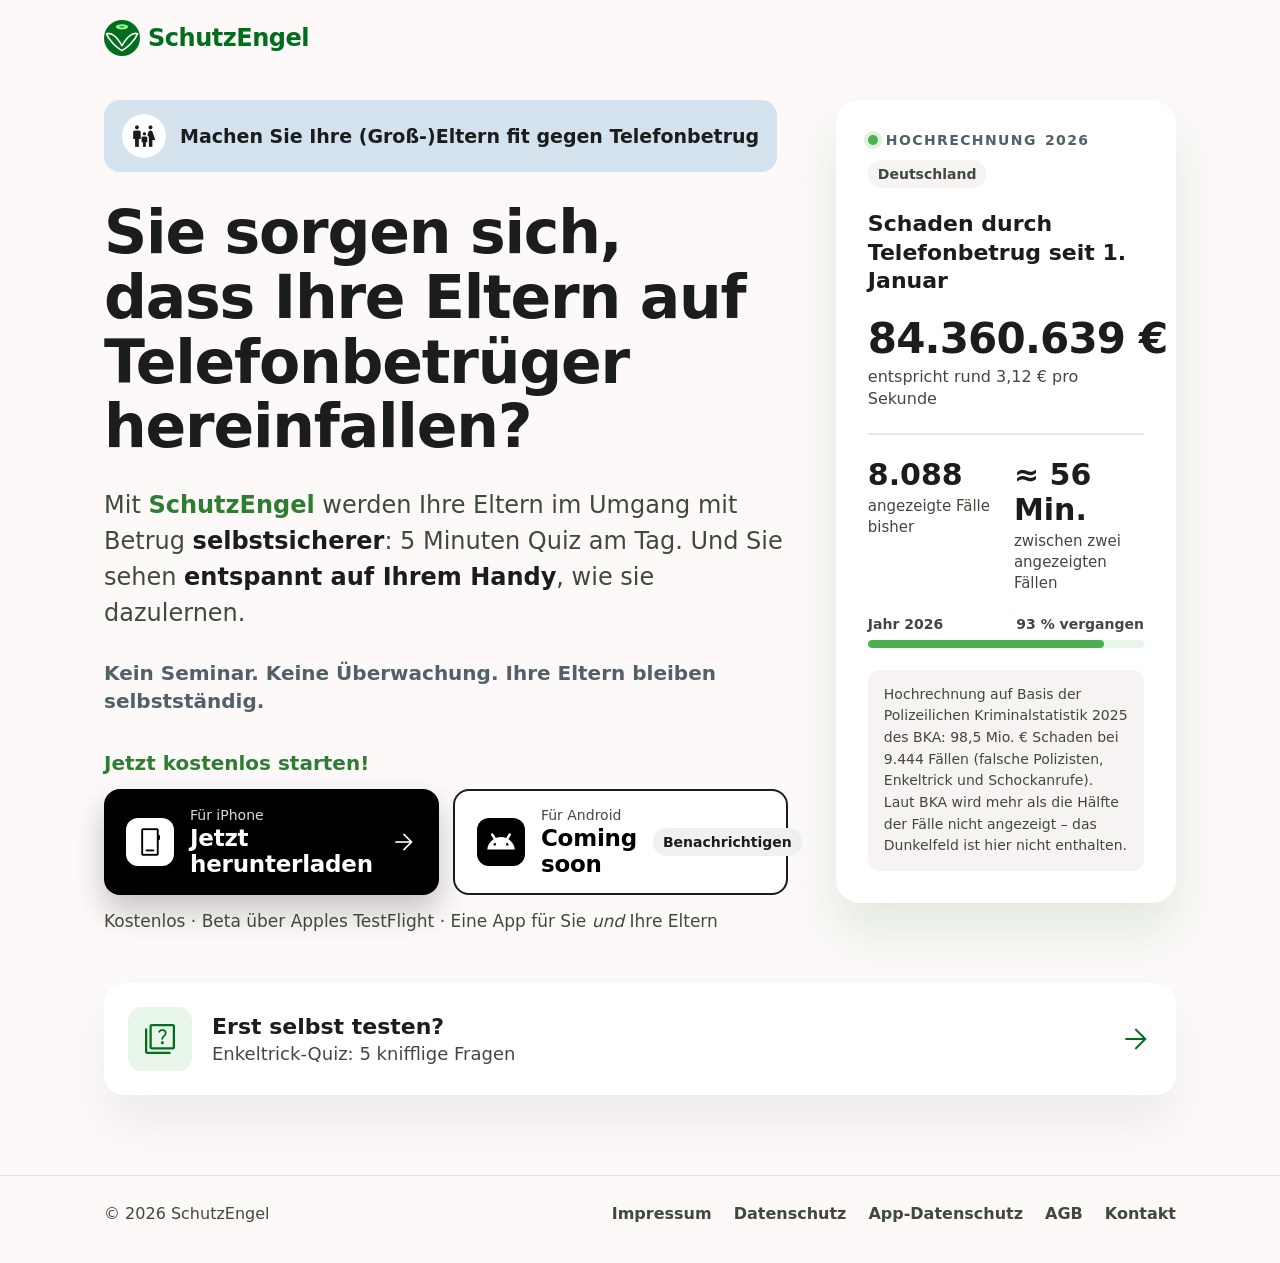
==== index.html @ d4e79d69 "Neue Startseite: Download-Flow iPhone (TestFlight) / Android (Warteliste) - Plattform-Wahl statt E-M" ====
<!doctype html>
<html lang="de">
<head>
<meta charset="utf-8">
<meta name="viewport" content="width=device-width, initial-scale=1">
<title>SchutzEngel – Ihre Eltern fit gegen Telefonbetrug</title>
<meta name="description" content="SchutzEngel macht Ihre Eltern im Umgang mit Telefonbetrug selbstsicherer: 5 Minuten Quiz am Tag. Jetzt kostenlos für iPhone, bald für Android.">
<meta name="theme-color" content="#fcf9f8">
<link rel="stylesheet" href="material-symbols.css">
<style>
:root{--bg:#fcf9f8;--ink:#1b1c1c;--body:#3f4a3c;--green:#006e1c;--green-fill:#4caf50;--green-ink:#003c0b;--slate:#526069;--slate-bg:#d3e2ed;--line:#becab9;--soft:#f6f3f2}
*{box-sizing:border-box}
[hidden]{display:none!important}
html{scroll-behavior:smooth}
body{margin:0;background:var(--bg);color:var(--ink);font-family:"Atkinson Hyperlegible Next","Atkinson Hyperlegible",-apple-system,BlinkMacSystemFont,"Segoe UI",system-ui,sans-serif;-webkit-font-smoothing:antialiased}
a{color:var(--green)}a:hover{color:var(--green-ink)}
.ms{font-family:"Material Symbols Outlined";font-weight:normal;font-style:normal;line-height:1;display:inline-block;white-space:nowrap;-webkit-font-feature-settings:"liga";font-feature-settings:"liga";font-variation-settings:"FILL" 0,"wght" 400,"GRAD" 0,"opsz" 48}
.wrap{max-width:1120px;margin:0 auto;padding:0 24px}
.narrow{max-width:820px;margin:0 auto;padding:0 24px}
header.top{display:flex;align-items:center;justify-content:space-between;gap:16px;flex-wrap:wrap;padding:20px 0}
.brand{display:flex;align-items:center;gap:8px;text-decoration:none;color:var(--green)}
.brand span{font-size:24px;font-weight:800;letter-spacing:-.02em}
.back{display:flex;align-items:center;gap:6px;font-size:18px;font-weight:700;text-decoration:none;min-height:44px}
.view{display:none}.view.on{display:block}
.card{background:#fff;border-radius:24px;box-shadow:0 30px 50px rgba(0,110,28,.10)}
.eyebrow{font-size:15px;font-weight:700;letter-spacing:.1em;color:var(--green)}
/* Start */
.hero{display:flex;flex-wrap:wrap;gap:48px;align-items:flex-start;padding:24px 0 80px}
.hero-main{flex:999 1 520px;min-width:0;display:flex;flex-direction:column;gap:28px}
.pill{display:flex;align-items:center;gap:14px;background:var(--slate-bg);border-radius:16px;padding:14px 18px;align-self:flex-start}
.pill .dot{width:44px;height:44px;border-radius:999px;background:#fff;display:flex;align-items:center;justify-content:center;flex-shrink:0}
h1.big{margin:0;font-size:clamp(36px,5.4vw,60px);line-height:1.08;font-weight:800;letter-spacing:-.02em}
.lead{margin:0;font-size:clamp(20px,2.2vw,24px);line-height:1.5;color:var(--body)}
.platforms{display:grid;grid-template-columns:repeat(auto-fit,minmax(240px,1fr));gap:14px}
.pbtn{display:flex;align-items:center;gap:16px;min-height:84px;padding:16px 22px;border-radius:16px;text-decoration:none;transition:transform .1s,box-shadow .2s}
.pbtn:active{transform:scale(.97)}
.pbtn .tile{width:48px;height:48px;border-radius:12px;display:flex;align-items:center;justify-content:center;flex-shrink:0}
.pbtn .txt{display:flex;flex-direction:column;gap:2px;flex-grow:1}
.pbtn small{font-size:14px;font-weight:500}
.pbtn strong{font-size:23px;font-weight:800;letter-spacing:-.01em}
.pbtn.ios{background:#000;color:#fff;box-shadow:0 16px 32px rgba(0,0,0,.22)}
.pbtn.ios:hover{color:#fff;box-shadow:0 20px 40px rgba(0,0,0,.28)}
.pbtn.ios .tile{background:#fff}
.pbtn.ios small{color:#d9d9d9}
.pbtn.android{background:#fff;color:#000;border:2px solid var(--ink)}
.pbtn.android:hover{color:#000}
.pbtn.android .tile{background:#000}
.badge-soon{font-size:14px;font-weight:700;background:#f0f0f0;color:var(--ink);padding:6px 10px;border-radius:999px;white-space:nowrap}
/* Tracker */
.tracker{flex:1 1 340px;min-width:0;padding:32px;display:flex;flex-direction:column;gap:22px}
.tracker .head{display:flex;align-items:center;justify-content:space-between;gap:12px;flex-wrap:wrap}
.live{display:flex;align-items:center;gap:8px;font-size:14px;font-weight:700;letter-spacing:.1em;color:var(--slate)}
.live i{width:10px;height:10px;border-radius:999px;background:var(--green-fill);box-shadow:0 0 0 4px rgba(76,175,80,.18);animation:pulse 3s ease-in-out infinite}
@keyframes pulse{50%{box-shadow:0 0 0 7px rgba(76,175,80,.06)}}
.chip{font-size:14px;font-weight:700;color:var(--body);background:var(--soft);padding:6px 10px;border-radius:999px}
.num{font-size:clamp(34px,3.4vw,42px);white-space:nowrap;line-height:1;font-weight:800;letter-spacing:-.02em;font-variant-numeric:tabular-nums}
.num-s{font-size:30px;font-weight:800;font-variant-numeric:tabular-nums}
.muted{font-size:15px;line-height:1.4;color:var(--body)}
.bar{height:8px;border-radius:999px;background:#e8f5e9;overflow:hidden}
.bar div{height:100%;border-radius:999px;background:var(--green-fill);width:0}
.source{margin:0;font-size:14px;line-height:1.55;color:var(--body);background:var(--soft);border-radius:12px;padding:14px 16px}
.quizlink{flex:1 1 100%;display:flex;align-items:center;gap:20px;background:#fff;border-radius:20px;padding:24px;text-decoration:none;color:var(--ink);box-shadow:0 30px 50px rgba(0,0,0,.06)}
.quizlink:hover{color:var(--ink)}
/* Guide pages */
main.guide{display:flex;flex-direction:column;gap:40px;padding:16px 0 96px}
h1.huge{margin:0;font-size:clamp(48px,12.5vw,132px);line-height:.95;font-weight:800;letter-spacing:-.04em;hyphens:manual}
.info{display:flex;gap:18px;align-items:flex-start;background:var(--slate-bg);border-radius:20px;padding:24px}
.info .dot{width:52px;height:52px;border-radius:999px;background:#fff;display:flex;align-items:center;justify-content:center;flex-shrink:0}
.seg{display:grid;grid-template-columns:repeat(2,minmax(0,1fr));gap:6px;background:#ebe7e6;padding:6px;border-radius:16px}
.seg button{min-height:56px;border-radius:12px;border:none;font:inherit;font-size:19px;font-weight:800;cursor:pointer;background:transparent;color:var(--body);transition:background .2s}
.seg button[aria-pressed="true"]{background:#fff;color:var(--green);box-shadow:0 8px 20px rgba(0,0,0,.08)}
ol.steps{list-style:none;margin:0;padding:0;display:flex;flex-direction:column;gap:14px}
ol.steps li{display:flex;gap:18px;background:#fff;border-radius:20px;padding:24px;box-shadow:0 30px 50px rgba(0,0,0,.06)}
.n{width:48px;height:48px;border-radius:999px;background:var(--green-fill);color:var(--green-ink);font-size:22px;font-weight:800;display:flex;align-items:center;justify-content:center;flex-shrink:0}
.n.b{background:var(--slate-bg);color:var(--ink)}
.stepbody{display:flex;flex-direction:column;gap:10px;flex-grow:1;min-width:0}
h3{margin:0;font-size:22px;font-weight:800}
.p{margin:0;font-size:18px;line-height:1.5;color:var(--body)}
.btn-outline{align-self:flex-start;display:flex;align-items:center;gap:8px;min-height:52px;padding:0 20px;border-radius:12px;border:2px solid var(--green);font-size:18px;font-weight:700;text-decoration:none;background:none;font-family:inherit;color:var(--green);cursor:pointer}
.btn-green{display:flex;align-items:center;justify-content:center;gap:10px;min-height:64px;padding:0 24px;border:none;border-radius:14px;background:var(--green-fill);color:var(--green-ink);font:inherit;font-size:20px;font-weight:800;text-decoration:none;cursor:pointer;box-shadow:0 20px 40px rgba(76,175,80,.35)}
.btn-green:hover{color:var(--green-ink);filter:brightness(1.05)}
.btn-green:active{transform:scale(.97)}
.share{display:flex;flex-wrap:wrap;gap:24px;align-items:center;background:#fff;border-radius:20px;padding:24px;box-shadow:0 30px 50px rgba(0,0,0,.06)}
.qr{flex:1 1 180px;max-width:200px;aspect-ratio:1/1;padding:12px;border-radius:20px;background:#fff;border:2px solid var(--line)}
.connect{padding:32px;display:flex;flex-direction:column;gap:20px}
.grid3{display:grid;grid-template-columns:repeat(auto-fit,minmax(200px,1fr));gap:16px}
.grid3>div{display:flex;flex-direction:column;gap:8px;background:var(--soft);border-radius:16px;padding:20px}
.help{display:flex;flex-wrap:wrap;align-items:center;gap:16px;justify-content:space-between;border:2px solid var(--line);border-radius:20px;padding:24px}
/* Android form */
form.notify{padding:32px;display:flex;flex-direction:column;gap:16px}
label{font-size:19px;font-weight:800}
input[type=email]{min-height:64px;width:100%;padding:0 20px;border-radius:12px;border:2px solid #6f7a6b;font:inherit;font-size:20px;color:var(--ink);background:#fff}
input[type=email]:focus{outline:none;border-color:var(--green);box-shadow:0 0 0 4px rgba(0,110,28,.2)}
input[aria-invalid=true]{border-color:#ba1a1a}
.err{margin:0;color:#ba1a1a;font-weight:700;font-size:16px}
.note{margin:0;font-size:15px;line-height:1.55;color:var(--body);background:var(--soft);border-radius:12px;padding:16px}
footer{border-top:1px solid #e5e2e1;padding:28px 0 40px;font-size:16px}
footer nav{display:flex;flex-wrap:wrap;gap:8px 22px}
footer a{color:var(--body);text-decoration:none;font-weight:700}
footer a:hover{color:var(--green)}
:focus-visible{outline:3px solid var(--green);outline-offset:3px;border-radius:6px}
@media (prefers-reduced-motion:reduce){*{animation:none!important;transition:none!important;scroll-behavior:auto!important}}
</style>
</head>
<body>

<!-- ============ START ============ -->
<section id="v-start" class="view on" aria-label="Startseite">
<div class="wrap">
<header class="top">
<a class="brand" href="#" aria-label="SchutzEngel Startseite">
<svg aria-hidden="true" width="36" height="36" viewBox="0 0 100 100"><circle cx="50" cy="50" r="50" fill="#006e1c"/><ellipse cx="50" cy="19" rx="17" ry="7.5" fill="#98f290"/><ellipse cx="50" cy="19" rx="8" ry="1.6" fill="#006e1c"/><path d="M7,38 C26,33 40,55 50,71 C60,55 74,33 93,38 C86,58 64,77 50,85 C36,77 14,58 7,38 Z" fill="none" stroke="#fff" stroke-width="4.5" stroke-linejoin="round"/></svg>
<span>SchutzEngel</span>
</a>
</header>

<main class="hero">
<div class="hero-main">
<div class="pill">
<span class="dot"><span class="ms" aria-hidden="true" style="font-size:26px">family_restroom</span></span>
<span style="font-size:19px;font-weight:700;line-height:1.3">Machen Sie Ihre (Groß-)Eltern fit gegen Telefonbetrug</span>
</div>
<h1 class="big">Sie sorgen sich, dass Ihre Eltern auf Telefon&shy;betrüger hereinfallen?</h1>
<p class="lead">Mit <strong style="color:#2e7d32">SchutzEngel</strong> werden Ihre Eltern im Umgang mit Betrug <strong style="color:var(--ink)">selbstsicherer</strong>: 5 Minuten Quiz am Tag. Und Sie sehen <strong style="color:var(--ink)">entspannt auf Ihrem Handy</strong>, wie sie dazulernen.</p>
<p style="margin:0;font-size:20px;font-weight:700;line-height:1.4;color:var(--slate)">Kein Seminar. Keine Überwachung. Ihre Eltern bleiben selbstständig.</p>

<div style="display:flex;flex-direction:column;gap:14px;margin-top:8px">
<p style="margin:0;font-size:20px;font-weight:800;color:#2e7d32">Jetzt kostenlos starten!</p>
<div class="platforms">
<a class="pbtn ios" href="#iphone">
<span class="tile"><span class="ms" aria-hidden="true" style="font-size:30px;color:#000">phone_iphone</span></span>
<span class="txt"><small>Für iPhone</small><strong>Jetzt herunterladen</strong></span>
<span class="ms" aria-hidden="true" style="font-size:26px">arrow_forward</span>
</a>
<a class="pbtn android" href="#android">
<span class="tile"><span class="ms" aria-hidden="true" style="font-size:30px;color:#fff">android</span></span>
<span class="txt"><small style="color:var(--body)">Für Android</small><strong>Coming soon</strong></span>
<span class="badge-soon">Benachrichtigen</span>
</a>
</div>
<p style="margin:0;font-size:17px;line-height:1.5;color:var(--body)">Kostenlos · Beta über Apples TestFlight · Eine App für Sie <em>und</em> Ihre Eltern</p>
</div>
</div>

<aside class="card tracker" aria-labelledby="tracker-title">
<div class="head">
<span class="live"><i aria-hidden="true"></i>HOCHRECHNUNG <span data-year></span></span>
<span class="chip">Deutschland</span>
</div>
<h2 id="tracker-title" style="margin:0;font-size:22px;line-height:1.3;font-weight:800">Schaden durch Telefonbetrug seit 1. Januar</h2>
<div style="display:flex;flex-direction:column;gap:6px">
<span class="num" id="t-damage">0 €</span>
<span class="muted" style="font-size:16px">entspricht rund <span id="t-sec"></span> pro Sekunde</span>
</div>
<div style="height:2px;background:#ebe7e6"></div>
<div style="display:grid;grid-template-columns:repeat(2,minmax(0,1fr));gap:16px">
<div style="display:flex;flex-direction:column;gap:4px"><span class="num-s" id="t-cases">0</span><span class="muted">angezeigte Fälle bisher</span></div>
<div style="display:flex;flex-direction:column;gap:4px"><span class="num-s">≈ <span id="t-min"></span> Min.</span><span class="muted">zwischen zwei angezeigten Fällen</span></div>
</div>
<div style="display:flex;flex-direction:column;gap:8px">
<div style="display:flex;justify-content:space-between;font-size:14px;font-weight:700;color:var(--body)"><span>Jahr <span data-year></span></span><span><span id="t-pct"></span> vergangen</span></div>
<div class="bar" aria-hidden="true"><div id="t-bar"></div></div>
</div>
<p class="source">Hochrechnung auf Basis der Polizeilichen Kriminalstatistik 2025 des BKA: 98,5 Mio. € Schaden bei 9.444 Fällen (falsche Polizisten, Enkeltrick und Schockanrufe). Laut BKA wird mehr als die Hälfte der Fälle nicht angezeigt – das Dunkelfeld ist hier nicht enthalten.</p>
</aside>

<a class="quizlink" href="/quiz">
<span style="width:64px;height:64px;border-radius:14px;background:#e8f5e9;display:flex;align-items:center;justify-content:center;flex-shrink:0"><span class="ms" aria-hidden="true" style="font-size:36px;color:var(--green)">quiz</span></span>
<span style="display:flex;flex-direction:column;gap:4px;flex-grow:1"><span style="font-size:22px;font-weight:800">Erst selbst testen?</span><span style="font-size:18px;color:var(--body)">Enkeltrick-Quiz: 5 knifflige Fragen</span></span>
<span class="ms" aria-hidden="true" style="font-size:32px;color:var(--green)">arrow_forward</span>
</a>
</main>
</div>
</section>

<!-- ============ IPHONE ============ -->
<section id="v-iphone" class="view" aria-label="SchutzEngel aufs iPhone">
<div class="narrow">
<header class="top">
<a class="back" href="#"><span class="ms" aria-hidden="true" style="font-size:24px">arrow_back</span>Zurück</a>
<a class="brand" href="#" aria-label="SchutzEngel Startseite">
<svg aria-hidden="true" width="36" height="36" viewBox="0 0 100 100"><circle cx="50" cy="50" r="50" fill="#006e1c"/><ellipse cx="50" cy="19" rx="17" ry="7.5" fill="#98f290"/><ellipse cx="50" cy="19" rx="8" ry="1.6" fill="#006e1c"/><path d="M7,38 C26,33 40,55 50,71 C60,55 74,33 93,38 C86,58 64,77 50,85 C36,77 14,58 7,38 Z" fill="none" stroke="#fff" stroke-width="4.5" stroke-linejoin="round"/></svg>
<span>SchutzEngel</span>
</a>
</header>

<main class="guide">
<div style="display:flex;flex-direction:column;gap:16px">
<span class="eyebrow">IPHONE · KOSTENLOS</span>
<h1 class="huge">SchutzEngel aufs iPhone holen</h1>
</div>

<div class="info">
<span class="dot"><span class="ms" aria-hidden="true" style="font-size:30px;color:var(--slate)">info</span></span>
<div style="display:flex;flex-direction:column;gap:8px">
<h2 style="margin:0;font-size:22px;font-weight:800">Warum TestFlight?</h2>
<p class="p" style="color:var(--ink);line-height:1.55">Wir feilen vor dem offiziellen Start im App Store noch an SchutzEngel. Deshalb gibt es die App für iPhone aktuell über <strong>TestFlight</strong> – Apples eigene, offizielle App zum Testen neuer Apps. Kostenlos, sicher und mit automatischen Updates.</p>
</div>
</div>

<div style="display:flex;flex-direction:column;gap:20px">
<h2 style="margin:0;font-size:28px;font-weight:800">Für wen installieren Sie gerade?</h2>
<div class="seg" role="group" aria-label="Für wen installieren">
<button type="button" id="seg-me" aria-pressed="true">Für mich</button>
<button type="button" id="seg-parents" aria-pressed="false">Für meine Eltern</button>
</div>

<div id="for-me">
<ol class="steps">
<li><span class="n">1</span><div class="stepbody">
<h3>TestFlight installieren</h3>
<p class="p">Die kostenlose App von Apple aus dem App Store installieren.</p>
<a class="btn-outline" href="https://apps.apple.com/app/testflight/id899247664" target="_blank" rel="noopener">TestFlight im App Store<span class="ms" aria-hidden="true" style="font-size:22px">open_in_new</span></a>
</div></li>
<li><span class="n">2</span><div class="stepbody">
<h3>SchutzEngel installieren</h3>
<p class="p">Auf den grünen Knopf tippen, dann in TestFlight auf „Installieren“.</p>
<a class="btn-green" href="https://testflight.apple.com/join/bRkRz58k" target="_blank" rel="noopener"><span class="ms" aria-hidden="true" style="font-size:28px">download</span>SchutzEngel herunterladen</a>
</div></li>
<li><span class="n">3</span><div class="stepbody">
<h3>„Ich bin Angehörige/r“ wählen</h3>
<p class="p">App öffnen und beim Start Ihre Rolle auswählen. Danach geht’s ans Verbinden.</p>
</div></li>
</ol>
</div>

<div id="for-parents" hidden>
<div style="display:flex;flex-direction:column;gap:14px">
<div class="share">
<div style="flex:999 1 300px;min-width:0;display:flex;flex-direction:column;gap:12px">
<span class="eyebrow">AM EINFACHSTEN</span>
<h3 style="font-size:24px">Link schicken oder scannen lassen</h3>
<p class="p">Schicken Sie Ihren Eltern den Download-Link per WhatsApp oder SMS – oder lassen Sie sie den QR-Code mit der iPhone-Kamera scannen.</p>
<button type="button" class="btn-green" id="share-btn" style="align-self:flex-start;min-height:56px;font-size:19px;box-shadow:none"><span class="ms" aria-hidden="true" style="font-size:26px">share</span><span id="share-label">Link teilen</span></button>
</div>
<div class="qr">
<svg xmlns="http://www.w3.org/2000/svg" viewBox="0 0 330 330" width="100%" height="100%" role="img" aria-label="QR-Code zum TestFlight-Link" style="display:block"><g transform="scale(10)"><path fill="#fff" d="M0 0h33v33h-33z"/><path class="qrline" stroke="#000" d="M2 2.5h7m1 0h2m1 0h3m2 0h5m1 0h7m-29 1h1m5 0h1m1 0h2m1 0h4m2 0h2m1 0h1m1 0h1m5 0h1m-29 1h1m1 0h3m1 0h1m2 0h1m1 0h1m1 0h4m2 0h1m2 0h1m1 0h3m1 0h1m-29 1h1m1 0h3m1 0h1m1 0h1m2 0h1m2 0h4m2 0h1m1 0h1m1 0h3m1 0h1m-29 1h1m1 0h3m1 0h1m3 0h3m3 0h2m1 0h1m2 0h1m1 0h3m1 0h1m-29 1h1m5 0h1m2 0h4m3 0h1m1 0h2m2 0h1m5 0h1m-29 1h7m1 0h1m1 0h1m1 0h1m1 0h1m1 0h1m1 0h1m1 0h1m1 0h7m-21 1h1m1 0h3m1 0h2m1 0h2m1 0h1m-21 1h1m1 0h2m1 0h3m2 0h1m3 0h1m1 0h2m1 0h2m1 0h1m2 0h1m1 0h2m-28 1h2m2 0h1m5 0h1m1 0h2m1 0h9m3 0h1m-27 1h2m1 0h2m2 0h2m1 0h3m1 0h1m1 0h1m2 0h1m1 0h1m2 0h2m-28 1h1m1 0h1m1 0h1m4 0h1m2 0h2m1 0h1m3 0h1m3 0h1m4 0h1m-29 1h2m1 0h2m1 0h1m1 0h2m3 0h1m3 0h1m5 0h1m1 0h2m-25 1h2m1 0h1m1 0h1m2 0h2m3 0h1m1 0h1m1 0h1m2 0h1m3 0h3m-27 1h1m3 0h2m3 0h4m1 0h2m1 0h1m1 0h1m1 0h2m1 0h3m-28 1h1m2 0h1m2 0h4m1 0h1m1 0h1m1 0h1m2 0h3m2 0h1m2 0h1m-27 1h1m2 0h1m1 0h4m3 0h3m2 0h4m2 0h2m1 0h1m-26 1h2m1 0h1m4 0h2m2 0h2m1 0h1m5 0h1m1 0h3m-28 1h1m2 0h1m1 0h4m2 0h2m2 0h3m3 0h4m1 0h1m-25 1h1m1 0h2m1 0h1m3 0h1m2 0h1m2 0h2m2 0h1m4 0h1m-26 1h3m2 0h1m1 0h1m1 0h1m1 0h1m1 0h13m-19 1h3m1 0h2m2 0h5m3 0h5m-29 1h7m1 0h2m3 0h2m1 0h5m1 0h1m1 0h2m1 0h1m-28 1h1m5 0h1m1 0h1m1 0h1m1 0h4m2 0h1m1 0h1m3 0h2m-26 1h1m1 0h3m1 0h1m4 0h1m5 0h2m1 0h5m1 0h3m-29 1h1m1 0h3m1 0h1m1 0h1m3 0h5m3 0h2m1 0h3m2 0h1m-29 1h1m1 0h3m1 0h1m1 0h3m3 0h1m1 0h5m2 0h1m2 0h1m1 0h1m-29 1h1m5 0h1m5 0h1m7 0h1m3 0h2m1 0h1m-28 1h7m1 0h1m2 0h1m1 0h1m1 0h1m2 0h5m2 0h1m1 0h1"/></g></svg>
</div>
</div>
<ol class="steps">
<li><span class="n b">1</span><div class="stepbody">
<h3>TestFlight auf dem Eltern-iPhone</h3>
<p class="p">Gleich beim Besuch erledigen – das dauert eine Minute. Dafür zuerst die kostenlose TestFlight-App aus dem App Store holen.</p>
<a class="btn-outline" href="https://apps.apple.com/app/testflight/id899247664" target="_blank" rel="noopener">TestFlight im App Store<span class="ms" aria-hidden="true" style="font-size:22px">open_in_new</span></a>
</div></li>
<li><span class="n b">2</span><div class="stepbody">
<h3>Link öffnen, „Installieren“ tippen</h3>
<p class="p">Sie benutzen beide den gleichen Link und damit auch die gleiche App, nur mit verschiedenen Rollen.</p>
</div></li>
<li><span class="n b">3</span><div class="stepbody">
<h3>„Für mich“ wählen</h3>
<p class="p">Beim ersten Start die Senioren-Ansicht auswählen. Die App zeigt dann einen Code zum Verbinden.</p>
</div></li>
</ol>
</div>
</div>
</div>

<div class="card connect">
<div style="display:flex;align-items:center;gap:14px">
<span style="width:56px;height:56px;border-radius:999px;background:#e8f5e9;display:flex;align-items:center;justify-content:center;flex-shrink:0"><span class="ms" aria-hidden="true" style="font-size:34px;color:var(--green)">task_alt</span></span>
<h2 style="margin:0;font-size:28px;font-weight:800">Installiert? Jetzt verbinden.</h2>
</div>
<div class="grid3">
<div><span class="ms" aria-hidden="true" style="font-size:36px;color:var(--green)">qr_code_2</span><span style="font-size:20px;font-weight:800">Code zeigen</span><span class="muted" style="font-size:17px">Das Eltern-iPhone zeigt einen QR-Code.</span></div>
<div><span class="ms" aria-hidden="true" style="font-size:36px;color:var(--green)">photo_camera</span><span style="font-size:20px;font-weight:800">Scannen</span><span class="muted" style="font-size:17px">Mit Ihrer App scannen – schon verbunden.</span></div>
<div><span class="ms" aria-hidden="true" style="font-size:36px;color:var(--green)">key</span><span style="font-size:20px;font-weight:800">Codewort festlegen</span><span class="muted" style="font-size:17px">Ihr gemeinsames Geheimwort gegen Betrüger.</span></div>
</div>
</div>

<div class="help">
<div style="display:flex;flex-direction:column;gap:4px"><span style="font-size:20px;font-weight:800">Hängen geblieben?</span><span style="font-size:17px;color:var(--body)">Wir antworten Ihnen direkt!</span></div>
<a class="btn-outline" href="mailto:schutzengel-app@gmx.de"><span class="ms" aria-hidden="true" style="font-size:22px">mail</span>schutzengel-app@gmx.de</a>
</div>
</main>
</div>
</section>

<!-- ============ ANDROID ============ -->
<section id="v-android" class="view" aria-label="SchutzEngel für Android">
<div class="narrow">
<header class="top">
<a class="back" href="#"><span class="ms" aria-hidden="true" style="font-size:24px">arrow_back</span>Zurück</a>
<a class="brand" href="#" aria-label="SchutzEngel Startseite">
<svg aria-hidden="true" width="36" height="36" viewBox="0 0 100 100"><circle cx="50" cy="50" r="50" fill="#006e1c"/><ellipse cx="50" cy="19" rx="17" ry="7.5" fill="#98f290"/><ellipse cx="50" cy="19" rx="8" ry="1.6" fill="#006e1c"/><path d="M7,38 C26,33 40,55 50,71 C60,55 74,33 93,38 C86,58 64,77 50,85 C36,77 14,58 7,38 Z" fill="none" stroke="#fff" stroke-width="4.5" stroke-linejoin="round"/></svg>
<span>SchutzEngel</span>
</a>
</header>

<main class="guide" style="gap:36px">
<div style="display:flex;flex-direction:column;gap:16px">
<span style="align-self:flex-start;display:flex;align-items:center;gap:8px;background:var(--slate-bg);border-radius:999px;padding:8px 16px;font-size:15px;font-weight:700;letter-spacing:.08em"><span class="ms" aria-hidden="true" style="font-size:20px;color:var(--slate)">android</span>COMING SOON</span>
<h1 class="big" style="font-size:clamp(34px,5vw,52px);line-height:1.1">SchutzEngel für Android kommt bald</h1>
<p class="p" style="font-size:21px">Wir machen die Android-Version gerade startklar. Tragen Sie sich ein – wir schicken Ihnen eine E-Mail, sobald Sie loslegen können.</p>
</div>

<form class="card notify" id="notify" novalidate>
<label for="android-email">Ihre E-Mail-Adresse</label>
<input id="android-email" name="EMAIL" type="email" inputmode="email" autocomplete="email" placeholder="name@beispiel.de" required>
<p class="err" id="email-err" hidden>Bitte prüfen Sie Ihre E-Mail-Adresse.</p>
<p class="err" id="net-err" hidden>Das hat gerade nicht geklappt. Bitte versuchen Sie es gleich noch einmal.</p>
<button type="submit" class="btn-green" id="notify-btn">Benachrichtigen, wenn’s losgeht<span class="ms" aria-hidden="true" style="font-size:26px">notifications_active</span></button>
<p style="margin:0;font-size:16px;color:var(--body)">Kostenlos · Kein Spam · Bestätigung per E-Mail (Double-Opt-in)</p>
<p class="note">Mit dem Klick willigen Sie ein, dass wir Ihnen E-Mails zum Android-Start von SchutzEngel schicken. Abmelden geht jederzeit. <a href="/datenschutz" style="font-weight:700">Datenschutzerklärung</a></p>
</form>

<div class="card" id="notify-done" role="status" hidden style="padding:32px;display:flex;gap:18px;align-items:flex-start">
<span style="width:56px;height:56px;border-radius:999px;background:#e8f5e9;display:flex;align-items:center;justify-content:center;flex-shrink:0"><span class="ms" aria-hidden="true" style="font-size:34px;color:var(--green)">mark_email_read</span></span>
<div style="display:flex;flex-direction:column;gap:8px"><h2 style="margin:0;font-size:26px;font-weight:800">Fast geschafft!</h2><p class="p">Bitte bestätigen Sie kurz den Link in Ihrem Postfach. Sobald Android da ist, melden wir uns.</p></div>
</div>

<a class="help" href="#iphone" style="text-decoration:none;color:var(--ink)">
<span style="display:flex;align-items:center;gap:18px"><span class="ms" aria-hidden="true" style="font-size:40px;color:var(--green)">phone_iphone</span>
<span style="display:flex;flex-direction:column;gap:4px"><span style="font-size:20px;font-weight:800">Jemand in der Familie hat ein iPhone?</span><span style="font-size:17px;color:var(--body)">Dann können Sie heute schon starten.</span></span></span>
<span class="ms" aria-hidden="true" style="font-size:28px;color:var(--green)">arrow_forward</span>
</a>
</main>
</div>
</section>

<footer>
<div class="wrap" style="display:flex;flex-wrap:wrap;gap:16px;justify-content:space-between;align-items:center">
<span style="color:var(--body)">© <span data-year></span> SchutzEngel</span>
<nav aria-label="Rechtliches">
<a href="/impressum">Impressum</a>
<a href="/datenschutz">Datenschutz</a>
<a href="/app-datenschutz">App-Datenschutz</a>
<a href="/agb">AGB</a>
<a href="/kontakt">Kontakt</a>
</nav>
</div>
</footer>

<script>
(function () {
  var TF = 'https://testflight.apple.com/join/bRkRz58k';
  var BREVO = 'https://9113858d.sibforms.com/serve/[base64]';
  var reduce = false;
  try { reduce = window.matchMedia('(prefers-reduced-motion: reduce)').matches; } catch (e) {}

  /* Routing: #iphone, #android, sonst Start */
  var trackerStarted = false;
  function route() {
    var h = (location.hash || '').replace('#', '');
    var v = h === 'iphone' ? 'iphone' : h === 'android' ? 'android' : 'start';
    ['start', 'iphone', 'android'].forEach(function (k) {
      document.getElementById('v-' + k).classList.toggle('on', k === v);
    });
    document.title = v === 'iphone' ? 'SchutzEngel aufs iPhone holen' : v === 'android' ? 'SchutzEngel für Android – bald verfügbar' : 'SchutzEngel – Ihre Eltern fit gegen Telefonbetrug';
    window.scrollTo(0, 0);
    if (v === 'start' && !trackerStarted) { trackerStarted = true; startTracker(); }
  }
  window.addEventListener('hashchange', route);

  /* Live-Tracker (Hochrechnung PKS 2025) */
  function startTracker() {
    var DAMAGE = 98500000, CASES = 9444;
    var eur = function (v, d) { return v.toLocaleString('de-DE', { style: 'currency', currency: 'EUR', minimumFractionDigits: d, maximumFractionDigits: d }); };
    var t0 = Date.now(), INTRO = reduce ? 0 : 2200;
    var elD = document.getElementById('t-damage'), elC = document.getElementById('t-cases'),
        elP = document.getElementById('t-pct'), elB = document.getElementById('t-bar');
    function frame() {
      var now = new Date(), y = now.getFullYear();
      var a = new Date(y, 0, 1).getTime(), b = new Date(y + 1, 0, 1).getTime();
      var share = (now.getTime() - a) / (b - a);
      var p = INTRO ? Math.min(1, (Date.now() - t0) / INTRO) : 1;
      var e = 1 - Math.pow(1 - p, 3);
      elD.textContent = eur(DAMAGE * share * e, 0);
      elC.textContent = Math.floor(CASES * share * e).toLocaleString('de-DE');
      elP.textContent = Math.round(share * 100) + ' %';
      elB.style.width = (share * e * 100).toFixed(2) + '%';
      if (p < 1) requestAnimationFrame(frame);
    }
    var secs = (new Date(new Date().getFullYear() + 1, 0, 1) - new Date(new Date().getFullYear(), 0, 1)) / 1000;
    document.getElementById('t-sec').textContent = eur(DAMAGE / secs, 2);
    document.getElementById('t-min').textContent = Math.round(secs / 60 / CASES);
    frame();
    setInterval(function () { if (!INTRO || Date.now() - t0 > INTRO) frame(); }, 1000);
  }
  document.querySelectorAll('[data-year]').forEach(function (el) { el.textContent = new Date().getFullYear(); });

  /* Für mich / Für meine Eltern */
  var me = document.getElementById('seg-me'), par = document.getElementById('seg-parents');
  function pick(parents) {
    me.setAttribute('aria-pressed', String(!parents));
    par.setAttribute('aria-pressed', String(parents));
    document.getElementById('for-me').hidden = parents;
    document.getElementById('for-parents').hidden = !parents;
  }
  me.addEventListener('click', function () { pick(false); });
  par.addEventListener('click', function () { pick(true); });

  /* Link teilen */
  document.getElementById('share-btn').addEventListener('click', function () {
    var label = document.getElementById('share-label');
    if (navigator.share) {
      navigator.share({ title: 'SchutzEngel', text: 'SchutzEngel installieren (TestFlight)', url: TF }).catch(function () {});
    } else if (navigator.clipboard) {
      navigator.clipboard.writeText(TF).then(function () { label.textContent = 'Link kopiert'; }).catch(function () {});
    }
  });

  /* Android-Warteliste (Brevo, Double-Opt-in) */
  var RE = /^[^\s@]+@[^\s@]+\.[^\s@]{2,}$/;
  var form = document.getElementById('notify'), input = document.getElementById('android-email');
  var btn = document.getElementById('notify-btn'), sending = false;
  input.addEventListener('input', function () { input.removeAttribute('aria-invalid'); document.getElementById('email-err').hidden = true; });
  form.addEventListener('submit', function (ev) {
    ev.preventDefault();
    var v = input.value.trim();
    if (!RE.test(v)) { input.setAttribute('aria-invalid', 'true'); document.getElementById('email-err').hidden = false; input.focus(); return; }
    if (sending) return;
    sending = true; btn.disabled = true; document.getElementById('net-err').hidden = true;
    var body = new URLSearchParams();
    body.set('EMAIL', v); body.set('email_address_check', ''); body.set('locale', 'de'); body.set('html_type', 'simple');
    fetch(BREVO, { method: 'POST', mode: 'no-cors', body: body })
      .then(function () { form.hidden = true; document.getElementById('notify-done').hidden = false; })
      .catch(function () { document.getElementById('net-err').hidden = false; })
      .then(function () { sending = false; btn.disabled = false; });
  });

  route();
})();
</script>
</body>
</html>
---- material-symbols.css ----
/* Material Symbols Outlined – lokal gehostet (npm: material-symbols 0.48.2, Apache-2.0) */
@font-face {
  font-family: "Material Symbols Outlined";
  font-style: normal;
  font-weight: 100 700;
  font-display: block;
  src: url("./material-symbols-outlined.woff2") format("woff2");
}

.material-symbols-outlined {
  font-family: "Material Symbols Outlined";
  font-weight: normal;
  font-style: normal;
  font-size: 24px;
  line-height: 1;
  letter-spacing: normal;
  text-transform: none;
  display: inline-block;
  white-space: nowrap;
  word-wrap: normal;
  direction: ltr;
  -webkit-font-smoothing: antialiased;
  -moz-osx-font-smoothing: grayscale;
  text-rendering: optimizeLegibility;
  font-feature-settings: "liga";
}
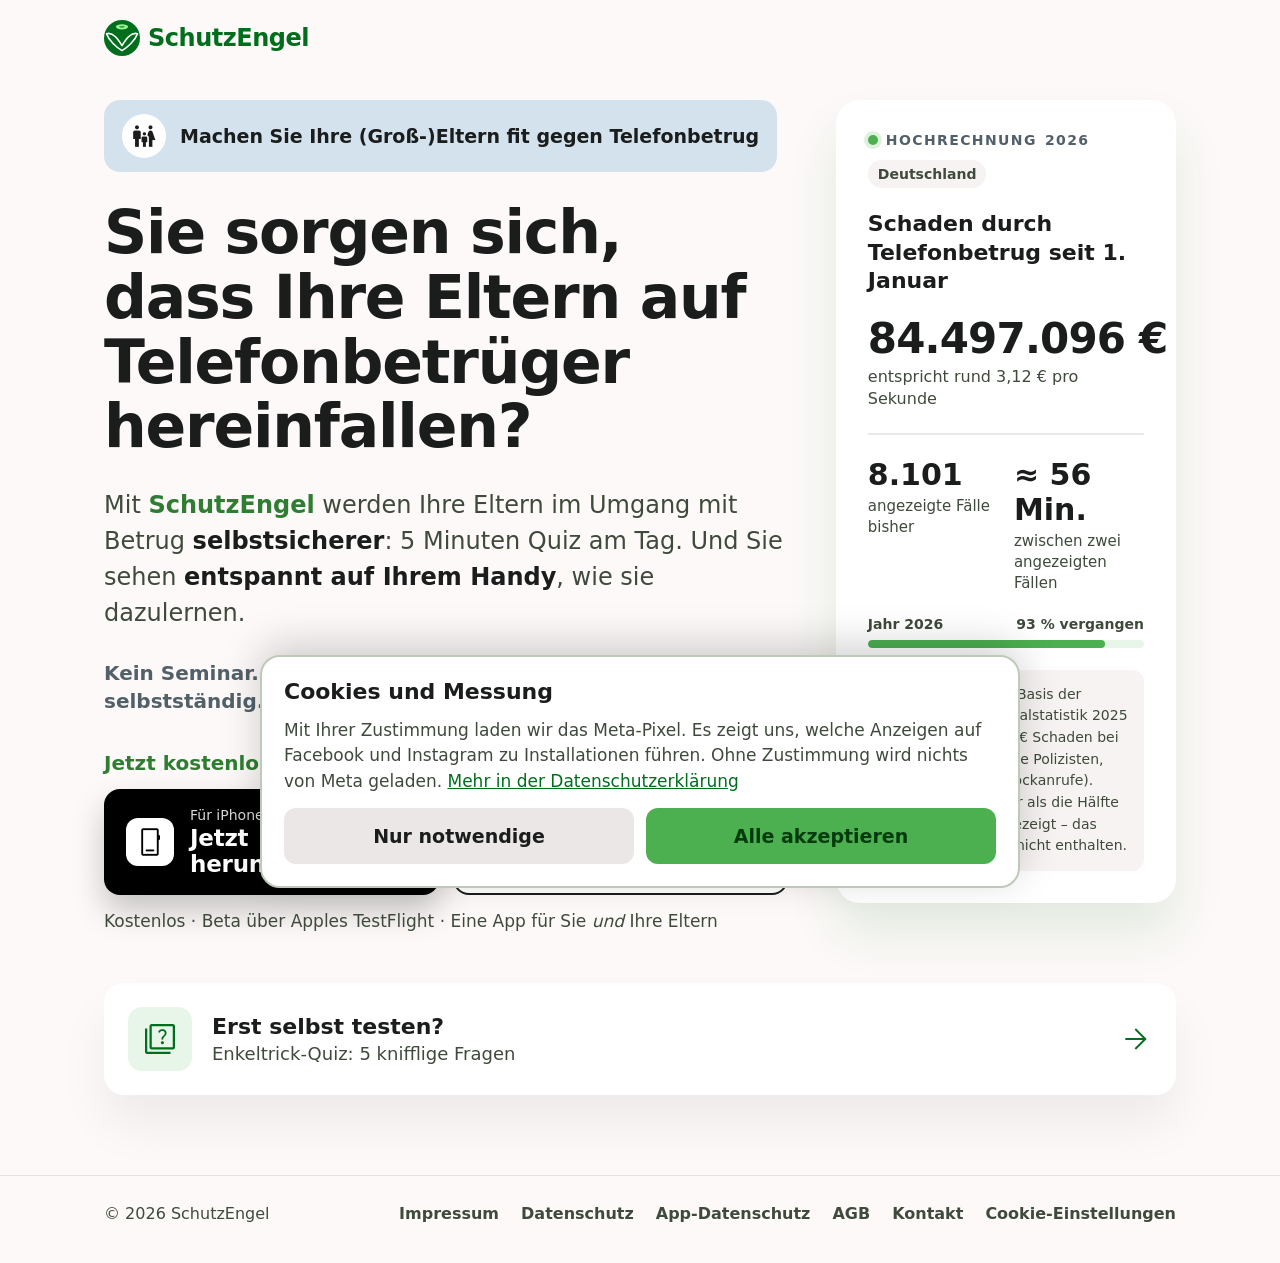
==== commit adad4c3d: "Meta-Pixel mit Cookie-Einwilligung einbauen - Cookie-Banner mit gleichwertigen Buttons "Nur notwendi" ====
--- a/index.html
+++ b/index.html
@@ -98,6 +98,17 @@
 footer nav{display:flex;flex-wrap:wrap;gap:8px 22px}
 footer a{color:var(--body);text-decoration:none;font-weight:700}
 footer a:hover{color:var(--green)}
+footer nav button{background:none;border:none;padding:0;font:inherit;font-weight:700;color:var(--body);cursor:pointer}
+footer nav button:hover{color:var(--green)}
+/* Cookie-Banner */
+#cc{position:fixed;left:0;right:0;bottom:0;z-index:1000;padding:12px}
+.cc-box{max-width:760px;margin:0 auto;background:#fff;border:2px solid var(--line);border-radius:20px;box-shadow:0 -10px 40px rgba(0,0,0,.18);padding:22px;display:flex;flex-direction:column;gap:14px}
+.cc-box h2{margin:0;font-size:22px;font-weight:800}
+.cc-box p{margin:0;font-size:17px;line-height:1.5;color:var(--body)}
+.cc-btns{display:grid;grid-template-columns:repeat(auto-fit,minmax(180px,1fr));gap:12px}
+.cc-btns button{min-height:56px;border:none;border-radius:12px;font:inherit;font-size:19px;font-weight:800;cursor:pointer}
+#cc-yes{background:var(--green-fill);color:var(--green-ink)}
+#cc-no{background:#ebe7e6;color:var(--ink)}
 :focus-visible{outline:3px solid var(--green);outline-offset:3px;border-radius:6px}
 @media (prefers-reduced-motion:reduce){*{animation:none!important;transition:none!important;scroll-behavior:auto!important}}
 </style>
@@ -327,6 +338,7 @@
 <a href="/app-datenschutz">App-Datenschutz</a>
 <a href="/agb">AGB</a>
 <a href="/kontakt">Kontakt</a>
+<button type="button" id="cc-open">Cookie-Einstellungen</button>
 </nav>
 </div>
 </footer>
@@ -422,5 +434,69 @@
   route();
 })();
 </script>
+
+<!-- ============ COOKIE-BANNER + META-PIXEL (lädt erst nach „Alle akzeptieren“) ============ -->
+<div id="cc" role="dialog" aria-labelledby="cc-title" aria-describedby="cc-text" hidden>
+<div class="cc-box">
+<h2 id="cc-title" tabindex="-1">Cookies und Messung</h2>
+<p id="cc-text">Mit Ihrer Zustimmung laden wir das Meta-Pixel. Es zeigt uns, welche Anzeigen auf Facebook und Instagram zu Installationen führen. Ohne Zustimmung wird nichts von Meta geladen. <a href="/datenschutz#s9">Mehr in der Datenschutzerklärung</a></p>
+<div class="cc-btns">
+<button type="button" id="cc-no">Nur notwendige</button>
+<button type="button" id="cc-yes">Alle akzeptieren</button>
+</div>
+</div>
+</div>
+
+<script>
+(function () {
+  var PIXEL_ID = '1159235726528655', KEY = 'se_consent', loaded = false;
+  var banner = document.getElementById('cc');
+  function getC() { try { return localStorage.getItem(KEY); } catch (e) { return null; } }
+  function setC(v) { try { localStorage.setItem(KEY, v); } catch (e) {} }
+
+  function loadPixel() {
+    if (loaded) return;
+    loaded = true;
+    !function(f,b,e,v,n,t,s){if(f.fbq)return;n=f.fbq=function(){n.callMethod?n.callMethod.apply(n,arguments):n.queue.push(arguments)};if(!f._fbq)f._fbq=n;n.push=n;n.loaded=!0;n.version='2.0';n.queue=[];t=b.createElement(e);t.async=!0;t.src=v;s=b.getElementsByTagName(e)[0];s.parentNode.insertBefore(t,s)}(window,document,'script','https://connect.facebook.net/en_US/fbevents.js');
+    fbq('init', PIXEL_ID);
+    fbq('track', 'PageView');
+  }
+
+  function clearMetaCookies() {
+    var host = location.hostname, parts = host.split('.');
+    var domains = ['', host, '.' + host, '.' + parts.slice(-2).join('.')];
+    ['_fbp', '_fbc'].forEach(function (n) {
+      domains.forEach(function (d) {
+        document.cookie = n + '=; Max-Age=0; path=/' + (d ? '; domain=' + d : '');
+      });
+    });
+  }
+
+  function choose(all) {
+    var wasLoaded = loaded;
+    setC(all ? 'all' : 'necessary');
+    banner.hidden = true;
+    if (all) { loadPixel(); }
+    else { clearMetaCookies(); if (wasLoaded) location.reload(); }
+  }
+
+  document.getElementById('cc-yes').addEventListener('click', function () { choose(true); });
+  document.getElementById('cc-no').addEventListener('click', function () { choose(false); });
+  document.getElementById('cc-open').addEventListener('click', function () {
+    banner.hidden = false;
+    document.getElementById('cc-title').focus();
+  });
+
+  /* Lead = Klick auf den TestFlight-Link (nur mit Zustimmung) */
+  document.addEventListener('click', function (e) {
+    var a = e.target.closest ? e.target.closest('a[href^="https://testflight.apple.com/join/"]') : null;
+    if (a && loaded && window.fbq) fbq('track', 'Lead');
+  });
+
+  var c = getC();
+  if (c === 'all') loadPixel();
+  else if (c !== 'necessary') banner.hidden = false;
+})();
+</script>
 </body>
 </html>
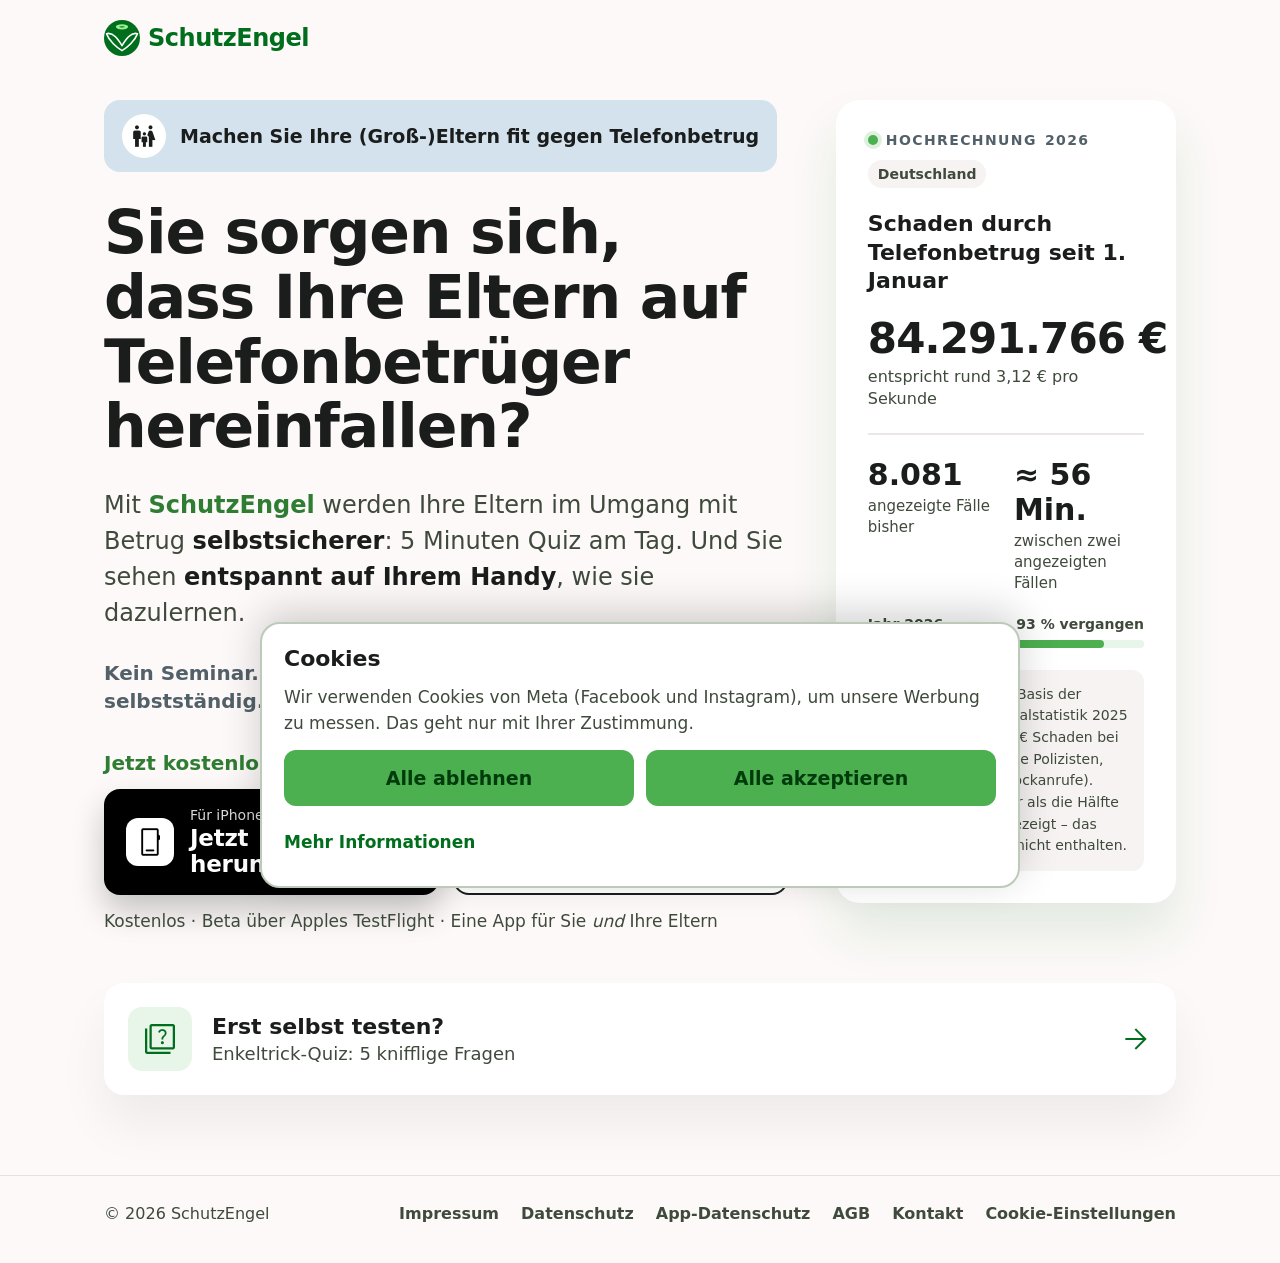
==== commit d579042f: "Cookie-Banner: Text schlichter, Details unter "Mehr Informationen" - Erste Ebene: ein Satz mit Anbie" ====
--- a/index.html
+++ b/index.html
@@ -102,13 +102,14 @@
 footer nav button:hover{color:var(--green)}
 /* Cookie-Banner */
 #cc{position:fixed;left:0;right:0;bottom:0;z-index:1000;padding:12px}
-.cc-box{max-width:760px;margin:0 auto;background:#fff;border:2px solid var(--line);border-radius:20px;box-shadow:0 -10px 40px rgba(0,0,0,.18);padding:22px;display:flex;flex-direction:column;gap:14px}
+.cc-box{max-width:760px;max-height:calc(100vh - 24px);overflow:auto;margin:0 auto;background:#fff;border:2px solid var(--line);border-radius:20px;box-shadow:0 -10px 40px rgba(0,0,0,.18);padding:22px;display:flex;flex-direction:column;gap:14px}
 .cc-box h2{margin:0;font-size:22px;font-weight:800}
 .cc-box p{margin:0;font-size:17px;line-height:1.5;color:var(--body)}
 .cc-btns{display:grid;grid-template-columns:repeat(auto-fit,minmax(180px,1fr));gap:12px}
-.cc-btns button{min-height:56px;border:none;border-radius:12px;font:inherit;font-size:19px;font-weight:800;cursor:pointer}
-#cc-yes{background:var(--green-fill);color:var(--green-ink)}
-#cc-no{background:#ebe7e6;color:var(--ink)}
+.cc-btns button{min-height:56px;border:none;border-radius:12px;background:var(--green-fill);color:var(--green-ink);font:inherit;font-size:19px;font-weight:800;cursor:pointer}
+.cc-more summary{cursor:pointer;display:flex;align-items:center;min-height:44px;font-size:17px;font-weight:700;color:var(--green)}
+.cc-more div{display:flex;flex-direction:column;gap:10px}
+.cc-more p{font-size:16px}
 :focus-visible{outline:3px solid var(--green);outline-offset:3px;border-radius:6px}
 @media (prefers-reduced-motion:reduce){*{animation:none!important;transition:none!important;scroll-behavior:auto!important}}
 </style>
@@ -438,12 +439,21 @@
 <!-- ============ COOKIE-BANNER + META-PIXEL (lädt erst nach „Alle akzeptieren“) ============ -->
 <div id="cc" role="dialog" aria-labelledby="cc-title" aria-describedby="cc-text" hidden>
 <div class="cc-box">
-<h2 id="cc-title" tabindex="-1">Cookies und Messung</h2>
-<p id="cc-text">Mit Ihrer Zustimmung laden wir das Meta-Pixel. Es zeigt uns, welche Anzeigen auf Facebook und Instagram zu Installationen führen. Ohne Zustimmung wird nichts von Meta geladen. <a href="/datenschutz#s9">Mehr in der Datenschutzerklärung</a></p>
+<h2 id="cc-title" tabindex="-1">Cookies</h2>
+<p id="cc-text">Wir verwenden Cookies von Meta (Facebook und Instagram), um unsere Werbung zu messen. Das geht nur mit Ihrer Zustimmung.</p>
 <div class="cc-btns">
-<button type="button" id="cc-no">Nur notwendige</button>
+<button type="button" id="cc-no">Alle ablehnen</button>
 <button type="button" id="cc-yes">Alle akzeptieren</button>
 </div>
+<details class="cc-more">
+<summary>Mehr Informationen</summary>
+<div>
+<p><strong>Was passiert?</strong> Mit „Alle akzeptieren“ laden wir das Meta-Pixel der Meta Platforms Ireland Limited. Es zeigt uns, welche unserer Anzeigen auf Facebook und Instagram zu Installationen führen.</p>
+<p><strong>Welche Daten?</strong> Meta kann zum Beispiel Ihre IP-Adresse, Browser- und Geräteinformationen, die besuchte Seite und Ihre Klicks auf der Seite erhalten, etwa auf den Download-Knopf. Sind Sie bei Facebook oder Instagram angemeldet, kann Meta die Daten Ihrem Konto zuordnen. Daten können in die USA übermittelt werden.</p>
+<p><strong>Ihre Wahl:</strong> Ohne Zustimmung wird nichts von Meta geladen. Sie können Ihre Entscheidung jederzeit über „Cookie-Einstellungen“ unten auf der Seite ändern.</p>
+<p><a href="/datenschutz#s9">Datenschutzerklärung, Abschnitt Meta-Pixel</a></p>
+</div>
+</details>
 </div>
 </div>
 
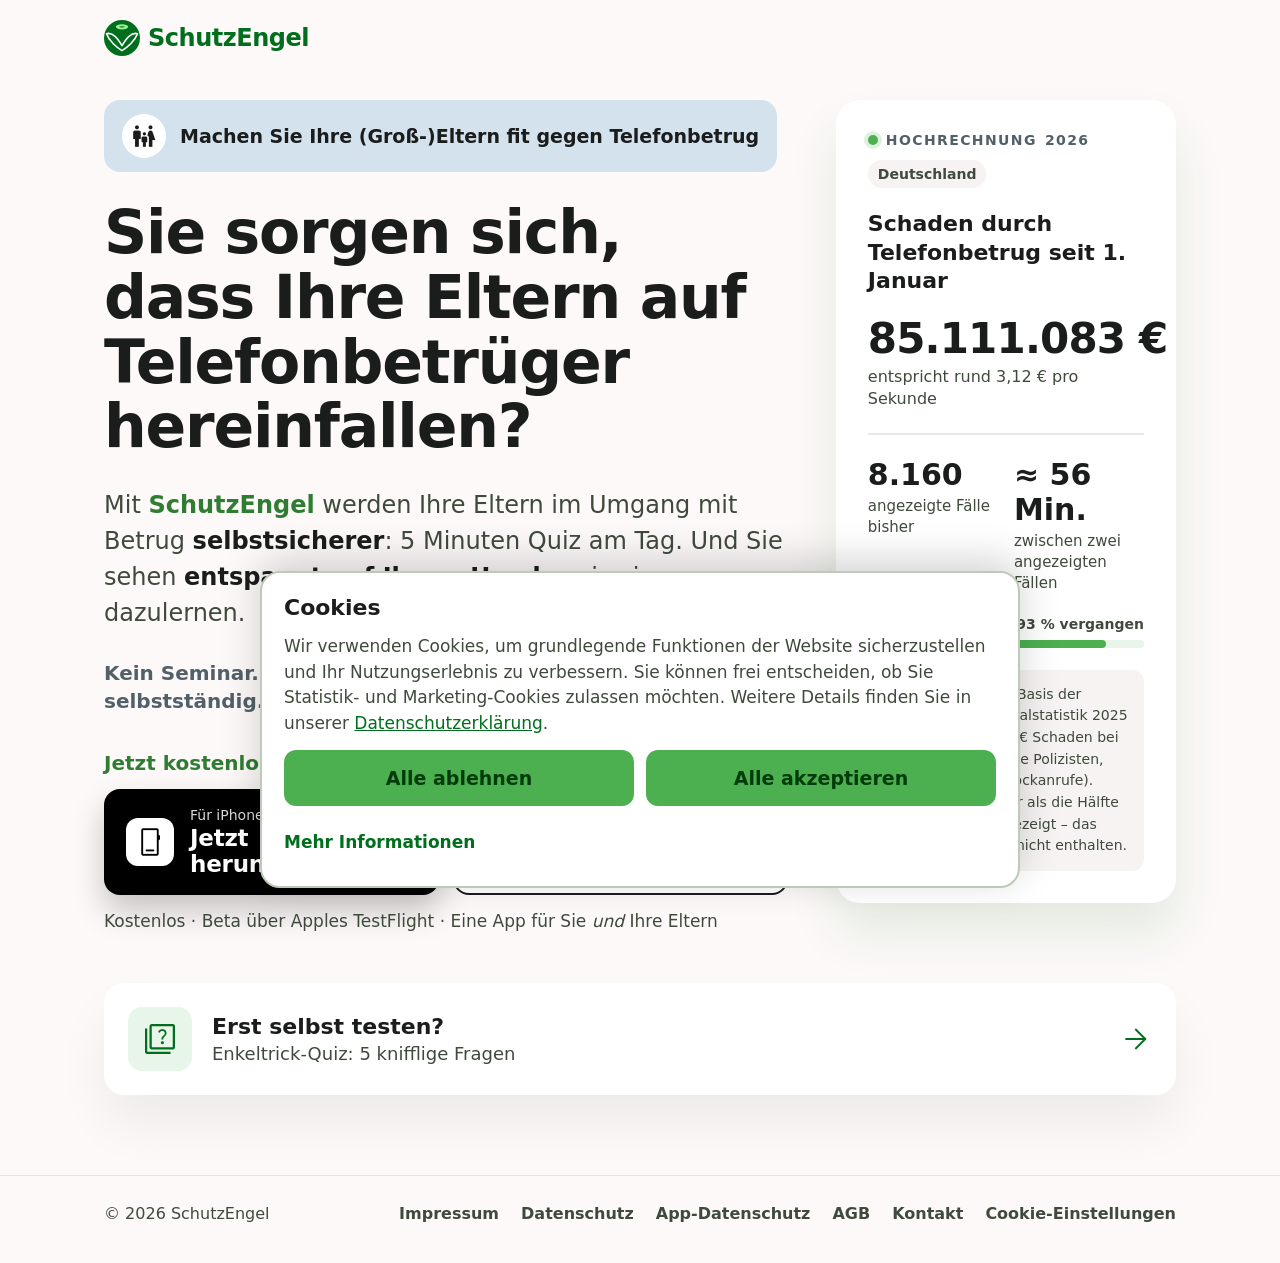
==== commit 234b9ccf: "Cookie-Banner: Text nach Vorgabe, Details weiter unter "Mehr Informationen" Co-Authored-By: Claude S" ====
--- a/index.html
+++ b/index.html
@@ -440,7 +440,7 @@
 <div id="cc" role="dialog" aria-labelledby="cc-title" aria-describedby="cc-text" hidden>
 <div class="cc-box">
 <h2 id="cc-title" tabindex="-1">Cookies</h2>
-<p id="cc-text">Wir verwenden Cookies von Meta (Facebook und Instagram), um unsere Werbung zu messen. Das geht nur mit Ihrer Zustimmung.</p>
+<p id="cc-text">Wir verwenden Cookies, um grundlegende Funktionen der Website sicherzustellen und Ihr Nutzungserlebnis zu verbessern. Sie können frei entscheiden, ob Sie Statistik- und Marketing-Cookies zulassen möchten. Weitere Details finden Sie in unserer <a href="/datenschutz">Datenschutzerklärung</a>.</p>
 <div class="cc-btns">
 <button type="button" id="cc-no">Alle ablehnen</button>
 <button type="button" id="cc-yes">Alle akzeptieren</button>
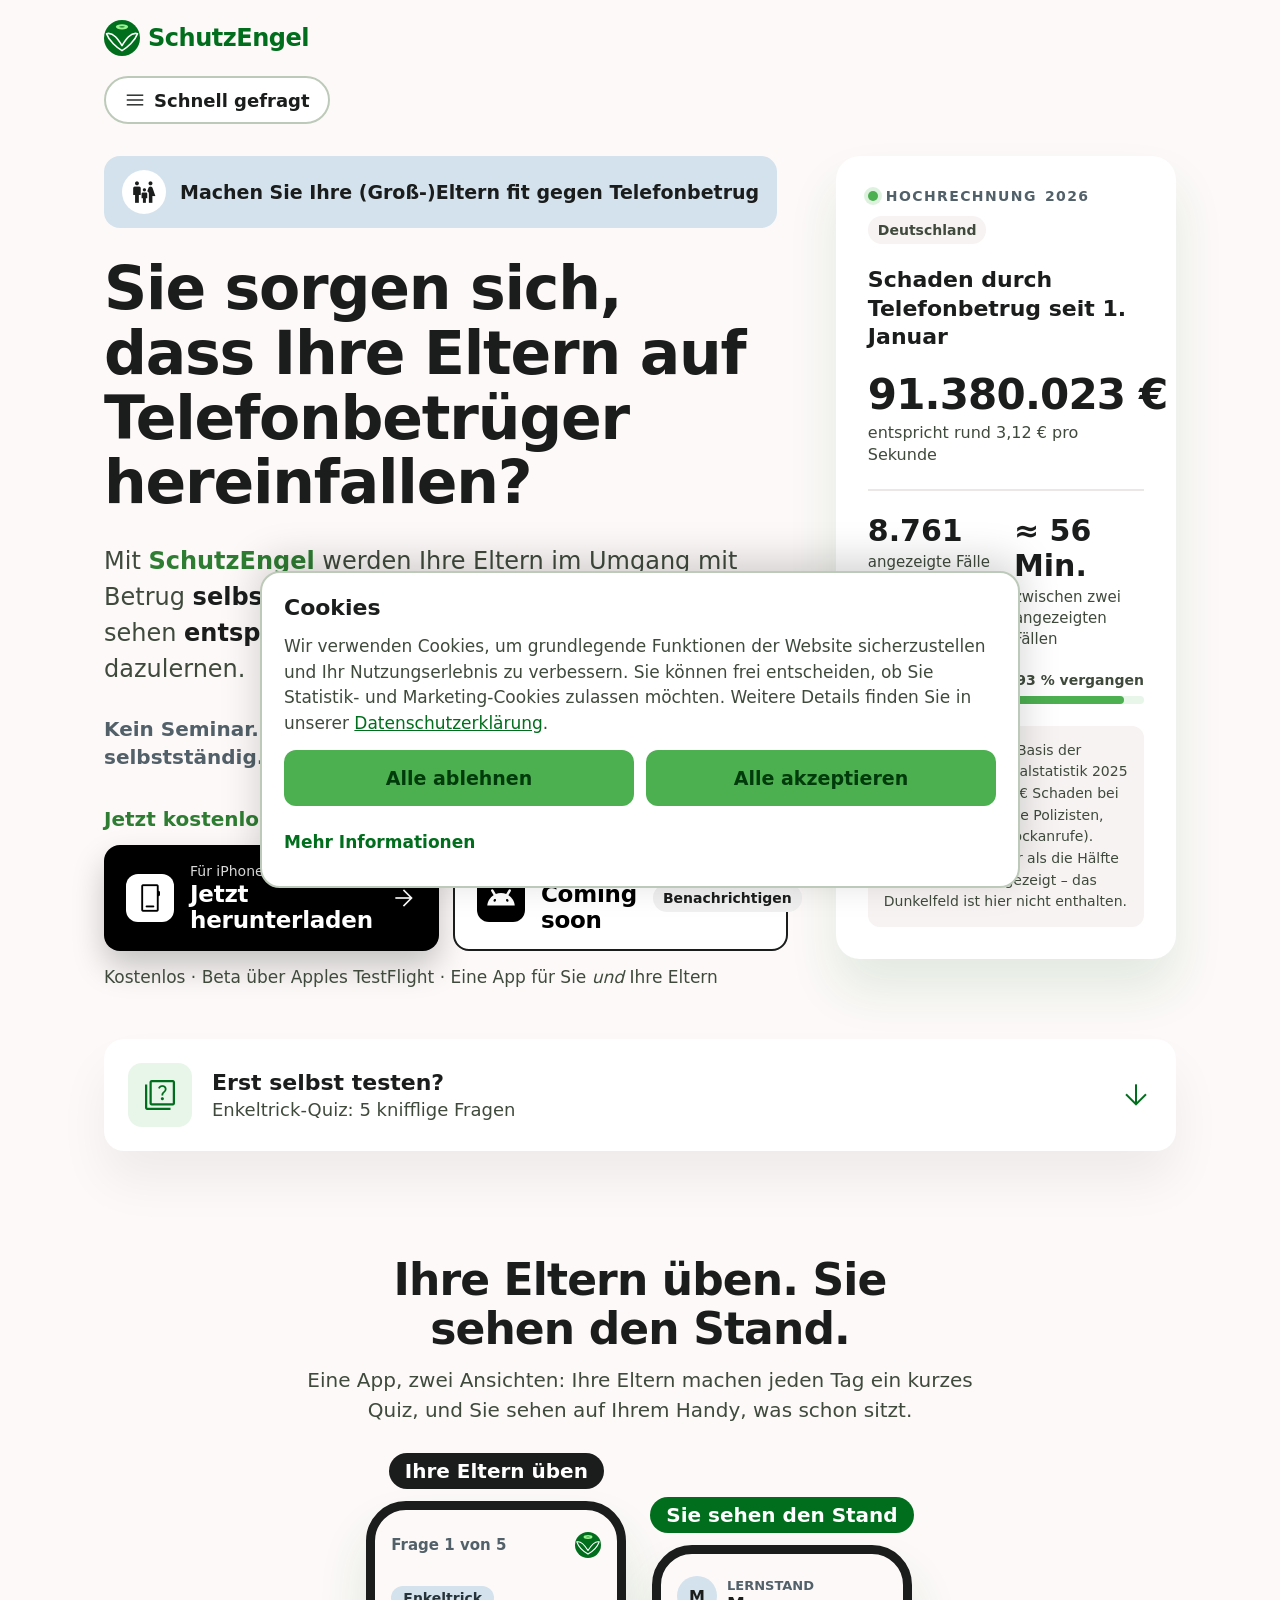
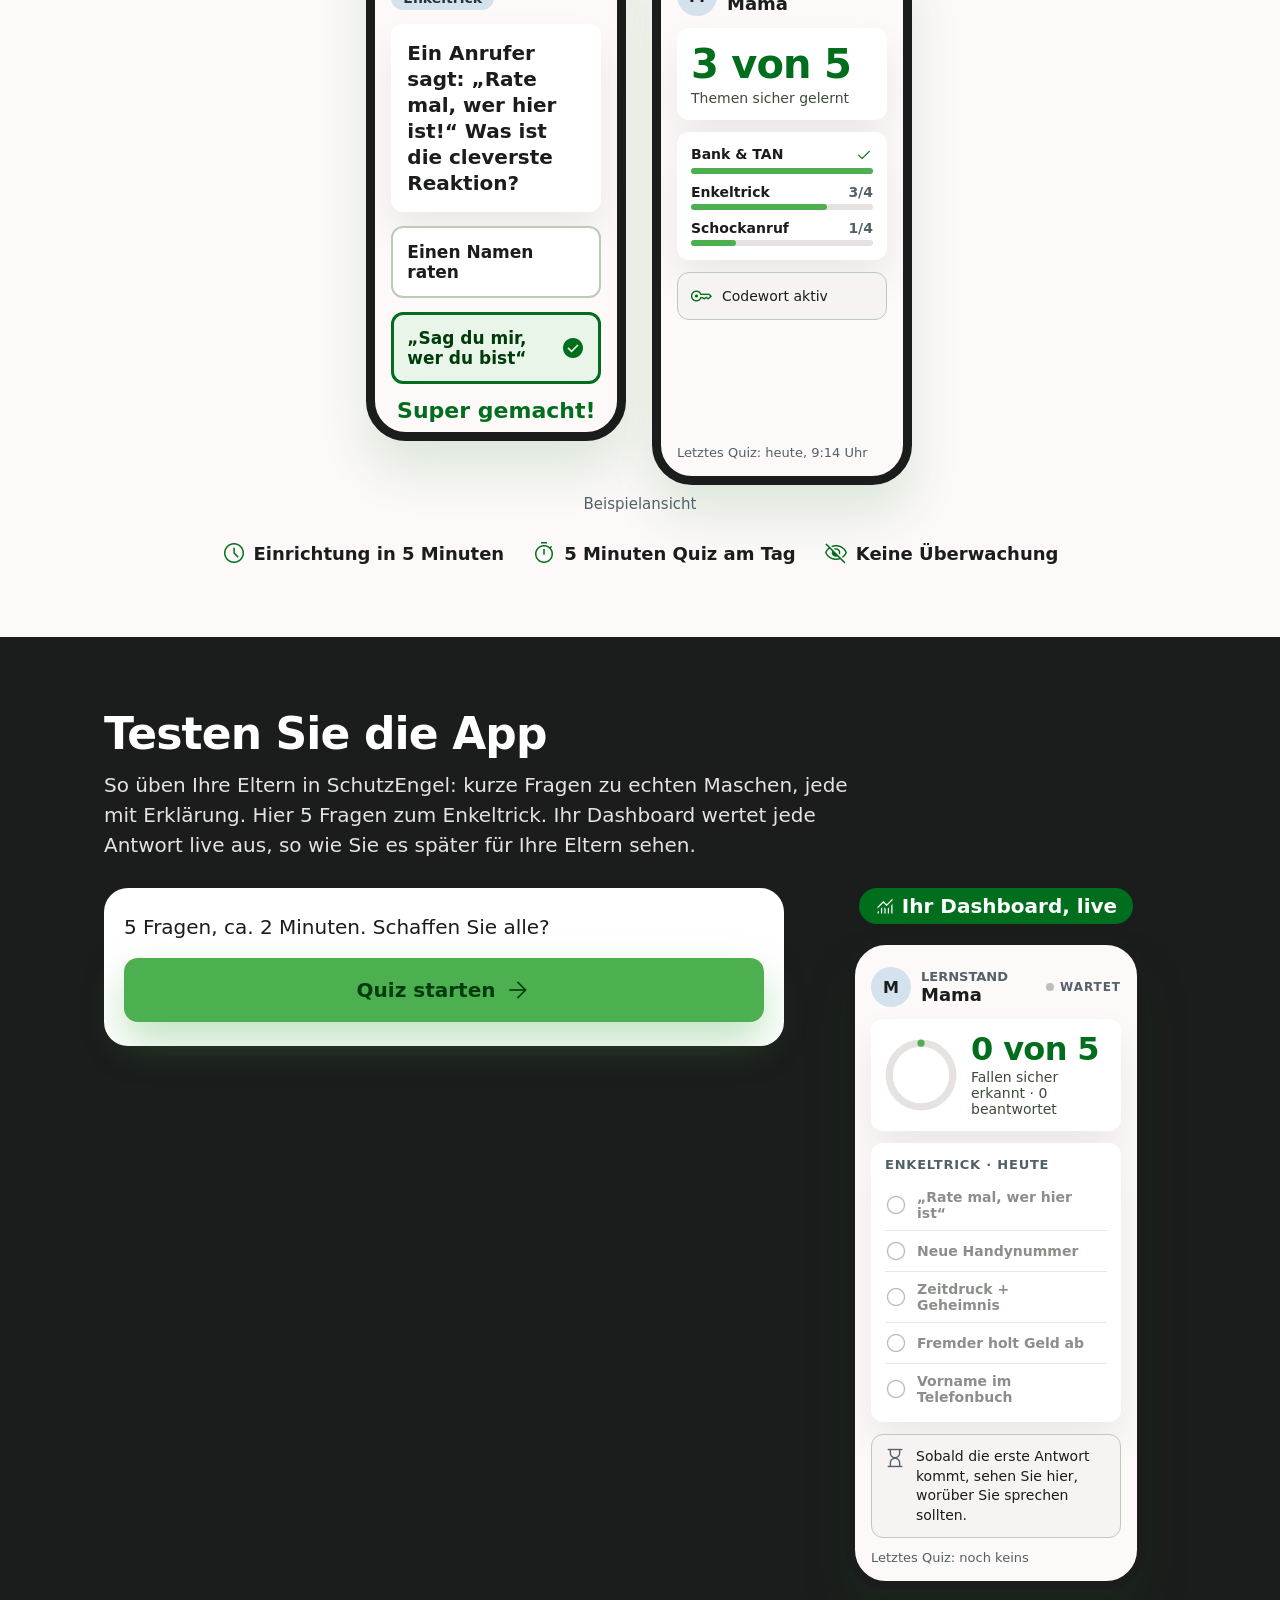
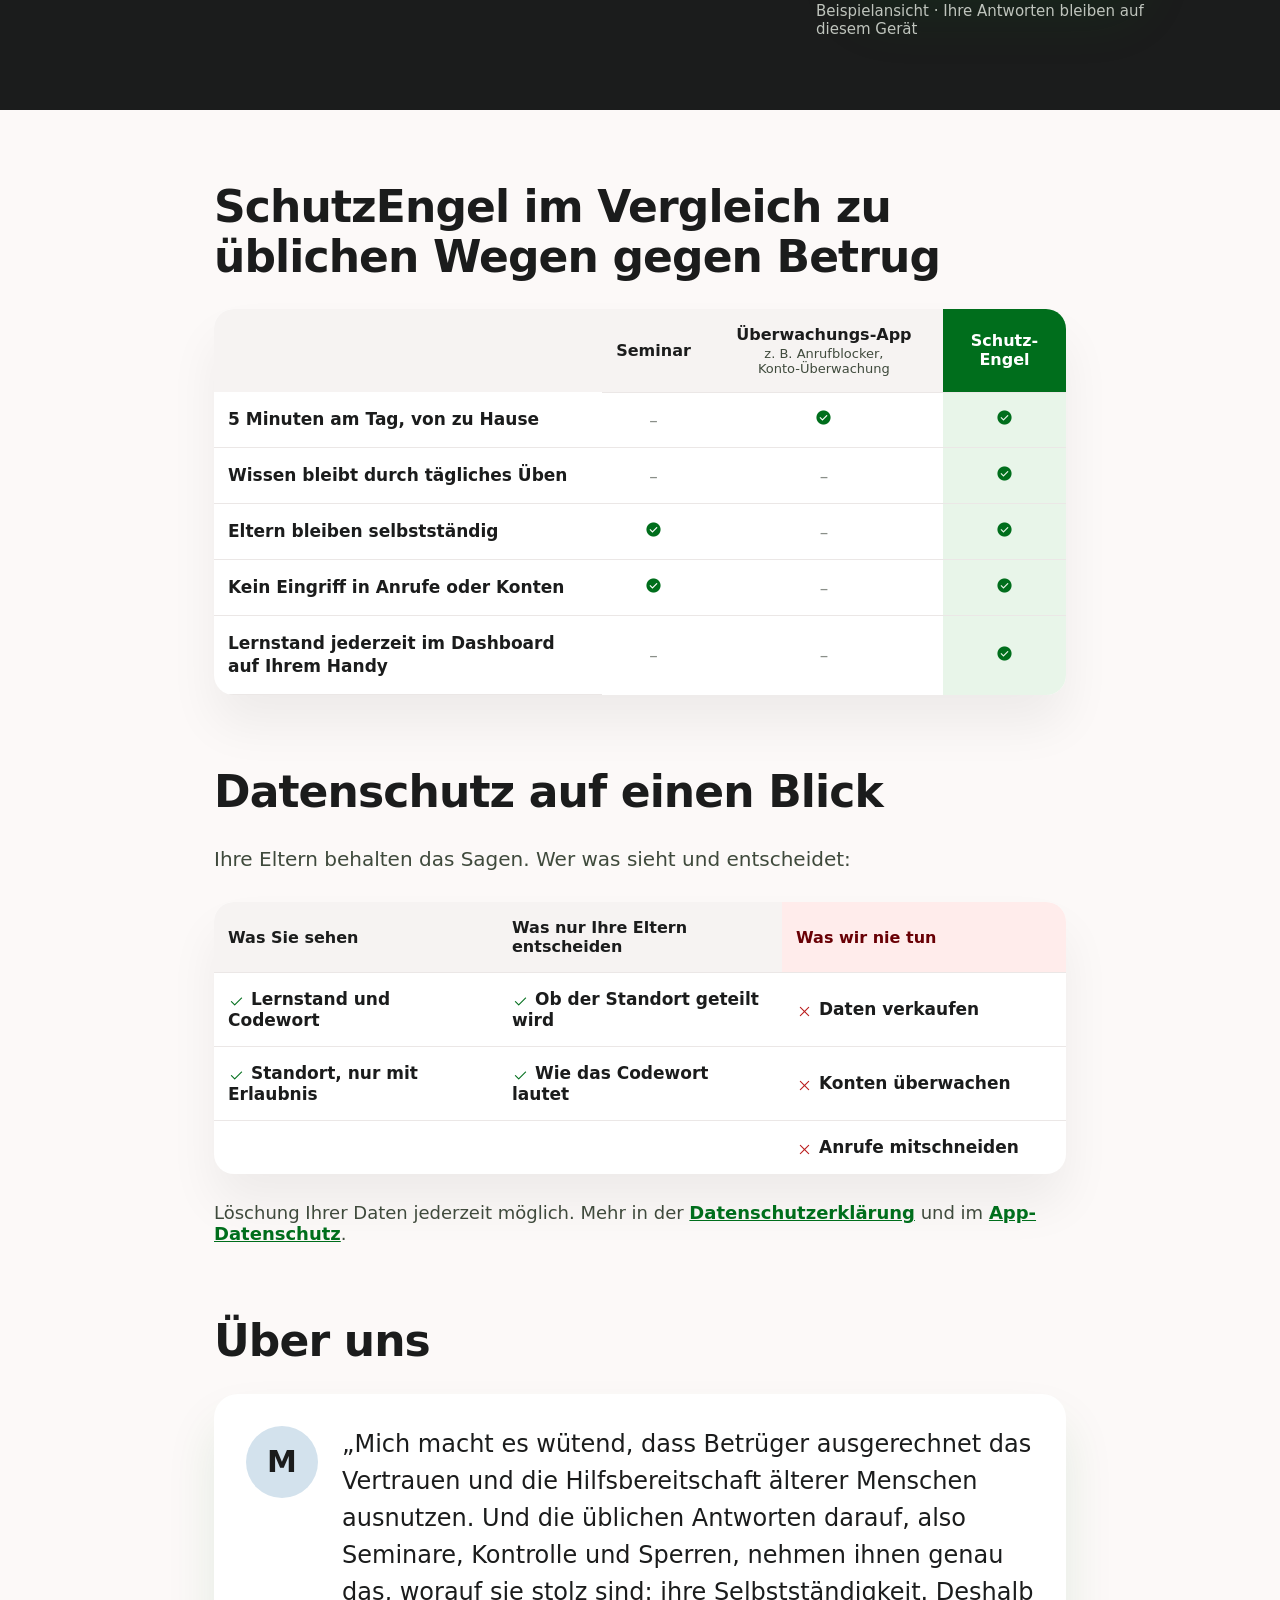
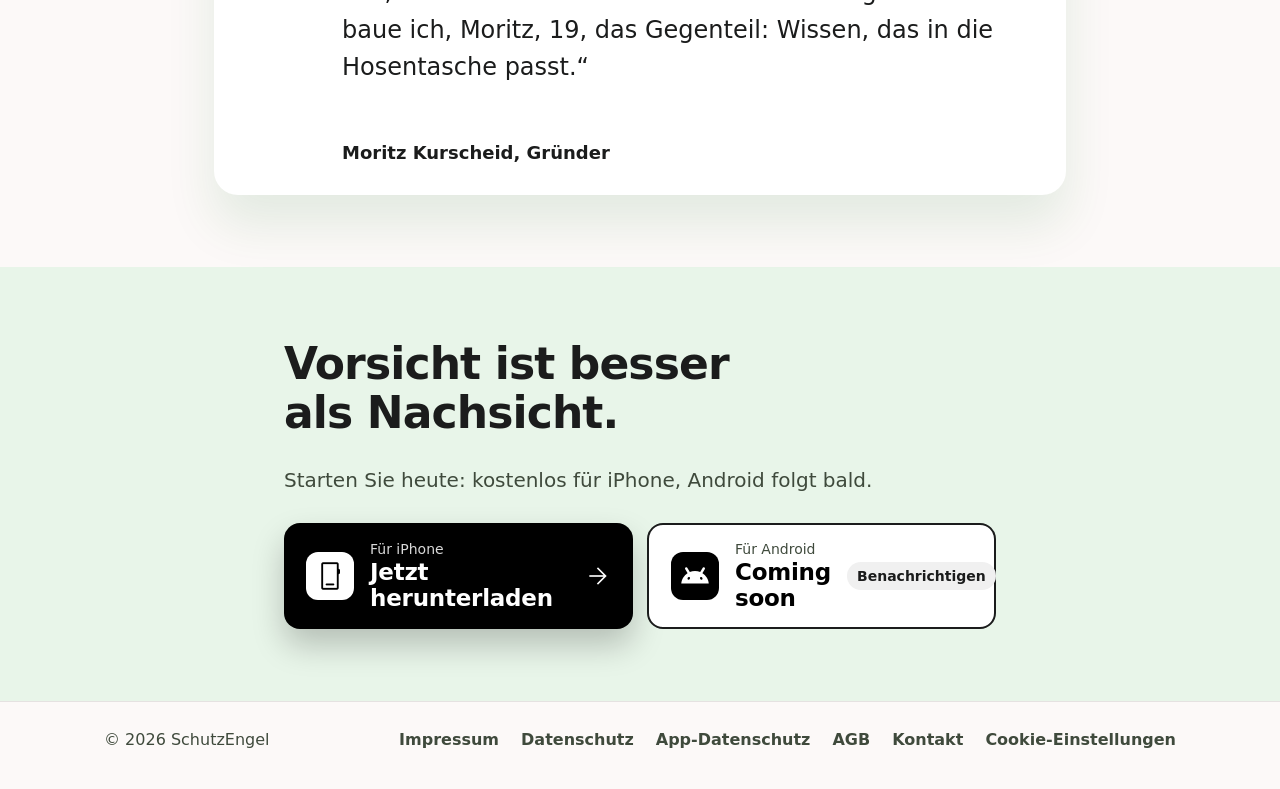
==== commit 70b44c22: "Startseite: Schnell gefragt, Quiz mit Live-Dashboard, Vergleich, Datenschutz-Tabelle, Über uns - Q&A" ====
--- a/index.html
+++ b/index.html
@@ -110,6 +110,83 @@
 .cc-more summary{cursor:pointer;display:flex;align-items:center;min-height:44px;font-size:17px;font-weight:700;color:var(--green)}
 .cc-more div{display:flex;flex-direction:column;gap:10px}
 .cc-more p{font-size:16px}
+/* Schnell gefragt */
+.qa{display:flex;flex-direction:column;gap:12px;padding:0 0 8px}
+.qa-toggle,.qa-q{display:inline-flex;align-items:center;gap:8px;min-height:48px;padding:0 18px;border-radius:999px;border:2px solid var(--line);background:#fff;color:var(--ink);font:inherit;font-size:18px;font-weight:800;cursor:pointer}
+.qa-toggle[aria-expanded="true"]{background:var(--green);border-color:var(--green);color:#fff}
+.qa-list{display:flex;flex-wrap:wrap;gap:10px}
+.qa-q{font-size:17px;font-weight:700;text-align:left}
+.qa-q[aria-pressed="true"]{border-color:var(--green);background:#e8f5e9;color:var(--green-ink)}
+.qa-a{position:relative;display:flex;gap:14px;align-items:flex-start;background:#e8f5e9;border-radius:16px;padding:18px 56px 18px 18px}
+.qa-a h2{margin:0 0 4px;font-size:20px;font-weight:800}
+.qa-a p{margin:0;font-size:18px;line-height:1.5;color:var(--ink)}
+.qa-x{position:absolute;top:8px;right:8px;width:44px;height:44px;border:none;border-radius:999px;background:transparent;color:var(--body);cursor:pointer;display:flex;align-items:center;justify-content:center}
+.qa-x:hover{background:rgba(0,0,0,.06)}
+/* Abschnitte */
+.sec{padding:72px 0}
+.sec-h{margin:0;font-size:clamp(30px,4.4vw,44px);line-height:1.12;font-weight:800;letter-spacing:-.02em;text-wrap:balance}
+.sec-lead{margin:0;font-size:20px;line-height:1.5;color:var(--body)}
+.stack{display:flex;flex-direction:column;gap:28px}
+/* Handys */
+.phones{display:flex;gap:24px;justify-content:center;align-items:flex-start;flex-wrap:wrap}
+.phone-col{display:flex;flex-direction:column;align-items:center;gap:12px}
+.phone-tag{padding:6px 16px;border-radius:999px;background:var(--ink);color:#fff;font-size:20px;font-weight:800}
+.phone{width:260px;height:540px;border-radius:40px;border:9px solid var(--ink);background:var(--bg);overflow:hidden;box-shadow:0 30px 50px rgba(0,110,28,.12);display:flex;flex-direction:column;padding:22px 16px 16px;gap:14px}
+.ph-card{background:#fff;border-radius:12px;box-shadow:0 20px 40px rgba(0,0,0,.07);padding:14px}
+.ph-line{height:6px;border-radius:999px;background:#e5e2e1}.ph-line div{height:100%;border-radius:999px;background:var(--green-fill)}
+.facts{list-style:none;margin:0;padding:0;display:flex;flex-wrap:wrap;gap:12px 28px;justify-content:center;font-size:18px;font-weight:700}
+.facts li{display:flex;align-items:center;gap:8px}
+/* Quiz */
+.quiz-sec{background:var(--ink);color:#fff}
+.quiz-box{background:#fff;color:var(--ink);border-radius:24px;padding:24px 20px;display:flex;flex-direction:column;gap:18px}
+.qbar{height:10px;border-radius:999px;background:#e5e2e1;overflow:hidden}.qbar div{height:100%;border-radius:999px;background:var(--green-fill);transition:width .3s}
+.opt{display:flex;align-items:center;gap:12px;width:100%;min-height:60px;padding:12px 14px;text-align:left;border:2px solid var(--line);border-radius:12px;background:#fff;color:var(--ink);font:inherit;font-size:18px;line-height:1.35;font-weight:700;cursor:pointer}
+.opt:hover:not(:disabled){border-color:var(--green)}
+.opt:disabled{cursor:default}
+.opt .l{width:34px;height:34px;border-radius:10px;background:#f0edec;display:flex;align-items:center;justify-content:center;font-size:16px;font-weight:800;flex-shrink:0}
+.opt[data-state="right"]{border:3px solid var(--green);background:#eaf5ea;color:var(--green-ink)}
+.opt[data-state="wrong"]{border:3px solid #ba1a1a;background:#ffeceb;color:#690005}
+.opt[data-state="dim"]{opacity:.55}
+.lnk{display:inline-flex;align-items:center;gap:8px;min-height:44px;padding:0;border:none;background:none;font:inherit;font-size:17px;font-weight:700;color:var(--green);cursor:pointer}
+.hint{margin:0;display:flex;gap:10px;align-items:flex-start;background:#fff7e0;color:#4a3800;border-radius:12px;padding:12px 14px;font-size:17px}
+.fb{display:flex;align-items:flex-start;gap:12px;padding:16px;border-radius:12px}
+.fb p{margin:0}
+.quiz-box .platforms{grid-template-columns:1fr}
+.score{width:72px;height:72px;border-radius:999px;background:rgba(76,175,80,.2);color:var(--green);display:flex;align-items:center;justify-content:center;flex-shrink:0;font-size:26px;font-weight:800}
+.ms.fill{font-variation-settings:"FILL" 1,"wght" 400,"GRAD" 0,"opsz" 48}
+.sr{position:absolute;width:1px;height:1px;overflow:hidden;clip:rect(0 0 0 0);white-space:nowrap}
+/* Tabellen */
+.tbl-wrap{border-radius:20px;overflow:hidden;background:#fff;box-shadow:0 30px 50px rgba(0,0,0,.06)}
+table.tbl{width:100%;border-collapse:collapse;font-size:17px}
+.tbl th,.tbl td{padding:16px 14px;border-bottom:1px solid #ebe7e6;vertical-align:middle}
+.tbl tr:last-child td{border-bottom:none}
+.tbl thead th{font-size:16px;font-weight:800;background:var(--soft);text-align:center}
+.tbl tbody th{text-align:left;font-weight:700;line-height:1.35}
+.tbl td{text-align:center}
+.tbl .se{background:#e8f5e9}
+.tbl thead .se{background:var(--green);color:#fff}
+.tbl small{display:block;font-size:13px;font-weight:500;color:var(--body);margin-top:2px}
+.tbl thead .se small{color:#e8f5e9}
+.yes{color:var(--green)}.no{color:#8a8f89}
+.tbl.priv thead th{text-align:left}
+.tbl.priv td{text-align:left;font-weight:700;width:33.33%}
+.tbl.priv td .ms{vertical-align:-5px;margin-right:6px}
+.tbl.priv th.never{background:#ffeceb;color:#690005}
+/* Über uns */
+.founder{display:flex;gap:24px;align-items:flex-start;flex-wrap:wrap;padding:32px}
+.founder blockquote{margin:0;flex:1 1 300px;font-size:clamp(20px,2.2vw,24px);line-height:1.55;color:var(--ink)}
+.avatar{width:72px;height:72px;border-radius:999px;background:var(--slate-bg);display:flex;align-items:center;justify-content:center;font-size:30px;font-weight:800;flex-shrink:0}
+/* Schluss */
+.final{background:#e8f5e9}
+@media (max-width:640px){
+  #db{width:100%!important;max-width:320px}
+  .sec{padding:56px 0}
+  .tbl th,.tbl td{padding:12px 8px}
+  table.tbl{font-size:15px}
+  .tbl thead th{font-size:14px}
+  .phone{width:230px;height:500px}
+  .founder{padding:24px}
+}
 :focus-visible{outline:3px solid var(--green);outline-offset:3px;border-radius:6px}
 @media (prefers-reduced-motion:reduce){*{animation:none!important;transition:none!important;scroll-behavior:auto!important}}
 </style>
@@ -125,6 +202,17 @@
 <span>SchutzEngel</span>
 </a>
 </header>
+
+<!-- Schnell gefragt -->
+<nav class="qa" id="fragen" aria-label="Schnell gefragt">
+<div><button type="button" class="qa-toggle" id="qa-toggle" aria-expanded="false" aria-controls="qa-list"><span class="ms" aria-hidden="true" style="font-size:22px" id="qa-icon">menu</span>Schnell gefragt</button></div>
+<div class="qa-list" id="qa-list" hidden></div>
+<div class="qa-a" id="qa-answer" role="region" aria-live="polite" hidden>
+<span class="ms" aria-hidden="true" style="font-size:26px;color:var(--green);margin-top:2px">chat_bubble</span>
+<div><h2 id="qa-title"></h2><p id="qa-text"></p></div>
+<button type="button" class="qa-x" id="qa-close" aria-label="Antwort schließen"><span class="ms" aria-hidden="true" style="font-size:24px">close</span></button>
+</div>
+</nav>
 
 <main class="hero">
 <div class="hero-main">
@@ -176,13 +264,194 @@
 <p class="source">Hochrechnung auf Basis der Polizeilichen Kriminalstatistik 2025 des BKA: 98,5 Mio. € Schaden bei 9.444 Fällen (falsche Polizisten, Enkeltrick und Schockanrufe). Laut BKA wird mehr als die Hälfte der Fälle nicht angezeigt – das Dunkelfeld ist hier nicht enthalten.</p>
 </aside>
 
-<a class="quizlink" href="/quiz">
+<a class="quizlink" href="#quiz">
 <span style="width:64px;height:64px;border-radius:14px;background:#e8f5e9;display:flex;align-items:center;justify-content:center;flex-shrink:0"><span class="ms" aria-hidden="true" style="font-size:36px;color:var(--green)">quiz</span></span>
 <span style="display:flex;flex-direction:column;gap:4px;flex-grow:1"><span style="font-size:22px;font-weight:800">Erst selbst testen?</span><span style="font-size:18px;color:var(--body)">Enkeltrick-Quiz: 5 knifflige Fragen</span></span>
-<span class="ms" aria-hidden="true" style="font-size:32px;color:var(--green)">arrow_forward</span>
+<span class="ms" aria-hidden="true" style="font-size:32px;color:var(--green)">arrow_downward</span>
 </a>
 </main>
 </div>
+
+<!-- So funktioniert's: zwei Handys -->
+<section class="sec" aria-labelledby="how-h" style="padding-top:24px">
+<div class="wrap stack" style="align-items:center;text-align:center">
+<div class="stack" style="gap:12px;max-width:720px">
+<h2 class="sec-h" id="how-h">Ihre Eltern üben. Sie sehen den Stand.</h2>
+<p class="sec-lead">Eine App, zwei Ansichten: Ihre Eltern machen jeden Tag ein kurzes Quiz, und Sie sehen auf Ihrem Handy, was schon sitzt.</p>
+</div>
+<figure role="img" aria-label="Zwei Handys: links übt Ihre Mutter oder Ihr Vater mit dem Quiz, rechts sehen Sie den Lernstand. Beispielansicht." style="margin:0;display:flex;flex-direction:column;align-items:center;gap:10px">
+<div class="phones" aria-hidden="true">
+<div class="phone-col">
+<span class="phone-tag">Ihre Eltern üben</span>
+<div class="phone" style="text-align:left">
+<div style="display:flex;justify-content:space-between;align-items:center;font-size:15px;font-weight:700;color:var(--slate)"><span>Frage 1 von 5</span><svg width="26" height="26" viewBox="0 0 100 100"><circle cx="50" cy="50" r="50" fill="#006e1c"/><ellipse cx="50" cy="19" rx="17" ry="7.5" fill="#98f290"/><ellipse cx="50" cy="19" rx="8" ry="1.6" fill="#006e1c"/><path d="M7,38 C26,33 40,55 50,71 C60,55 74,33 93,38 C86,58 64,77 50,85 C36,77 14,58 7,38 Z" fill="none" stroke="#fff" stroke-width="4.5" stroke-linejoin="round"/></svg></div>
+<div class="qbar"><div style="width:40%"></div></div>
+<span style="align-self:flex-start;padding:4px 12px;border-radius:999px;background:var(--slate-bg);color:#26333b;font-size:14px;font-weight:700">Enkeltrick</span>
+<div class="ph-card" style="padding:16px;font-size:20px;line-height:1.3;font-weight:700">Ein Anrufer sagt: „Rate mal, wer hier ist!“ Was ist die cleverste Reaktion?</div>
+<div style="border:2px solid var(--line);background:#fff;border-radius:12px;padding:14px;font-size:17px;font-weight:700">Einen Namen raten</div>
+<div style="border:3px solid var(--green);background:#eaf5ea;border-radius:12px;padding:13px;font-size:17px;font-weight:700;color:var(--green-ink);display:flex;align-items:center;justify-content:space-between;gap:8px">„Sag du mir, wer du bist“<span class="ms fill" style="font-size:24px;color:var(--green)">check_circle</span></div>
+<div style="margin-top:auto;text-align:center;font-size:22px;font-weight:800;color:var(--green)">Super gemacht!</div>
+</div>
+</div>
+<div class="phone-col" style="margin-top:44px">
+<span class="phone-tag" style="background:var(--green)">Sie sehen den Stand</span>
+<div class="phone" style="text-align:left;gap:12px">
+<div style="display:flex;align-items:center;gap:10px"><span style="width:40px;height:40px;border-radius:999px;background:var(--slate-bg);display:flex;align-items:center;justify-content:center;font-weight:800">M</span><div style="display:flex;flex-direction:column"><span style="font-size:13px;color:var(--slate);font-weight:700">LERNSTAND</span><span style="font-size:18px;font-weight:800">Mama</span></div></div>
+<div class="ph-card" style="display:flex;flex-direction:column;gap:4px"><span style="font-size:40px;line-height:1.1;font-weight:800;letter-spacing:-.02em;color:var(--green)">3 von 5</span><span style="font-size:14px;color:var(--body)">Themen sicher gelernt</span></div>
+<div class="ph-card" style="display:flex;flex-direction:column;gap:10px">
+<div style="display:flex;flex-direction:column;gap:4px"><div style="display:flex;justify-content:space-between;font-size:14px;font-weight:700"><span>Bank &amp; TAN</span><span class="ms" style="font-size:18px;color:var(--green)">check</span></div><div class="ph-line"><div style="width:100%"></div></div></div>
+<div style="display:flex;flex-direction:column;gap:4px"><div style="display:flex;justify-content:space-between;font-size:14px;font-weight:700"><span>Enkeltrick</span><span style="color:var(--slate)">3/4</span></div><div class="ph-line"><div style="width:75%"></div></div></div>
+<div style="display:flex;flex-direction:column;gap:4px"><div style="display:flex;justify-content:space-between;font-size:14px;font-weight:700"><span>Schockanruf</span><span style="color:var(--slate)">1/4</span></div><div class="ph-line"><div style="width:25%"></div></div></div>
+</div>
+<div style="background:var(--soft);border:1px solid var(--line);border-radius:12px;padding:12px;display:flex;align-items:center;gap:10px;font-size:14px"><span class="ms" style="font-size:22px;color:var(--green)">key</span>Codewort aktiv</div>
+<div style="margin-top:auto;font-size:13px;color:var(--slate)">Letztes Quiz: heute, 9:14 Uhr</div>
+</div>
+</div>
+</div>
+<figcaption style="font-size:15px;color:var(--slate)">Beispielansicht</figcaption>
+</figure>
+<ul class="facts">
+<li><span class="ms" aria-hidden="true" style="font-size:24px;color:var(--green)">schedule</span>Einrichtung in 5 Minuten</li>
+<li><span class="ms" aria-hidden="true" style="font-size:24px;color:var(--green)">timer</span>5 Minuten Quiz am Tag</li>
+<li><span class="ms" aria-hidden="true" style="font-size:24px;color:var(--green)">visibility_off</span>Keine Überwachung</li>
+</ul>
+</div>
+</section>
+
+<!-- Quiz + Live-Dashboard -->
+<section class="sec quiz-sec" id="quiz" aria-labelledby="quiz-h">
+<div class="wrap stack">
+<div class="stack" style="gap:12px;max-width:760px">
+<h2 class="sec-h" id="quiz-h" style="color:#fff">Testen Sie die App</h2>
+<p class="sec-lead" style="color:#e5e2e1">So üben Ihre Eltern in SchutzEngel: kurze Fragen zu echten Maschen, jede mit Erklärung. Hier 5 Fragen zum Enkeltrick. Ihr Dashboard wertet jede Antwort live aus, so wie Sie es später für Ihre Eltern sehen.</p>
+</div>
+<div style="display:flex;flex-wrap:wrap;gap:32px;align-items:flex-start;justify-content:center">
+
+<div class="quiz-box" style="flex:999 1 440px;min-width:0;max-width:680px">
+<div id="qz-start" class="stack" style="gap:16px">
+<p style="margin:0;font-size:20px;line-height:1.5">5 Fragen, ca. 2 Minuten. Schaffen Sie alle?</p>
+<button type="button" class="btn-green" id="qz-go">Quiz starten<span class="ms" aria-hidden="true" style="font-size:26px">arrow_forward</span></button>
+</div>
+
+<div id="qz-run" class="stack" style="gap:18px" hidden>
+<div class="stack" style="gap:8px">
+<div style="font-size:16px;font-weight:700;color:var(--slate)" id="qz-step">Frage 1 von 5</div>
+<div class="qbar" role="progressbar" aria-label="Fortschritt im Quiz" aria-valuemin="0" aria-valuemax="5" aria-valuenow="0" id="qz-pbar"><div id="qz-pfill" style="width:0"></div></div>
+</div>
+<p style="margin:0;font-size:clamp(21px,3vw,25px);line-height:1.35;font-weight:700" id="qz-q" tabindex="-1"></p>
+<div role="group" aria-label="Antwortmöglichkeiten" class="stack" style="gap:10px" id="qz-opts"></div>
+<button type="button" class="lnk" id="qz-hint-btn" style="align-self:flex-start"><span class="ms" aria-hidden="true" style="font-size:22px">lightbulb</span>Hinweis anzeigen</button>
+<p class="hint" id="qz-hint" hidden><span class="ms" aria-hidden="true" style="font-size:22px;margin-top:1px">lightbulb</span><span><strong>Hinweis:</strong> <span id="qz-hint-t"></span></span></p>
+<div aria-live="polite" id="qz-fb-wrap">
+<div id="qz-fb" class="stack" style="gap:16px" hidden>
+<div class="fb" id="qz-fb-box"><span class="ms fill" aria-hidden="true" style="font-size:30px" id="qz-fb-icon"></span><div class="stack" style="gap:6px"><p style="font-size:21px;font-weight:800" id="qz-fb-title"></p><p style="font-size:18px;line-height:1.5" id="qz-fb-text"></p></div></div>
+<button type="button" class="btn-green" id="qz-next"><span id="qz-next-l">Nächste Frage</span><span class="ms" aria-hidden="true" style="font-size:26px">arrow_forward</span></button>
+</div>
+</div>
+</div>
+
+<div id="qz-res" class="stack" style="gap:18px" hidden>
+<div style="display:flex;align-items:center;gap:14px"><span class="score" id="qz-score">0/5</span><p style="margin:0;font-size:24px;line-height:1.2;font-weight:800" id="qz-res-t" tabindex="-1"></p></div>
+<p style="margin:0;font-size:19px;line-height:1.5" id="qz-res-x"></p>
+<a class="btn-green" id="qz-wa" href="#" target="_blank" rel="noopener"><span class="ms" aria-hidden="true" style="font-size:26px">share</span>Mit Mama/Papa teilen</a>
+<button type="button" class="lnk" id="qz-again" style="align-self:center;color:var(--slate)"><span class="ms" aria-hidden="true" style="font-size:20px">replay</span>Quiz nochmal spielen</button>
+<div style="border-top:1px solid #e5e2e1;padding-top:18px" class="stack">
+<p style="margin:0;font-size:20px;font-weight:800">In SchutzEngel üben Ihre Eltern genau so, 5 Minuten täglich.</p>
+<div class="platforms">
+<a class="pbtn ios" href="#iphone"><span class="tile"><span class="ms" aria-hidden="true" style="font-size:30px;color:#000">phone_iphone</span></span><span class="txt"><small>Für iPhone</small><strong>Jetzt herunterladen</strong></span><span class="ms" aria-hidden="true" style="font-size:26px">arrow_forward</span></a>
+<a class="pbtn android" href="#android"><span class="tile"><span class="ms" aria-hidden="true" style="font-size:30px;color:#fff">android</span></span><span class="txt"><small style="color:var(--body)">Für Android</small><strong>Coming soon</strong></span><span class="badge-soon">Benachrichtigen</span></a>
+</div>
+</div>
+</div>
+</div>
+
+<!-- Live-Dashboard -->
+<div class="phone-col" style="flex:1 1 280px">
+<span class="phone-tag" style="background:var(--green)"><span class="ms" aria-hidden="true" style="font-size:20px;vertical-align:-3px">monitoring</span> Ihr Dashboard, live</span>
+<div class="phone" id="db" style="width:300px;height:auto;min-height:560px;gap:12px;color:var(--ink)" aria-label="Live-Dashboard: So sehen Sie den Lernstand" role="region">
+<div style="display:flex;align-items:center;gap:10px"><span style="width:40px;height:40px;border-radius:999px;background:var(--slate-bg);display:flex;align-items:center;justify-content:center;font-weight:800">M</span><div style="display:flex;flex-direction:column;flex-grow:1"><span style="font-size:13px;color:var(--slate);font-weight:700">LERNSTAND</span><span style="font-size:18px;font-weight:800">Mama</span></div><span id="db-live" style="display:flex;align-items:center;gap:6px;font-size:12px;font-weight:800;letter-spacing:.08em;color:var(--slate)"><i style="width:8px;height:8px;border-radius:999px;background:#bdbdbd" id="db-dot"></i><span id="db-state">WARTET</span></span></div>
+<div class="ph-card" style="display:flex;align-items:center;gap:14px">
+<svg width="72" height="72" viewBox="0 0 36 36" aria-hidden="true" style="flex-shrink:0;transform:rotate(-90deg)"><circle cx="18" cy="18" r="15.9" fill="none" stroke="#e5e2e1" stroke-width="3.6"/><circle id="db-ring" cx="18" cy="18" r="15.9" fill="none" stroke="#4caf50" stroke-width="3.6" stroke-linecap="round" stroke-dasharray="0 100" style="transition:stroke-dasharray .5s"/></svg>
+<div style="display:flex;flex-direction:column;gap:2px"><span style="font-size:32px;line-height:1.05;font-weight:800;letter-spacing:-.02em;color:var(--green);white-space:nowrap" id="db-score">0 von 5</span><span style="font-size:14px;color:var(--body)" id="db-sub">Fallen sicher erkannt</span></div>
+</div>
+<div class="ph-card" style="display:flex;flex-direction:column;gap:2px;padding:8px 14px">
+<div style="font-size:13px;font-weight:800;letter-spacing:.06em;color:var(--slate);padding:6px 0">ENKELTRICK · HEUTE</div>
+<ul id="db-list" style="list-style:none;margin:0;padding:0;display:flex;flex-direction:column"></ul>
+</div>
+<div id="db-tip" style="border-radius:12px;padding:12px;display:flex;align-items:flex-start;gap:10px;font-size:14px;line-height:1.4;background:var(--soft);border:1px solid var(--line)"><span class="ms" aria-hidden="true" style="font-size:22px;color:var(--slate)" id="db-tip-i">hourglass_empty</span><span id="db-tip-t">Sobald die erste Antwort kommt, sehen Sie hier, worüber Sie sprechen sollten.</span></div>
+<div style="margin-top:auto;font-size:13px;color:var(--slate)" id="db-last">Letztes Quiz: noch keins</div>
+</div>
+<span style="font-size:15px;color:#bfc4bd">Beispielansicht · Ihre Antworten bleiben auf diesem Gerät</span>
+</div>
+
+</div>
+</div>
+</section>
+
+<!-- Vergleich -->
+<section class="sec" aria-labelledby="cmp-h">
+<div class="narrow stack" style="max-width:900px">
+<h2 class="sec-h" id="cmp-h">SchutzEngel im Vergleich zu üblichen Wegen gegen Betrug</h2>
+<div class="tbl-wrap">
+<table class="tbl">
+<caption class="sr">Vergleich: Seminar, Überwachungs-App und SchutzEngel</caption>
+<thead><tr><td style="background:var(--soft)"></td><th scope="col">Seminar</th><th scope="col">Über&shy;wachungs-App<small>z. B. Anruf&shy;blocker, Konto-Überwachung</small></th><th scope="col" class="se">Schutz&shy;Engel</th></tr></thead>
+<tbody>
+<tr><th scope="row">5 Minuten am Tag, von zu Hause</th><td class="no">–<span class="sr">Nein</span></td><td class="yes"><span class="ms fill" aria-hidden="true">check_circle</span><span class="sr">Ja</span></td><td class="se yes"><span class="ms fill" aria-hidden="true">check_circle</span><span class="sr">Ja</span></td></tr>
+<tr><th scope="row">Wissen bleibt durch tägliches Üben</th><td class="no">–<span class="sr">Nein</span></td><td class="no">–<span class="sr">Nein</span></td><td class="se yes"><span class="ms fill" aria-hidden="true">check_circle</span><span class="sr">Ja</span></td></tr>
+<tr><th scope="row">Eltern bleiben selbstständig</th><td class="yes"><span class="ms fill" aria-hidden="true">check_circle</span><span class="sr">Ja</span></td><td class="no">–<span class="sr">Nein</span></td><td class="se yes"><span class="ms fill" aria-hidden="true">check_circle</span><span class="sr">Ja</span></td></tr>
+<tr><th scope="row">Kein Eingriff in Anrufe oder Konten</th><td class="yes"><span class="ms fill" aria-hidden="true">check_circle</span><span class="sr">Ja</span></td><td class="no">–<span class="sr">Nein</span></td><td class="se yes"><span class="ms fill" aria-hidden="true">check_circle</span><span class="sr">Ja</span></td></tr>
+<tr><th scope="row">Lernstand jederzeit im Dashboard auf Ihrem Handy</th><td class="no">–<span class="sr">Nein</span></td><td class="no">–<span class="sr">Nein</span></td><td class="se yes"><span class="ms fill" aria-hidden="true">check_circle</span><span class="sr">Ja</span></td></tr>
+</tbody>
+</table>
+</div>
+</div>
+</section>
+
+<!-- Datenschutz auf einen Blick -->
+<section class="sec" aria-labelledby="priv-h" style="padding-top:0">
+<div class="narrow stack" style="max-width:900px">
+<h2 class="sec-h" id="priv-h">Datenschutz auf einen Blick</h2>
+<p class="sec-lead">Ihre Eltern behalten das Sagen. Wer was sieht und entscheidet:</p>
+<div class="tbl-wrap">
+<table class="tbl priv">
+<thead><tr><th scope="col">Was Sie sehen</th><th scope="col">Was nur Ihre Eltern entscheiden</th><th scope="col" class="never">Was wir nie tun</th></tr></thead>
+<tbody>
+<tr><td><span class="ms yes" aria-hidden="true">check</span>Lernstand und Codewort</td><td><span class="ms yes" aria-hidden="true">check</span>Ob der Standort geteilt wird</td><td><span class="ms" aria-hidden="true" style="color:#ba1a1a">close</span>Daten verkaufen</td></tr>
+<tr><td><span class="ms yes" aria-hidden="true">check</span>Standort, nur mit Erlaubnis</td><td><span class="ms yes" aria-hidden="true">check</span>Wie das Codewort lautet</td><td><span class="ms" aria-hidden="true" style="color:#ba1a1a">close</span>Konten überwachen</td></tr>
+<tr><td></td><td></td><td><span class="ms" aria-hidden="true" style="color:#ba1a1a">close</span>Anrufe mitschneiden</td></tr>
+</tbody>
+</table>
+</div>
+<p style="margin:0;font-size:18px;color:var(--body)">Löschung Ihrer Daten jederzeit möglich. Mehr in der <a href="/datenschutz" style="font-weight:700">Datenschutzerklärung</a> und im <a href="/app-datenschutz" style="font-weight:700">App-Datenschutz</a>.</p>
+</div>
+</section>
+
+<!-- Über uns -->
+<section class="sec" aria-labelledby="about-h" style="padding-top:0">
+<div class="narrow stack" style="max-width:900px">
+<h2 class="sec-h" id="about-h">Über uns</h2>
+<figure class="card founder" style="margin:0">
+<span class="avatar" aria-hidden="true">M</span>
+<div class="stack" style="flex:1 1 300px;gap:16px">
+<blockquote>„Mich macht es wütend, dass Betrüger ausgerechnet das Vertrauen und die Hilfsbereitschaft älterer Menschen ausnutzen. Und die üblichen Antworten darauf, also Seminare, Kontrolle und Sperren, nehmen ihnen genau das, worauf sie stolz sind: ihre Selbstständigkeit. Deshalb baue ich, Moritz, 19, das Gegenteil: Wissen, das in die Hosentasche passt.“</blockquote>
+<figcaption style="font-size:18px;font-weight:800">Moritz Kurscheid, Gründer</figcaption>
+</div>
+</figure>
+</div>
+</section>
+
+<!-- Schluss -->
+<section class="sec final" aria-labelledby="end-h">
+<div class="narrow stack" style="max-width:760px">
+<h2 class="sec-h" id="end-h">Vorsicht ist besser als Nachsicht.</h2>
+<p class="sec-lead">Starten Sie heute: kostenlos für iPhone, Android folgt bald.</p>
+<div class="platforms">
+<a class="pbtn ios" href="#iphone"><span class="tile"><span class="ms" aria-hidden="true" style="font-size:30px;color:#000">phone_iphone</span></span><span class="txt"><small>Für iPhone</small><strong>Jetzt herunterladen</strong></span><span class="ms" aria-hidden="true" style="font-size:26px">arrow_forward</span></a>
+<a class="pbtn android" href="#android"><span class="tile"><span class="ms" aria-hidden="true" style="font-size:30px;color:#fff">android</span></span><span class="txt"><small style="color:var(--body)">Für Android</small><strong>Coming soon</strong></span><span class="badge-soon">Benachrichtigen</span></a>
+</div>
+</div>
+</section>
 </section>
 
 <!-- ============ IPHONE ============ -->
@@ -360,7 +629,8 @@
       document.getElementById('v-' + k).classList.toggle('on', k === v);
     });
     document.title = v === 'iphone' ? 'SchutzEngel aufs iPhone holen' : v === 'android' ? 'SchutzEngel für Android – bald verfügbar' : 'SchutzEngel – Ihre Eltern fit gegen Telefonbetrug';
-    window.scrollTo(0, 0);
+    var target = v === 'start' && h ? document.getElementById(h) : null;
+    if (target) target.scrollIntoView({ behavior: reduce ? 'auto' : 'smooth' }); else window.scrollTo(0, 0);
     if (v === 'start' && !trackerStarted) { trackerStarted = true; startTracker(); }
   }
   window.addEventListener('hashchange', route);
@@ -432,6 +702,192 @@
       .then(function () { sending = false; btn.disabled = false; });
   });
 
+  /* Schnell gefragt */
+  var QAS = [
+    { q: 'Für wen ist das?', a: 'Für Sie, wenn Ihre Mutter, Ihr Vater oder Ihre Großeltern allein telefonieren und Sie nicht immer da sein können. Sie richten die App ein, Ihre Eltern nutzen sie.' },
+    { q: 'Was macht die App?', a: 'Ihre Eltern spielen täglich ein kurzes Quiz zu echten Maschen wie Enkeltrick oder Schockanruf. Sie sehen im Dashboard, wie weit sie sind.' },
+    { q: 'Überwacht das meine Eltern?', a: 'Nein. SchutzEngel liest keine Anrufe, Nachrichten oder Konten. Sie sehen nur den Lernstand. Den Standort nur, wenn Ihre Eltern es erlauben.' },
+    { q: 'Muss meine Mutter etwas Technisches können?', a: 'Nein. Die Einrichtung erledigen Sie über Ihr eigenes Handy. Ihre Mutter muss die App nur herunterladen, und dabei können Sie ihr bei Bedarf helfen. Die App selbst ist bewusst schlicht aufgebaut: daumengroße Knöpfe, große Schrift und kein langes Scrollen.' },
+    { q: 'Was kostet es?', a: 'Die Beta ist kostenlos. Sie laden SchutzEngel über Apples TestFlight herunter und können jederzeit wieder aufhören.' },
+    { q: 'Läuft das auf jedem Smartphone?', a: 'Auf dem iPhone können Sie schon heute starten. Die Android-Version ist in Arbeit: Tragen Sie sich ein, dann sagen wir Ihnen Bescheid, sobald es losgeht.' },
+    { q: 'Wann geht’s los?', a: 'Jetzt! Für iPhone gibt es SchutzEngel bereits als kostenlose Beta über TestFlight. Android folgt bald.' }
+  ];
+  var qaToggle = document.getElementById('qa-toggle'), qaList = document.getElementById('qa-list'),
+      qaAns = document.getElementById('qa-answer'), qaBtns = [];
+  function qaMenu(open) {
+    qaToggle.setAttribute('aria-expanded', String(open));
+    document.getElementById('qa-icon').textContent = open ? 'close' : 'menu';
+    qaList.hidden = !open;
+  }
+  function qaShow(i) {
+    var same = !qaAns.hidden && qaBtns[i].getAttribute('aria-pressed') === 'true';
+    qaBtns.forEach(function (b, k) { b.setAttribute('aria-pressed', String(!same && k === i)); });
+    if (same) { qaAns.hidden = true; return; }
+    document.getElementById('qa-title').textContent = QAS[i].q;
+    document.getElementById('qa-text').textContent = QAS[i].a;
+    qaAns.hidden = false;
+  }
+  QAS.forEach(function (item, i) {
+    var b = document.createElement('button');
+    b.type = 'button'; b.className = 'qa-q'; b.textContent = item.q; b.setAttribute('aria-pressed', 'false');
+    b.addEventListener('click', function () { qaShow(i); });
+    qaList.appendChild(b); qaBtns.push(b);
+  });
+  qaToggle.addEventListener('click', function () { qaMenu(qaList.hidden); });
+  document.getElementById('qa-close').addEventListener('click', function () {
+    qaAns.hidden = true;
+    qaBtns.forEach(function (b) { b.setAttribute('aria-pressed', 'false'); });
+  });
+
+  /* Quiz + Live-Dashboard */
+  var QUESTIONS = [
+    { q: 'Ein Anrufer sagt: „Rate mal, wer hier ist!“ Was ist die cleverste Reaktion?',
+      a: ['Vorsichtig einen Namen raten, um höflich zu sein', 'Den Namen nicht nennen und stattdessen sagen: „Sag du mir, wer du bist“', 'Sofort auflegen, ohne etwas zu sagen', 'Fragen, ob es um Geld geht'],
+      correct: 1, hint: 'Wer rät, gibt dem Betrüger etwas in die Hand.', right: 'Genau so!', wrong: 'Fast, aber Falle!',
+      explain: 'Wer einen Namen rät, liefert den Betrügern die Identität auf dem Silbertablett. Ab da spielen sie den Enkel, die Nichte oder den Neffen. Auflegen ist auch okay, aber die stärkste Reaktion ist, den Spieß umzudrehen.',
+      topic: '„Rate mal, wer hier ist“', tip: 'Üben Sie zusammen: Nie einen Namen raten, sondern fragen „Wer ist da?“' },
+    { q: 'Der „Enkel“ sagt, seine Handynummer sei neu, weil das alte Handy kaputt ist. Was ist der sicherste nächste Schritt?',
+      a: ['Die neue Nummer speichern und zurückrufen', 'Ihn nach einem Foto der neuen Nummer fragen', 'Auflegen und die alte, bekannte Nummer oder einen anderen Verwandten anrufen', 'Ihn nach dem Geburtsdatum fragen'],
+      correct: 2, hint: 'Vertraue nur Nummern, die du schon vorher hattest.', right: 'Sauber erkannt!', wrong: 'Genau das wollen sie.',
+      explain: 'Die „neue Nummer“-Story ist ein Klassiker. Nur der Rückruf auf eine Nummer, die DU schon kennst, oder ein Anruf bei anderen Verwandten entlarvt den Betrug. Geburtsdaten findet man oft online.',
+      topic: 'Neue Handynummer', tip: 'Besprechen Sie: Nur auf Nummern zurückrufen, die schon vorher bekannt waren.' },
+    { q: 'Der Anrufer braucht dringend 20.000 € für ein Auto, das er morgen nicht mehr kriegt. Er sagt: „Bitte erzähl niemandem was, es ist peinlich.“ Was ist hier das größte Alarmsignal?',
+      a: ['Die Höhe des Betrags', 'Dass es um ein Auto geht', 'Die Kombination aus Zeitdruck und Geheimhaltung', 'Dass der Anrufer „peinlich“ sagt'],
+      correct: 2, hint: 'Was verhindert, dass du nachdenkst oder jemanden fragst?', right: 'Volltreffer!', wrong: 'Nicht ganz.',
+      explain: 'Zeitdruck plus Geheimhaltung ist das Herzstück der Masche. Die Opfer sollen keine Zeit zum Nachdenken haben und niemanden fragen können. Der konkrete Grund (Auto, Wohnung, Unfall) wechselt ständig.',
+      topic: 'Zeitdruck + Geheimnis', tip: 'Besprechen Sie: Eile plus „Sag niemandem was“ heißt immer auflegen und Sie anrufen.' },
+    { q: 'Es klingelt an der Tür: Ein Mann sagt, er sei ein Bekannter des Enkels und komme das Geld „abholen“. Die Oma hat von der Bank schon alles abgehoben. Was sollte sie tun?',
+      a: ['Geld übergeben, aber eine Quittung verlangen', 'Nichts übergeben, Tür zu und die Polizei über 110 rufen', 'Den Enkel anrufen, während der Abholer wartet', 'Das Geld im Briefkasten hinterlegen'],
+      correct: 1, hint: 'Was würde ein echter Enkel nie tun?', right: 'Richtig!', wrong: 'Autsch, so nicht.',
+      explain: 'Echte Enkel schicken niemals Fremde zum Geldabholen. Die Polizei bittet man genau in so einem Moment um Hilfe, denn oft lassen sich die Abholer sogar noch festnehmen. Eine Quittung bringt nichts, das Geld ist weg.',
+      topic: 'Fremder holt Geld ab', tip: 'Besprechen Sie: Nie Geld an Fremde an der Tür geben, sofort 110 rufen.' },
+    { q: 'Warum sind gerade Menschen mit einem eingetragenen Vornamen im Telefonbuch, wie „Gertrud“ oder „Helmut“, ein beliebtes Ziel?',
+      a: ['Weil sie angeblich mehr Geld haben', 'Weil altmodische Vornamen auf eine ältere Generation hindeuten', 'Weil sie häufiger zu Hause sind', 'Weil sie ihre Nummer öffentlich ändern'],
+      correct: 1, hint: 'Denk an Vornamen, die es heute kaum noch gibt.', right: 'Gut gedacht!', wrong: 'Überraschend, oder?',
+      explain: 'Betrüger suchen in Verzeichnissen gezielt nach Vornamen, die typisch für ältere Jahrgänge sind. Tipp: Beim Telefonbucheintrag nur Initiale statt Vorname verwenden oder den Eintrag ganz löschen lassen.',
+      topic: 'Vorname im Telefonbuch', tip: 'Gemeinsam erledigen: Telefonbucheintrag auf Initiale ändern oder löschen lassen.' }
+  ];
+  var LETTERS = ['A', 'B', 'C', 'D'];
+  var WA_TEXT = 'Ich hab gerade das Enkeltrick-Quiz gemacht: 5 knifflige Fragen. Bist du wirklich sicher? Probier es mal aus: https://schutzengel.info/#quiz';
+  var $ = function (id) { return document.getElementById(id); };
+  var qs = { step: 0, results: [], choice: null };
+
+  function resultFor(score) {
+    if (score === 5) return { title: 'Absolute Profi-Abwehr!', text: 'Jetzt Ihr Wissen weitergeben: Schicken Sie das Quiz an Mama, Papa, Oma oder Opa.' };
+    if (score >= 3) return { title: 'Stark!', text: 'Ein, zwei Fallen waren fies. Genau deshalb lohnt es sich, das Quiz auch mit Ihrer Familie zu machen.' };
+    return { title: 'Gut, dass Sie es jetzt wissen, nicht erst am Telefon.', text: 'Lesen Sie die Erklärungen nochmal durch und teilen Sie das Quiz mit Ihren Liebsten.' };
+  }
+
+  function renderDashboard() {
+    var right = qs.results.filter(function (r) { return r; }).length;
+    var done = qs.results.length, finished = done === QUESTIONS.length, started = $('qz-start').hidden;
+    $('db-score').textContent = right + ' von ' + QUESTIONS.length;
+    $('db-sub').textContent = finished ? 'Fallen sicher erkannt' : 'Fallen sicher erkannt · ' + done + ' beantwortet';
+    $('db-ring').setAttribute('stroke-dasharray', (right / QUESTIONS.length * 100).toFixed(1) + ' 100');
+    $('db-state').textContent = finished ? 'FERTIG' : started ? 'LIVE' : 'WARTET';
+    $('db-dot').style.background = started && !finished ? '#4caf50' : finished ? '#006e1c' : '#bdbdbd';
+    var list = $('db-list'); list.innerHTML = '';
+    QUESTIONS.forEach(function (q, i) {
+      var r = qs.results[i], current = started && !finished && i === done;
+      var icon = r === true ? 'check_circle' : r === false ? 'error' : current ? 'pending' : 'radio_button_unchecked';
+      var color = r === true ? '#006e1c' : r === false ? '#ba1a1a' : current ? '#526069' : '#bdbdbd';
+      var label = r === true ? 'sicher' : r === false ? 'üben' : current ? 'läuft …' : '';
+      var li = document.createElement('li');
+      li.style.cssText = 'display:flex;align-items:center;gap:10px;padding:9px 0;border-top:' + (i ? '1px solid #ebe7e6' : 'none') + ';font-size:14px;font-weight:700;transition:background .3s';
+      li.innerHTML = '<span class="ms' + (r !== undefined ? ' fill' : '') + '" aria-hidden="true" style="font-size:22px;color:' + color + '">' + icon + '</span>' +
+        '<span style="flex-grow:1;color:' + (r === undefined && !current ? '#8a8f89' : '#1b1c1c') + '"></span>' +
+        '<span style="font-size:12px;font-weight:800;color:' + color + '">' + label + '</span>';
+      li.children[1].textContent = q.topic;
+      list.appendChild(li);
+    });
+    var wrong = [];
+    qs.results.forEach(function (r, i) { if (r === false) wrong.push(QUESTIONS[i]); });
+    var tip = $('db-tip'), ti = $('db-tip-i'), tt = $('db-tip-t');
+    if (!done) {
+      tip.style.background = 'var(--soft)'; tip.style.borderColor = 'var(--line)'; ti.style.color = 'var(--slate)';
+      ti.textContent = started ? 'hourglass_top' : 'hourglass_empty';
+      tt.textContent = started ? 'Quiz läuft. Die erste Antwort erscheint gleich hier.' : 'Sobald die erste Antwort kommt, sehen Sie hier, worüber Sie sprechen sollten.';
+    } else if (wrong.length) {
+      tip.style.background = '#fff7e0'; tip.style.borderColor = '#f0d48a'; ti.style.color = '#7a5900';
+      ti.textContent = 'forum';
+      tt.textContent = (wrong.length > 1 ? wrong.length + ' Themen zum Besprechen. ' : '') + wrong[wrong.length - 1].tip;
+    } else {
+      tip.style.background = '#e8f5e9'; tip.style.borderColor = '#a5d6a7'; ti.style.color = 'var(--green)';
+      ti.textContent = 'verified';
+      tt.textContent = finished ? 'Alle Fallen erkannt. Kein Gesprächsbedarf, weiter so!' : 'Bisher alles sicher erkannt. Kein Gesprächsbedarf.';
+    }
+    if (done) {
+      var d = new Date();
+      $('db-last').textContent = 'Letztes Quiz: gerade eben, ' + String(d.getHours()).padStart(2, '0') + ':' + String(d.getMinutes()).padStart(2, '0') + ' Uhr';
+    } else { $('db-last').textContent = 'Letztes Quiz: noch keins'; }
+  }
+
+  function renderQuestion() {
+    var q = QUESTIONS[qs.step];
+    $('qz-step').textContent = 'Frage ' + (qs.step + 1) + ' von ' + QUESTIONS.length;
+    $('qz-pfill').style.width = (qs.step / QUESTIONS.length * 100) + '%';
+    $('qz-pbar').setAttribute('aria-valuenow', String(qs.step));
+    $('qz-q').textContent = q.q;
+    var box = $('qz-opts'); box.innerHTML = '';
+    q.a.forEach(function (text, i) {
+      var b = document.createElement('button');
+      b.type = 'button'; b.className = 'opt'; b.dataset.state = '';
+      b.innerHTML = '<span class="l" aria-hidden="true">' + LETTERS[i] + '</span><span style="flex:1"></span>';
+      b.children[1].textContent = text;
+      b.addEventListener('click', function () { pickAnswer(i); });
+      box.appendChild(b);
+    });
+    $('qz-hint').hidden = true; $('qz-hint-btn').hidden = false; $('qz-fb').hidden = true;
+    $('qz-hint-t').textContent = q.hint;
+    qs.choice = null;
+    renderDashboard();
+  }
+
+  function pickAnswer(i) {
+    if (qs.choice !== null) return;
+    var q = QUESTIONS[qs.step], ok = i === q.correct;
+    qs.choice = i; qs.results.push(ok);
+    Array.prototype.forEach.call($('qz-opts').children, function (b, k) {
+      b.disabled = true;
+      b.dataset.state = k === q.correct ? 'right' : k === i ? 'wrong' : 'dim';
+      if (k === q.correct) b.insertAdjacentHTML('beforeend', '<span class="ms fill" aria-hidden="true" style="font-size:26px;color:#006e1c">check_circle</span><span class="sr">Richtige Antwort</span>');
+    });
+    $('qz-hint-btn').hidden = true;
+    $('qz-fb-box').style.background = ok ? '#e8f5e9' : '#ffeceb';
+    $('qz-fb-icon').textContent = ok ? 'check_circle' : 'cancel';
+    $('qz-fb-icon').style.color = ok ? '#006e1c' : '#ba1a1a';
+    $('qz-fb-title').textContent = ok ? q.right : q.wrong;
+    $('qz-fb-text').textContent = q.explain;
+    $('qz-next-l').textContent = qs.step === QUESTIONS.length - 1 ? 'Ergebnis anzeigen' : 'Nächste Frage';
+    $('qz-fb').hidden = false;
+    $('qz-pfill').style.width = ((qs.step + 1) / QUESTIONS.length * 100) + '%';
+    $('qz-pbar').setAttribute('aria-valuenow', String(qs.step + 1));
+    renderDashboard();
+  }
+
+  function startQuiz() {
+    qs = { step: 0, results: [], choice: null };
+    $('qz-start').hidden = true; $('qz-res').hidden = true; $('qz-run').hidden = false;
+    renderQuestion();
+    $('qz-q').focus({ preventScroll: true });
+  }
+
+  $('qz-go').addEventListener('click', startQuiz);
+  $('qz-again').addEventListener('click', startQuiz);
+  $('qz-hint-btn').addEventListener('click', function () { $('qz-hint').hidden = false; $('qz-hint-btn').hidden = true; });
+  $('qz-next').addEventListener('click', function () {
+    qs.step++;
+    if (qs.step < QUESTIONS.length) { renderQuestion(); $('qz-q').focus({ preventScroll: true }); return; }
+    var score = qs.results.filter(function (r) { return r; }).length, res = resultFor(score);
+    $('qz-run').hidden = true; $('qz-res').hidden = false;
+    $('qz-score').textContent = score + '/' + QUESTIONS.length;
+    $('qz-res-t').textContent = res.title; $('qz-res-x').textContent = res.text;
+    $('qz-res-t').focus({ preventScroll: true });
+    renderDashboard();
+  });
+  $('qz-wa').href = 'https://wa.me/?text=' + encodeURIComponent(WA_TEXT);
+  renderDashboard();
+
   route();
 })();
 </script>
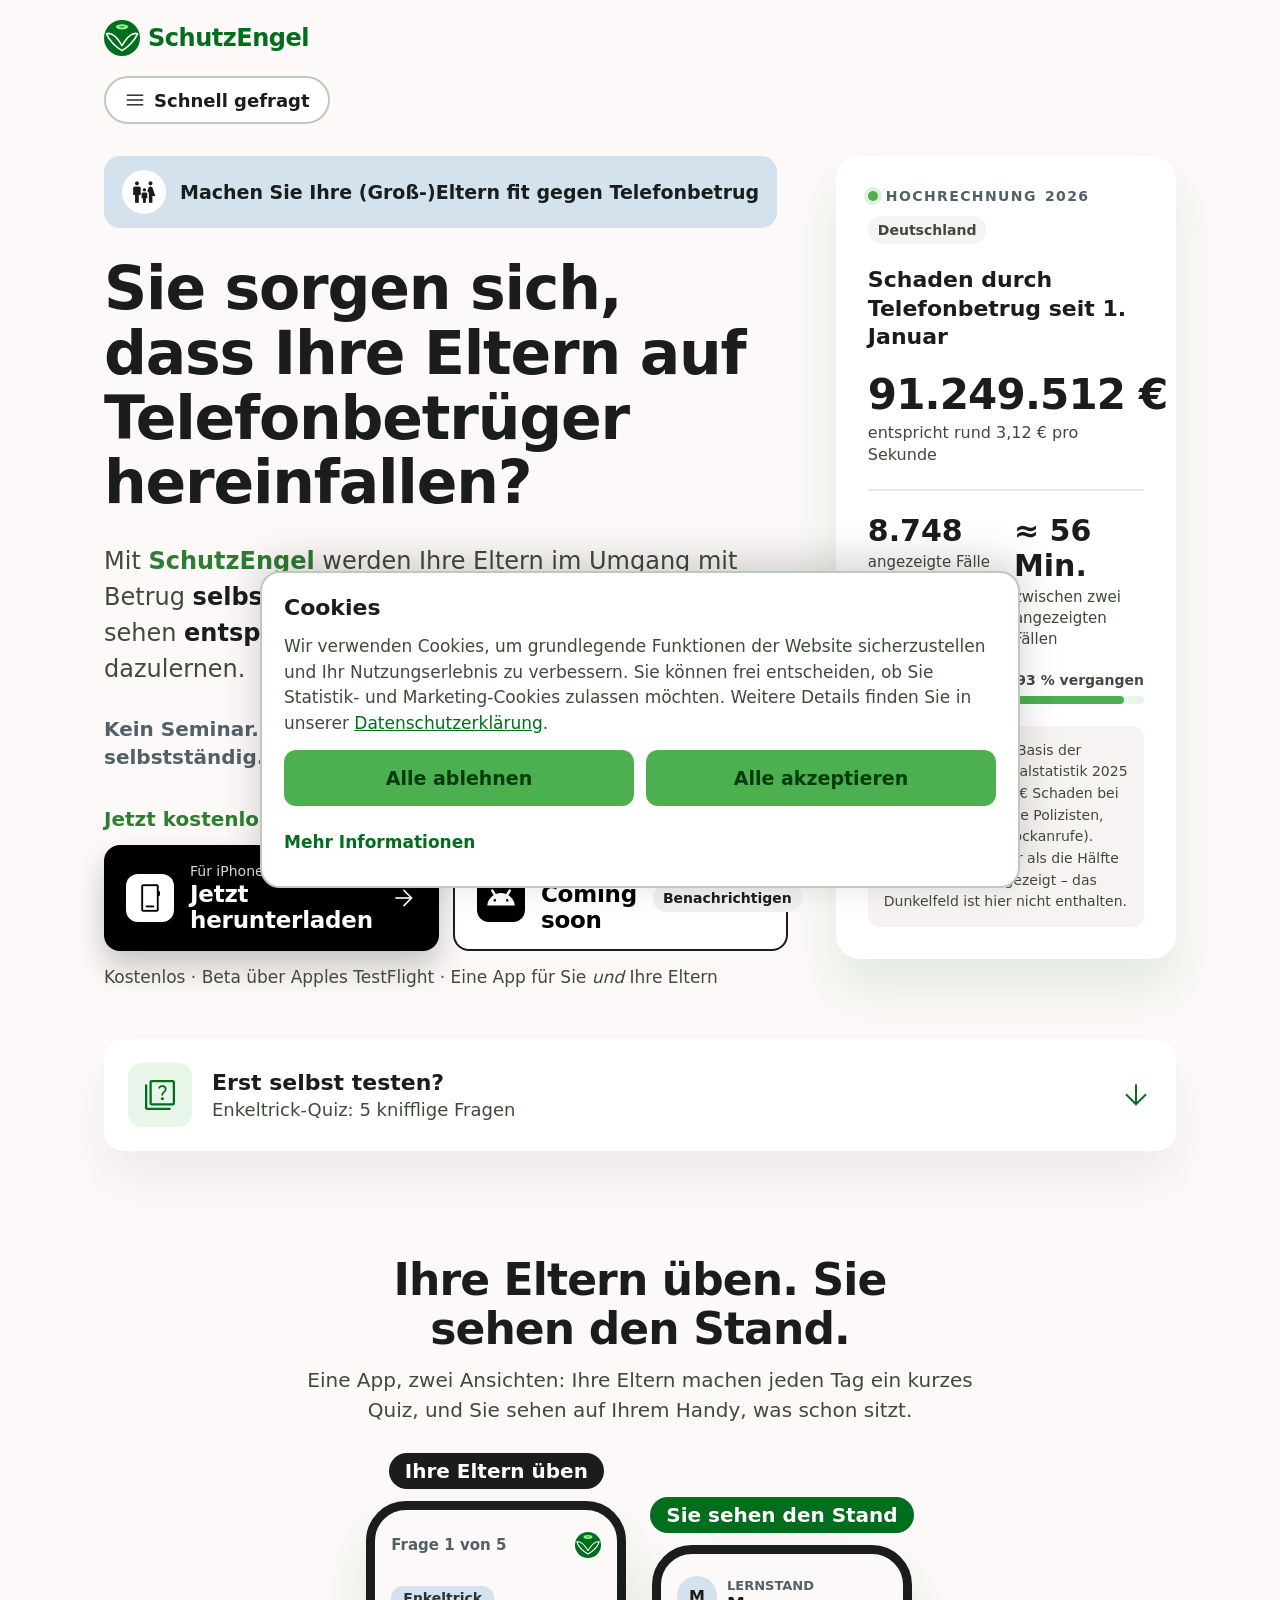
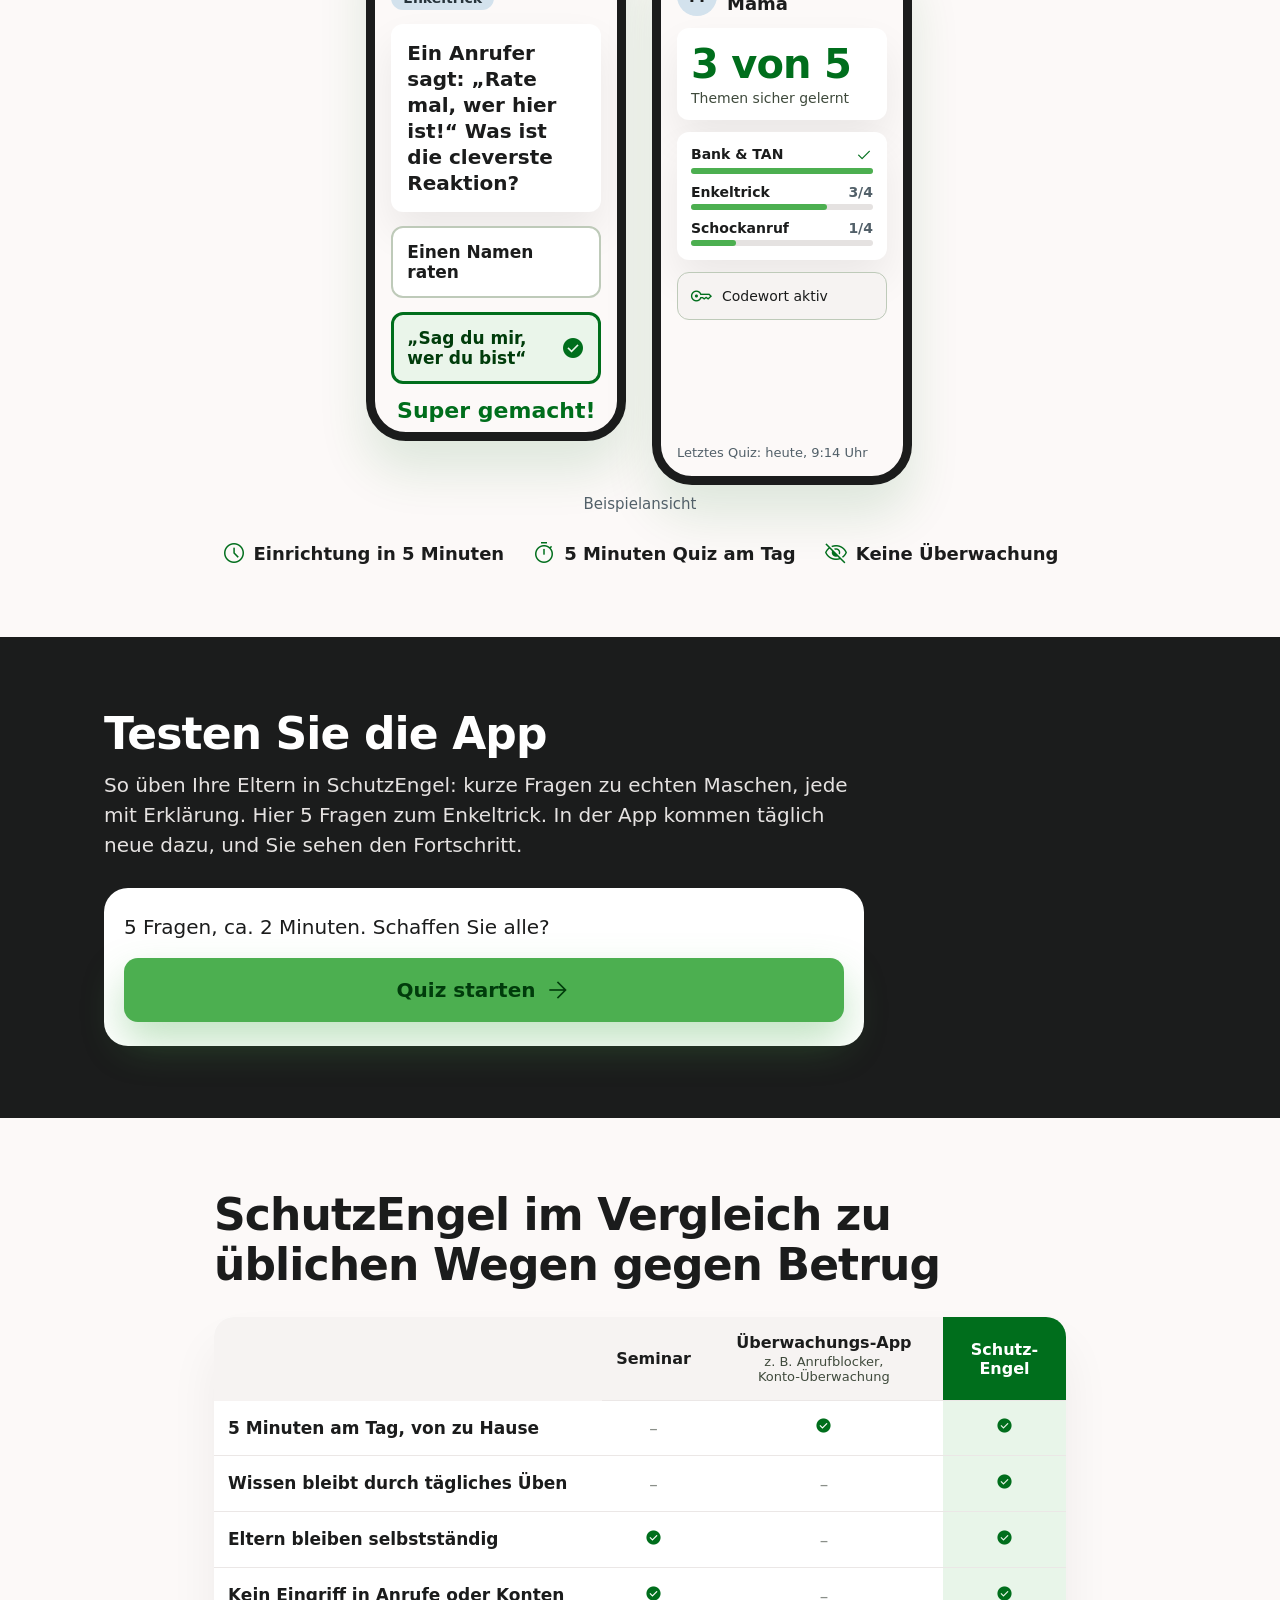
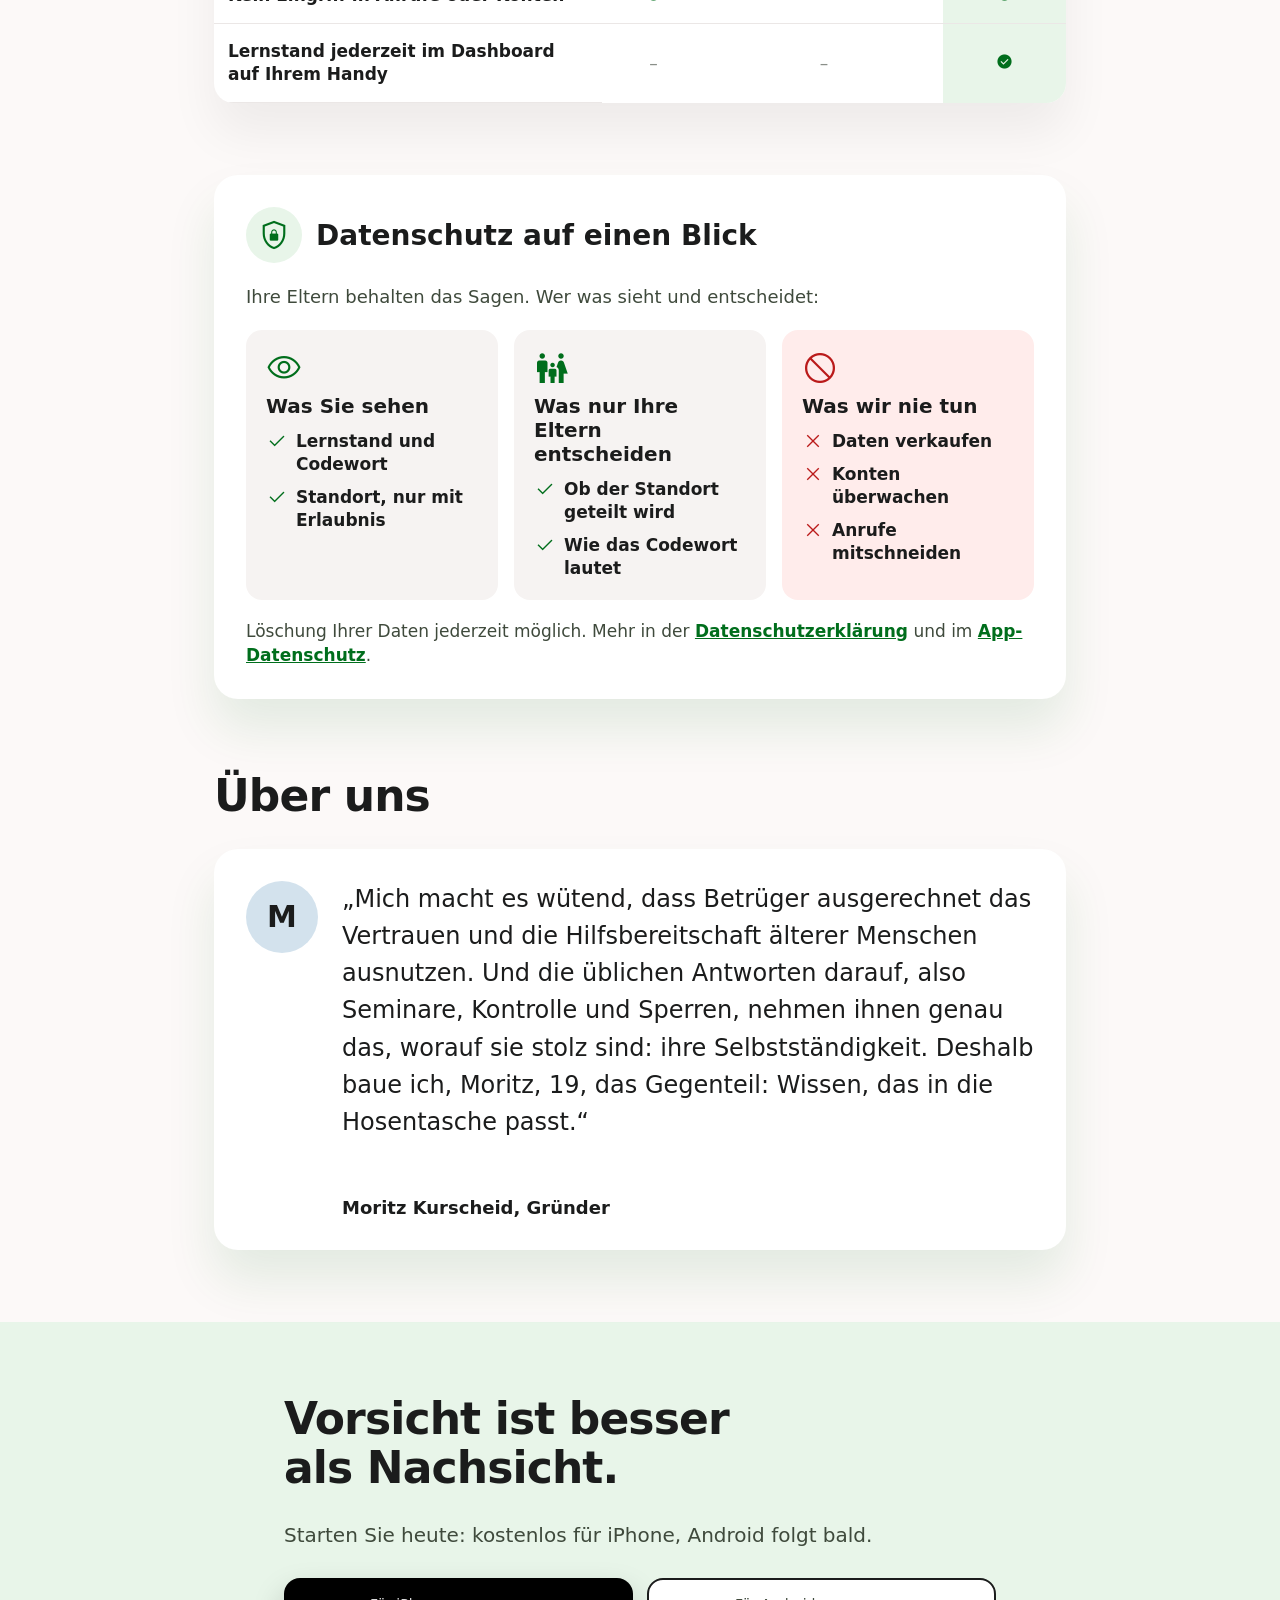
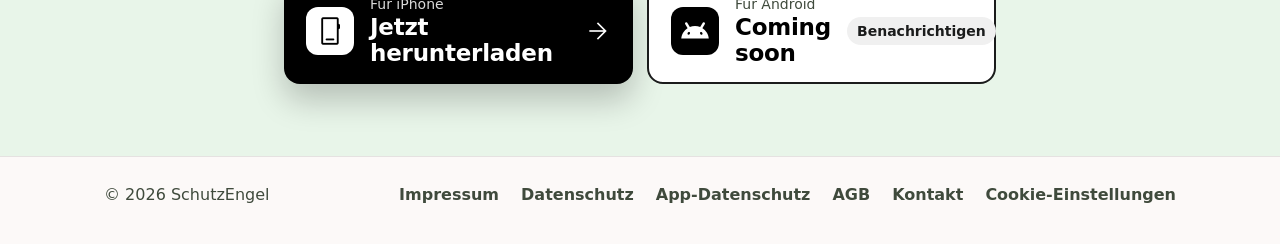
==== commit 2128d69f: "Live-Dashboard vorerst raus, Datenschutz im neuen Karten-Stil Co-Authored-By: Claude Opus 5.5 <norep" ====
--- a/index.html
+++ b/index.html
@@ -168,10 +168,11 @@
 .tbl small{display:block;font-size:13px;font-weight:500;color:var(--body);margin-top:2px}
 .tbl thead .se small{color:#e8f5e9}
 .yes{color:var(--green)}.no{color:#8a8f89}
-.tbl.priv thead th{text-align:left}
-.tbl.priv td{text-align:left;font-weight:700;width:33.33%}
-.tbl.priv td .ms{vertical-align:-5px;margin-right:6px}
-.tbl.priv th.never{background:#ffeceb;color:#690005}
+.priv ul{list-style:none;margin:4px 0 0;padding:0;display:flex;flex-direction:column;gap:10px}
+.priv li{display:flex;align-items:flex-start;gap:8px;font-size:17px;font-weight:700;line-height:1.35}
+.priv li .ms{font-size:22px;color:var(--green)}
+.priv .never{background:#ffeceb}
+.priv .never li .ms{color:#ba1a1a}
 /* Über uns */
 .founder{display:flex;gap:24px;align-items:flex-start;flex-wrap:wrap;padding:32px}
 .founder blockquote{margin:0;flex:1 1 300px;font-size:clamp(20px,2.2vw,24px);line-height:1.55;color:var(--ink)}
@@ -179,8 +180,7 @@
 /* Schluss */
 .final{background:#e8f5e9}
 @media (max-width:640px){
-  #db{width:100%!important;max-width:320px}
-  .sec{padding:56px 0}
+    .sec{padding:56px 0}
   .tbl th,.tbl td{padding:12px 8px}
   table.tbl{font-size:15px}
   .tbl thead th{font-size:14px}
@@ -323,11 +323,11 @@
 <div class="wrap stack">
 <div class="stack" style="gap:12px;max-width:760px">
 <h2 class="sec-h" id="quiz-h" style="color:#fff">Testen Sie die App</h2>
-<p class="sec-lead" style="color:#e5e2e1">So üben Ihre Eltern in SchutzEngel: kurze Fragen zu echten Maschen, jede mit Erklärung. Hier 5 Fragen zum Enkeltrick. Ihr Dashboard wertet jede Antwort live aus, so wie Sie es später für Ihre Eltern sehen.</p>
-</div>
-<div style="display:flex;flex-wrap:wrap;gap:32px;align-items:flex-start;justify-content:center">
-
-<div class="quiz-box" style="flex:999 1 440px;min-width:0;max-width:680px">
+<p class="sec-lead" style="color:#e5e2e1">So üben Ihre Eltern in SchutzEngel: kurze Fragen zu echten Maschen, jede mit Erklärung. Hier 5 Fragen zum Enkeltrick. In der App kommen täglich neue dazu, und Sie sehen den Fortschritt.</p>
+</div>
+<div>
+
+<div class="quiz-box" style="max-width:760px">
 <div id="qz-start" class="stack" style="gap:16px">
 <p style="margin:0;font-size:20px;line-height:1.5">5 Fragen, ca. 2 Minuten. Schaffen Sie alle?</p>
 <button type="button" class="btn-green" id="qz-go">Quiz starten<span class="ms" aria-hidden="true" style="font-size:26px">arrow_forward</span></button>
@@ -363,25 +363,6 @@
 </div>
 </div>
 </div>
-</div>
-
-<!-- Live-Dashboard -->
-<div class="phone-col" style="flex:1 1 280px">
-<span class="phone-tag" style="background:var(--green)"><span class="ms" aria-hidden="true" style="font-size:20px;vertical-align:-3px">monitoring</span> Ihr Dashboard, live</span>
-<div class="phone" id="db" style="width:300px;height:auto;min-height:560px;gap:12px;color:var(--ink)" aria-label="Live-Dashboard: So sehen Sie den Lernstand" role="region">
-<div style="display:flex;align-items:center;gap:10px"><span style="width:40px;height:40px;border-radius:999px;background:var(--slate-bg);display:flex;align-items:center;justify-content:center;font-weight:800">M</span><div style="display:flex;flex-direction:column;flex-grow:1"><span style="font-size:13px;color:var(--slate);font-weight:700">LERNSTAND</span><span style="font-size:18px;font-weight:800">Mama</span></div><span id="db-live" style="display:flex;align-items:center;gap:6px;font-size:12px;font-weight:800;letter-spacing:.08em;color:var(--slate)"><i style="width:8px;height:8px;border-radius:999px;background:#bdbdbd" id="db-dot"></i><span id="db-state">WARTET</span></span></div>
-<div class="ph-card" style="display:flex;align-items:center;gap:14px">
-<svg width="72" height="72" viewBox="0 0 36 36" aria-hidden="true" style="flex-shrink:0;transform:rotate(-90deg)"><circle cx="18" cy="18" r="15.9" fill="none" stroke="#e5e2e1" stroke-width="3.6"/><circle id="db-ring" cx="18" cy="18" r="15.9" fill="none" stroke="#4caf50" stroke-width="3.6" stroke-linecap="round" stroke-dasharray="0 100" style="transition:stroke-dasharray .5s"/></svg>
-<div style="display:flex;flex-direction:column;gap:2px"><span style="font-size:32px;line-height:1.05;font-weight:800;letter-spacing:-.02em;color:var(--green);white-space:nowrap" id="db-score">0 von 5</span><span style="font-size:14px;color:var(--body)" id="db-sub">Fallen sicher erkannt</span></div>
-</div>
-<div class="ph-card" style="display:flex;flex-direction:column;gap:2px;padding:8px 14px">
-<div style="font-size:13px;font-weight:800;letter-spacing:.06em;color:var(--slate);padding:6px 0">ENKELTRICK · HEUTE</div>
-<ul id="db-list" style="list-style:none;margin:0;padding:0;display:flex;flex-direction:column"></ul>
-</div>
-<div id="db-tip" style="border-radius:12px;padding:12px;display:flex;align-items:flex-start;gap:10px;font-size:14px;line-height:1.4;background:var(--soft);border:1px solid var(--line)"><span class="ms" aria-hidden="true" style="font-size:22px;color:var(--slate)" id="db-tip-i">hourglass_empty</span><span id="db-tip-t">Sobald die erste Antwort kommt, sehen Sie hier, worüber Sie sprechen sollten.</span></div>
-<div style="margin-top:auto;font-size:13px;color:var(--slate)" id="db-last">Letztes Quiz: noch keins</div>
-</div>
-<span style="font-size:15px;color:#bfc4bd">Beispielansicht · Ihre Antworten bleiben auf diesem Gerät</span>
 </div>
 
 </div>
@@ -411,19 +392,22 @@
 <!-- Datenschutz auf einen Blick -->
 <section class="sec" aria-labelledby="priv-h" style="padding-top:0">
 <div class="narrow stack" style="max-width:900px">
-<h2 class="sec-h" id="priv-h">Datenschutz auf einen Blick</h2>
-<p class="sec-lead">Ihre Eltern behalten das Sagen. Wer was sieht und entscheidet:</p>
-<div class="tbl-wrap">
-<table class="tbl priv">
-<thead><tr><th scope="col">Was Sie sehen</th><th scope="col">Was nur Ihre Eltern entscheiden</th><th scope="col" class="never">Was wir nie tun</th></tr></thead>
-<tbody>
-<tr><td><span class="ms yes" aria-hidden="true">check</span>Lernstand und Codewort</td><td><span class="ms yes" aria-hidden="true">check</span>Ob der Standort geteilt wird</td><td><span class="ms" aria-hidden="true" style="color:#ba1a1a">close</span>Daten verkaufen</td></tr>
-<tr><td><span class="ms yes" aria-hidden="true">check</span>Standort, nur mit Erlaubnis</td><td><span class="ms yes" aria-hidden="true">check</span>Wie das Codewort lautet</td><td><span class="ms" aria-hidden="true" style="color:#ba1a1a">close</span>Konten überwachen</td></tr>
-<tr><td></td><td></td><td><span class="ms" aria-hidden="true" style="color:#ba1a1a">close</span>Anrufe mitschneiden</td></tr>
-</tbody>
-</table>
-</div>
-<p style="margin:0;font-size:18px;color:var(--body)">Löschung Ihrer Daten jederzeit möglich. Mehr in der <a href="/datenschutz" style="font-weight:700">Datenschutzerklärung</a> und im <a href="/app-datenschutz" style="font-weight:700">App-Datenschutz</a>.</p>
+<div class="card connect">
+<div style="display:flex;align-items:center;gap:14px">
+<span style="width:56px;height:56px;border-radius:999px;background:#e8f5e9;display:flex;align-items:center;justify-content:center;flex-shrink:0"><span class="ms" aria-hidden="true" style="font-size:34px;color:var(--green)">shield_lock</span></span>
+<h2 id="priv-h" style="margin:0;font-size:28px;font-weight:800">Datenschutz auf einen Blick</h2>
+</div>
+<p class="p">Ihre Eltern behalten das Sagen. Wer was sieht und entscheidet:</p>
+<div class="grid3 priv">
+<div><span class="ms" aria-hidden="true" style="font-size:36px;color:var(--green)">visibility</span><span style="font-size:20px;font-weight:800">Was Sie sehen</span>
+<ul><li><span class="ms" aria-hidden="true">check</span>Lernstand und Codewort</li><li><span class="ms" aria-hidden="true">check</span>Standort, nur mit Erlaubnis</li></ul></div>
+<div><span class="ms" aria-hidden="true" style="font-size:36px;color:var(--green)">family_restroom</span><span style="font-size:20px;font-weight:800">Was nur Ihre Eltern entscheiden</span>
+<ul><li><span class="ms" aria-hidden="true">check</span>Ob der Standort geteilt wird</li><li><span class="ms" aria-hidden="true">check</span>Wie das Codewort lautet</li></ul></div>
+<div class="never"><span class="ms" aria-hidden="true" style="font-size:36px;color:#ba1a1a">block</span><span style="font-size:20px;font-weight:800">Was wir nie tun</span>
+<ul><li><span class="ms" aria-hidden="true">close</span>Daten verkaufen</li><li><span class="ms" aria-hidden="true">close</span>Konten überwachen</li><li><span class="ms" aria-hidden="true">close</span>Anrufe mitschneiden</li></ul></div>
+</div>
+<p class="muted" style="margin:0;font-size:17px">Löschung Ihrer Daten jederzeit möglich. Mehr in der <a href="/datenschutz" style="font-weight:700">Datenschutzerklärung</a> und im <a href="/app-datenschutz" style="font-weight:700">App-Datenschutz</a>.</p>
+</div>
 </div>
 </section>
 
@@ -745,27 +729,23 @@
       a: ['Vorsichtig einen Namen raten, um höflich zu sein', 'Den Namen nicht nennen und stattdessen sagen: „Sag du mir, wer du bist“', 'Sofort auflegen, ohne etwas zu sagen', 'Fragen, ob es um Geld geht'],
       correct: 1, hint: 'Wer rät, gibt dem Betrüger etwas in die Hand.', right: 'Genau so!', wrong: 'Fast, aber Falle!',
       explain: 'Wer einen Namen rät, liefert den Betrügern die Identität auf dem Silbertablett. Ab da spielen sie den Enkel, die Nichte oder den Neffen. Auflegen ist auch okay, aber die stärkste Reaktion ist, den Spieß umzudrehen.',
-      topic: '„Rate mal, wer hier ist“', tip: 'Üben Sie zusammen: Nie einen Namen raten, sondern fragen „Wer ist da?“' },
+      },
     { q: 'Der „Enkel“ sagt, seine Handynummer sei neu, weil das alte Handy kaputt ist. Was ist der sicherste nächste Schritt?',
       a: ['Die neue Nummer speichern und zurückrufen', 'Ihn nach einem Foto der neuen Nummer fragen', 'Auflegen und die alte, bekannte Nummer oder einen anderen Verwandten anrufen', 'Ihn nach dem Geburtsdatum fragen'],
       correct: 2, hint: 'Vertraue nur Nummern, die du schon vorher hattest.', right: 'Sauber erkannt!', wrong: 'Genau das wollen sie.',
-      explain: 'Die „neue Nummer“-Story ist ein Klassiker. Nur der Rückruf auf eine Nummer, die DU schon kennst, oder ein Anruf bei anderen Verwandten entlarvt den Betrug. Geburtsdaten findet man oft online.',
-      topic: 'Neue Handynummer', tip: 'Besprechen Sie: Nur auf Nummern zurückrufen, die schon vorher bekannt waren.' },
+      explain: 'Die „neue Nummer“-Story ist ein Klassiker. Nur der Rückruf auf eine Nummer, die DU schon kennst, oder ein Anruf bei anderen Verwandten entlarvt den Betrug. Geburtsdaten findet man oft online.' },
     { q: 'Der Anrufer braucht dringend 20.000 € für ein Auto, das er morgen nicht mehr kriegt. Er sagt: „Bitte erzähl niemandem was, es ist peinlich.“ Was ist hier das größte Alarmsignal?',
       a: ['Die Höhe des Betrags', 'Dass es um ein Auto geht', 'Die Kombination aus Zeitdruck und Geheimhaltung', 'Dass der Anrufer „peinlich“ sagt'],
       correct: 2, hint: 'Was verhindert, dass du nachdenkst oder jemanden fragst?', right: 'Volltreffer!', wrong: 'Nicht ganz.',
-      explain: 'Zeitdruck plus Geheimhaltung ist das Herzstück der Masche. Die Opfer sollen keine Zeit zum Nachdenken haben und niemanden fragen können. Der konkrete Grund (Auto, Wohnung, Unfall) wechselt ständig.',
-      topic: 'Zeitdruck + Geheimnis', tip: 'Besprechen Sie: Eile plus „Sag niemandem was“ heißt immer auflegen und Sie anrufen.' },
+      explain: 'Zeitdruck plus Geheimhaltung ist das Herzstück der Masche. Die Opfer sollen keine Zeit zum Nachdenken haben und niemanden fragen können. Der konkrete Grund (Auto, Wohnung, Unfall) wechselt ständig.' },
     { q: 'Es klingelt an der Tür: Ein Mann sagt, er sei ein Bekannter des Enkels und komme das Geld „abholen“. Die Oma hat von der Bank schon alles abgehoben. Was sollte sie tun?',
       a: ['Geld übergeben, aber eine Quittung verlangen', 'Nichts übergeben, Tür zu und die Polizei über 110 rufen', 'Den Enkel anrufen, während der Abholer wartet', 'Das Geld im Briefkasten hinterlegen'],
       correct: 1, hint: 'Was würde ein echter Enkel nie tun?', right: 'Richtig!', wrong: 'Autsch, so nicht.',
-      explain: 'Echte Enkel schicken niemals Fremde zum Geldabholen. Die Polizei bittet man genau in so einem Moment um Hilfe, denn oft lassen sich die Abholer sogar noch festnehmen. Eine Quittung bringt nichts, das Geld ist weg.',
-      topic: 'Fremder holt Geld ab', tip: 'Besprechen Sie: Nie Geld an Fremde an der Tür geben, sofort 110 rufen.' },
+      explain: 'Echte Enkel schicken niemals Fremde zum Geldabholen. Die Polizei bittet man genau in so einem Moment um Hilfe, denn oft lassen sich die Abholer sogar noch festnehmen. Eine Quittung bringt nichts, das Geld ist weg.' },
     { q: 'Warum sind gerade Menschen mit einem eingetragenen Vornamen im Telefonbuch, wie „Gertrud“ oder „Helmut“, ein beliebtes Ziel?',
       a: ['Weil sie angeblich mehr Geld haben', 'Weil altmodische Vornamen auf eine ältere Generation hindeuten', 'Weil sie häufiger zu Hause sind', 'Weil sie ihre Nummer öffentlich ändern'],
       correct: 1, hint: 'Denk an Vornamen, die es heute kaum noch gibt.', right: 'Gut gedacht!', wrong: 'Überraschend, oder?',
-      explain: 'Betrüger suchen in Verzeichnissen gezielt nach Vornamen, die typisch für ältere Jahrgänge sind. Tipp: Beim Telefonbucheintrag nur Initiale statt Vorname verwenden oder den Eintrag ganz löschen lassen.',
-      topic: 'Vorname im Telefonbuch', tip: 'Gemeinsam erledigen: Telefonbucheintrag auf Initiale ändern oder löschen lassen.' }
+      explain: 'Betrüger suchen in Verzeichnissen gezielt nach Vornamen, die typisch für ältere Jahrgänge sind. Tipp: Beim Telefonbucheintrag nur Initiale statt Vorname verwenden oder den Eintrag ganz löschen lassen.' }
   ];
   var LETTERS = ['A', 'B', 'C', 'D'];
   var WA_TEXT = 'Ich hab gerade das Enkeltrick-Quiz gemacht: 5 knifflige Fragen. Bist du wirklich sicher? Probier es mal aus: https://schutzengel.info/#quiz';
@@ -776,50 +756,6 @@
     if (score === 5) return { title: 'Absolute Profi-Abwehr!', text: 'Jetzt Ihr Wissen weitergeben: Schicken Sie das Quiz an Mama, Papa, Oma oder Opa.' };
     if (score >= 3) return { title: 'Stark!', text: 'Ein, zwei Fallen waren fies. Genau deshalb lohnt es sich, das Quiz auch mit Ihrer Familie zu machen.' };
     return { title: 'Gut, dass Sie es jetzt wissen, nicht erst am Telefon.', text: 'Lesen Sie die Erklärungen nochmal durch und teilen Sie das Quiz mit Ihren Liebsten.' };
-  }
-
-  function renderDashboard() {
-    var right = qs.results.filter(function (r) { return r; }).length;
-    var done = qs.results.length, finished = done === QUESTIONS.length, started = $('qz-start').hidden;
-    $('db-score').textContent = right + ' von ' + QUESTIONS.length;
-    $('db-sub').textContent = finished ? 'Fallen sicher erkannt' : 'Fallen sicher erkannt · ' + done + ' beantwortet';
-    $('db-ring').setAttribute('stroke-dasharray', (right / QUESTIONS.length * 100).toFixed(1) + ' 100');
-    $('db-state').textContent = finished ? 'FERTIG' : started ? 'LIVE' : 'WARTET';
-    $('db-dot').style.background = started && !finished ? '#4caf50' : finished ? '#006e1c' : '#bdbdbd';
-    var list = $('db-list'); list.innerHTML = '';
-    QUESTIONS.forEach(function (q, i) {
-      var r = qs.results[i], current = started && !finished && i === done;
-      var icon = r === true ? 'check_circle' : r === false ? 'error' : current ? 'pending' : 'radio_button_unchecked';
-      var color = r === true ? '#006e1c' : r === false ? '#ba1a1a' : current ? '#526069' : '#bdbdbd';
-      var label = r === true ? 'sicher' : r === false ? 'üben' : current ? 'läuft …' : '';
-      var li = document.createElement('li');
-      li.style.cssText = 'display:flex;align-items:center;gap:10px;padding:9px 0;border-top:' + (i ? '1px solid #ebe7e6' : 'none') + ';font-size:14px;font-weight:700;transition:background .3s';
-      li.innerHTML = '<span class="ms' + (r !== undefined ? ' fill' : '') + '" aria-hidden="true" style="font-size:22px;color:' + color + '">' + icon + '</span>' +
-        '<span style="flex-grow:1;color:' + (r === undefined && !current ? '#8a8f89' : '#1b1c1c') + '"></span>' +
-        '<span style="font-size:12px;font-weight:800;color:' + color + '">' + label + '</span>';
-      li.children[1].textContent = q.topic;
-      list.appendChild(li);
-    });
-    var wrong = [];
-    qs.results.forEach(function (r, i) { if (r === false) wrong.push(QUESTIONS[i]); });
-    var tip = $('db-tip'), ti = $('db-tip-i'), tt = $('db-tip-t');
-    if (!done) {
-      tip.style.background = 'var(--soft)'; tip.style.borderColor = 'var(--line)'; ti.style.color = 'var(--slate)';
-      ti.textContent = started ? 'hourglass_top' : 'hourglass_empty';
-      tt.textContent = started ? 'Quiz läuft. Die erste Antwort erscheint gleich hier.' : 'Sobald die erste Antwort kommt, sehen Sie hier, worüber Sie sprechen sollten.';
-    } else if (wrong.length) {
-      tip.style.background = '#fff7e0'; tip.style.borderColor = '#f0d48a'; ti.style.color = '#7a5900';
-      ti.textContent = 'forum';
-      tt.textContent = (wrong.length > 1 ? wrong.length + ' Themen zum Besprechen. ' : '') + wrong[wrong.length - 1].tip;
-    } else {
-      tip.style.background = '#e8f5e9'; tip.style.borderColor = '#a5d6a7'; ti.style.color = 'var(--green)';
-      ti.textContent = 'verified';
-      tt.textContent = finished ? 'Alle Fallen erkannt. Kein Gesprächsbedarf, weiter so!' : 'Bisher alles sicher erkannt. Kein Gesprächsbedarf.';
-    }
-    if (done) {
-      var d = new Date();
-      $('db-last').textContent = 'Letztes Quiz: gerade eben, ' + String(d.getHours()).padStart(2, '0') + ':' + String(d.getMinutes()).padStart(2, '0') + ' Uhr';
-    } else { $('db-last').textContent = 'Letztes Quiz: noch keins'; }
   }
 
   function renderQuestion() {
@@ -840,7 +776,6 @@
     $('qz-hint').hidden = true; $('qz-hint-btn').hidden = false; $('qz-fb').hidden = true;
     $('qz-hint-t').textContent = q.hint;
     qs.choice = null;
-    renderDashboard();
   }
 
   function pickAnswer(i) {
@@ -862,7 +797,6 @@
     $('qz-fb').hidden = false;
     $('qz-pfill').style.width = ((qs.step + 1) / QUESTIONS.length * 100) + '%';
     $('qz-pbar').setAttribute('aria-valuenow', String(qs.step + 1));
-    renderDashboard();
   }
 
   function startQuiz() {
@@ -883,10 +817,8 @@
     $('qz-score').textContent = score + '/' + QUESTIONS.length;
     $('qz-res-t').textContent = res.title; $('qz-res-x').textContent = res.text;
     $('qz-res-t').focus({ preventScroll: true });
-    renderDashboard();
   });
   $('qz-wa').href = 'https://wa.me/?text=' + encodeURIComponent(WA_TEXT);
-  renderDashboard();
 
   route();
 })();
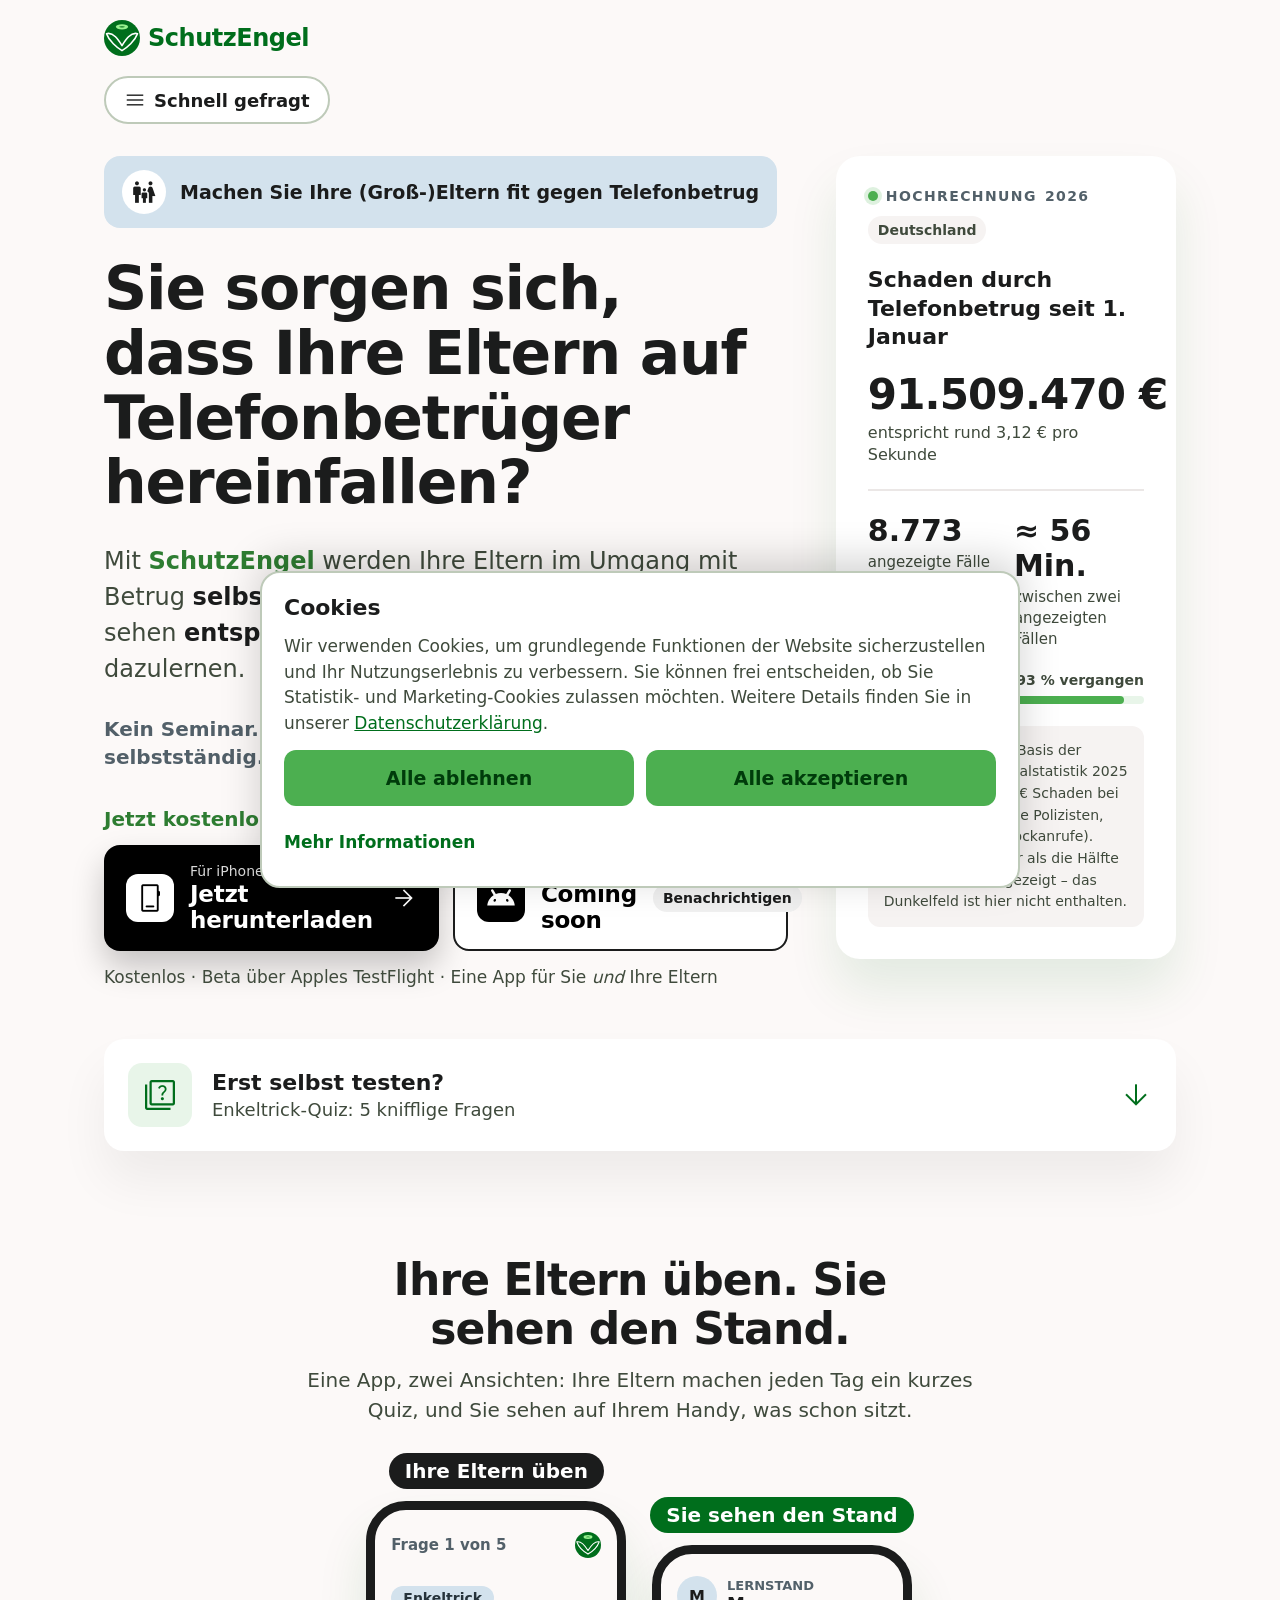
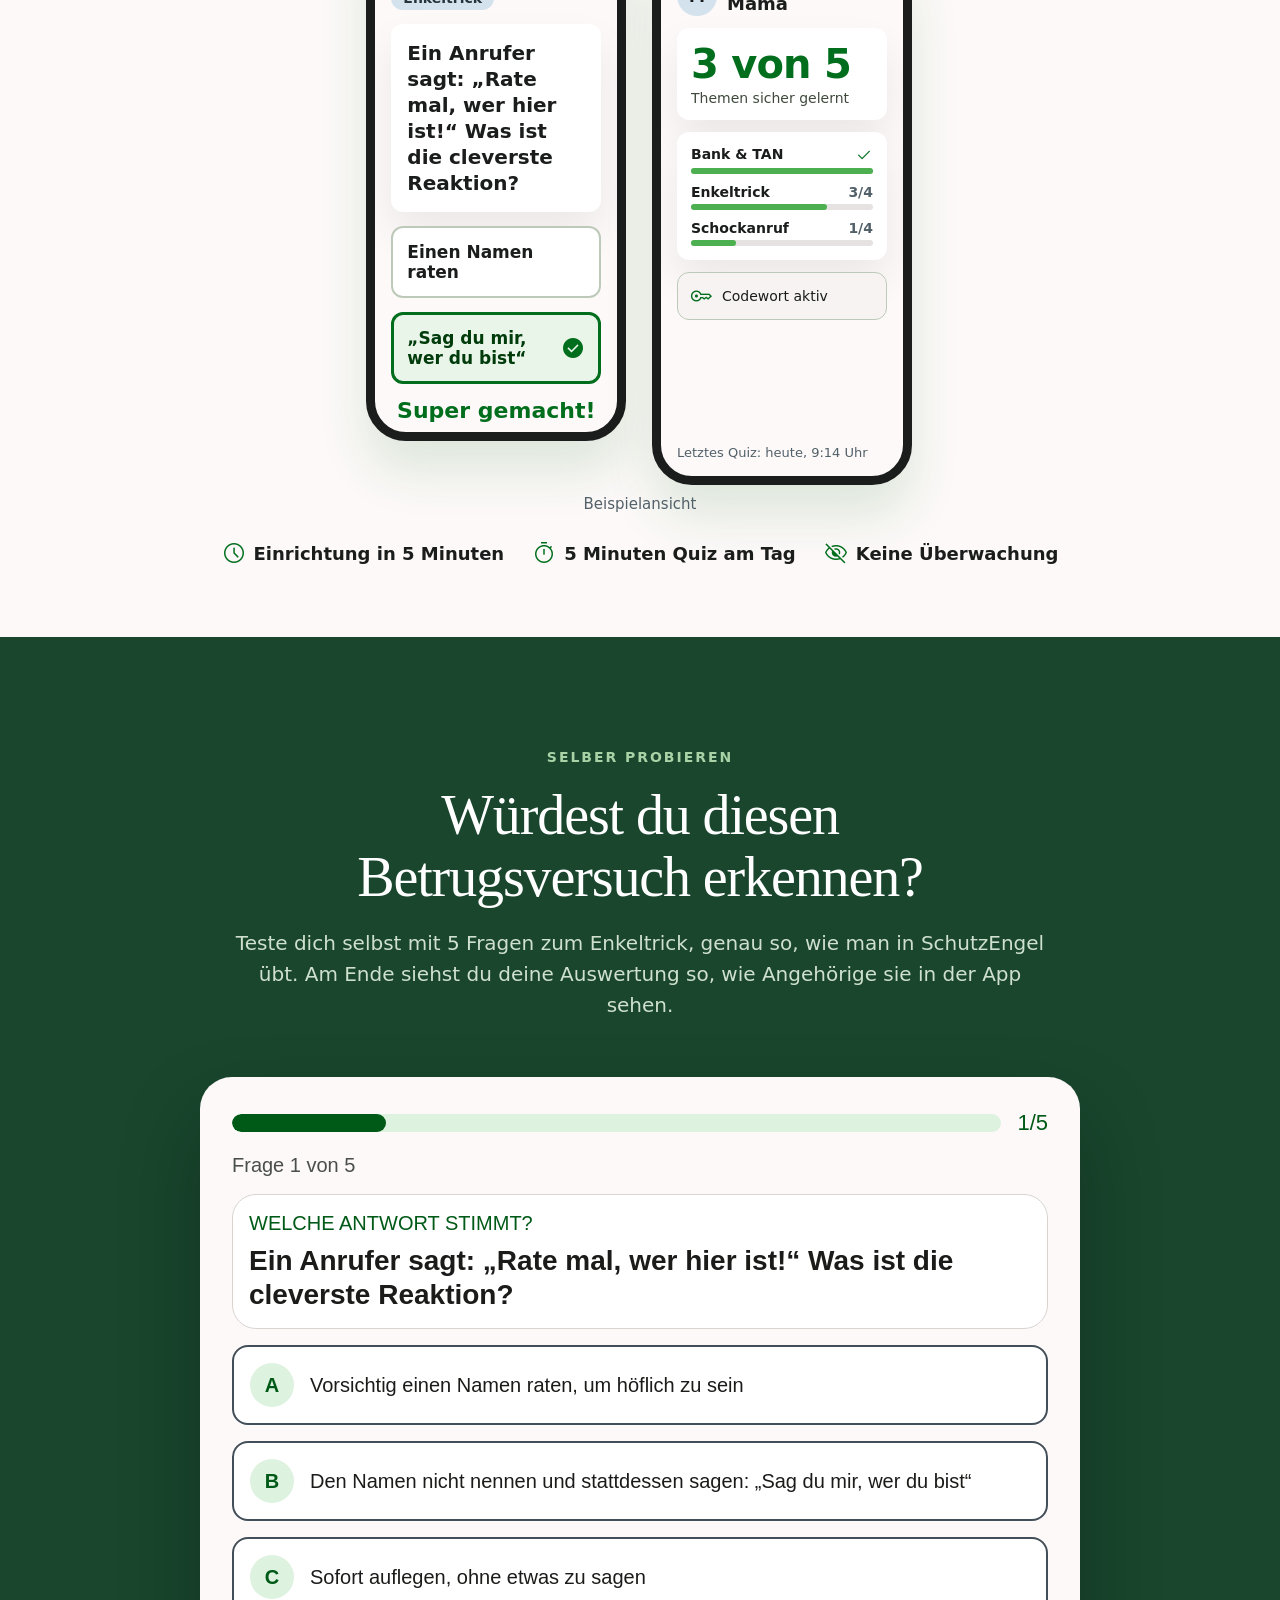
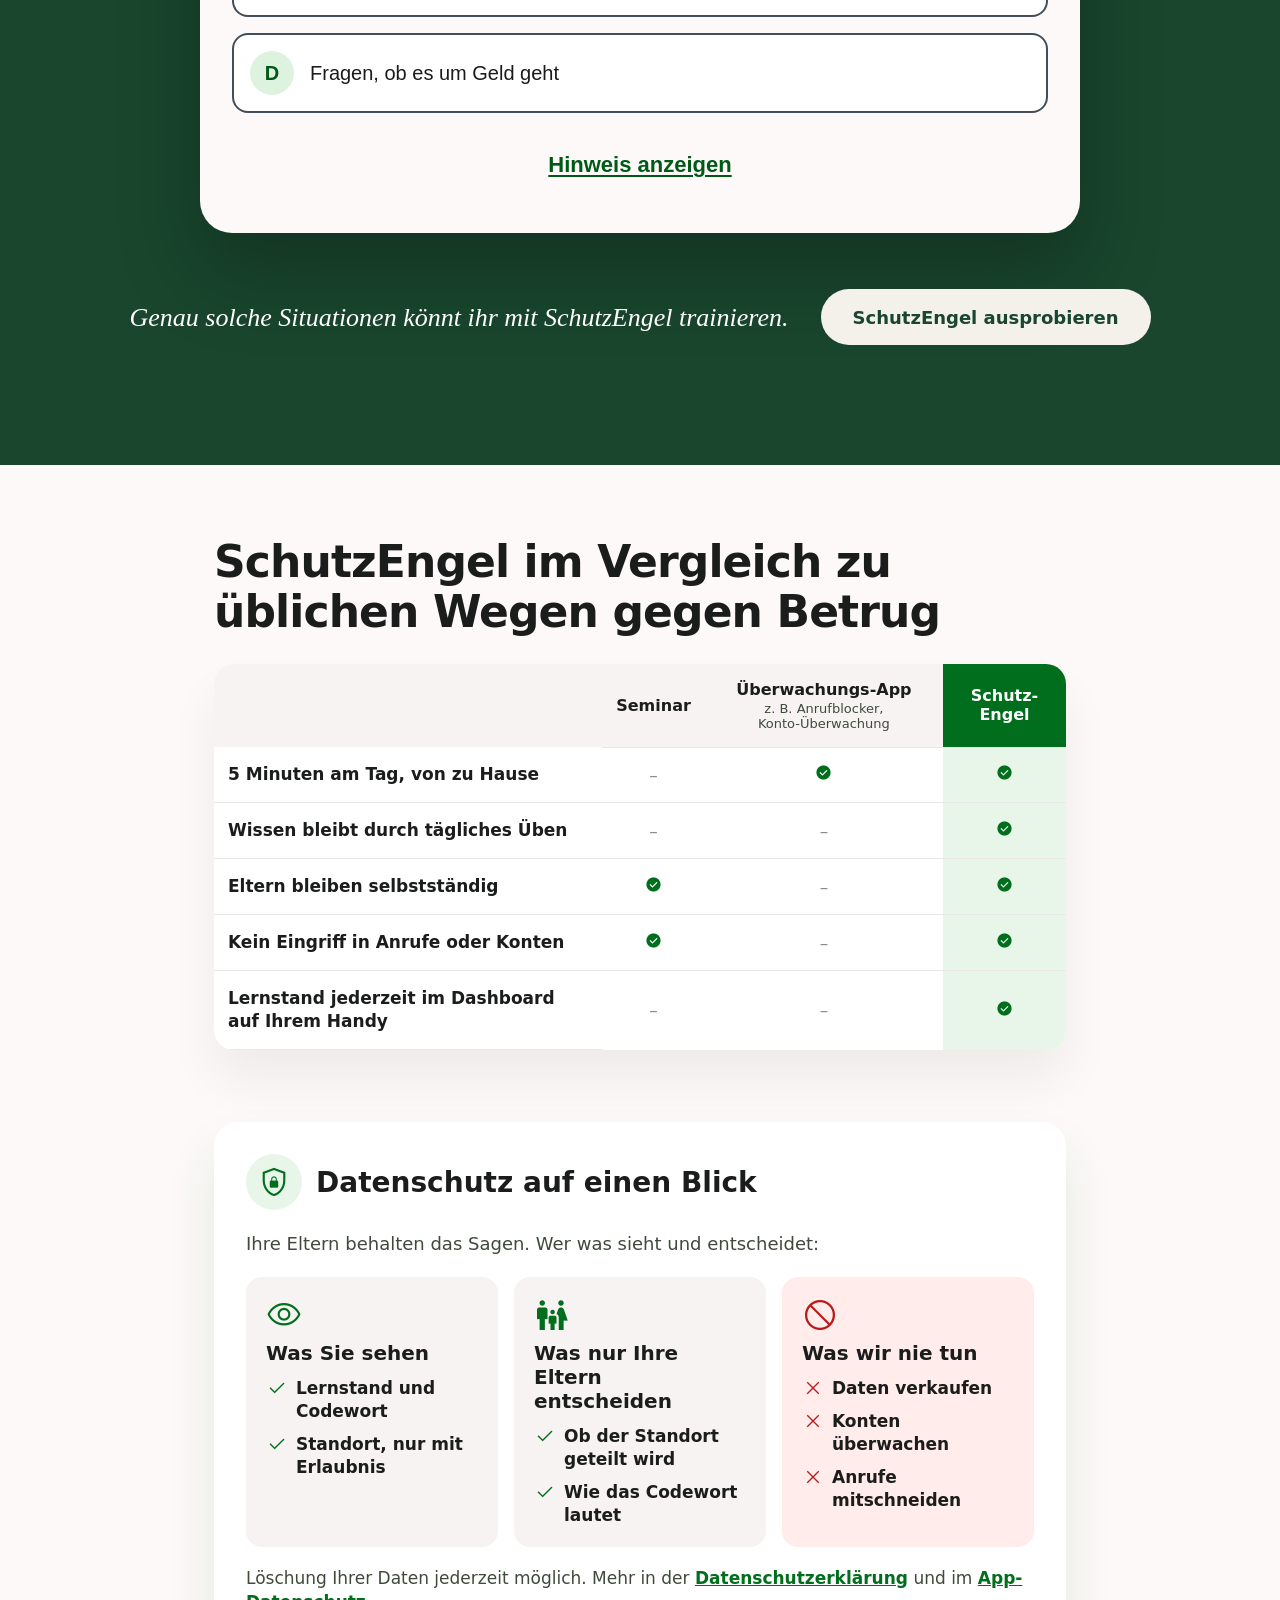
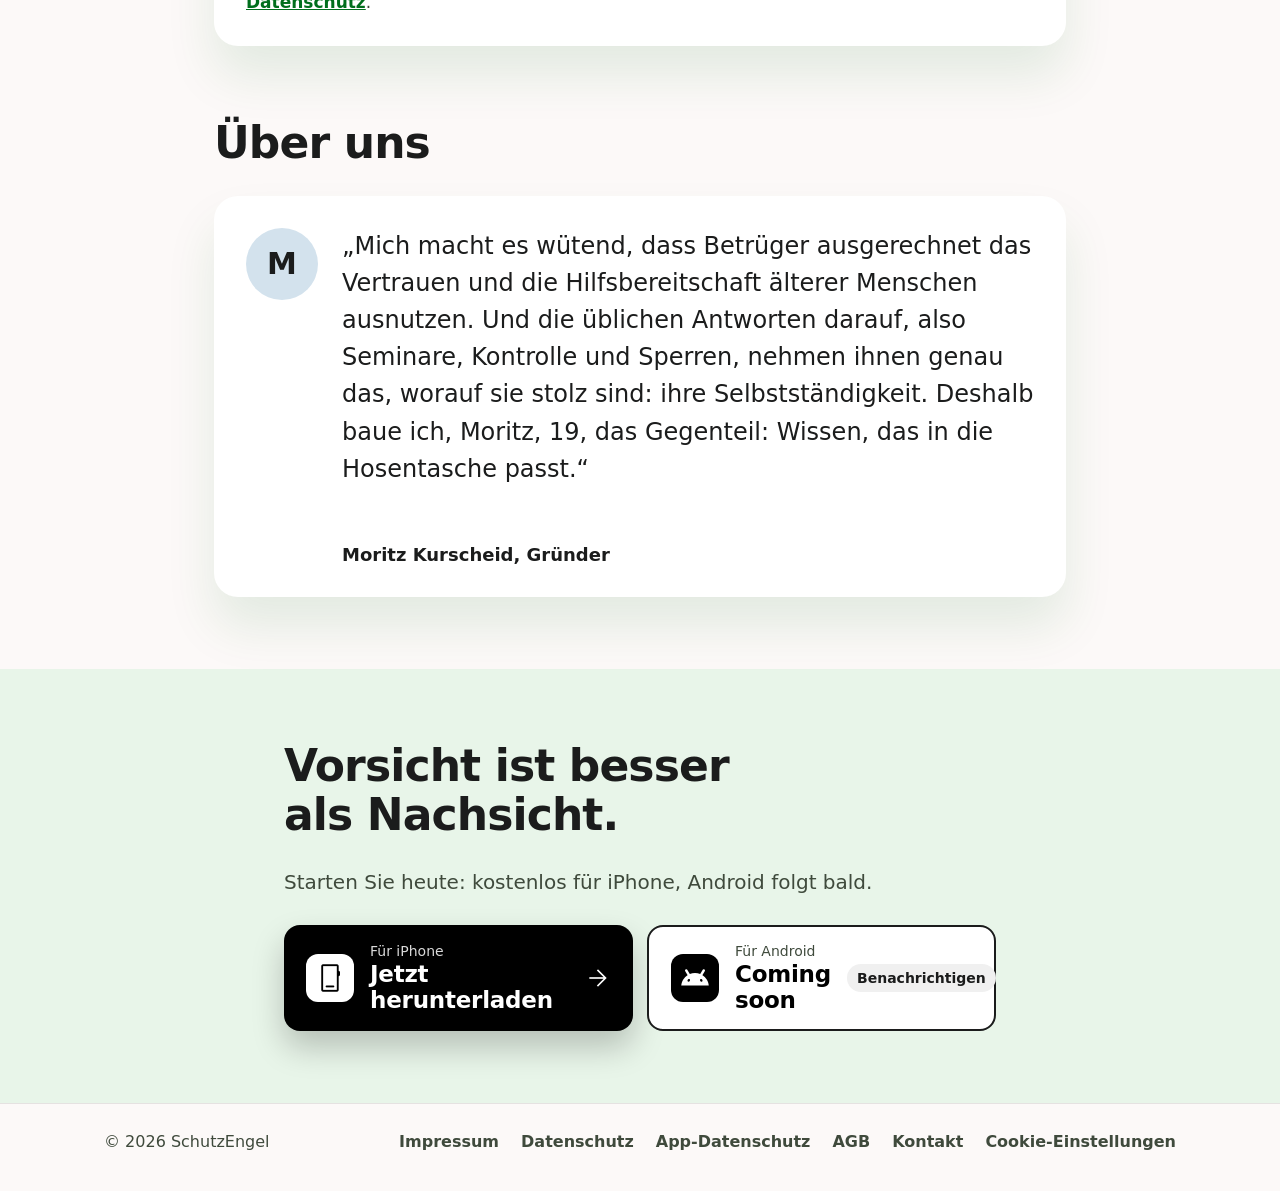
==== commit 0ec1cb6a: "Quiz im App-Design, danach Auswertung wie in der Angehörigen-Übersicht - Quiz-Abschnitt (#quiz) 1:1 " ====
--- a/index.html
+++ b/index.html
@@ -136,23 +136,218 @@
 .ph-line{height:6px;border-radius:999px;background:#e5e2e1}.ph-line div{height:100%;border-radius:999px;background:var(--green-fill)}
 .facts{list-style:none;margin:0;padding:0;display:flex;flex-wrap:wrap;gap:12px 28px;justify-content:center;font-size:18px;font-weight:700}
 .facts li{display:flex;align-items:center;gap:8px}
-/* Quiz */
-.quiz-sec{background:var(--ink);color:#fff}
-.quiz-box{background:#fff;color:var(--ink);border-radius:24px;padding:24px 20px;display:flex;flex-direction:column;gap:18px}
-.qbar{height:10px;border-radius:999px;background:#e5e2e1;overflow:hidden}.qbar div{height:100%;border-radius:999px;background:var(--green-fill);transition:width .3s}
-.opt{display:flex;align-items:center;gap:12px;width:100%;min-height:60px;padding:12px 14px;text-align:left;border:2px solid var(--line);border-radius:12px;background:#fff;color:var(--ink);font:inherit;font-size:18px;line-height:1.35;font-weight:700;cursor:pointer}
-.opt:hover:not(:disabled){border-color:var(--green)}
-.opt:disabled{cursor:default}
-.opt .l{width:34px;height:34px;border-radius:10px;background:#f0edec;display:flex;align-items:center;justify-content:center;font-size:16px;font-weight:800;flex-shrink:0}
-.opt[data-state="right"]{border:3px solid var(--green);background:#eaf5ea;color:var(--green-ink)}
-.opt[data-state="wrong"]{border:3px solid #ba1a1a;background:#ffeceb;color:#690005}
-.opt[data-state="dim"]{opacity:.55}
-.lnk{display:inline-flex;align-items:center;gap:8px;min-height:44px;padding:0;border:none;background:none;font:inherit;font-size:17px;font-weight:700;color:var(--green);cursor:pointer}
-.hint{margin:0;display:flex;gap:10px;align-items:flex-start;background:#fff7e0;color:#4a3800;border-radius:12px;padding:12px 14px;font-size:17px}
-.fb{display:flex;align-items:flex-start;gap:12px;padding:16px;border-radius:12px}
-.fb p{margin:0}
-.quiz-box .platforms{grid-template-columns:1fr}
-.score{width:72px;height:72px;border-radius:999px;background:rgba(76,175,80,.2);color:var(--green);display:flex;align-items:center;justify-content:center;flex-shrink:0;font-size:26px;font-weight:800}
+/* ============ Quiz im App-Design ============
+   Quelle der Werte: App-Repo ios/Packages/SEDesignSystem (Tokens, Light-Mode aus Colors.xcassets),
+   Features/Training (Senior-Quiz) und TourPreviewFamilyOverview / FamilyHome (Angehörigen-Übersicht).
+   iOS-Textstile bei „Large“: largeTitle 34/41, title 28/34, title2 22/28, title3 20/25, body 17/22,
+   callout 16/21, subheadline 15/20, caption 12/16. */
+@font-face{font-family:"SE Fraunces";src:url("/fonts/fraunces-var-latin.woff2") format("woff2");font-weight:100 900;font-style:normal;font-display:swap}
+:root{
+  /* SEColor (ColorTokens.swift, Colors.xcassets, Light) */
+  --se-canvas:#FCF9F8;        /* canvas */
+  --se-surface:#FFFFFF;       /* surface */
+  --se-surface-warm:#F4EEE8;  /* surfaceWarm */
+  --se-warm-soft:#FBEADB;     /* warmSoft */
+  --se-ink:#1B1C1A;           /* ink */
+  --se-ink-muted:#4A4F4C;     /* inkMuted */
+  --se-accent:#005A17;        /* accent */
+  --se-accent-soft:#DDF2DF;   /* accentSoft */
+  --se-accent-deep:#0B3D1A;   /* accentDeep */
+  --se-accent-line:#9CC7A2;   /* accentLine */
+  --se-on-accent:#FFFFFF;     /* onAccent */
+  --se-alert:#961010;         /* alert */
+  --se-alert-soft:#FBE3E0;    /* alertSoft */
+  --se-alert-line:#E0A19B;    /* alertLine */
+  --se-caution:#664500;       /* caution */
+  --se-caution-soft:#FFF1D6;  /* cautionSoft */
+  --se-steel:#434F58;         /* steel */
+  --se-divider:#D9D4CF;       /* divider */
+  --se-deep-track:#5E9A6B;    /* deepTrack */
+  --se-flame:#D97A35;         /* flame */
+  --se-angel-line:#7DBB83;    /* angelLine */
+  --se-angel-halo:#9BF58F;    /* angelHalo */
+  /* Spacing (MetricTokens.swift) */
+  --se-xs:4px;--se-s:8px;--se-m:16px;--se-l:24px;--se-xl:32px;--se-xxl:48px;
+  /* Radius (MetricTokens.swift) */
+  --se-r-chip:8px;            /* Radius.chip */
+  --se-r-control:16px;        /* Radius.control */
+  --se-r-card:24px;           /* Radius.card */
+  --se-r-duel:32px;           /* Radius.duelCard */
+  /* Metrics (MetricTokens.swift) */
+  --se-tap:72px;              /* Metrics.minTapTarget */
+  --se-primary-h:88px;        /* Metrics.primaryButtonHeight */
+  /* SEType (TypeTokens.swift) */
+  --se-font:-apple-system,BlinkMacSystemFont,"SF Pro Text","Segoe UI",Roboto,"Helvetica Neue",Arial,system-ui,sans-serif;
+  --se-serif:"SE Fraunces",Georgia,"Times New Roman",serif; /* Fraunces[opsz,wght].ttf, selbst gehostet */
+  /* Motion (MotionTokens.swift): Federn als Kurven angenähert */
+  --se-settle:.45s cubic-bezier(.3,1.15,.5,1);   /* Motion.settle  spring(0.45, bounce 0.15) */
+  --se-arrive:.6s cubic-bezier(.3,1.25,.5,1);    /* Motion.arrive  spring(0.6, bounce 0.25) */
+  --se-press:.2s cubic-bezier(.3,1.3,.5,1);      /* Motion.press   spring(0.2, bounce 0.3) */
+  --se-ring:.9s cubic-bezier(.25,1.05,.5,1);     /* Motion.ring    spring(0.9, bounce 0.1) */
+  /* Rahmen-Sektion (Canvas „Website Redesign“, Bild 3) */
+  --rd-green:#19462D;--rd-eyebrow:#A9D3A6;--rd-lead:#CFE0CF;--rd-paper:#F3F1E9;
+  --rd-serif:"Iowan Old Style","Palatino Linotype",Palatino,"Book Antiqua",Georgia,serif;
+}
+/* Rahmen */
+.quiz-sec{background:var(--rd-green);color:#fff;padding:112px 0 120px}
+.qz-head{display:flex;flex-direction:column;align-items:center;gap:20px;text-align:center;max-width:820px;margin:0 auto}
+.qz-eyebrow{font-size:14px;font-weight:600;letter-spacing:.14em;text-transform:uppercase;color:var(--rd-eyebrow)}
+.qz-h{margin:0;font-family:var(--rd-serif);font-size:clamp(34px,5vw,56px);line-height:1.1;font-weight:500;letter-spacing:-.02em;color:#fff;text-wrap:balance}
+.qz-lead{margin:0;font-size:20px;line-height:1.55;color:var(--rd-lead)}
+.qz-outro{display:flex;flex-wrap:wrap;align-items:center;justify-content:center;gap:20px 32px;margin-top:56px;text-align:center}
+.qz-outro p{margin:0;font-family:var(--rd-serif);font-style:italic;font-size:clamp(21px,2.4vw,26px);line-height:1.35;color:#fff}
+.qz-outro a{display:inline-flex;align-items:center;min-height:56px;text-decoration:none;background:var(--rd-paper);color:var(--rd-green);font-size:18px;font-weight:600;padding:0 32px;border-radius:999px}
+.qz-outro a:hover{color:var(--rd-green);filter:brightness(1.04)}
+.quiz-sec :focus-visible{outline:3px solid var(--rd-eyebrow);outline-offset:3px}
+/* Bildschirm der App: Grund canvas, Ecken Radius.duelCard */
+.se-app{max-width:880px;margin:56px auto 0;background:var(--se-canvas);color:var(--se-ink);border-radius:var(--se-r-duel);padding:var(--se-xl);box-shadow:0 40px 80px rgba(0,0,0,.25);font-family:var(--se-font);-webkit-font-smoothing:antialiased;text-align:left}
+.se-app :focus-visible{outline:3px solid var(--se-accent);outline-offset:3px;border-radius:var(--se-r-control)}
+.se-app [tabindex="-1"]:focus{outline:none}
+.se-app button,.se-app a{-webkit-tap-highlight-color:transparent}
+.se-view{display:flex;flex-direction:column}
+.se-fade{animation:se-in var(--se-arrive) both}
+.se-fade-out{opacity:0;transition:opacity .3s ease-out}
+@keyframes se-in{from{opacity:0}to{opacity:1}}
+.se-sr{position:absolute;width:1px;height:1px;overflow:hidden;clip:rect(0 0 0 0);white-space:nowrap}
+/* QuestionScreen: VStack spacing m */
+.se-q{gap:var(--se-m)}
+/* RoundTopBar ohne Schließen-Knopf: ProgressBar (Kapsel 18, Zahl in SEType.control) */
+.se-pbar{display:flex;align-items:center;gap:var(--se-m)}
+.se-pbar-track{flex:1;height:18px;border-radius:999px;background:var(--se-accent-soft);overflow:hidden}
+.se-pbar-fill{height:100%;border-radius:999px;background:var(--se-accent);transition:width var(--se-ring)}
+.se-pbar-count{font-size:22px;line-height:28px;color:var(--se-accent);font-variant-numeric:tabular-nums;white-space:nowrap}
+.se-pos{margin:0;font-size:20px;line-height:25px;color:var(--se-ink-muted)}           /* SEType.body, inkMuted */
+.se-statement{display:flex;flex-direction:column;gap:var(--se-s);padding:var(--se-m);background:var(--se-surface);border:1px solid var(--se-divider);border-radius:var(--se-r-card)}
+.se-kicker{font-size:20px;line-height:25px;text-transform:uppercase;color:var(--se-accent)} /* SEType.caption, uppercase, accent */
+.se-prompt{margin:0;font-size:28px;line-height:34px;font-weight:600;color:var(--se-ink)}   /* SEType.heading */
+/* AnswerOptions .choices: Zeilen 72 hoch, Rand 2, Radius.control */
+.se-opts{display:flex;flex-direction:column;gap:var(--se-m)}
+.se-opt{display:flex;align-items:center;gap:var(--se-m);width:100%;min-height:var(--se-tap);padding:var(--se-m);margin:0;text-align:left;font:inherit;font-size:20px;line-height:25px;color:var(--se-ink);background:var(--se-surface);border:2px solid var(--se-steel);border-radius:var(--se-r-control);cursor:pointer;transition:color var(--se-settle),background-color var(--se-settle),border-color var(--se-settle),transform var(--se-press)}
+.se-opt:active:not([aria-disabled="true"]){transform:scale(.97)}
+.se-opt[aria-disabled="true"]{cursor:default}
+.se-opt-text{flex:1;min-width:0}
+.se-letter{width:44px;height:44px;border-radius:999px;background:var(--se-accent-soft);color:var(--se-accent);font-size:20px;font-weight:600;display:flex;align-items:center;justify-content:center;flex-shrink:0}
+.se-opt-mark{display:none;flex-shrink:0;width:26px;height:26px}
+.se-opt-note{display:none;white-space:nowrap}
+.se-opt[data-state="correct"]{color:var(--se-accent);background:var(--se-accent-soft);border-color:var(--se-accent)}
+.se-opt[data-state="wrong"]{color:var(--se-alert);border-color:var(--se-alert)}
+.se-opt[data-state="dimmed"]{color:var(--se-ink-muted);border-color:var(--se-divider)}
+.se-opt[data-state="correct"] .se-letter,.se-opt[data-state="wrong"] .se-letter{display:none}
+.se-opt[data-state="correct"] .se-opt-mark,.se-opt[data-state="wrong"] .se-opt-mark{display:block}
+.se-opt[data-state="correct"] .se-opt-note,.se-opt[data-state="wrong"] .se-opt-note{display:inline}
+/* Hinweis: TextButton + InfoNote */
+.se-textbtn{display:flex;align-items:center;justify-content:center;gap:var(--se-s);width:100%;min-height:var(--se-tap);padding:0 var(--se-m);border:none;border-radius:var(--se-r-control);background:transparent;font:inherit;font-size:22px;line-height:28px;font-weight:600;color:var(--se-accent);text-decoration:underline;text-decoration-color:var(--se-accent);text-underline-offset:3px;cursor:pointer}
+.se-textbtn:active{background:var(--se-accent-soft)}
+.se-infonote{display:flex;align-items:flex-start;gap:var(--se-m);padding:var(--se-l);background:var(--se-accent-soft);border-radius:var(--se-r-card)}
+.se-infonote svg{flex-shrink:0;width:26px;height:26px;margin-top:-1px}
+.se-infonote p{margin:0;font-size:20px;line-height:25px;color:var(--se-ink)}
+/* AnswerFeedbackScreen: VStack spacing l, Innenabstand xl */
+.se-fb{gap:var(--se-l)}
+.se-fb-head{display:flex;align-items:center;gap:var(--se-m);margin:0;font-size:34px;line-height:41px;font-weight:600}   /* SEType.screenTitle */
+.se-fb-head svg{flex-shrink:0;width:38px;height:38px}
+.se-fb-note{margin:0;font-size:28px;line-height:34px;font-weight:600;color:var(--se-ink)}                                   /* SEType.heading */
+/* TrainingCard mit Akzentleiste links (Spacing.s breit) */
+.se-tcard{display:flex;background:var(--se-surface);border:1px solid var(--se-divider);border-radius:var(--se-r-card);overflow:hidden}
+.se-tcard-bar{width:var(--se-s);flex-shrink:0}
+.se-tcard-body{flex:1;min-width:0;padding:var(--se-l);display:flex;flex-direction:column;gap:var(--se-m)}
+.se-tcard-body p{margin:0;font-size:20px;line-height:25px;color:var(--se-ink)}
+.se-tcard-body .se-correct{font-size:28px;line-height:34px;font-weight:600}
+/* PrimaryButton (88, accent-Verlauf) und SecondaryButton (72, Rand 2) */
+.se-primary,.se-secondary{display:flex;align-items:center;justify-content:center;gap:var(--se-s);width:100%;padding:0 var(--se-m);border-radius:var(--se-r-control);font:inherit;font-size:22px;line-height:28px;text-decoration:none;cursor:pointer;transition:transform var(--se-press),background-color .2s}
+.se-primary{min-height:var(--se-primary-h);border:none;background:linear-gradient(var(--se-accent),rgba(0,90,23,.95));color:var(--se-on-accent);font-weight:500}
+.se-primary:hover{color:var(--se-on-accent)}
+.se-secondary{min-height:var(--se-tap);border:2px solid var(--se-accent);background:var(--se-surface);color:var(--se-accent)}
+.se-secondary:hover{color:var(--se-accent)}
+.se-primary:active,.se-secondary:active{transform:scale(.97)}
+.se-secondary:active{background:var(--se-accent-soft)}
+.se-primary svg,.se-secondary svg{width:24px;height:24px;flex-shrink:0}
+/* Auswertung: TourPreviewFamilyOverview (Begrüßung, HeroCard, Lernstand-Kachel), VStack spacing m */
+.se-fam{gap:var(--se-m)}
+.se-greet{display:flex;flex-direction:column;gap:var(--se-xs);padding-top:var(--se-s)}
+.se-greet h3{margin:0;font-family:var(--se-serif);font-weight:400;font-size:34px;line-height:41px;color:var(--se-ink)}
+.se-greet p{margin:0;font-size:20px;line-height:25px;color:var(--se-ink-muted)}
+.se-hero{display:flex;align-items:center;gap:var(--se-m);padding:var(--se-l);border-radius:var(--se-r-card);background:linear-gradient(var(--se-surface-warm),var(--se-surface));box-shadow:0 8px 32px rgba(27,28,26,.08)}
+.se-mono{position:relative;width:80px;height:80px;flex-shrink:0}
+.se-mono svg{position:absolute;inset:0;width:100%;height:100%}
+.se-mono span{position:absolute;inset:0;display:flex;align-items:center;justify-content:center;font-family:var(--se-serif);font-size:34px;letter-spacing:.34px;color:var(--se-accent)}
+.se-hero-txt{flex:1;min-width:0;display:flex;flex-direction:column;gap:var(--se-s)}
+.se-name{margin:0;font-family:var(--se-serif);font-size:34px;line-height:41px;color:var(--se-ink)}
+.se-chip{display:flex;align-items:center;gap:var(--se-xs);padding:var(--se-xs) var(--se-s);border-radius:var(--se-r-chip);background:var(--se-accent-soft);color:var(--se-accent);font-size:20px;line-height:25px}
+.se-chip svg{width:18px;height:18px;flex-shrink:0}
+.se-example{font-size:15px;line-height:20px;color:var(--se-ink-muted)}
+/* Lernstand-Kachel: Innenabstand 20/20/22, Blöcke 18, Kontur 1 divider */
+.se-learn{display:flex;flex-direction:column;gap:18px;padding:20px 20px 22px;background:var(--se-surface);border:1px solid var(--se-divider);border-radius:var(--se-r-card)}
+.se-learn-head{display:flex;align-items:center;gap:14px}
+.se-eyebrow{font-size:12px;line-height:16px;font-weight:600;letter-spacing:1.44px;text-transform:uppercase;color:var(--se-ink-muted)}
+.se-series{display:flex;flex-direction:column;gap:2px;flex:1}
+.se-series-line{display:flex;align-items:baseline;gap:6px}
+.se-series-num{font-family:var(--se-serif);font-size:28px;line-height:34px;color:var(--se-ink)}   /* SEType.profileName */
+.se-unit{font-size:15px;font-weight:600;letter-spacing:.72px;text-transform:uppercase;color:var(--se-ink-muted)}
+.se-flame{position:relative;width:56px;height:56px;border-radius:999px;background:var(--se-warm-soft);display:flex;align-items:center;justify-content:center;flex-shrink:0}
+.se-flame svg{width:25.7px;height:30px;transform-origin:50% 90%}
+.se-flame.burning{animation:se-glow 5s ease-out 1 both}
+.se-flame.burning svg{animation:se-flame 1s ease-in-out 5}
+@keyframes se-flame{0%{transform:none}20%{transform:rotate(-2deg) scale(1.06,1.12)}40%{transform:rotate(1.5deg) scale(.97,1.05)}60%{transform:rotate(-1deg) scale(1.05,1.14)}80%{transform:rotate(2deg) scale(.98,1.04)}100%{transform:none}}
+@keyframes se-glow{0%{box-shadow:0 0 0 0 rgba(217,122,53,.34)}50%{box-shadow:0 0 0 10px rgba(217,122,53,.14)}100%{box-shadow:0 0 0 16px rgba(217,122,53,0)}}
+.se-angel{width:48px;height:48px;border-radius:999px;background:var(--se-accent-soft);display:flex;align-items:center;justify-content:center;flex-shrink:0}
+.se-angel svg{width:34px;height:34px}
+.se-rule{height:1px;background:var(--se-divider)}
+/* SEWeekStrip: sieben Kreise 36, Abstand 6, Beschriftung 12 */
+.se-week{display:flex;justify-content:space-between;gap:var(--se-xs)}
+.se-day{display:flex;flex-direction:column;align-items:center;gap:6px}
+.se-dot{width:36px;height:36px;border-radius:999px;display:flex;align-items:center;justify-content:center}
+.se-dot.empty{background:var(--se-surface-warm)}
+.se-dot.goal{background:var(--se-accent)}
+.se-dot svg{display:block}
+.se-dot .arc{transition:stroke-dashoffset var(--se-ring)}
+.se-day span{font-size:12px;line-height:16px;color:var(--se-ink-muted)}
+.se-day.today span{font-weight:700;color:var(--se-ink)}
+/* Fragen heute */
+.se-qs{display:flex;flex-direction:column;gap:var(--se-s)}
+.se-qs-line{display:flex;align-items:baseline;justify-content:space-between;gap:var(--se-s)}
+.se-qs-num{display:flex;align-items:baseline;gap:6px}
+.se-qs-num b{font-family:var(--se-serif);font-weight:400;font-size:34px;line-height:38px;color:var(--se-ink)}  /* SEType.displayName */
+.se-qs-num span{font-size:16px;color:var(--se-ink-muted)}
+.se-pct{font-size:15px;font-weight:600;color:var(--se-ink-muted)}
+.se-pct.strong{font-weight:700;color:var(--se-accent)}
+.se-goalbar{height:12px;border-radius:999px;background:var(--se-accent-soft);overflow:hidden}
+.se-goalbar div{height:100%;border-radius:999px;background:var(--se-deep-track);width:0;transition:width var(--se-settle)}
+.se-goalbar.reached div{background:var(--se-accent)}
+.se-detail{margin:0;display:flex;align-items:baseline;gap:var(--se-s);font-size:15px;line-height:20px;color:var(--se-ink-muted)}
+.se-detail.done{font-weight:600;color:var(--se-accent)}
+.se-detail svg{width:16px;height:16px;flex-shrink:0;align-self:center}
+/* Themen der Runde: Karte wie die Kachel, Zeilen mit Ergebnis-Symbol und Chip */
+.se-topics{display:flex;flex-direction:column;gap:14px;padding:20px 20px 22px;background:var(--se-surface);border:1px solid var(--se-divider);border-radius:var(--se-r-card)}
+.se-topics-head{display:flex;align-items:baseline;justify-content:space-between;gap:var(--se-s)}
+.se-topics-head span:last-child{font-size:15px;color:var(--se-ink-muted)}
+.se-topics ul{list-style:none;margin:0;padding:0;display:flex;flex-direction:column}
+.se-topics li{display:flex;align-items:center;gap:12px;min-height:56px;padding:var(--se-s) 0;border-top:1px solid var(--se-divider)}
+.se-topics li:first-child{border-top:none}
+.se-topics li svg{width:28px;height:28px;flex-shrink:0}
+.se-topics li .t{flex:1;min-width:0;font-size:17px;line-height:24px;font-weight:600;color:var(--se-ink)}
+.se-state{flex-shrink:0;padding:6px 12px;border-radius:var(--se-r-chip);font-size:15px;line-height:20px;font-weight:500}
+.se-state.ok{background:var(--se-accent-soft);color:var(--se-accent)}
+.se-state.bad{background:var(--se-alert-soft);color:var(--se-alert)}
+.se-actions{display:flex;flex-direction:column;gap:var(--se-m);margin-top:var(--se-s)}
+.se-cta{display:flex;flex-direction:column;gap:14px;padding-top:var(--se-l);margin-top:var(--se-s);border-top:1px solid var(--se-divider)}
+.se-cta p{margin:0;font-size:20px;line-height:25px;font-weight:600;color:var(--se-ink)}
+.se-cta .platforms{grid-template-columns:repeat(auto-fit,minmax(240px,1fr))}
+.se-cta .pbtn{padding:14px 16px;gap:12px;min-width:0}
+.se-cta .pbtn strong{font-size:21px}
+.se-cta .badge-soon{padding:6px 8px}
+@media (max-width:640px){
+  .quiz-sec{padding:64px 0 72px}
+  .quiz-sec>.wrap{padding:0 16px}
+  .qz-head{gap:16px}
+  .qz-lead{font-size:18px}
+  .se-app{margin-top:40px;padding:var(--se-m);border-radius:var(--se-r-card)}
+  .se-fb{padding:var(--se-m)}
+  .qz-outro{margin-top:40px}
+}
+@media (prefers-reduced-motion:reduce){
+  .se-fade,.se-flame.burning,.se-flame.burning svg{animation:none!important}
+  .se-pbar-fill,.se-opt,.se-goalbar div,.se-dot .arc,.se-fade-out{transition:none!important}
+}
 .ms.fill{font-variation-settings:"FILL" 1,"wght" 400,"GRAD" 0,"opsz" 48}
 .sr{position:absolute;width:1px;height:1px;overflow:hidden;clip:rect(0 0 0 0);white-space:nowrap}
 /* Tabellen */
@@ -318,53 +513,49 @@
 </div>
 </section>
 
-<!-- Quiz + Live-Dashboard -->
-<section class="sec quiz-sec" id="quiz" aria-labelledby="quiz-h">
-<div class="wrap stack">
-<div class="stack" style="gap:12px;max-width:760px">
-<h2 class="sec-h" id="quiz-h" style="color:#fff">Testen Sie die App</h2>
-<p class="sec-lead" style="color:#e5e2e1">So üben Ihre Eltern in SchutzEngel: kurze Fragen zu echten Maschen, jede mit Erklärung. Hier 5 Fragen zum Enkeltrick. In der App kommen täglich neue dazu, und Sie sehen den Fortschritt.</p>
-</div>
-<div>
-
-<div class="quiz-box" style="max-width:760px">
-<div id="qz-start" class="stack" style="gap:16px">
-<p style="margin:0;font-size:20px;line-height:1.5">5 Fragen, ca. 2 Minuten. Schaffen Sie alle?</p>
-<button type="button" class="btn-green" id="qz-go">Quiz starten<span class="ms" aria-hidden="true" style="font-size:26px">arrow_forward</span></button>
-</div>
-
-<div id="qz-run" class="stack" style="gap:18px" hidden>
-<div class="stack" style="gap:8px">
-<div style="font-size:16px;font-weight:700;color:var(--slate)" id="qz-step">Frage 1 von 5</div>
-<div class="qbar" role="progressbar" aria-label="Fortschritt im Quiz" aria-valuemin="0" aria-valuemax="5" aria-valuenow="0" id="qz-pbar"><div id="qz-pfill" style="width:0"></div></div>
-</div>
-<p style="margin:0;font-size:clamp(21px,3vw,25px);line-height:1.35;font-weight:700" id="qz-q" tabindex="-1"></p>
-<div role="group" aria-label="Antwortmöglichkeiten" class="stack" style="gap:10px" id="qz-opts"></div>
-<button type="button" class="lnk" id="qz-hint-btn" style="align-self:flex-start"><span class="ms" aria-hidden="true" style="font-size:22px">lightbulb</span>Hinweis anzeigen</button>
-<p class="hint" id="qz-hint" hidden><span class="ms" aria-hidden="true" style="font-size:22px;margin-top:1px">lightbulb</span><span><strong>Hinweis:</strong> <span id="qz-hint-t"></span></span></p>
-<div aria-live="polite" id="qz-fb-wrap">
-<div id="qz-fb" class="stack" style="gap:16px" hidden>
-<div class="fb" id="qz-fb-box"><span class="ms fill" aria-hidden="true" style="font-size:30px" id="qz-fb-icon"></span><div class="stack" style="gap:6px"><p style="font-size:21px;font-weight:800" id="qz-fb-title"></p><p style="font-size:18px;line-height:1.5" id="qz-fb-text"></p></div></div>
-<button type="button" class="btn-green" id="qz-next"><span id="qz-next-l">Nächste Frage</span><span class="ms" aria-hidden="true" style="font-size:26px">arrow_forward</span></button>
-</div>
-</div>
-</div>
-
-<div id="qz-res" class="stack" style="gap:18px" hidden>
-<div style="display:flex;align-items:center;gap:14px"><span class="score" id="qz-score">0/5</span><p style="margin:0;font-size:24px;line-height:1.2;font-weight:800" id="qz-res-t" tabindex="-1"></p></div>
-<p style="margin:0;font-size:19px;line-height:1.5" id="qz-res-x"></p>
-<a class="btn-green" id="qz-wa" href="#" target="_blank" rel="noopener"><span class="ms" aria-hidden="true" style="font-size:26px">share</span>Mit Mama/Papa teilen</a>
-<button type="button" class="lnk" id="qz-again" style="align-self:center;color:var(--slate)"><span class="ms" aria-hidden="true" style="font-size:20px">replay</span>Quiz nochmal spielen</button>
-<div style="border-top:1px solid #e5e2e1;padding-top:18px" class="stack">
-<p style="margin:0;font-size:20px;font-weight:800">In SchutzEngel üben Ihre Eltern genau so, 5 Minuten täglich.</p>
-<div class="platforms">
-<a class="pbtn ios" href="#iphone"><span class="tile"><span class="ms" aria-hidden="true" style="font-size:30px;color:#000">phone_iphone</span></span><span class="txt"><small>Für iPhone</small><strong>Jetzt herunterladen</strong></span><span class="ms" aria-hidden="true" style="font-size:26px">arrow_forward</span></a>
-<a class="pbtn android" href="#android"><span class="tile"><span class="ms" aria-hidden="true" style="font-size:30px;color:#fff">android</span></span><span class="txt"><small style="color:var(--body)">Für Android</small><strong>Coming soon</strong></span><span class="badge-soon">Benachrichtigen</span></a>
-</div>
-</div>
-</div>
-</div>
-
+<!-- Quiz im App-Design (Senior-Quiz), danach Auswertung wie in der Angehörigen-Übersicht -->
+<section class="quiz-sec" id="quiz" aria-labelledby="quiz-h">
+<div class="wrap">
+<div class="qz-head">
+<span class="qz-eyebrow">Selber probieren</span>
+<h2 class="qz-h" id="quiz-h">Würdest du diesen Betrugsversuch erkennen?</h2>
+<p class="qz-lead">Teste dich selbst mit 5 Fragen zum Enkeltrick, genau so, wie man in SchutzEngel übt. Am Ende siehst du deine Auswertung so, wie Angehörige sie in der App sehen.</p>
+</div>
+
+<div class="se-app" id="qz-app">
+<!-- Frage (QuestionScreen) -->
+<div class="se-view se-q" id="qz-question">
+<div class="se-pbar">
+<div class="se-pbar-track" role="progressbar" id="qz-pbar" aria-label="Fortschritt in dieser Runde" aria-valuemin="0" aria-valuemax="5" aria-valuenow="1" aria-valuetext="Frage 1 von 5"><div class="se-pbar-fill" id="qz-pfill" style="width:20%"></div></div>
+<span class="se-pbar-count" id="qz-count" aria-hidden="true">1/5</span>
+</div>
+<p class="se-pos" id="qz-pos">Frage 1 von 5</p>
+<div class="se-statement">
+<span class="se-kicker">Welche Antwort stimmt?</span>
+<h3 class="se-prompt" id="qz-prompt" tabindex="-1"></h3>
+</div>
+<div class="se-opts" role="group" aria-labelledby="qz-prompt" id="qz-opts"></div>
+<button type="button" class="se-textbtn" id="qz-hint-btn" aria-expanded="false" aria-controls="qz-hint">Hinweis anzeigen</button>
+<div class="se-infonote" id="qz-hint" tabindex="-1" hidden><svg viewBox="0 0 24 24" fill="none" stroke="currentColor" stroke-width="1.9" stroke-linecap="round" stroke-linejoin="round" aria-hidden="true" style="color:var(--se-accent)"><path d="M9 18h6M10 21h4M12 3a6 6 0 0 0-3.6 10.8c.7.5 1.1 1.3 1.1 2.2v.5h5V16c0-.9.4-1.7 1.1-2.2A6 6 0 0 0 12 3z"/></svg><p id="qz-hint-t"></p></div>
+</div>
+
+<!-- Rückmeldung (AnswerFeedbackScreen) -->
+<div class="se-view se-fb" id="qz-feedback" hidden>
+<div aria-live="polite" class="se-view" style="gap:var(--se-l)">
+<h3 class="se-fb-head" id="qz-fb-head" tabindex="-1"></h3>
+<p class="se-fb-note" id="qz-fb-note" hidden></p>
+<div class="se-tcard"><span class="se-tcard-bar" id="qz-fb-bar" aria-hidden="true"></span><div class="se-tcard-body"><p class="se-correct" id="qz-fb-correct" hidden></p><p id="qz-fb-text"></p></div></div>
+</div>
+<button type="button" class="se-primary" id="qz-next"></button>
+</div>
+
+<!-- Auswertung (TourPreviewFamilyOverview, ohne Tab-Leiste und Titel) -->
+<div class="se-view se-fam" id="qz-result" hidden></div>
+</div>
+
+<div class="qz-outro">
+<p>Genau solche Situationen könnt ihr mit SchutzEngel trainieren.</p>
+<a href="#">SchutzEngel ausprobieren</a>
 </div>
 </div>
 </section>
@@ -723,102 +914,253 @@
     qaBtns.forEach(function (b) { b.setAttribute('aria-pressed', 'false'); });
   });
 
-  /* Quiz + Live-Dashboard */
+  /* Quiz im App-Design: Ablauf wie RoundViewModel/QuestionScreen der App (Frage -> Rückmeldung an Ort
+     und Stelle -> weiter), am Ende die Auswertung im Look der Angehörigen-Übersicht. */
   var QUESTIONS = [
     { q: 'Ein Anrufer sagt: „Rate mal, wer hier ist!“ Was ist die cleverste Reaktion?',
       a: ['Vorsichtig einen Namen raten, um höflich zu sein', 'Den Namen nicht nennen und stattdessen sagen: „Sag du mir, wer du bist“', 'Sofort auflegen, ohne etwas zu sagen', 'Fragen, ob es um Geld geht'],
       correct: 1, hint: 'Wer rät, gibt dem Betrüger etwas in die Hand.', right: 'Genau so!', wrong: 'Fast, aber Falle!',
       explain: 'Wer einen Namen rät, liefert den Betrügern die Identität auf dem Silbertablett. Ab da spielen sie den Enkel, die Nichte oder den Neffen. Auflegen ist auch okay, aber die stärkste Reaktion ist, den Spieß umzudrehen.',
-      },
+      topic: '„Rate mal, wer hier ist“' },
     { q: 'Der „Enkel“ sagt, seine Handynummer sei neu, weil das alte Handy kaputt ist. Was ist der sicherste nächste Schritt?',
       a: ['Die neue Nummer speichern und zurückrufen', 'Ihn nach einem Foto der neuen Nummer fragen', 'Auflegen und die alte, bekannte Nummer oder einen anderen Verwandten anrufen', 'Ihn nach dem Geburtsdatum fragen'],
       correct: 2, hint: 'Vertraue nur Nummern, die du schon vorher hattest.', right: 'Sauber erkannt!', wrong: 'Genau das wollen sie.',
-      explain: 'Die „neue Nummer“-Story ist ein Klassiker. Nur der Rückruf auf eine Nummer, die DU schon kennst, oder ein Anruf bei anderen Verwandten entlarvt den Betrug. Geburtsdaten findet man oft online.' },
+      explain: 'Die „neue Nummer“-Story ist ein Klassiker. Nur der Rückruf auf eine Nummer, die DU schon kennst, oder ein Anruf bei anderen Verwandten entlarvt den Betrug. Geburtsdaten findet man oft online.',
+      topic: 'Angeblich neue Handynummer' },
     { q: 'Der Anrufer braucht dringend 20.000 € für ein Auto, das er morgen nicht mehr kriegt. Er sagt: „Bitte erzähl niemandem was, es ist peinlich.“ Was ist hier das größte Alarmsignal?',
       a: ['Die Höhe des Betrags', 'Dass es um ein Auto geht', 'Die Kombination aus Zeitdruck und Geheimhaltung', 'Dass der Anrufer „peinlich“ sagt'],
       correct: 2, hint: 'Was verhindert, dass du nachdenkst oder jemanden fragst?', right: 'Volltreffer!', wrong: 'Nicht ganz.',
-      explain: 'Zeitdruck plus Geheimhaltung ist das Herzstück der Masche. Die Opfer sollen keine Zeit zum Nachdenken haben und niemanden fragen können. Der konkrete Grund (Auto, Wohnung, Unfall) wechselt ständig.' },
+      explain: 'Zeitdruck plus Geheimhaltung ist das Herzstück der Masche. Die Opfer sollen keine Zeit zum Nachdenken haben und niemanden fragen können. Der konkrete Grund (Auto, Wohnung, Unfall) wechselt ständig.',
+      topic: 'Zeitdruck und Geheimhaltung' },
     { q: 'Es klingelt an der Tür: Ein Mann sagt, er sei ein Bekannter des Enkels und komme das Geld „abholen“. Die Oma hat von der Bank schon alles abgehoben. Was sollte sie tun?',
       a: ['Geld übergeben, aber eine Quittung verlangen', 'Nichts übergeben, Tür zu und die Polizei über 110 rufen', 'Den Enkel anrufen, während der Abholer wartet', 'Das Geld im Briefkasten hinterlegen'],
       correct: 1, hint: 'Was würde ein echter Enkel nie tun?', right: 'Richtig!', wrong: 'Autsch, so nicht.',
-      explain: 'Echte Enkel schicken niemals Fremde zum Geldabholen. Die Polizei bittet man genau in so einem Moment um Hilfe, denn oft lassen sich die Abholer sogar noch festnehmen. Eine Quittung bringt nichts, das Geld ist weg.' },
+      explain: 'Echte Enkel schicken niemals Fremde zum Geldabholen. Die Polizei bittet man genau in so einem Moment um Hilfe, denn oft lassen sich die Abholer sogar noch festnehmen. Eine Quittung bringt nichts, das Geld ist weg.',
+      topic: 'Geldabholer an der Tür' },
     { q: 'Warum sind gerade Menschen mit einem eingetragenen Vornamen im Telefonbuch, wie „Gertrud“ oder „Helmut“, ein beliebtes Ziel?',
       a: ['Weil sie angeblich mehr Geld haben', 'Weil altmodische Vornamen auf eine ältere Generation hindeuten', 'Weil sie häufiger zu Hause sind', 'Weil sie ihre Nummer öffentlich ändern'],
       correct: 1, hint: 'Denk an Vornamen, die es heute kaum noch gibt.', right: 'Gut gedacht!', wrong: 'Überraschend, oder?',
-      explain: 'Betrüger suchen in Verzeichnissen gezielt nach Vornamen, die typisch für ältere Jahrgänge sind. Tipp: Beim Telefonbucheintrag nur Initiale statt Vorname verwenden oder den Eintrag ganz löschen lassen.' }
+      explain: 'Betrüger suchen in Verzeichnissen gezielt nach Vornamen, die typisch für ältere Jahrgänge sind. Tipp: Beim Telefonbucheintrag nur Initiale statt Vorname verwenden oder den Eintrag ganz löschen lassen.',
+      topic: 'Vornamen im Telefonbuch' }
   ];
   var LETTERS = ['A', 'B', 'C', 'D'];
   var WA_TEXT = 'Ich hab gerade das Enkeltrick-Quiz gemacht: 5 knifflige Fragen. Bist du wirklich sicher? Probier es mal aus: https://schutzengel.info/#quiz';
+  var SENIOR = 'Mama';
+  var WEEKDAYS = [['Mo', 'Montag'], ['Di', 'Dienstag'], ['Mi', 'Mittwoch'], ['Do', 'Donnerstag'], ['Fr', 'Freitag'], ['Sa', 'Samstag'], ['So', 'Sonntag']];
   var $ = function (id) { return document.getElementById(id); };
-  var qs = { step: 0, results: [], choice: null };
-
-  function resultFor(score) {
-    if (score === 5) return { title: 'Absolute Profi-Abwehr!', text: 'Jetzt Ihr Wissen weitergeben: Schicken Sie das Quiz an Mama, Papa, Oma oder Opa.' };
-    if (score >= 3) return { title: 'Stark!', text: 'Ein, zwei Fallen waren fies. Genau deshalb lohnt es sich, das Quiz auch mit Ihrer Familie zu machen.' };
-    return { title: 'Gut, dass Sie es jetzt wissen, nicht erst am Telefon.', text: 'Lesen Sie die Erklärungen nochmal durch und teilen Sie das Quiz mit Ihren Liebsten.' };
+  var esc = function (s) { return String(s).replace(/[&<>"]/g, function (c) { return { '&': '&amp;', '<': '&lt;', '>': '&gt;', '"': '&quot;' }[c]; }); };
+
+  /* Zeichen: SEGlyph (viewBox 24, Strich) und SEResultSymbol (viewBox 56, Fläche + weißes Zeichen) */
+  function glyph(paths, size, stroke) {
+    return '<svg viewBox="0 0 24 24" width="' + size + '" height="' + size + '" fill="none" stroke="currentColor" stroke-width="' + (stroke || 2) + '" stroke-linecap="round" stroke-linejoin="round" aria-hidden="true">' +
+      paths.map(function (d) { return '<path d="' + d + '"/>'; }).join('') + '</svg>';
+  }
+  var G = {
+    arrowRight: ['M5 12h14', 'M13 6l6 6-6 6'],
+    flag: ['M5 21V4', 'M5 4h11l-2 4 2 4H5'],
+    retry: ['M20 11a8 8 0 1 0-2.3 5.7', 'M20 4v7h-7'],
+    share: ['M12 3v12', 'M8 7l4-4 4 4', 'M7 10H6a2 2 0 0 0-2 2v7a2 2 0 0 0 2 2h12a2 2 0 0 0 2-2v-7a2 2 0 0 0-2-2h-1'],
+    check: ['m5 12.5 4.5 4.5L19 7.5'],
+    link: ['M10 14a4.5 4.5 0 0 0 6.4 0l3-3a4.5 4.5 0 0 0-6.4-6.4l-1.2 1.2', 'M14 10a4.5 4.5 0 0 0-6.4 0l-3 3a4.5 4.5 0 0 0 6.4 6.4l1.2-1.2']
+  };
+  function resultSymbol(kind, tint) {
+    var body = kind === 'check'
+      ? '<path d="M0 28a28 28 0 1 0 56 0a28 28 0 1 0-56 0" fill="' + tint + '"/><path d="M16 29l8 8 16-17" fill="none" stroke="#fff" stroke-width="5" stroke-linecap="round" stroke-linejoin="round"/>'
+      : '<path d="M28 4L54 50H2z" fill="' + tint + '" stroke="' + tint + '" stroke-width="4" stroke-linejoin="round"/><path d="M28 21v14" fill="none" stroke="#fff" stroke-width="5" stroke-linecap="round"/><circle cx="28" cy="43" r="3" fill="#fff"/>';
+    return '<svg viewBox="0 0 56 56" aria-hidden="true">' + body + '</svg>';
+  }
+
+  /* Lob und Zuspruch wie FeedbackNote der App (Anrede „du“ wie im Rahmen) */
+  function feedbackNote(order) {
+    var last = order[order.length - 1];
+    if (!last) return 'Kein Problem – genau dafür üben wir.';
+    var run = 0;
+    for (var i = order.length - 1; i >= 0 && order[i]; i--) run++;
+    if (run === 3) return 'Drei in Folge erkannt.';
+    if (run === 5) return 'Fünf in Folge – du erkennst die Maschen sicher.';
+    if (run === 1 && order.length > 1) return 'Gut gemacht – diesmal hast du es erkannt.';
+    return null;
+  }
+
+  var qs = { step: 0, results: [], chosen: null };
+  var busy = false;
+
+  function show(from, to, done) {
+    if (reduce) { from.hidden = true; to.hidden = false; done(); return; }
+    busy = true;
+    from.classList.add('se-fade-out');
+    setTimeout(function () {
+      from.hidden = true; from.classList.remove('se-fade-out');
+      to.hidden = false; to.classList.remove('se-fade'); void to.offsetWidth; to.classList.add('se-fade');
+      busy = false; done();
+    }, 300);
+  }
+
+  function keepInView() {
+    var app = $('qz-app'), top = app.getBoundingClientRect().top;
+    if (top < 0 || top > window.innerHeight * 0.6) app.scrollIntoView({ behavior: reduce ? 'auto' : 'smooth', block: 'start' });
   }
 
   function renderQuestion() {
-    var q = QUESTIONS[qs.step];
-    $('qz-step').textContent = 'Frage ' + (qs.step + 1) + ' von ' + QUESTIONS.length;
-    $('qz-pfill').style.width = (qs.step / QUESTIONS.length * 100) + '%';
-    $('qz-pbar').setAttribute('aria-valuenow', String(qs.step));
-    $('qz-q').textContent = q.q;
+    var q = QUESTIONS[qs.step], n = QUESTIONS.length, pos = qs.step + 1;
+    $('qz-pfill').style.width = (pos / n * 100) + '%';
+    $('qz-pbar').setAttribute('aria-valuenow', String(pos));
+    $('qz-pbar').setAttribute('aria-valuemax', String(n));
+    $('qz-pbar').setAttribute('aria-valuetext', 'Frage ' + pos + ' von ' + n);
+    $('qz-count').textContent = pos + '/' + n;
+    $('qz-pos').textContent = 'Frage ' + pos + ' von ' + n;
+    $('qz-prompt').textContent = q.q;
     var box = $('qz-opts'); box.innerHTML = '';
     q.a.forEach(function (text, i) {
       var b = document.createElement('button');
-      b.type = 'button'; b.className = 'opt'; b.dataset.state = '';
-      b.innerHTML = '<span class="l" aria-hidden="true">' + LETTERS[i] + '</span><span style="flex:1"></span>';
-      b.children[1].textContent = text;
+      b.type = 'button'; b.className = 'se-opt'; b.dataset.state = 'open';
+      b.innerHTML = '<span class="se-letter" aria-hidden="true">' + LETTERS[i] + '</span>' +
+        '<span class="se-opt-mark" aria-hidden="true"></span>' +
+        '<span class="se-opt-text"></span><span class="se-opt-note"></span>';
+      b.querySelector('.se-opt-text').textContent = text;
       b.addEventListener('click', function () { pickAnswer(i); });
       box.appendChild(b);
     });
-    $('qz-hint').hidden = true; $('qz-hint-btn').hidden = false; $('qz-fb').hidden = true;
-    $('qz-hint-t').textContent = q.hint;
-    qs.choice = null;
+    $('qz-hint-t').textContent = 'Hinweis: ' + q.hint;
+    $('qz-hint').hidden = true; $('qz-hint-btn').hidden = false; $('qz-hint-btn').setAttribute('aria-expanded', 'false');
+    qs.chosen = null;
   }
 
   function pickAnswer(i) {
-    if (qs.choice !== null) return;
+    if (qs.chosen !== null || busy) return;
     var q = QUESTIONS[qs.step], ok = i === q.correct;
-    qs.choice = i; qs.results.push(ok);
+    qs.chosen = i; qs.results.push(ok);
     Array.prototype.forEach.call($('qz-opts').children, function (b, k) {
-      b.disabled = true;
-      b.dataset.state = k === q.correct ? 'right' : k === i ? 'wrong' : 'dim';
-      if (k === q.correct) b.insertAdjacentHTML('beforeend', '<span class="ms fill" aria-hidden="true" style="font-size:26px;color:#006e1c">check_circle</span><span class="sr">Richtige Antwort</span>');
+      var state = k === q.correct ? 'correct' : k === i ? 'wrong' : 'dimmed';
+      b.dataset.state = state;
+      b.setAttribute('aria-disabled', 'true');
+      if (state === 'correct' || state === 'wrong') {
+        b.querySelector('.se-opt-mark').innerHTML = resultSymbol(state === 'correct' ? 'check' : 'warning', state === 'correct' ? 'var(--se-accent)' : 'var(--se-alert)');
+        b.querySelector('.se-opt-note').textContent = state === 'correct' ? 'Richtige Antwort' : 'Deine Antwort';
+      }
     });
-    $('qz-hint-btn').hidden = true;
-    $('qz-fb-box').style.background = ok ? '#e8f5e9' : '#ffeceb';
-    $('qz-fb-icon').textContent = ok ? 'check_circle' : 'cancel';
-    $('qz-fb-icon').style.color = ok ? '#006e1c' : '#ba1a1a';
-    $('qz-fb-title').textContent = ok ? q.right : q.wrong;
+    var tint = ok ? 'var(--se-accent)' : 'var(--se-alert)';
+    var head = $('qz-fb-head');
+    head.style.color = tint;
+    head.innerHTML = resultSymbol(ok ? 'check' : 'warning', tint) + '<span></span>';
+    head.lastChild.textContent = ok ? q.right : q.wrong;
+    var note = feedbackNote(qs.results);
+    $('qz-fb-note').hidden = !note; $('qz-fb-note').textContent = note || '';
+    $('qz-fb-bar').style.background = tint;
+    $('qz-fb-correct').hidden = ok;
+    $('qz-fb-correct').textContent = ok ? '' : 'Die richtige Antwort ist: ' + q.a[q.correct];
     $('qz-fb-text').textContent = q.explain;
-    $('qz-next-l').textContent = qs.step === QUESTIONS.length - 1 ? 'Ergebnis anzeigen' : 'Nächste Frage';
-    $('qz-fb').hidden = false;
-    $('qz-pfill').style.width = ((qs.step + 1) / QUESTIONS.length * 100) + '%';
-    $('qz-pbar').setAttribute('aria-valuenow', String(qs.step + 1));
-  }
-
-  function startQuiz() {
-    qs = { step: 0, results: [], choice: null };
-    $('qz-start').hidden = true; $('qz-res').hidden = true; $('qz-run').hidden = false;
+    var last = qs.step === QUESTIONS.length - 1;
+    $('qz-next').innerHTML = glyph(last ? G.flag : G.arrowRight, 24, 2.2) + '<span>' + (last ? 'Runde beenden' : 'Weiter') + '</span>';
+    show($('qz-question'), $('qz-feedback'), function () { keepInView(); head.focus({ preventScroll: true }); });
+  }
+
+  function next() {
+    if (busy) return;
+    qs.step++;
+    if (qs.step < QUESTIONS.length) {
+      renderQuestion();
+      show($('qz-feedback'), $('qz-question'), function () { keepInView(); $('qz-prompt').focus({ preventScroll: true }); });
+      return;
+    }
+    renderResult();
+    show($('qz-feedback'), $('qz-result'), function () {
+      keepInView();
+      $('qz-greet').focus({ preventScroll: true });
+      requestAnimationFrame(function () { requestAnimationFrame(fillResult); });
+    });
+  }
+
+  /* Auswertung: echte Ergebnisse dieser Runde, Tagesziel = 5 Fragen */
+  var res = null;
+  function renderResult() {
+    var n = QUESTIONS.length, right = qs.results.filter(Boolean).length;
+    var progress = right / n, reached = right === n, pct = Math.round(progress * 100);
+    var today = (new Date().getDay() + 6) % 7, hour = new Date().getHours();
+    var greeting = hour >= 4 && hour < 11 ? 'Guten Morgen' : hour >= 11 && hour < 18 ? 'Guten Tag' : 'Guten Abend';
+    res = { progress: progress, reached: reached };
+    var C = 2 * Math.PI * 15.5;
+    var week = WEEKDAYS.map(function (d, i) {
+      var dot;
+      if (i === today && reached) dot = '<span class="se-dot goal" style="color:var(--se-on-accent)">' + glyph(G.check, 16, 2.8) + '</span>';
+      else if (i === today) dot = '<span class="se-dot"><svg width="36" height="36" viewBox="0 0 36 36" aria-hidden="true"><circle cx="18" cy="18" r="15.5" fill="none" stroke="var(--se-divider)" stroke-width="3"/><circle class="arc" cx="18" cy="18" r="15.5" fill="none" stroke="var(--se-accent)" stroke-width="3" stroke-linecap="round" stroke-dasharray="' + C.toFixed(2) + '" stroke-dashoffset="' + C.toFixed(2) + '" data-target="' + (C * (1 - progress)).toFixed(2) + '" transform="rotate(-90 18 18)"' + (progress === 0 ? ' visibility="hidden"' : '') + '/></svg></span>';
+      else dot = '<span class="se-dot empty"></span>';
+      return '<div class="se-day' + (i === today ? ' today' : '') + '">' + dot + '<span>' + d[0] + '</span></div>';
+    }).join('');
+    var weekSay = 'Diese Woche: ' + WEEKDAYS.map(function (d, i) {
+      return d[1] + ', ' + (i < today ? 'nicht geübt' : i > today ? 'noch offen' : reached ? 'heute, Tagesziel erreicht' : 'heute, ' + pct + ' Prozent');
+    }).join('; ') + '.';
+    var summary = right + ' von ' + n + ' Fragen richtig erkannt';
+    var cardSay = 'Serie: 1 Tag. Fragen heute: ' + right + ' von ' + n + ', ' + pct + ' Prozent. ' + (reached ? 'Tagesziel geschafft.' : summary + '.');
+    var rows = QUESTIONS.map(function (q, i) {
+      var ok = qs.results[i];
+      return '<li>' + resultSymbol(ok ? 'check' : 'warning', ok ? 'var(--se-accent)' : 'var(--se-alert)') +
+        '<span class="t">' + esc(q.topic) + '</span><span class="se-state ' + (ok ? 'ok' : 'bad') + '">' + (ok ? 'sicher' : 'üben') + '</span></li>';
+    }).join('');
+    var wa = 'https://wa.me/?text=' + encodeURIComponent(WA_TEXT);
+    $('qz-result').innerHTML =
+      '<div class="se-greet"><h3 id="qz-greet" tabindex="-1">' + greeting + '</h3><p>Schön, dass du nach ' + SENIOR + ' siehst.</p></div>' +
+      '<div class="se-hero">' +
+        '<span class="se-mono" aria-hidden="true"><svg viewBox="0 0 100 100"><path d="M47,3 C76,0 99,21 97,50 C95,79 74,99 47,97 C19,95 1,75 3,47 C5,21 21,5 47,3 Z" fill="var(--se-accent-soft)"/></svg><span>' + SENIOR.charAt(0) + '</span></span>' +
+        '<div class="se-hero-txt"><p class="se-name">' + SENIOR + '</p>' +
+        '<span class="se-chip">' + glyph(G.link, 18, 1.9) + '<span>Verbunden seit heute</span></span>' +
+        '<span class="se-example">Beispielansicht mit deinen Antworten</span></div>' +
+      '</div>' +
+      '<div class="se-learn" role="group" aria-label="Lernstand. ' + esc(cardSay) + '">' +
+        '<div class="se-learn-head" aria-hidden="true">' +
+          '<span class="se-flame' + (reached && !reduce ? ' burning' : '') + '"><svg viewBox="0 0 24 28"><path fill="var(--se-flame)" d="M12 1.5C13 6 19.5 9 19.5 17a7.5 7.5 0 0 1-15 0c0-3.2 1.6-5.6 3.4-7.4.4 2 1.4 3 2.6 3.4C10 9 10.2 4.5 12 1.5z"/><path fill="var(--se-warm-soft)" d="M12 15c.8 2 3.2 2.8 3.2 5.2a3.2 3.2 0 0 1-6.4 0C8.8 18.4 11 17.4 12 15z"/></svg></span>' +
+          '<div class="se-series"><span class="se-eyebrow">Serie</span><span class="se-series-line"><span class="se-series-num">1</span><span class="se-unit">Tag</span></span></div>' +
+          '<span class="se-angel"><svg viewBox="0 0 40 40" fill="none" stroke="var(--se-angel-line)" stroke-width="1.6" stroke-linejoin="round"><ellipse cx="20" cy="6.5" rx="5.5" ry="1.9"/><circle cx="20" cy="13" r="3.8"/><path d="M20 18.2c-3.8 0-5.8 3.8-5.8 9.6V32h11.6v-4.2c0-5.8-2-9.6-5.8-9.6z"/><path d="M14.6 20.6C9.4 17.4 4.4 18.2 3 22c3-.5 5 1 6 3-2.6 0-4.6 1.6-5 4 4-1 7.4 0 10 2z"/><path d="M25.4 20.6C30.6 17.4 35.6 18.2 37 22c-3-.5-5 1-6 3 2.6 0 4.6 1.6 5 4-4-1-7.4 0-10 2z"/></svg></span>' +
+        '</div>' +
+        '<div class="se-rule" aria-hidden="true"></div>' +
+        '<div class="se-week" role="img" aria-label="' + esc(weekSay) + '">' + week + '</div>' +
+        '<div class="se-qs" aria-hidden="true">' +
+          '<span class="se-eyebrow">Fragen heute</span>' +
+          '<div class="se-qs-line"><span class="se-qs-num"><b>' + right + '</b><span>/ ' + n + '</span></span><span class="se-pct' + (reached ? ' strong' : '') + '">' + pct + ' %</span></div>' +
+          '<div class="se-goalbar' + (reached ? ' reached' : '') + '"><div id="qz-goalfill"></div></div>' +
+          (reached
+            ? '<p class="se-detail done">' + glyph(G.check, 16, 2.8) + '<span>Tagesziel geschafft.</span></p>'
+            : '<p class="se-detail">' + summary + '</p>') +
+        '</div>' +
+      '</div>' +
+      '<div class="se-topics">' +
+        '<div class="se-topics-head"><span class="se-eyebrow">Heute gelernt</span><span>' + n + ' Themen</span></div>' +
+        '<ul>' + rows + '</ul>' +
+      '</div>' +
+      '<div class="se-actions">' +
+        '<a class="se-primary" href="' + wa + '" target="_blank" rel="noopener">' + glyph(G.share, 24, 2.2) + '<span>Mit Mama/Papa teilen</span></a>' +
+        '<button type="button" class="se-secondary" id="qz-again">' + glyph(G.retry, 22, 2) + '<span>Quiz nochmal spielen</span></button>' +
+      '</div>' +
+      '<div class="se-cta">' +
+        '<p>In SchutzEngel üben deine Eltern genau so, 5 Minuten täglich. Und du siehst ihren Lernstand wie hier.</p>' +
+        '<div class="platforms">' +
+          '<a class="pbtn ios" href="#iphone"><span class="tile"><span class="ms" aria-hidden="true" style="font-size:30px;color:#000">phone_iphone</span></span><span class="txt"><small>Für iPhone</small><strong>Jetzt herunterladen</strong></span><span class="ms" aria-hidden="true" style="font-size:26px">arrow_forward</span></a>' +
+          '<a class="pbtn android" href="#android"><span class="tile"><span class="ms" aria-hidden="true" style="font-size:30px;color:#fff">android</span></span><span class="txt"><small style="color:var(--body)">Für Android</small><strong>Coming soon</strong></span><span class="badge-soon">Benachrichtigen</span></a>' +
+        '</div>' +
+      '</div>';
+    $('qz-again').addEventListener('click', restart);
+  }
+
+  function fillResult() {
+    if (!res) return;
+    var fill = $('qz-goalfill'); if (fill) fill.style.width = (res.progress * 100) + '%';
+    var arc = document.querySelector('#qz-result .arc');
+    if (arc) arc.setAttribute('stroke-dashoffset', arc.getAttribute('data-target'));
+  }
+
+  function restart() {
+    if (busy) return;
+    qs = { step: 0, results: [], chosen: null };
     renderQuestion();
-    $('qz-q').focus({ preventScroll: true });
-  }
-
-  $('qz-go').addEventListener('click', startQuiz);
-  $('qz-again').addEventListener('click', startQuiz);
-  $('qz-hint-btn').addEventListener('click', function () { $('qz-hint').hidden = false; $('qz-hint-btn').hidden = true; });
-  $('qz-next').addEventListener('click', function () {
-    qs.step++;
-    if (qs.step < QUESTIONS.length) { renderQuestion(); $('qz-q').focus({ preventScroll: true }); return; }
-    var score = qs.results.filter(function (r) { return r; }).length, res = resultFor(score);
-    $('qz-run').hidden = true; $('qz-res').hidden = false;
-    $('qz-score').textContent = score + '/' + QUESTIONS.length;
-    $('qz-res-t').textContent = res.title; $('qz-res-x').textContent = res.text;
-    $('qz-res-t').focus({ preventScroll: true });
+    show($('qz-result'), $('qz-question'), function () { keepInView(); $('qz-prompt').focus({ preventScroll: true }); });
+  }
+
+  $('qz-next').addEventListener('click', next);
+  $('qz-hint-btn').addEventListener('click', function () {
+    $('qz-hint').hidden = false; $('qz-hint-btn').hidden = true; $('qz-hint-btn').setAttribute('aria-expanded', 'true');
+    $('qz-hint').focus({ preventScroll: true });
   });
-  $('qz-wa').href = 'https://wa.me/?text=' + encodeURIComponent(WA_TEXT);
+  renderQuestion();
 
   route();
 })();
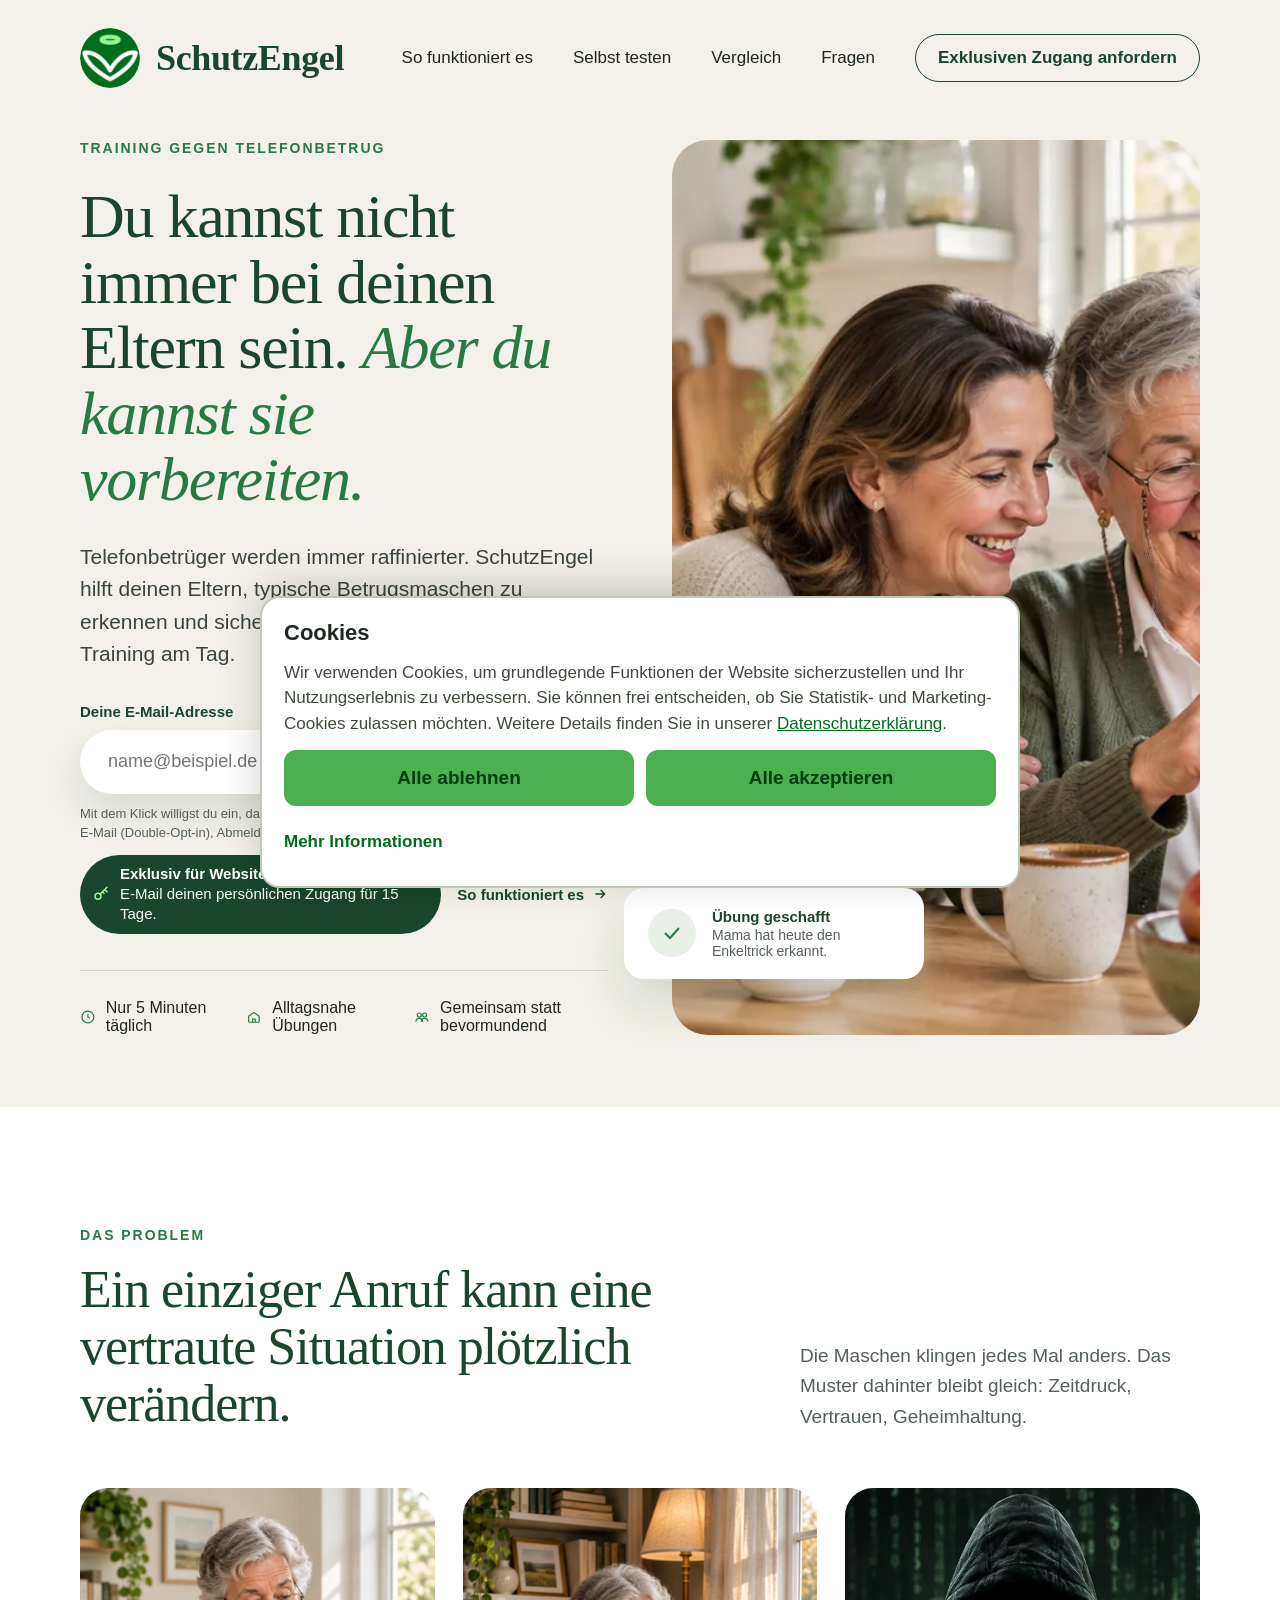
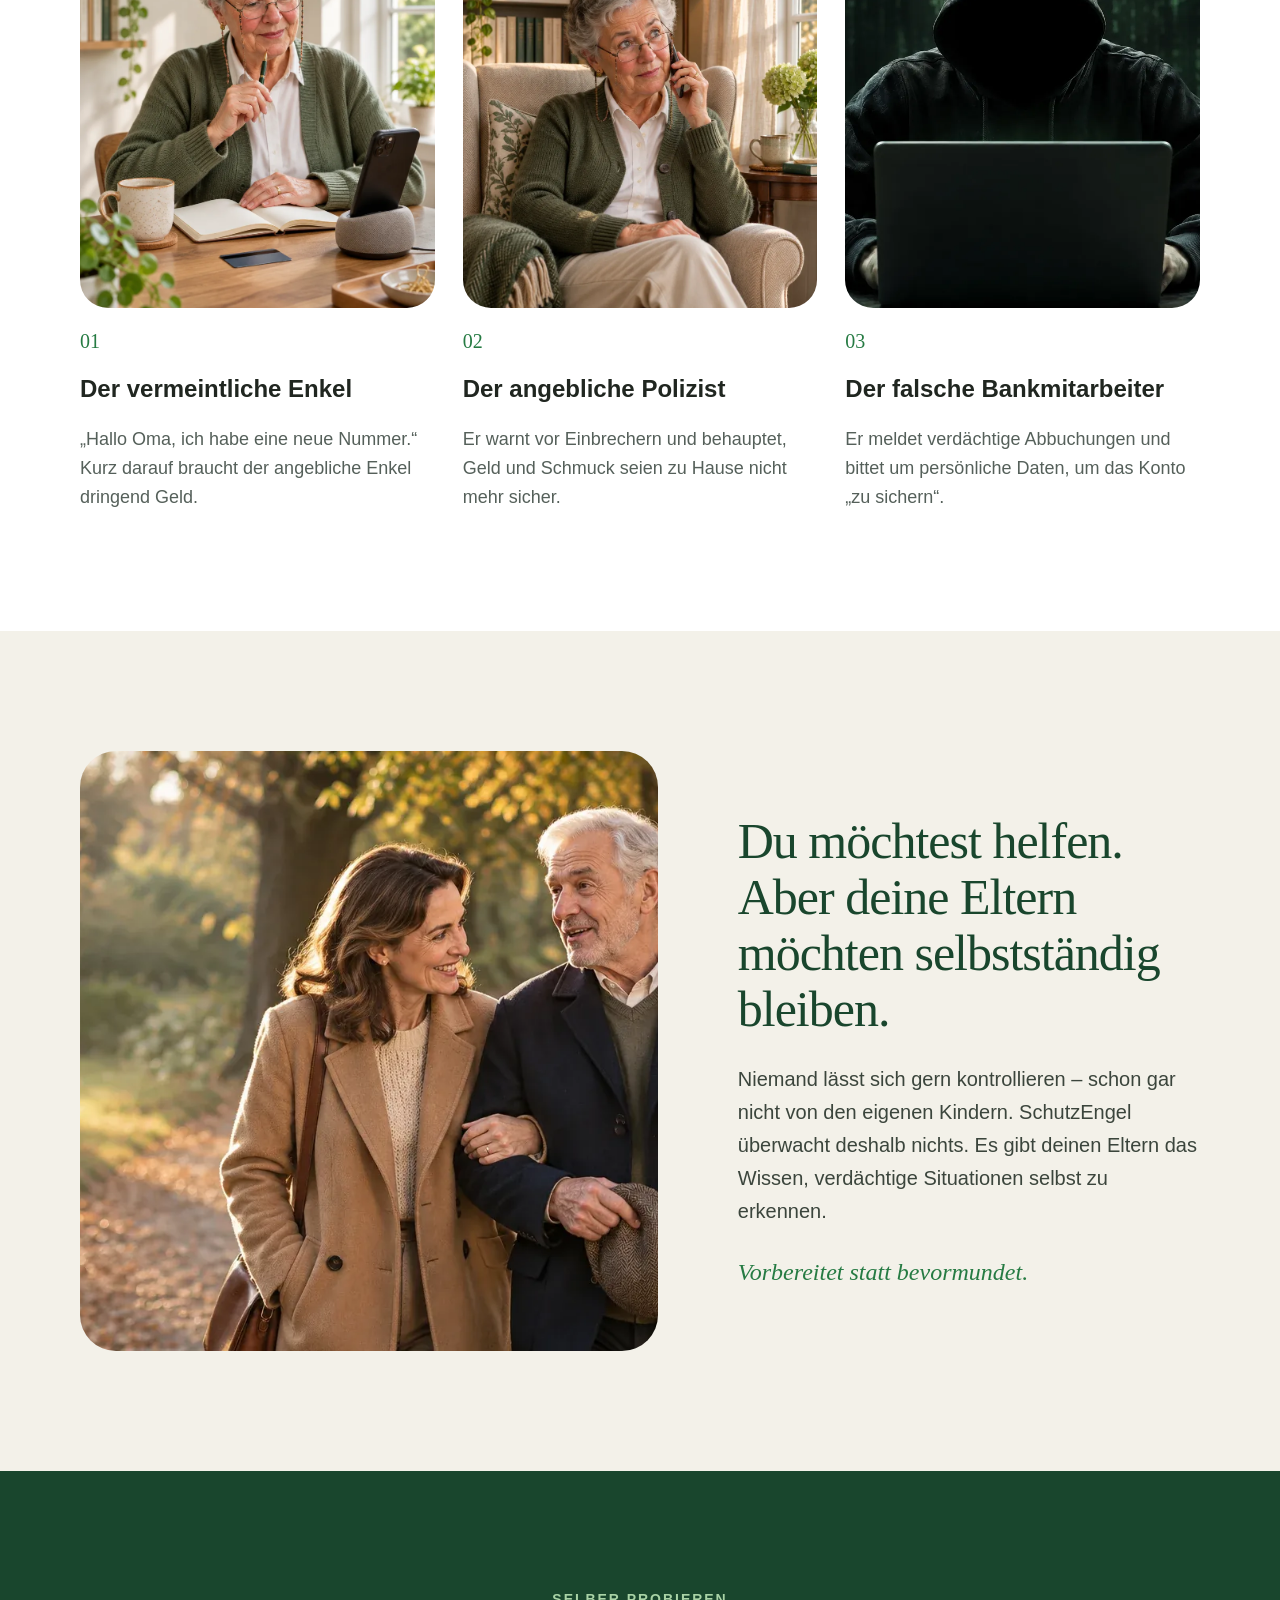
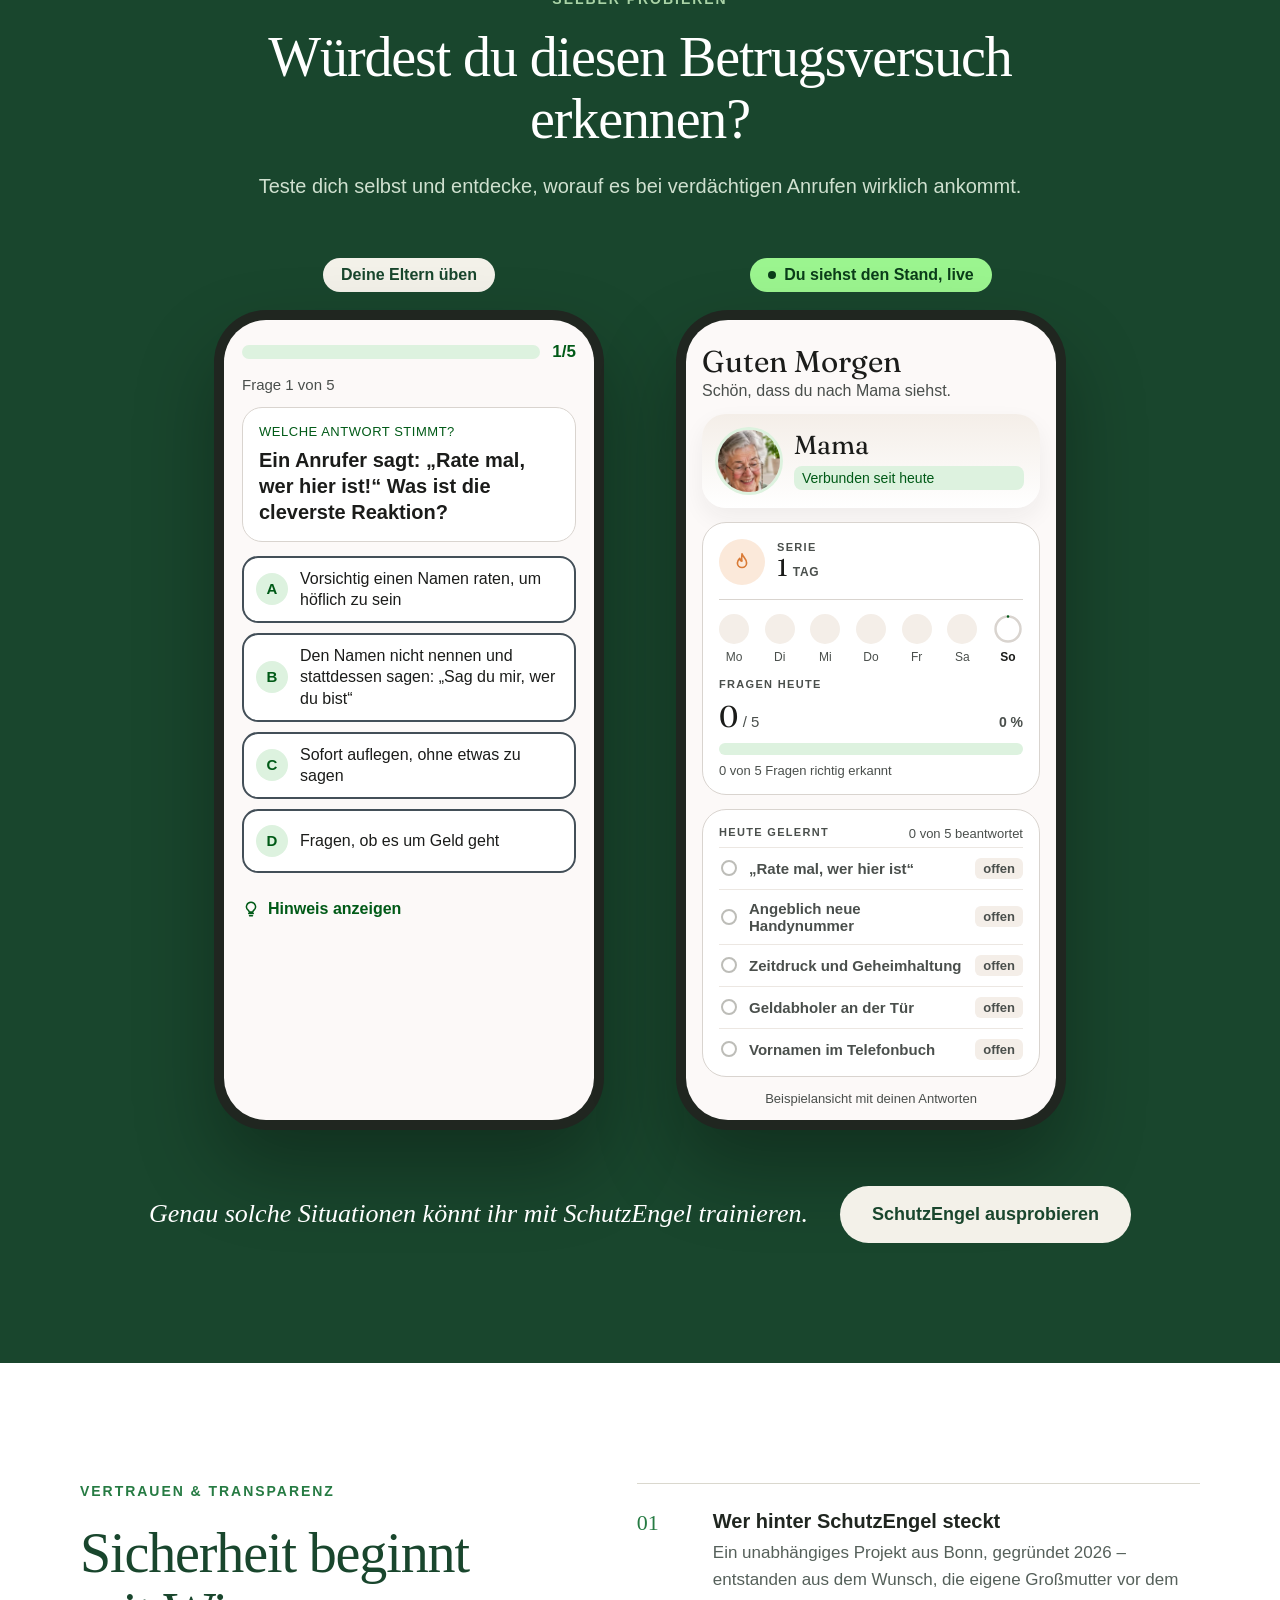
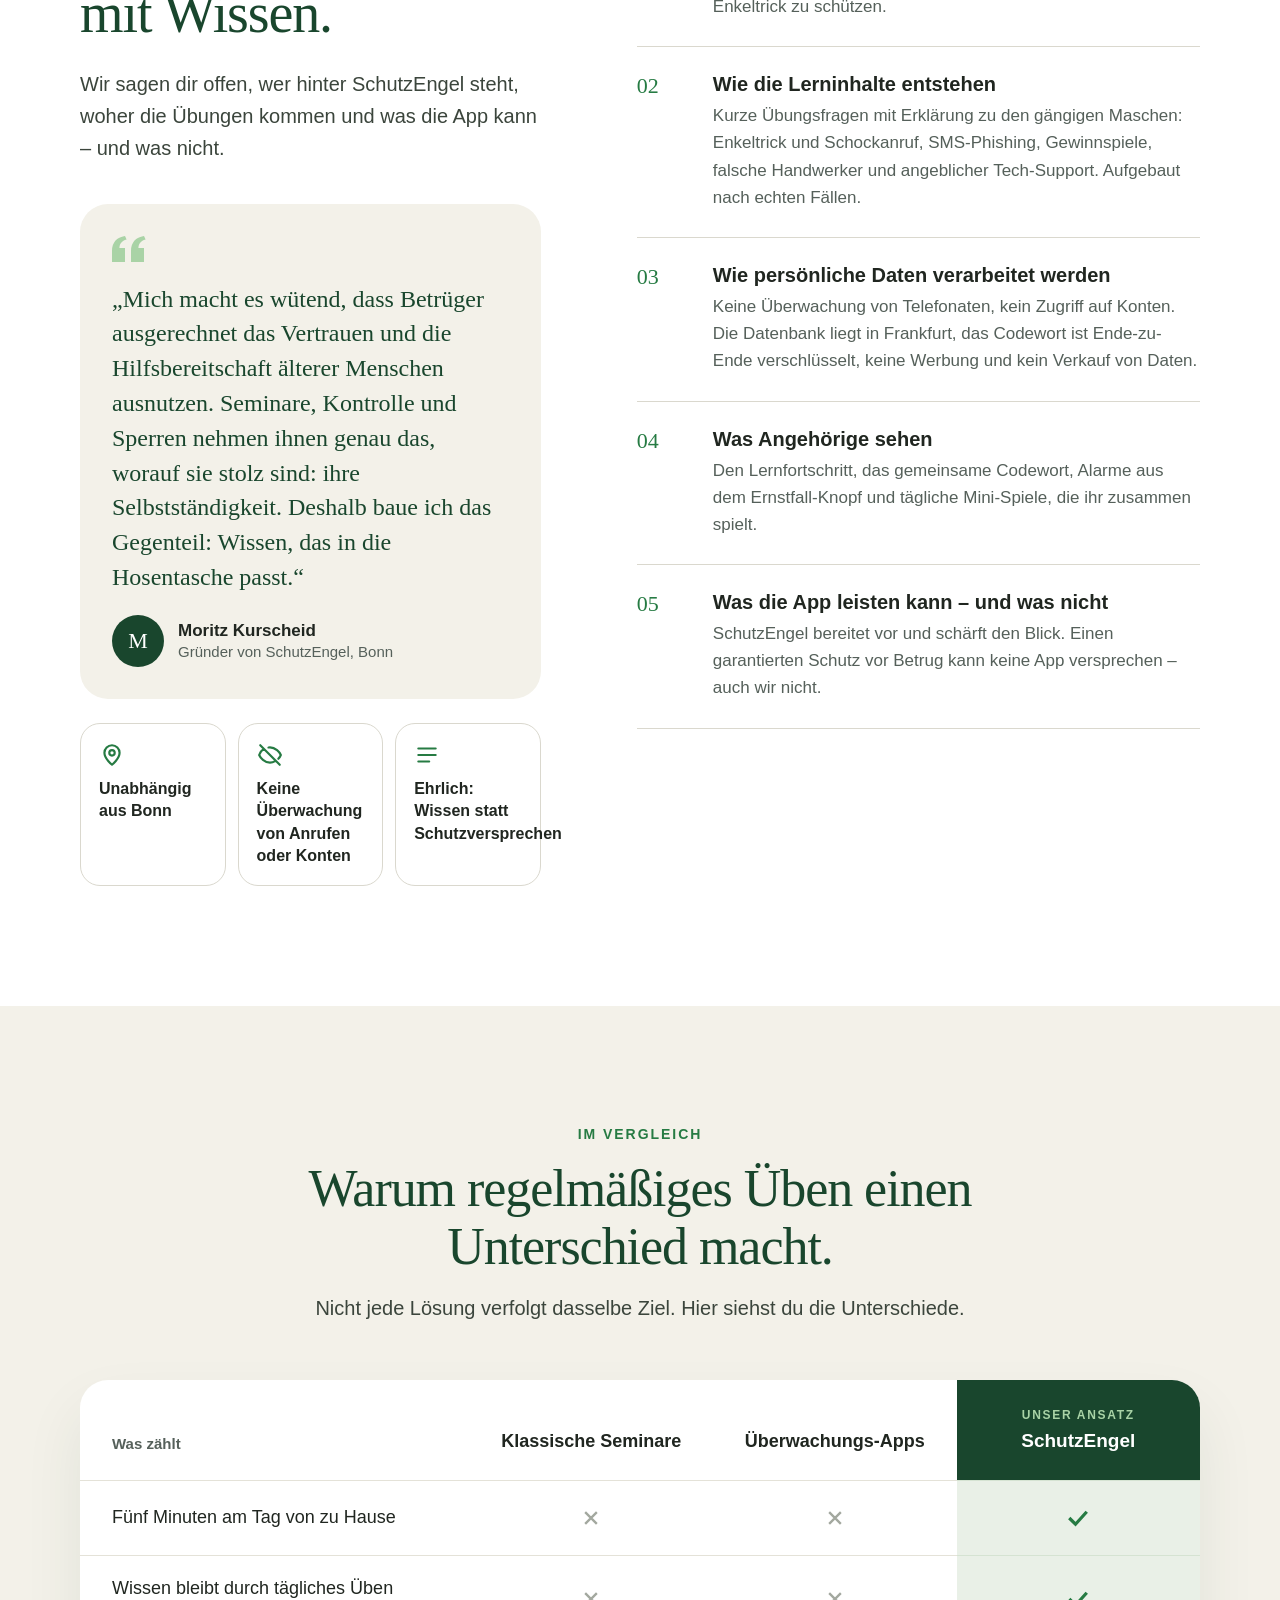
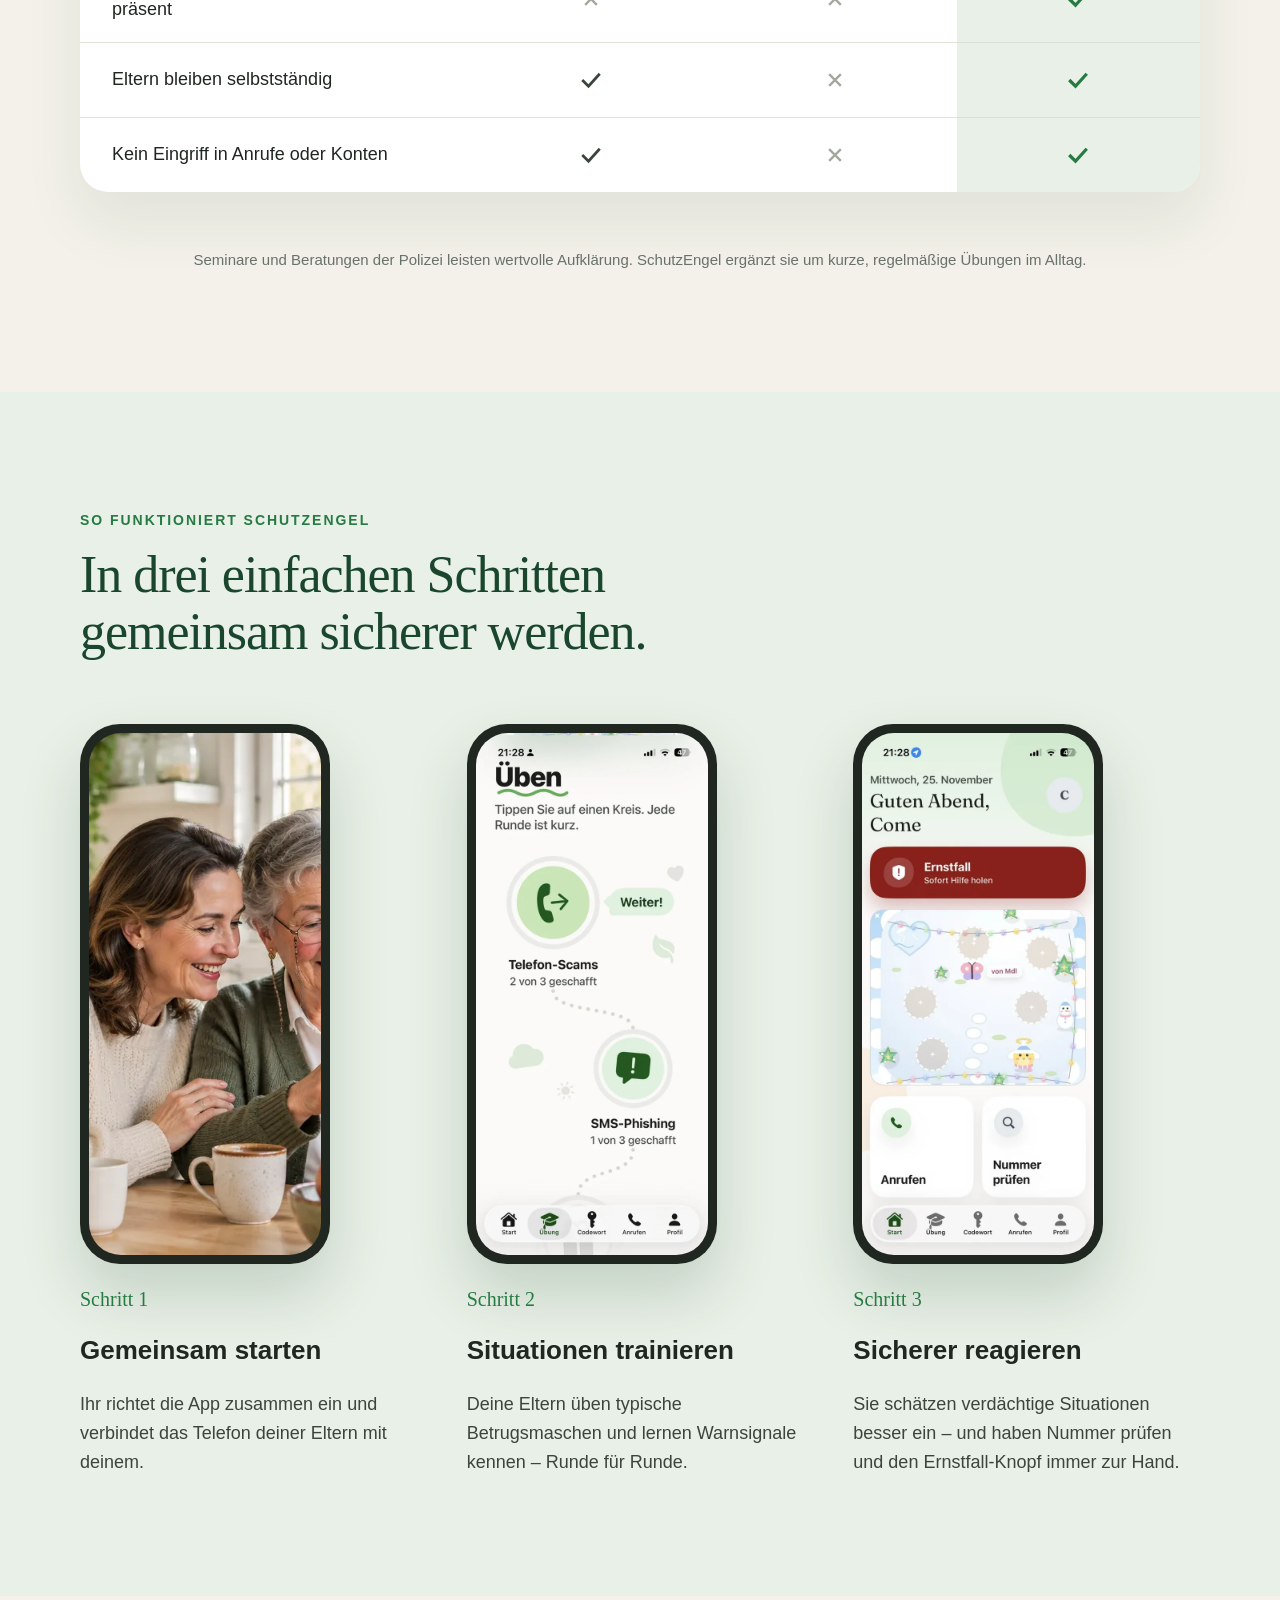
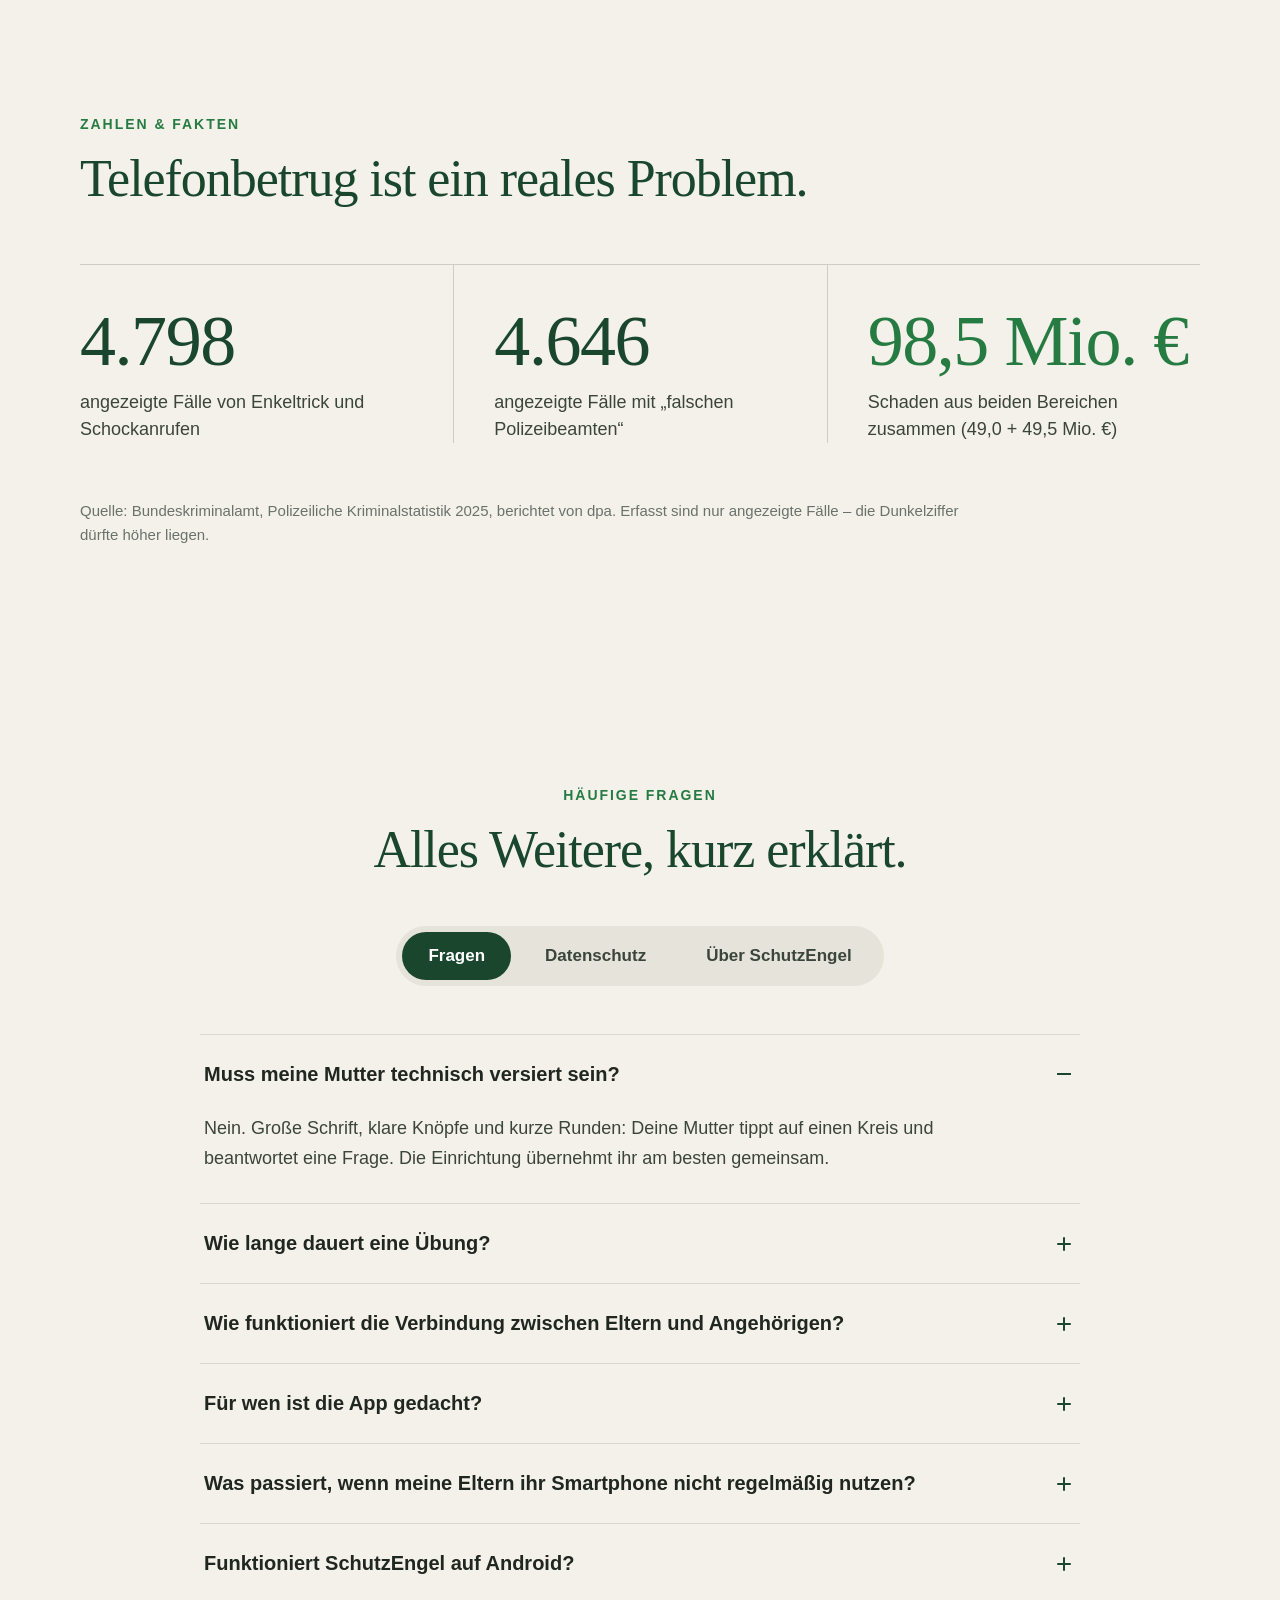
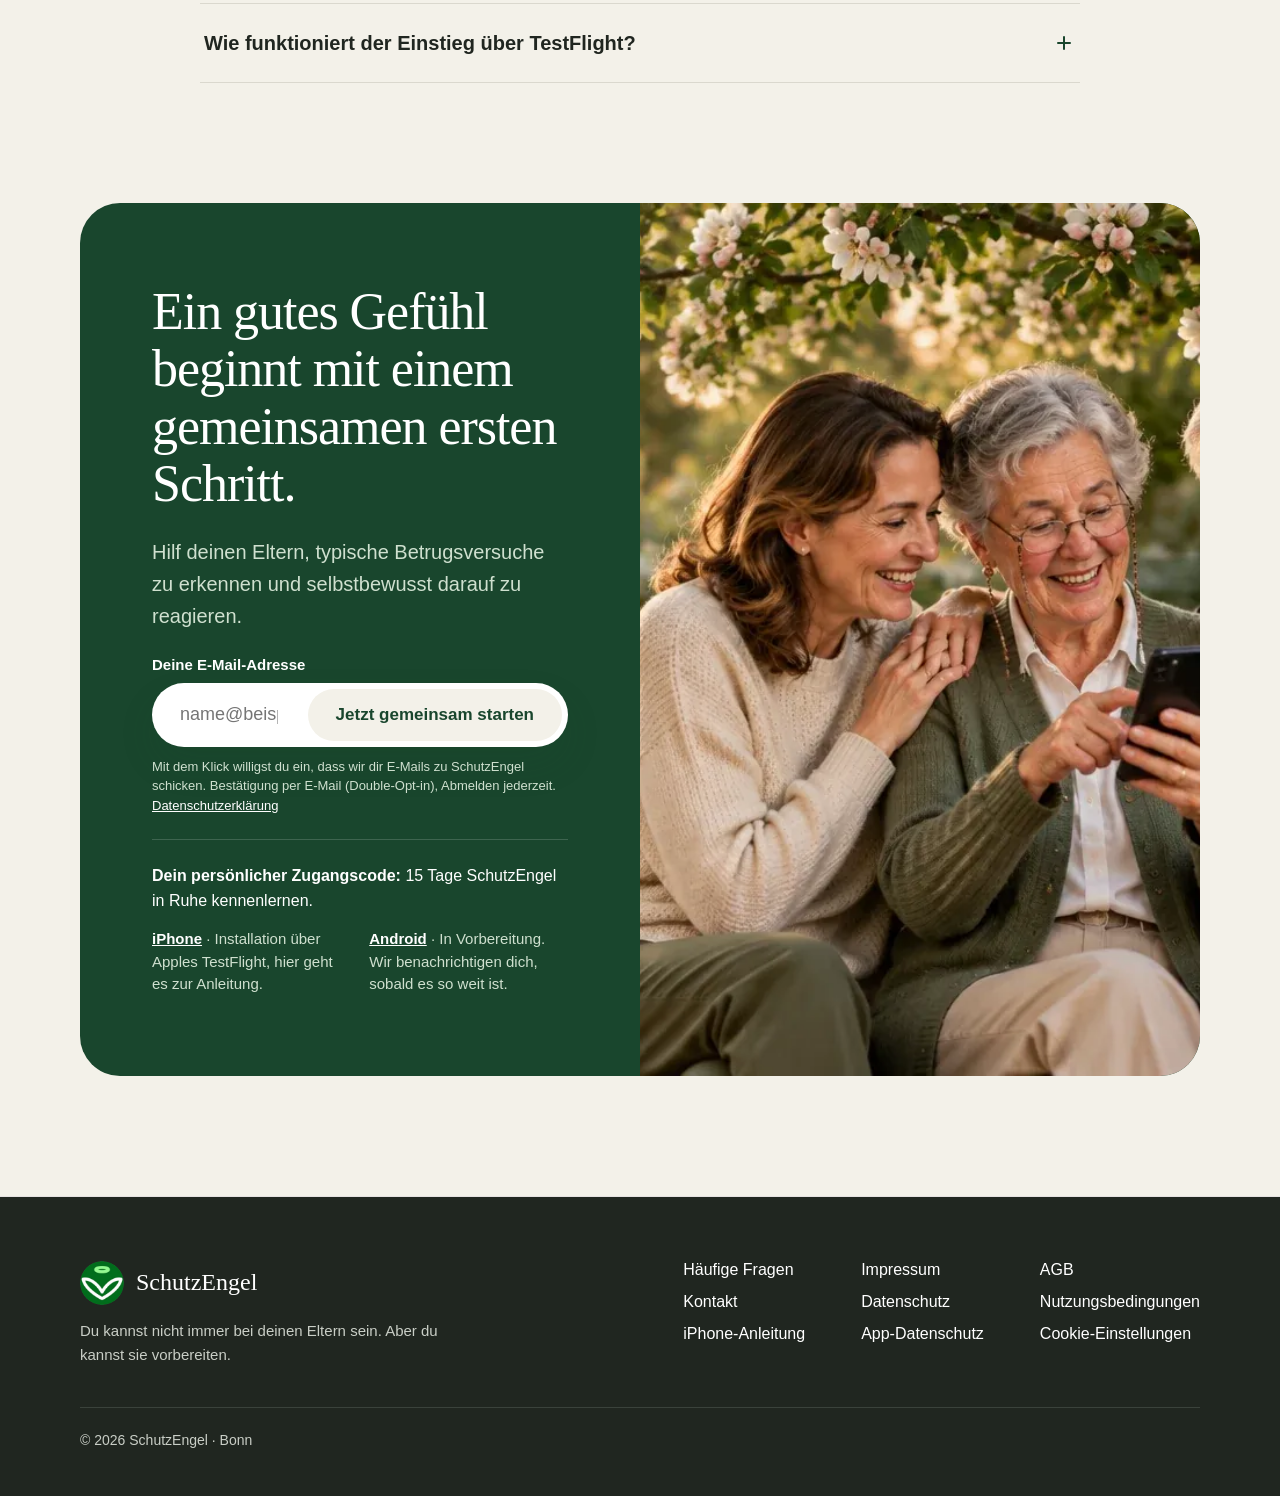
==== commit 0f5b2a36: "Redesign live: neue Startseite aus dem Website-Redesign-Canvas - Neues Design (Creme/Dunkelgrün, Ser" ====
--- a/index.html
+++ b/index.html
@@ -3,9 +3,11 @@
 <head>
 <meta charset="utf-8">
 <meta name="viewport" content="width=device-width, initial-scale=1">
-<title>SchutzEngel – Ihre Eltern fit gegen Telefonbetrug</title>
-<meta name="description" content="SchutzEngel macht Ihre Eltern im Umgang mit Telefonbetrug selbstsicherer: 5 Minuten Quiz am Tag. Jetzt kostenlos für iPhone, bald für Android.">
-<meta name="theme-color" content="#fcf9f8">
+<title>SchutzEngel – Training gegen Telefonbetrug für deine Eltern</title>
+<meta name="description" content="Du kannst nicht immer bei deinen Eltern sein. Aber du kannst sie vorbereiten: SchutzEngel trainiert typische Betrugsmaschen in fünf Minuten am Tag. Jetzt fürs iPhone, bald für Android.">
+<meta name="theme-color" content="#F3F1E9">
+<link rel="icon" href="assets/redesign/logo.png">
+<link rel="preload" as="image" href="assets/redesign/hero-kueche.webp">
 <link rel="stylesheet" href="material-symbols.css">
 <style>
 :root{--bg:#fcf9f8;--ink:#1b1c1c;--body:#3f4a3c;--green:#006e1c;--green-fill:#4caf50;--green-ink:#003c0b;--slate:#526069;--slate-bg:#d3e2ed;--line:#becab9;--soft:#f6f3f2}
@@ -110,526 +112,442 @@
 .cc-more summary{cursor:pointer;display:flex;align-items:center;min-height:44px;font-size:17px;font-weight:700;color:var(--green)}
 .cc-more div{display:flex;flex-direction:column;gap:10px}
 .cc-more p{font-size:16px}
-/* Schnell gefragt */
-.qa{display:flex;flex-direction:column;gap:12px;padding:0 0 8px}
-.qa-toggle,.qa-q{display:inline-flex;align-items:center;gap:8px;min-height:48px;padding:0 18px;border-radius:999px;border:2px solid var(--line);background:#fff;color:var(--ink);font:inherit;font-size:18px;font-weight:800;cursor:pointer}
-.qa-toggle[aria-expanded="true"]{background:var(--green);border-color:var(--green);color:#fff}
-.qa-list{display:flex;flex-wrap:wrap;gap:10px}
-.qa-q{font-size:17px;font-weight:700;text-align:left}
-.qa-q[aria-pressed="true"]{border-color:var(--green);background:#e8f5e9;color:var(--green-ink)}
-.qa-a{position:relative;display:flex;gap:14px;align-items:flex-start;background:#e8f5e9;border-radius:16px;padding:18px 56px 18px 18px}
-.qa-a h2{margin:0 0 4px;font-size:20px;font-weight:800}
-.qa-a p{margin:0;font-size:18px;line-height:1.5;color:var(--ink)}
-.qa-x{position:absolute;top:8px;right:8px;width:44px;height:44px;border:none;border-radius:999px;background:transparent;color:var(--body);cursor:pointer;display:flex;align-items:center;justify-content:center}
-.qa-x:hover{background:rgba(0,0,0,.06)}
-/* Abschnitte */
-.sec{padding:72px 0}
-.sec-h{margin:0;font-size:clamp(30px,4.4vw,44px);line-height:1.12;font-weight:800;letter-spacing:-.02em;text-wrap:balance}
-.sec-lead{margin:0;font-size:20px;line-height:1.5;color:var(--body)}
-.stack{display:flex;flex-direction:column;gap:28px}
-/* Handys */
-.phones{display:flex;gap:24px;justify-content:center;align-items:flex-start;flex-wrap:wrap}
-.phone-col{display:flex;flex-direction:column;align-items:center;gap:12px}
-.phone-tag{padding:6px 16px;border-radius:999px;background:var(--ink);color:#fff;font-size:20px;font-weight:800}
-.phone{width:260px;height:540px;border-radius:40px;border:9px solid var(--ink);background:var(--bg);overflow:hidden;box-shadow:0 30px 50px rgba(0,110,28,.12);display:flex;flex-direction:column;padding:22px 16px 16px;gap:14px}
-.ph-card{background:#fff;border-radius:12px;box-shadow:0 20px 40px rgba(0,0,0,.07);padding:14px}
-.ph-line{height:6px;border-radius:999px;background:#e5e2e1}.ph-line div{height:100%;border-radius:999px;background:var(--green-fill)}
-.facts{list-style:none;margin:0;padding:0;display:flex;flex-wrap:wrap;gap:12px 28px;justify-content:center;font-size:18px;font-weight:700}
-.facts li{display:flex;align-items:center;gap:8px}
-/* ============ Quiz im App-Design ============
-   Quelle der Werte: App-Repo ios/Packages/SEDesignSystem (Tokens, Light-Mode aus Colors.xcassets),
-   Features/Training (Senior-Quiz) und TourPreviewFamilyOverview / FamilyHome (Angehörigen-Übersicht).
-   iOS-Textstile bei „Large“: largeTitle 34/41, title 28/34, title2 22/28, title3 20/25, body 17/22,
-   callout 16/21, subheadline 15/20, caption 12/16. */
-@font-face{font-family:"SE Fraunces";src:url("/fonts/fraunces-var-latin.woff2") format("woff2");font-weight:100 900;font-style:normal;font-display:swap}
-:root{
-  /* SEColor (ColorTokens.swift, Colors.xcassets, Light) */
-  --se-canvas:#FCF9F8;        /* canvas */
-  --se-surface:#FFFFFF;       /* surface */
-  --se-surface-warm:#F4EEE8;  /* surfaceWarm */
-  --se-warm-soft:#FBEADB;     /* warmSoft */
-  --se-ink:#1B1C1A;           /* ink */
-  --se-ink-muted:#4A4F4C;     /* inkMuted */
-  --se-accent:#005A17;        /* accent */
-  --se-accent-soft:#DDF2DF;   /* accentSoft */
-  --se-accent-deep:#0B3D1A;   /* accentDeep */
-  --se-accent-line:#9CC7A2;   /* accentLine */
-  --se-on-accent:#FFFFFF;     /* onAccent */
-  --se-alert:#961010;         /* alert */
-  --se-alert-soft:#FBE3E0;    /* alertSoft */
-  --se-alert-line:#E0A19B;    /* alertLine */
-  --se-caution:#664500;       /* caution */
-  --se-caution-soft:#FFF1D6;  /* cautionSoft */
-  --se-steel:#434F58;         /* steel */
-  --se-divider:#D9D4CF;       /* divider */
-  --se-deep-track:#5E9A6B;    /* deepTrack */
-  --se-flame:#D97A35;         /* flame */
-  --se-angel-line:#7DBB83;    /* angelLine */
-  --se-angel-halo:#9BF58F;    /* angelHalo */
-  /* Spacing (MetricTokens.swift) */
-  --se-xs:4px;--se-s:8px;--se-m:16px;--se-l:24px;--se-xl:32px;--se-xxl:48px;
-  /* Radius (MetricTokens.swift) */
-  --se-r-chip:8px;            /* Radius.chip */
-  --se-r-control:16px;        /* Radius.control */
-  --se-r-card:24px;           /* Radius.card */
-  --se-r-duel:32px;           /* Radius.duelCard */
-  /* Metrics (MetricTokens.swift) */
-  --se-tap:72px;              /* Metrics.minTapTarget */
-  --se-primary-h:88px;        /* Metrics.primaryButtonHeight */
-  /* SEType (TypeTokens.swift) */
-  --se-font:-apple-system,BlinkMacSystemFont,"SF Pro Text","Segoe UI",Roboto,"Helvetica Neue",Arial,system-ui,sans-serif;
-  --se-serif:"SE Fraunces",Georgia,"Times New Roman",serif; /* Fraunces[opsz,wght].ttf, selbst gehostet */
-  /* Motion (MotionTokens.swift): Federn als Kurven angenähert */
-  --se-settle:.45s cubic-bezier(.3,1.15,.5,1);   /* Motion.settle  spring(0.45, bounce 0.15) */
-  --se-arrive:.6s cubic-bezier(.3,1.25,.5,1);    /* Motion.arrive  spring(0.6, bounce 0.25) */
-  --se-press:.2s cubic-bezier(.3,1.3,.5,1);      /* Motion.press   spring(0.2, bounce 0.3) */
-  --se-ring:.9s cubic-bezier(.25,1.05,.5,1);     /* Motion.ring    spring(0.9, bounce 0.1) */
-  /* Rahmen-Sektion (Canvas „Website Redesign“, Bild 3) */
-  --rd-green:#19462D;--rd-eyebrow:#A9D3A6;--rd-lead:#CFE0CF;--rd-paper:#F3F1E9;
-  --rd-serif:"Iowan Old Style","Palatino Linotype",Palatino,"Book Antiqua",Georgia,serif;
-}
-/* Rahmen */
-.quiz-sec{background:var(--rd-green);color:#fff;padding:112px 0 120px}
-.qz-head{display:flex;flex-direction:column;align-items:center;gap:20px;text-align:center;max-width:820px;margin:0 auto}
-.qz-eyebrow{font-size:14px;font-weight:600;letter-spacing:.14em;text-transform:uppercase;color:var(--rd-eyebrow)}
-.qz-h{margin:0;font-family:var(--rd-serif);font-size:clamp(34px,5vw,56px);line-height:1.1;font-weight:500;letter-spacing:-.02em;color:#fff;text-wrap:balance}
-.qz-lead{margin:0;font-size:20px;line-height:1.55;color:var(--rd-lead)}
-.qz-outro{display:flex;flex-wrap:wrap;align-items:center;justify-content:center;gap:20px 32px;margin-top:56px;text-align:center}
-.qz-outro p{margin:0;font-family:var(--rd-serif);font-style:italic;font-size:clamp(21px,2.4vw,26px);line-height:1.35;color:#fff}
-.qz-outro a{display:inline-flex;align-items:center;min-height:56px;text-decoration:none;background:var(--rd-paper);color:var(--rd-green);font-size:18px;font-weight:600;padding:0 32px;border-radius:999px}
-.qz-outro a:hover{color:var(--rd-green);filter:brightness(1.04)}
-.quiz-sec :focus-visible{outline:3px solid var(--rd-eyebrow);outline-offset:3px}
-/* Bildschirm der App: Grund canvas, Ecken Radius.duelCard */
-.se-app{max-width:880px;margin:56px auto 0;background:var(--se-canvas);color:var(--se-ink);border-radius:var(--se-r-duel);padding:var(--se-xl);box-shadow:0 40px 80px rgba(0,0,0,.25);font-family:var(--se-font);-webkit-font-smoothing:antialiased;text-align:left}
-.se-app :focus-visible{outline:3px solid var(--se-accent);outline-offset:3px;border-radius:var(--se-r-control)}
-.se-app [tabindex="-1"]:focus{outline:none}
-.se-app button,.se-app a{-webkit-tap-highlight-color:transparent}
-.se-view{display:flex;flex-direction:column}
-.se-fade{animation:se-in var(--se-arrive) both}
-.se-fade-out{opacity:0;transition:opacity .3s ease-out}
-@keyframes se-in{from{opacity:0}to{opacity:1}}
-.se-sr{position:absolute;width:1px;height:1px;overflow:hidden;clip:rect(0 0 0 0);white-space:nowrap}
-/* QuestionScreen: VStack spacing m */
-.se-q{gap:var(--se-m)}
-/* RoundTopBar ohne Schließen-Knopf: ProgressBar (Kapsel 18, Zahl in SEType.control) */
-.se-pbar{display:flex;align-items:center;gap:var(--se-m)}
-.se-pbar-track{flex:1;height:18px;border-radius:999px;background:var(--se-accent-soft);overflow:hidden}
-.se-pbar-fill{height:100%;border-radius:999px;background:var(--se-accent);transition:width var(--se-ring)}
-.se-pbar-count{font-size:22px;line-height:28px;color:var(--se-accent);font-variant-numeric:tabular-nums;white-space:nowrap}
-.se-pos{margin:0;font-size:20px;line-height:25px;color:var(--se-ink-muted)}           /* SEType.body, inkMuted */
-.se-statement{display:flex;flex-direction:column;gap:var(--se-s);padding:var(--se-m);background:var(--se-surface);border:1px solid var(--se-divider);border-radius:var(--se-r-card)}
-.se-kicker{font-size:20px;line-height:25px;text-transform:uppercase;color:var(--se-accent)} /* SEType.caption, uppercase, accent */
-.se-prompt{margin:0;font-size:28px;line-height:34px;font-weight:600;color:var(--se-ink)}   /* SEType.heading */
-/* AnswerOptions .choices: Zeilen 72 hoch, Rand 2, Radius.control */
-.se-opts{display:flex;flex-direction:column;gap:var(--se-m)}
-.se-opt{display:flex;align-items:center;gap:var(--se-m);width:100%;min-height:var(--se-tap);padding:var(--se-m);margin:0;text-align:left;font:inherit;font-size:20px;line-height:25px;color:var(--se-ink);background:var(--se-surface);border:2px solid var(--se-steel);border-radius:var(--se-r-control);cursor:pointer;transition:color var(--se-settle),background-color var(--se-settle),border-color var(--se-settle),transform var(--se-press)}
-.se-opt:active:not([aria-disabled="true"]){transform:scale(.97)}
-.se-opt[aria-disabled="true"]{cursor:default}
-.se-opt-text{flex:1;min-width:0}
-.se-letter{width:44px;height:44px;border-radius:999px;background:var(--se-accent-soft);color:var(--se-accent);font-size:20px;font-weight:600;display:flex;align-items:center;justify-content:center;flex-shrink:0}
-.se-opt-mark{display:none;flex-shrink:0;width:26px;height:26px}
-.se-opt-note{display:none;white-space:nowrap}
-.se-opt[data-state="correct"]{color:var(--se-accent);background:var(--se-accent-soft);border-color:var(--se-accent)}
-.se-opt[data-state="wrong"]{color:var(--se-alert);border-color:var(--se-alert)}
-.se-opt[data-state="dimmed"]{color:var(--se-ink-muted);border-color:var(--se-divider)}
-.se-opt[data-state="correct"] .se-letter,.se-opt[data-state="wrong"] .se-letter{display:none}
-.se-opt[data-state="correct"] .se-opt-mark,.se-opt[data-state="wrong"] .se-opt-mark{display:block}
-.se-opt[data-state="correct"] .se-opt-note,.se-opt[data-state="wrong"] .se-opt-note{display:inline}
-/* Hinweis: TextButton + InfoNote */
-.se-textbtn{display:flex;align-items:center;justify-content:center;gap:var(--se-s);width:100%;min-height:var(--se-tap);padding:0 var(--se-m);border:none;border-radius:var(--se-r-control);background:transparent;font:inherit;font-size:22px;line-height:28px;font-weight:600;color:var(--se-accent);text-decoration:underline;text-decoration-color:var(--se-accent);text-underline-offset:3px;cursor:pointer}
-.se-textbtn:active{background:var(--se-accent-soft)}
-.se-infonote{display:flex;align-items:flex-start;gap:var(--se-m);padding:var(--se-l);background:var(--se-accent-soft);border-radius:var(--se-r-card)}
-.se-infonote svg{flex-shrink:0;width:26px;height:26px;margin-top:-1px}
-.se-infonote p{margin:0;font-size:20px;line-height:25px;color:var(--se-ink)}
-/* AnswerFeedbackScreen: VStack spacing l, Innenabstand xl */
-.se-fb{gap:var(--se-l)}
-.se-fb-head{display:flex;align-items:center;gap:var(--se-m);margin:0;font-size:34px;line-height:41px;font-weight:600}   /* SEType.screenTitle */
-.se-fb-head svg{flex-shrink:0;width:38px;height:38px}
-.se-fb-note{margin:0;font-size:28px;line-height:34px;font-weight:600;color:var(--se-ink)}                                   /* SEType.heading */
-/* TrainingCard mit Akzentleiste links (Spacing.s breit) */
-.se-tcard{display:flex;background:var(--se-surface);border:1px solid var(--se-divider);border-radius:var(--se-r-card);overflow:hidden}
-.se-tcard-bar{width:var(--se-s);flex-shrink:0}
-.se-tcard-body{flex:1;min-width:0;padding:var(--se-l);display:flex;flex-direction:column;gap:var(--se-m)}
-.se-tcard-body p{margin:0;font-size:20px;line-height:25px;color:var(--se-ink)}
-.se-tcard-body .se-correct{font-size:28px;line-height:34px;font-weight:600}
-/* PrimaryButton (88, accent-Verlauf) und SecondaryButton (72, Rand 2) */
-.se-primary,.se-secondary{display:flex;align-items:center;justify-content:center;gap:var(--se-s);width:100%;padding:0 var(--se-m);border-radius:var(--se-r-control);font:inherit;font-size:22px;line-height:28px;text-decoration:none;cursor:pointer;transition:transform var(--se-press),background-color .2s}
-.se-primary{min-height:var(--se-primary-h);border:none;background:linear-gradient(var(--se-accent),rgba(0,90,23,.95));color:var(--se-on-accent);font-weight:500}
-.se-primary:hover{color:var(--se-on-accent)}
-.se-secondary{min-height:var(--se-tap);border:2px solid var(--se-accent);background:var(--se-surface);color:var(--se-accent)}
-.se-secondary:hover{color:var(--se-accent)}
-.se-primary:active,.se-secondary:active{transform:scale(.97)}
-.se-secondary:active{background:var(--se-accent-soft)}
-.se-primary svg,.se-secondary svg{width:24px;height:24px;flex-shrink:0}
-/* Auswertung: TourPreviewFamilyOverview (Begrüßung, HeroCard, Lernstand-Kachel), VStack spacing m */
-.se-fam{gap:var(--se-m)}
-.se-greet{display:flex;flex-direction:column;gap:var(--se-xs);padding-top:var(--se-s)}
-.se-greet h3{margin:0;font-family:var(--se-serif);font-weight:400;font-size:34px;line-height:41px;color:var(--se-ink)}
-.se-greet p{margin:0;font-size:20px;line-height:25px;color:var(--se-ink-muted)}
-.se-hero{display:flex;align-items:center;gap:var(--se-m);padding:var(--se-l);border-radius:var(--se-r-card);background:linear-gradient(var(--se-surface-warm),var(--se-surface));box-shadow:0 8px 32px rgba(27,28,26,.08)}
-.se-mono{position:relative;width:80px;height:80px;flex-shrink:0}
-.se-mono svg{position:absolute;inset:0;width:100%;height:100%}
-.se-mono span{position:absolute;inset:0;display:flex;align-items:center;justify-content:center;font-family:var(--se-serif);font-size:34px;letter-spacing:.34px;color:var(--se-accent)}
-.se-hero-txt{flex:1;min-width:0;display:flex;flex-direction:column;gap:var(--se-s)}
-.se-name{margin:0;font-family:var(--se-serif);font-size:34px;line-height:41px;color:var(--se-ink)}
-.se-chip{display:flex;align-items:center;gap:var(--se-xs);padding:var(--se-xs) var(--se-s);border-radius:var(--se-r-chip);background:var(--se-accent-soft);color:var(--se-accent);font-size:20px;line-height:25px}
-.se-chip svg{width:18px;height:18px;flex-shrink:0}
-.se-example{font-size:15px;line-height:20px;color:var(--se-ink-muted)}
-/* Lernstand-Kachel: Innenabstand 20/20/22, Blöcke 18, Kontur 1 divider */
-.se-learn{display:flex;flex-direction:column;gap:18px;padding:20px 20px 22px;background:var(--se-surface);border:1px solid var(--se-divider);border-radius:var(--se-r-card)}
-.se-learn-head{display:flex;align-items:center;gap:14px}
-.se-eyebrow{font-size:12px;line-height:16px;font-weight:600;letter-spacing:1.44px;text-transform:uppercase;color:var(--se-ink-muted)}
-.se-series{display:flex;flex-direction:column;gap:2px;flex:1}
-.se-series-line{display:flex;align-items:baseline;gap:6px}
-.se-series-num{font-family:var(--se-serif);font-size:28px;line-height:34px;color:var(--se-ink)}   /* SEType.profileName */
-.se-unit{font-size:15px;font-weight:600;letter-spacing:.72px;text-transform:uppercase;color:var(--se-ink-muted)}
-.se-flame{position:relative;width:56px;height:56px;border-radius:999px;background:var(--se-warm-soft);display:flex;align-items:center;justify-content:center;flex-shrink:0}
-.se-flame svg{width:25.7px;height:30px;transform-origin:50% 90%}
-.se-flame.burning{animation:se-glow 5s ease-out 1 both}
-.se-flame.burning svg{animation:se-flame 1s ease-in-out 5}
-@keyframes se-flame{0%{transform:none}20%{transform:rotate(-2deg) scale(1.06,1.12)}40%{transform:rotate(1.5deg) scale(.97,1.05)}60%{transform:rotate(-1deg) scale(1.05,1.14)}80%{transform:rotate(2deg) scale(.98,1.04)}100%{transform:none}}
-@keyframes se-glow{0%{box-shadow:0 0 0 0 rgba(217,122,53,.34)}50%{box-shadow:0 0 0 10px rgba(217,122,53,.14)}100%{box-shadow:0 0 0 16px rgba(217,122,53,0)}}
-.se-angel{width:48px;height:48px;border-radius:999px;background:var(--se-accent-soft);display:flex;align-items:center;justify-content:center;flex-shrink:0}
-.se-angel svg{width:34px;height:34px}
-.se-rule{height:1px;background:var(--se-divider)}
-/* SEWeekStrip: sieben Kreise 36, Abstand 6, Beschriftung 12 */
-.se-week{display:flex;justify-content:space-between;gap:var(--se-xs)}
-.se-day{display:flex;flex-direction:column;align-items:center;gap:6px}
-.se-dot{width:36px;height:36px;border-radius:999px;display:flex;align-items:center;justify-content:center}
-.se-dot.empty{background:var(--se-surface-warm)}
-.se-dot.goal{background:var(--se-accent)}
-.se-dot svg{display:block}
-.se-dot .arc{transition:stroke-dashoffset var(--se-ring)}
-.se-day span{font-size:12px;line-height:16px;color:var(--se-ink-muted)}
-.se-day.today span{font-weight:700;color:var(--se-ink)}
-/* Fragen heute */
-.se-qs{display:flex;flex-direction:column;gap:var(--se-s)}
-.se-qs-line{display:flex;align-items:baseline;justify-content:space-between;gap:var(--se-s)}
-.se-qs-num{display:flex;align-items:baseline;gap:6px}
-.se-qs-num b{font-family:var(--se-serif);font-weight:400;font-size:34px;line-height:38px;color:var(--se-ink)}  /* SEType.displayName */
-.se-qs-num span{font-size:16px;color:var(--se-ink-muted)}
-.se-pct{font-size:15px;font-weight:600;color:var(--se-ink-muted)}
-.se-pct.strong{font-weight:700;color:var(--se-accent)}
-.se-goalbar{height:12px;border-radius:999px;background:var(--se-accent-soft);overflow:hidden}
-.se-goalbar div{height:100%;border-radius:999px;background:var(--se-deep-track);width:0;transition:width var(--se-settle)}
-.se-goalbar.reached div{background:var(--se-accent)}
-.se-detail{margin:0;display:flex;align-items:baseline;gap:var(--se-s);font-size:15px;line-height:20px;color:var(--se-ink-muted)}
-.se-detail.done{font-weight:600;color:var(--se-accent)}
-.se-detail svg{width:16px;height:16px;flex-shrink:0;align-self:center}
-/* Themen der Runde: Karte wie die Kachel, Zeilen mit Ergebnis-Symbol und Chip */
-.se-topics{display:flex;flex-direction:column;gap:14px;padding:20px 20px 22px;background:var(--se-surface);border:1px solid var(--se-divider);border-radius:var(--se-r-card)}
-.se-topics-head{display:flex;align-items:baseline;justify-content:space-between;gap:var(--se-s)}
-.se-topics-head span:last-child{font-size:15px;color:var(--se-ink-muted)}
-.se-topics ul{list-style:none;margin:0;padding:0;display:flex;flex-direction:column}
-.se-topics li{display:flex;align-items:center;gap:12px;min-height:56px;padding:var(--se-s) 0;border-top:1px solid var(--se-divider)}
-.se-topics li:first-child{border-top:none}
-.se-topics li svg{width:28px;height:28px;flex-shrink:0}
-.se-topics li .t{flex:1;min-width:0;font-size:17px;line-height:24px;font-weight:600;color:var(--se-ink)}
-.se-state{flex-shrink:0;padding:6px 12px;border-radius:var(--se-r-chip);font-size:15px;line-height:20px;font-weight:500}
-.se-state.ok{background:var(--se-accent-soft);color:var(--se-accent)}
-.se-state.bad{background:var(--se-alert-soft);color:var(--se-alert)}
-.se-actions{display:flex;flex-direction:column;gap:var(--se-m);margin-top:var(--se-s)}
-.se-cta{display:flex;flex-direction:column;gap:14px;padding-top:var(--se-l);margin-top:var(--se-s);border-top:1px solid var(--se-divider)}
-.se-cta p{margin:0;font-size:20px;line-height:25px;font-weight:600;color:var(--se-ink)}
-.se-cta .platforms{grid-template-columns:repeat(auto-fit,minmax(240px,1fr))}
-.se-cta .pbtn{padding:14px 16px;gap:12px;min-width:0}
-.se-cta .pbtn strong{font-size:21px}
-.se-cta .badge-soon{padding:6px 8px}
-@media (max-width:640px){
-  .quiz-sec{padding:64px 0 72px}
-  .quiz-sec>.wrap{padding:0 16px}
-  .qz-head{gap:16px}
-  .qz-lead{font-size:18px}
-  .se-app{margin-top:40px;padding:var(--se-m);border-radius:var(--se-r-card)}
-  .se-fb{padding:var(--se-m)}
-  .qz-outro{margin-top:40px}
-}
-@media (prefers-reduced-motion:reduce){
-  .se-fade,.se-flame.burning,.se-flame.burning svg{animation:none!important}
-  .se-pbar-fill,.se-opt,.se-goalbar div,.se-dot .arc,.se-fade-out{transition:none!important}
-}
-.ms.fill{font-variation-settings:"FILL" 1,"wght" 400,"GRAD" 0,"opsz" 48}
-.sr{position:absolute;width:1px;height:1px;overflow:hidden;clip:rect(0 0 0 0);white-space:nowrap}
-/* Tabellen */
-.tbl-wrap{border-radius:20px;overflow:hidden;background:#fff;box-shadow:0 30px 50px rgba(0,0,0,.06)}
-table.tbl{width:100%;border-collapse:collapse;font-size:17px}
-.tbl th,.tbl td{padding:16px 14px;border-bottom:1px solid #ebe7e6;vertical-align:middle}
-.tbl tr:last-child td{border-bottom:none}
-.tbl thead th{font-size:16px;font-weight:800;background:var(--soft);text-align:center}
-.tbl tbody th{text-align:left;font-weight:700;line-height:1.35}
-.tbl td{text-align:center}
-.tbl .se{background:#e8f5e9}
-.tbl thead .se{background:var(--green);color:#fff}
-.tbl small{display:block;font-size:13px;font-weight:500;color:var(--body);margin-top:2px}
-.tbl thead .se small{color:#e8f5e9}
-.yes{color:var(--green)}.no{color:#8a8f89}
-.priv ul{list-style:none;margin:4px 0 0;padding:0;display:flex;flex-direction:column;gap:10px}
-.priv li{display:flex;align-items:flex-start;gap:8px;font-size:17px;font-weight:700;line-height:1.35}
-.priv li .ms{font-size:22px;color:var(--green)}
-.priv .never{background:#ffeceb}
-.priv .never li .ms{color:#ba1a1a}
-/* Über uns */
-.founder{display:flex;gap:24px;align-items:flex-start;flex-wrap:wrap;padding:32px}
-.founder blockquote{margin:0;flex:1 1 300px;font-size:clamp(20px,2.2vw,24px);line-height:1.55;color:var(--ink)}
-.avatar{width:72px;height:72px;border-radius:999px;background:var(--slate-bg);display:flex;align-items:center;justify-content:center;font-size:30px;font-weight:800;flex-shrink:0}
-/* Schluss */
-.final{background:#e8f5e9}
-@media (max-width:640px){
-    .sec{padding:56px 0}
-  .tbl th,.tbl td{padding:12px 8px}
-  table.tbl{font-size:15px}
-  .tbl thead th{font-size:14px}
-  .phone{width:230px;height:500px}
-  .founder{padding:24px}
-}
 :focus-visible{outline:3px solid var(--green);outline-offset:3px;border-radius:6px}
 @media (prefers-reduced-motion:reduce){*{animation:none!important;transition:none!important;scroll-behavior:auto!important}}
+/* ============ REDESIGN ============ */
+:root{--sx:80px;--sy:120px;--se-green:#19462D;--se-mid:#267B43;--se-cream:#F3F1E9}
+body{background:#F3F1E9;color:#202620;font-family:-apple-system,BlinkMacSystemFont,"Segoe UI",Helvetica,Arial,sans-serif}
+@font-face{font-family:"Fraunces";src:url("fonts/fraunces-var-latin.woff2") format("woff2");font-weight:100 900;font-style:normal;font-display:swap}
+.se-serif{font-family:"Iowan Old Style","Palatino Linotype",Palatino,"Book Antiqua",Georgia,serif}
+.se-fr{font-family:"Fraunces","Iowan Old Style",Georgia,serif;font-optical-sizing:auto}
+.page{width:100%;overflow-x:hidden;font-family:-apple-system,BlinkMacSystemFont,"Segoe UI",Helvetica,Arial,sans-serif;color:#202620;display:flex;flex-direction:column;background:#F3F1E9}
+.page a{color:#19462D}.page a:hover{color:#267B43}
+.page img{max-width:100%}
+.page section,.page header{scroll-margin-top:16px}
+.se-phone{width:250px;max-width:100%;height:540px;border-radius:40px;background:#202620;padding:9px;box-sizing:border-box;box-shadow:0 30px 60px rgba(25,70,45,0.18)}
+.se-row{display:grid;grid-template-columns:56px minmax(0,1fr);gap:20px;padding:26px 0;border-top:1px solid #DAD8CE}
+.se-cell{padding:22px 24px;border-top:1px solid #E4E2D8;display:flex;align-items:center;justify-content:center}
+/* Navigation */
+.top-nav a{text-decoration:none}
+.nav-cta{color:#19462D!important;font-weight:600;padding:13px 22px;border:1.5px solid #19462D;border-radius:999px;white-space:nowrap}
+.nav-cta:hover{background:#19462D;color:#fff!important}
+/* Formulare */
+.se-form{display:flex;flex-direction:column;gap:10px}
+.se-form .field{display:flex;gap:8px;background:#FFFFFF;border-radius:999px;padding:6px;box-shadow:0 18px 36px rgba(25,70,45,0.12)}
+.se-form input[type=email]{flex:1;min-width:0;min-height:52px;font:inherit;font-size:18px;padding:0 22px;border:none;border-radius:999px;background:transparent;color:#202620;width:auto}
+.se-form input[type=email]:focus{outline:none;box-shadow:0 0 0 3px rgba(38,123,67,.35)}
+.se-form button{font:inherit;font-size:17px;font-weight:600;padding:14px 28px;border-radius:999px;border:none;background:#19462D;color:#FFFFFF;cursor:pointer;min-height:52px;white-space:nowrap}
+.se-form button:hover{background:#267B43}
+.se-form button:disabled{opacity:.6;cursor:wait}
+.se-form label.lbl{font-size:15px;font-weight:600;color:#19462D}
+.se-form .consent{margin:0;font-size:13px;line-height:1.5;color:#55605A}
+.se-form .err{font-size:15px}
+.se-form.dark label.lbl{color:#fff}
+.se-form.dark .consent{color:#CFE0CF}
+.se-form.dark .consent a{color:#fff}
+.se-form.dark button{background:#F3F1E9;color:#19462D}
+.se-form.dark button:hover{background:#fff}
+.se-form.dark .err{color:#FFD7D2}
+.se-done{display:flex;gap:14px;align-items:flex-start;background:#fff;border-radius:20px;padding:20px;box-shadow:0 18px 36px rgba(25,70,45,0.12);color:#202620}
+.se-done strong{display:block;font-size:19px;margin-bottom:4px;color:#19462D}
+.se-done p{margin:0;font-size:16px;line-height:1.5;color:#3B453C}
+/* Quiz-Handys */
+.quiz-phones{display:flex;justify-content:center;align-items:flex-start;gap:72px;width:100%;flex-wrap:wrap}
+.phone-col{display:flex;flex-direction:column;align-items:center;gap:18px}
+.phone-tag{display:inline-flex;align-items:center;gap:8px;padding:8px 18px;border-radius:999px;font-size:16px;font-weight:700}
+.se-dev{width:390px;max-width:calc(100vw - 32px);height:820px;border-radius:52px;background:#202620;padding:10px;box-sizing:border-box;box-shadow:0 40px 80px rgba(0,0,0,0.3)}
+.se-scr{width:100%;height:100%;border-radius:42px;background:#FCF9F8;overflow-y:auto;overflow-x:hidden;display:flex;flex-direction:column;font-size:17px;color:#1B1C1A}
+.se-opt{display:flex;align-items:center;gap:12px;width:100%;min-height:64px;padding:10px 12px;text-align:left;font:inherit;font-size:16px;line-height:1.35;border:2px solid #434F58;border-radius:16px;cursor:pointer;box-sizing:border-box;background:#fff;color:#1B1C1A}
+.se-opt:disabled{cursor:default}
+.se-letter{width:32px;height:32px;border-radius:999px;display:flex;align-items:center;justify-content:center;font-size:15px;font-weight:700;flex-shrink:0}
+.se-primary{display:flex;align-items:center;justify-content:center;gap:10px;width:100%;min-height:72px;border:none;border-radius:999px;background:#005A17;color:#FFFFFF;font:inherit;font-size:20px;font-weight:600;cursor:pointer}
+.se-opt:focus-visible,.se-primary:focus-visible{outline:3px solid #9BF58F;outline-offset:2px}
+/* FAQ */
+.faq-tabs{display:flex;gap:8px;background:#E6E4DA;padding:6px;border-radius:999px;flex-wrap:wrap;justify-content:center}
+.se-tab{font:inherit;font-size:17px;font-weight:600;padding:14px 26px;border-radius:999px;border:none;cursor:pointer;min-height:48px;background:transparent;color:#3B453C}
+.se-tab[aria-selected="true"]{background:#19462D;color:#FFFFFF}
+.faq-panel{width:880px;max-width:100%;display:flex;flex-direction:column}
+.se-q{display:flex;align-items:center;justify-content:space-between;gap:24px;width:100%;text-align:left;font:inherit;font-size:20px;font-weight:600;color:#202620;background:none;border:none;border-top:1px solid #DAD8CE;padding:26px 4px;min-height:80px;cursor:pointer}
+.faq-item:last-child .se-q[aria-expanded="false"]{border-bottom:1px solid #DAD8CE}
+.faq-ic{width:24px;height:24px;flex-shrink:0;position:relative}
+.faq-ic::before,.faq-ic::after{content:"";position:absolute;left:5px;right:5px;top:11px;height:2px;background:#19462D;border-radius:2px;transition:transform .2s}
+.faq-ic::after{transform:rotate(90deg)}
+.se-q[aria-expanded="true"] .faq-ic::after{transform:rotate(0)}
+.faq-a p{margin:0;padding:0 4px 30px;font-size:18px;line-height:1.65;color:#3B453C;max-width:760px}
+.faq-item:last-child .faq-a{border-bottom:1px solid #DAD8CE}
+.faq-lead{margin:0 0 24px;font-size:20px;line-height:1.6;color:#3B453C;text-align:center}
+.faq-note{margin:24px 0 0;font-size:17px;line-height:1.6;color:#55605A;text-align:center}
+.priv-grid{display:grid;grid-template-columns:repeat(3,minmax(0,1fr));gap:16px}
+.priv-grid>div{background:#fff;border-radius:24px;padding:24px;display:flex;flex-direction:column;gap:12px}
+.priv-grid .never{background:#FBE9E6}
+.priv-h{font-size:19px;font-weight:700;color:#19462D}
+.priv-grid .never .priv-h{color:#7A1A12}
+.priv-grid ul{list-style:none;margin:0;padding:0;display:flex;flex-direction:column;gap:10px}
+.priv-grid li{font-size:17px;line-height:1.4;padding-left:28px;position:relative}
+.priv-grid li::before{content:"";position:absolute;left:2px;top:4px;width:14px;height:8px;border-left:2.5px solid #267B43;border-bottom:2.5px solid #267B43;transform:rotate(-45deg)}
+.priv-grid .never li::before{width:14px;height:14px;border:none;top:3px;background:linear-gradient(45deg,transparent 44%,#B3261E 44%,#B3261E 56%,transparent 56%),linear-gradient(-45deg,transparent 44%,#B3261E 44%,#B3261E 56%,transparent 56%);transform:none}
+/* Footer */
+.site-footer{background:#202620;color:#C9CEC6;padding:64px var(--sx) 48px;display:flex;flex-direction:column;gap:40px}
+.site-footer a,.site-footer button{color:#FFFFFF;text-decoration:none;font:inherit;font-size:16px;background:none;border:none;padding:0;cursor:pointer;text-align:left}
+.site-footer a:hover,.site-footer button:hover{color:#A9D3A6}
+.site-footer nav{display:flex;gap:56px;flex-wrap:wrap}
+.site-footer nav div{display:flex;flex-direction:column;gap:14px}
+/* Unterseiten (iPhone / Android) im neuen Look */
+.view .card{box-shadow:0 30px 50px rgba(25,70,45,.10)}
+.btn-green{background:#19462D!important;color:#fff!important}
+.btn-green:hover{background:#267B43!important}
+.view h1.big,.view h1.huge{font-family:"Iowan Old Style","Palatino Linotype",Palatino,Georgia,serif;font-weight:500;color:#19462D}
+/* Tablet & Handy */
+@media (max-width:1100px){
+  :root{--sx:40px;--sy:96px}
+  .page [style*="width:1120px"]{width:100%!important}
+  .top-nav .nav-links{display:none!important}
+}
+@media (max-width:900px){
+  :root{--sx:20px;--sy:72px}
+  .page [style*="grid-template-columns"]:not(.keep-grid){grid-template-columns:minmax(0,1fr)!important;gap:40px!important}
+  .page h1{font-size:40px!important}
+  .page h2{font-size:34px!important}
+  .page [style*="font-size:72px"]{font-size:52px!important}
+  .page [style*="height:420px"],.page [style*="height:600px"]{height:320px!important}
+  .page [style*="min-height:640px"]{min-height:360px!important}
+  .page [style*="left:-48px"]{left:12px!important;bottom:12px!important;width:auto!important;right:12px}
+  .page [style*="justify-content:space-between;align-items:flex-end"]{flex-wrap:wrap;gap:20px!important}
+  .page [style*="padding:40px 40px 0"],.page [style*="padding:40px 0 0 40px"]{padding:28px 0 0!important;border-left:none!important;border-top:1px solid #CFCDC2}
+  .page [style*="padding:40px 40px 0 0"]{padding:28px 0 0!important}
+  .hero-trust{flex-wrap:wrap;gap:16px 28px!important}
+  .hero-form-meta{flex-wrap:wrap}
+  .quiz-phones{gap:40px}
+  .quiz-end{flex-direction:column;text-align:center;gap:20px!important}
+  .cta-img{min-height:280px!important;max-height:320px}
+  .cta-inner{padding:48px 24px!important}
+  .cta-lines{flex-direction:column;gap:12px!important}
+  .matrix-wrap{width:100%}
+  .matrix-wrap>div{width:100%!important;grid-template-columns:minmax(0,1.5fr) repeat(3,minmax(0,1fr))!important;border-radius:20px!important}
+  .matrix-wrap>div>div{padding:14px 6px!important;font-size:13px!important;line-height:1.3;word-break:break-word;hyphens:auto}
+  .matrix-wrap>div>div:nth-child(4n+1){padding-left:14px!important}
+  .matrix-wrap svg{width:22px;height:22px}
+  .priv-grid{grid-template-columns:minmax(0,1fr)}
+  .se-q{font-size:18px;padding:22px 2px;min-height:64px}
+  .se-row{grid-template-columns:40px minmax(0,1fr);gap:14px}
+  .site-footer>div:first-child{flex-direction:column}
+  .site-footer nav{gap:28px}
+}
+@media (max-width:560px){
+  .se-form .field{flex-direction:column;border-radius:24px}
+  .se-form button{width:100%}
+  .se-form input[type=email]{min-height:56px}
+  .top-nav{padding:16px var(--sx)!important}
+  .top-nav .brand-name{font-size:26px!important}
+  .top-nav img{width:44px!important;height:44px!important}
+  .nav-cta{display:none}
+  .page h1{font-size:34px!important}
+  .page h2{font-size:30px!important}
+  .se-dev{height:760px}
+}
 </style>
 </head>
 <body>
 
 <!-- ============ START ============ -->
 <section id="v-start" class="view on" aria-label="Startseite">
-<div class="wrap">
-<header class="top">
-<a class="brand" href="#" aria-label="SchutzEngel Startseite">
-<svg aria-hidden="true" width="36" height="36" viewBox="0 0 100 100"><circle cx="50" cy="50" r="50" fill="#006e1c"/><ellipse cx="50" cy="19" rx="17" ry="7.5" fill="#98f290"/><ellipse cx="50" cy="19" rx="8" ry="1.6" fill="#006e1c"/><path d="M7,38 C26,33 40,55 50,71 C60,55 74,33 93,38 C86,58 64,77 50,85 C36,77 14,58 7,38 Z" fill="none" stroke="#fff" stroke-width="4.5" stroke-linejoin="round"/></svg>
-<span>SchutzEngel</span>
-</a>
-</header>
-
-<!-- Schnell gefragt -->
-<nav class="qa" id="fragen" aria-label="Schnell gefragt">
-<div><button type="button" class="qa-toggle" id="qa-toggle" aria-expanded="false" aria-controls="qa-list"><span class="ms" aria-hidden="true" style="font-size:22px" id="qa-icon">menu</span>Schnell gefragt</button></div>
-<div class="qa-list" id="qa-list" hidden></div>
-<div class="qa-a" id="qa-answer" role="region" aria-live="polite" hidden>
-<span class="ms" aria-hidden="true" style="font-size:26px;color:var(--green);margin-top:2px">chat_bubble</span>
-<div><h2 id="qa-title"></h2><p id="qa-text"></p></div>
-<button type="button" class="qa-x" id="qa-close" aria-label="Antwort schließen"><span class="ms" aria-hidden="true" style="font-size:24px">close</span></button>
-</div>
-</nav>
-
-<main class="hero">
-<div class="hero-main">
-<div class="pill">
-<span class="dot"><span class="ms" aria-hidden="true" style="font-size:26px">family_restroom</span></span>
-<span style="font-size:19px;font-weight:700;line-height:1.3">Machen Sie Ihre (Groß-)Eltern fit gegen Telefonbetrug</span>
-</div>
-<h1 class="big">Sie sorgen sich, dass Ihre Eltern auf Telefon&shy;betrüger hereinfallen?</h1>
-<p class="lead">Mit <strong style="color:#2e7d32">SchutzEngel</strong> werden Ihre Eltern im Umgang mit Betrug <strong style="color:var(--ink)">selbstsicherer</strong>: 5 Minuten Quiz am Tag. Und Sie sehen <strong style="color:var(--ink)">entspannt auf Ihrem Handy</strong>, wie sie dazulernen.</p>
-<p style="margin:0;font-size:20px;font-weight:700;line-height:1.4;color:var(--slate)">Kein Seminar. Keine Überwachung. Ihre Eltern bleiben selbstständig.</p>
-
-<div style="display:flex;flex-direction:column;gap:14px;margin-top:8px">
-<p style="margin:0;font-size:20px;font-weight:800;color:#2e7d32">Jetzt kostenlos starten!</p>
-<div class="platforms">
-<a class="pbtn ios" href="#iphone">
-<span class="tile"><span class="ms" aria-hidden="true" style="font-size:30px;color:#000">phone_iphone</span></span>
-<span class="txt"><small>Für iPhone</small><strong>Jetzt herunterladen</strong></span>
-<span class="ms" aria-hidden="true" style="font-size:26px">arrow_forward</span>
-</a>
-<a class="pbtn android" href="#android">
-<span class="tile"><span class="ms" aria-hidden="true" style="font-size:30px;color:#fff">android</span></span>
-<span class="txt"><small style="color:var(--body)">Für Android</small><strong>Coming soon</strong></span>
-<span class="badge-soon">Benachrichtigen</span>
-</a>
-</div>
-<p style="margin:0;font-size:17px;line-height:1.5;color:var(--body)">Kostenlos · Beta über Apples TestFlight · Eine App für Sie <em>und</em> Ihre Eltern</p>
-</div>
-</div>
-
-<aside class="card tracker" aria-labelledby="tracker-title">
-<div class="head">
-<span class="live"><i aria-hidden="true"></i>HOCHRECHNUNG <span data-year></span></span>
-<span class="chip">Deutschland</span>
-</div>
-<h2 id="tracker-title" style="margin:0;font-size:22px;line-height:1.3;font-weight:800">Schaden durch Telefonbetrug seit 1. Januar</h2>
-<div style="display:flex;flex-direction:column;gap:6px">
-<span class="num" id="t-damage">0 €</span>
-<span class="muted" style="font-size:16px">entspricht rund <span id="t-sec"></span> pro Sekunde</span>
-</div>
-<div style="height:2px;background:#ebe7e6"></div>
-<div style="display:grid;grid-template-columns:repeat(2,minmax(0,1fr));gap:16px">
-<div style="display:flex;flex-direction:column;gap:4px"><span class="num-s" id="t-cases">0</span><span class="muted">angezeigte Fälle bisher</span></div>
-<div style="display:flex;flex-direction:column;gap:4px"><span class="num-s">≈ <span id="t-min"></span> Min.</span><span class="muted">zwischen zwei angezeigten Fällen</span></div>
-</div>
-<div style="display:flex;flex-direction:column;gap:8px">
-<div style="display:flex;justify-content:space-between;font-size:14px;font-weight:700;color:var(--body)"><span>Jahr <span data-year></span></span><span><span id="t-pct"></span> vergangen</span></div>
-<div class="bar" aria-hidden="true"><div id="t-bar"></div></div>
-</div>
-<p class="source">Hochrechnung auf Basis der Polizeilichen Kriminalstatistik 2025 des BKA: 98,5 Mio. € Schaden bei 9.444 Fällen (falsche Polizisten, Enkeltrick und Schockanrufe). Laut BKA wird mehr als die Hälfte der Fälle nicht angezeigt – das Dunkelfeld ist hier nicht enthalten.</p>
-</aside>
-
-<a class="quizlink" href="#quiz">
-<span style="width:64px;height:64px;border-radius:14px;background:#e8f5e9;display:flex;align-items:center;justify-content:center;flex-shrink:0"><span class="ms" aria-hidden="true" style="font-size:36px;color:var(--green)">quiz</span></span>
-<span style="display:flex;flex-direction:column;gap:4px;flex-grow:1"><span style="font-size:22px;font-weight:800">Erst selbst testen?</span><span style="font-size:18px;color:var(--body)">Enkeltrick-Quiz: 5 knifflige Fragen</span></span>
-<span class="ms" aria-hidden="true" style="font-size:32px;color:var(--green)">arrow_downward</span>
-</a>
-</main>
-</div>
-
-<!-- So funktioniert's: zwei Handys -->
-<section class="sec" aria-labelledby="how-h" style="padding-top:24px">
-<div class="wrap stack" style="align-items:center;text-align:center">
-<div class="stack" style="gap:12px;max-width:720px">
-<h2 class="sec-h" id="how-h">Ihre Eltern üben. Sie sehen den Stand.</h2>
-<p class="sec-lead">Eine App, zwei Ansichten: Ihre Eltern machen jeden Tag ein kurzes Quiz, und Sie sehen auf Ihrem Handy, was schon sitzt.</p>
-</div>
-<figure role="img" aria-label="Zwei Handys: links übt Ihre Mutter oder Ihr Vater mit dem Quiz, rechts sehen Sie den Lernstand. Beispielansicht." style="margin:0;display:flex;flex-direction:column;align-items:center;gap:10px">
-<div class="phones" aria-hidden="true">
-<div class="phone-col">
-<span class="phone-tag">Ihre Eltern üben</span>
-<div class="phone" style="text-align:left">
-<div style="display:flex;justify-content:space-between;align-items:center;font-size:15px;font-weight:700;color:var(--slate)"><span>Frage 1 von 5</span><svg width="26" height="26" viewBox="0 0 100 100"><circle cx="50" cy="50" r="50" fill="#006e1c"/><ellipse cx="50" cy="19" rx="17" ry="7.5" fill="#98f290"/><ellipse cx="50" cy="19" rx="8" ry="1.6" fill="#006e1c"/><path d="M7,38 C26,33 40,55 50,71 C60,55 74,33 93,38 C86,58 64,77 50,85 C36,77 14,58 7,38 Z" fill="none" stroke="#fff" stroke-width="4.5" stroke-linejoin="round"/></svg></div>
-<div class="qbar"><div style="width:40%"></div></div>
-<span style="align-self:flex-start;padding:4px 12px;border-radius:999px;background:var(--slate-bg);color:#26333b;font-size:14px;font-weight:700">Enkeltrick</span>
-<div class="ph-card" style="padding:16px;font-size:20px;line-height:1.3;font-weight:700">Ein Anrufer sagt: „Rate mal, wer hier ist!“ Was ist die cleverste Reaktion?</div>
-<div style="border:2px solid var(--line);background:#fff;border-radius:12px;padding:14px;font-size:17px;font-weight:700">Einen Namen raten</div>
-<div style="border:3px solid var(--green);background:#eaf5ea;border-radius:12px;padding:13px;font-size:17px;font-weight:700;color:var(--green-ink);display:flex;align-items:center;justify-content:space-between;gap:8px">„Sag du mir, wer du bist“<span class="ms fill" style="font-size:24px;color:var(--green)">check_circle</span></div>
-<div style="margin-top:auto;text-align:center;font-size:22px;font-weight:800;color:var(--green)">Super gemacht!</div>
-</div>
-</div>
-<div class="phone-col" style="margin-top:44px">
-<span class="phone-tag" style="background:var(--green)">Sie sehen den Stand</span>
-<div class="phone" style="text-align:left;gap:12px">
-<div style="display:flex;align-items:center;gap:10px"><span style="width:40px;height:40px;border-radius:999px;background:var(--slate-bg);display:flex;align-items:center;justify-content:center;font-weight:800">M</span><div style="display:flex;flex-direction:column"><span style="font-size:13px;color:var(--slate);font-weight:700">LERNSTAND</span><span style="font-size:18px;font-weight:800">Mama</span></div></div>
-<div class="ph-card" style="display:flex;flex-direction:column;gap:4px"><span style="font-size:40px;line-height:1.1;font-weight:800;letter-spacing:-.02em;color:var(--green)">3 von 5</span><span style="font-size:14px;color:var(--body)">Themen sicher gelernt</span></div>
-<div class="ph-card" style="display:flex;flex-direction:column;gap:10px">
-<div style="display:flex;flex-direction:column;gap:4px"><div style="display:flex;justify-content:space-between;font-size:14px;font-weight:700"><span>Bank &amp; TAN</span><span class="ms" style="font-size:18px;color:var(--green)">check</span></div><div class="ph-line"><div style="width:100%"></div></div></div>
-<div style="display:flex;flex-direction:column;gap:4px"><div style="display:flex;justify-content:space-between;font-size:14px;font-weight:700"><span>Enkeltrick</span><span style="color:var(--slate)">3/4</span></div><div class="ph-line"><div style="width:75%"></div></div></div>
-<div style="display:flex;flex-direction:column;gap:4px"><div style="display:flex;justify-content:space-between;font-size:14px;font-weight:700"><span>Schockanruf</span><span style="color:var(--slate)">1/4</span></div><div class="ph-line"><div style="width:25%"></div></div></div>
-</div>
-<div style="background:var(--soft);border:1px solid var(--line);border-radius:12px;padding:12px;display:flex;align-items:center;gap:10px;font-size:14px"><span class="ms" style="font-size:22px;color:var(--green)">key</span>Codewort aktiv</div>
-<div style="margin-top:auto;font-size:13px;color:var(--slate)">Letztes Quiz: heute, 9:14 Uhr</div>
-</div>
-</div>
-</div>
-<figcaption style="font-size:15px;color:var(--slate)">Beispielansicht</figcaption>
-</figure>
-<ul class="facts">
-<li><span class="ms" aria-hidden="true" style="font-size:24px;color:var(--green)">schedule</span>Einrichtung in 5 Minuten</li>
-<li><span class="ms" aria-hidden="true" style="font-size:24px;color:var(--green)">timer</span>5 Minuten Quiz am Tag</li>
-<li><span class="ms" aria-hidden="true" style="font-size:24px;color:var(--green)">visibility_off</span>Keine Überwachung</li>
-</ul>
+<div class="page">
+
+  <div style="box-sizing:border-box;background:#F3F1E9;font-family:-apple-system,BlinkMacSystemFont,'Segoe UI',Helvetica,Arial,sans-serif;color:#202620;display:flex;flex-direction:column;position:relative;overflow:hidden">
+  <header class="top-nav" style="display:flex;align-items:center;justify-content:space-between;gap:16px;padding:28px var(--sx)">
+    <a href="#" aria-label="SchutzEngel Startseite" style="display:flex;align-items:center;gap:16px;text-decoration:none">
+      <img src="assets/redesign/logo.png" alt="" style="width:60px;height:60px;display:block;border-radius:999px">
+      <span class="se-serif brand-name" style="font-size:36px;font-weight:600;color:#19462D;letter-spacing:-0.01em">SchutzEngel</span>
+    </a>
+    <nav aria-label="Hauptnavigation" style="display:flex;align-items:center;gap:40px;font-size:17px"><span class="nav-links" style="display:flex;gap:40px">
+      <a href="#so-funktionierts" style="text-decoration:none;color:#202620">So funktioniert es</a>
+      <a href="#quiz" style="text-decoration:none;color:#202620">Selbst testen</a>
+      <a href="#vergleich" style="text-decoration:none;color:#202620">Vergleich</a>
+      <a href="#fragen" style="text-decoration:none;color:#202620">Fragen</a>
+      </span><a href="#zugang" class="nav-cta">Exklusiven Zugang anfordern</a>
+    </nav>
+  </header>
+  <div style="flex:1;display:grid;grid-template-columns:minmax(0,1fr) minmax(0,1fr);gap:64px;padding:24px var(--sx) 72px;align-items:center">
+    <div style="display:flex;flex-direction:column;gap:28px">
+      <span style="font-size:14px;font-weight:600;letter-spacing:0.14em;text-transform:uppercase;color:#267B43">Training gegen Telefonbetrug</span>
+      <h1 class="se-serif" style="margin:0;font-size:62px;line-height:1.06;font-weight:500;color:#19462D;letter-spacing:-0.02em">Du kannst nicht immer bei deinen Eltern sein. <em style="font-style:italic;color:#267B43">Aber du kannst sie vorbereiten.</em></h1>
+      <p style="margin:0;font-size:21px;line-height:1.55;color:#3B453C;max-width:560px">Telefonbetrüger werden immer raffinierter. SchutzEngel hilft deinen Eltern, typische Betrugsmaschen zu erkennen und sicher zu reagieren – mit nur fünf Minuten Training am Tag.</p>
+      <div id="zugang" style="display:flex;flex-direction:column;gap:12px;margin-top:4px;max-width:580px">
+      <form class="se-form" id="hero" data-done="hero-done" novalidate>
+        <label class="lbl" for="hero-mail">Deine E-Mail-Adresse</label>
+        <div class="field"><input id="hero-mail" name="EMAIL" type="email" inputmode="email" autocomplete="email" placeholder="name@beispiel.de" required><button type="submit">SchutzEngel kennenlernen</button></div>
+        <p class="err err-mail" hidden>Bitte prüfe deine E-Mail-Adresse.</p>
+        <p class="err err-net" hidden>Das hat gerade nicht geklappt. Bitte versuch es gleich noch einmal.</p>
+        <p class="consent">Mit dem Klick willigst du ein, dass wir dir E-Mails zu SchutzEngel schicken. Bestätigung per E-Mail (Double-Opt-in), Abmelden jederzeit. <a href="/datenschutz">Datenschutzerklärung</a></p>
+      </form>
+      <div class="se-done" id="hero-done" role="status" tabindex="-1" hidden><svg width="28" height="28" viewBox="0 0 24 24" fill="none" stroke="#267B43" stroke-width="2.4" stroke-linecap="round" stroke-linejoin="round" aria-hidden="true" style="flex-shrink:0;margin-top:2px"><path d="M5 12l5 5 9-10"/></svg><div><strong>Fast geschafft!</strong><p>Bitte bestätige kurz den Link in deinem Postfach. Du hast ein iPhone? Dann kannst du <a href="#iphone">sofort starten</a>.</p></div></div>
+      <div class="hero-form-meta" style="display:flex;align-items:center;justify-content:space-between;gap:16px"><span style="display:inline-flex;align-items:center;gap:10px;background:#19462D;color:#FFFFFF;border-radius:999px;padding:9px 16px 9px 12px;font-size:15px;line-height:1.35;font-weight:500"><svg width="18" height="18" viewBox="0 0 24 24" fill="none" stroke="#9BF58F" stroke-width="2" stroke-linecap="round" stroke-linejoin="round" aria-hidden="true" style="flex-shrink:0"><circle cx="8" cy="15" r="4"></circle><path d="M10.8 12.2 20 3M17 6l3 3M14 9l2 2"></path></svg><span><strong style="font-weight: 700">Exklusiv für Website:&nbsp;</strong>Wir schicken dir per E-Mail deinen persönlichen Zugang für 15 Tage.</span></span><a href="#so-funktionierts" style="text-decoration:none;color:#19462D;font-size:15px;font-weight:600;display:flex;align-items:center;gap:8px;white-space:nowrap">So funktioniert es <svg width="16" height="16" viewBox="0 0 24 24" fill="none" stroke="#19462D" stroke-width="2" aria-hidden="true"><path d="M5 12h14M13 6l6 6-6 6"></path></svg></a></div>
+    </div>
+      <div class="hero-trust" style="display:flex;gap:32px;padding-top:28px;margin-top:8px;border-top:1px solid #D8D6CB">
+        <div style="display:flex;align-items:center;gap:10px;font-size:16px;font-weight:500"><svg width="22" height="22" viewBox="0 0 24 24" fill="none" stroke="#267B43" stroke-width="1.8" aria-hidden="true"><circle cx="12" cy="12" r="9"></circle><path d="M12 7v5l3 2"></path></svg>Nur 5 Minuten täglich</div>
+        <div style="display:flex;align-items:center;gap:10px;font-size:16px;font-weight:500"><svg width="22" height="22" viewBox="0 0 24 24" fill="none" stroke="#267B43" stroke-width="1.8" aria-hidden="true"><path d="M4 11l8-6 8 6v8a1 1 0 0 1-1 1H5a1 1 0 0 1-1-1z"></path><path d="M10 20v-5h4v5"></path></svg>Alltagsnahe Übungen</div>
+        <div style="display:flex;align-items:center;gap:10px;font-size:16px;font-weight:500"><svg width="22" height="22" viewBox="0 0 24 24" fill="none" stroke="#267B43" stroke-width="1.8" aria-hidden="true"><circle cx="8" cy="9" r="3"></circle><circle cx="16" cy="9" r="3"></circle><path d="M3 19c0-3 2.5-5 5-5s5 2 5 5M11 19c0-3 2.5-5 5-5s5 2 5 5"></path></svg>Gemeinsam statt bevormundend</div>
+      </div>
+    </div>
+    <div style="position:relative;height:100%;min-height:640px">
+      <img src="assets/redesign/hero-kueche.webp" alt="Tochter und Mutter lachen gemeinsam am Küchentisch, die Mutter zeigt etwas auf ihrem Smartphone" style="position:absolute;inset:0;width:100%;height:100%;object-fit:cover;object-position:72% center;border-radius:36px;display:block">
+      <div style="position:absolute;left:-48px;bottom:56px;background:#FFFFFF;border-radius:20px;padding:20px 24px;box-shadow:0 24px 48px rgba(25,70,45,0.14);display:flex;align-items:center;gap:16px;width:300px;box-sizing:border-box">
+        <div style="width:48px;height:48px;border-radius:999px;background:#E9F0E7;display:flex;align-items:center;justify-content:center;flex-shrink:0"><svg width="24" height="24" viewBox="0 0 24 24" fill="none" stroke="#267B43" stroke-width="2" aria-hidden="true"><path d="M5 12l5 5 9-10"></path></svg></div>
+        <div style="display:flex;flex-direction:column;gap:2px"><span style="font-size:15px;font-weight:700;color:#19462D">Übung geschafft</span><span style="font-size:14px;color:#55605A">Mama hat heute den Enkeltrick erkannt.</span></div>
+      </div>
+    </div>
+  </div>
+</div>
+
+  <section style="background:#FFFFFF;padding:var(--sy) var(--sx);display:flex;flex-direction:column;gap:56px">
+    <div style="display:flex;justify-content:space-between;align-items:flex-end;gap:64px">
+      <div style="display:flex;flex-direction:column;gap:18px;max-width:760px">
+        <span style="font-size:14px;font-weight:600;letter-spacing:0.14em;text-transform:uppercase;color:#267B43">Das Problem</span>
+        <h2 class="se-serif" style="margin:0;font-size:52px;line-height:1.1;font-weight:500;color:#19462D;letter-spacing:-0.02em">Ein einziger Anruf kann eine vertraute Situation plötzlich verändern.</h2>
+      </div>
+      <p style="margin:0;font-size:19px;line-height:1.6;color:#55605A;max-width:400px">Die Maschen klingen jedes Mal anders. Das Muster dahinter bleibt gleich: Zeitdruck, Vertrauen, Geheimhaltung.</p>
+    </div>
+    <div style="display:grid;grid-template-columns:minmax(0,1fr) minmax(0,1fr) minmax(0,1fr);gap:28px">
+      <div style="display:flex;flex-direction:column;gap:22px">
+        <img src="assets/redesign/enkel-schreibtisch.webp" alt="Ältere Frau am Schreibtisch mit Smartphone, sie hält beim Telefonat mit dem Stift inne" loading="lazy" style="width:100%;height:420px;object-fit:cover;object-position:center 30%;border-radius:28px;display:block">
+        <span class="se-serif" style="font-size:20px;color:#267B43">01</span>
+        <h3 style="margin:0;font-size:24px;font-weight:600">Der vermeintliche Enkel</h3>
+        <p style="margin:0;font-size:18px;line-height:1.6;color:#55605A">„Hallo Oma, ich habe eine neue Nummer.“ Kurz darauf braucht der angebliche Enkel dringend Geld.</p>
+      </div>
+      <div style="display:flex;flex-direction:column;gap:22px">
+        <img loading="lazy" src="assets/redesign/polizist-sessel.webp" alt="Ältere Frau im Lesesessel telefoniert und hört dem Anrufer skeptisch zu" style="width:100%;height:420px;object-fit:cover;object-position:center 30%;border-radius:28px;display:block">
+        <span class="se-serif" style="font-size:20px;color:#267B43">02</span>
+        <h3 style="margin:0;font-size:24px;font-weight:600">Der angebliche Polizist</h3>
+        <p style="margin:0;font-size:18px;line-height:1.6;color:#55605A">Er warnt vor Einbrechern und behauptet, Geld und Schmuck seien zu Hause nicht mehr sicher.</p>
+      </div>
+      <div style="display:flex;flex-direction:column;gap:22px">
+        <img loading="lazy" src="assets/redesign/betrueger-kapuze.webp" alt="Anonymer Betrüger mit schwarzer Kapuze am Laptop, sein Gesicht liegt im Schatten, dahinter eine Wand aus Code" style="width:100%;height:420px;object-fit:cover;object-position:center 35%;border-radius:28px;display:block">
+        <span class="se-serif" style="font-size:20px;color:#267B43">03</span>
+        <h3 style="margin:0;font-size:24px;font-weight:600">Der falsche Bankmitarbeiter</h3>
+        <p style="margin:0;font-size:18px;line-height:1.6;color:#55605A">Er meldet verdächtige Abbuchungen und bittet um persönliche Daten, um das Konto „zu sichern“.</p>
+      </div>
+    </div>
+  </section>
+
+  <section style="padding:var(--sy) var(--sx);display:grid;grid-template-columns:minmax(0,1.25fr) minmax(0,1fr);gap:80px;align-items:center">
+    <img loading="lazy" src="assets/redesign/tochter-vater-park.webp" alt="Tochter und Vater gehen Arm in Arm durch einen herbstlichen Park und unterhalten sich" style="width:100%;height:600px;object-fit:cover;object-position:70% center;border-radius:36px;display:block">
+    <div style="display:flex;flex-direction:column;gap:26px">
+      <h2 class="se-serif" style="margin:0;font-size:50px;line-height:1.12;font-weight:500;color:#19462D;letter-spacing:-0.02em">Du möchtest helfen. Aber deine Eltern möchten selbstständig bleiben.</h2>
+      <p style="margin:0;font-size:20px;line-height:1.65;color:#3B453C">Niemand lässt sich gern kontrollieren – schon gar nicht von den eigenen Kindern. SchutzEngel überwacht deshalb nichts. Es gibt deinen Eltern das Wissen, verdächtige Situationen selbst zu erkennen.</p>
+      <p class="se-serif" style="margin:0;font-size:24px;line-height:1.5;color:#267B43;font-style:italic">Vorbereitet statt bevormundet.</p>
+    </div>
+  </section>
+
+  
+  <section id="quiz" style="background:#19462D;padding:var(--sy) var(--sx);display:flex;flex-direction:column;align-items:center;gap:56px">
+    <div style="display:flex;flex-direction:column;align-items:center;gap:20px;text-align:center;max-width:820px">
+      <span style="font-size:14px;font-weight:600;letter-spacing:0.14em;text-transform:uppercase;color:#A9D3A6">Selber probieren</span>
+      <h2 class="se-serif" style="margin:0;font-size:56px;line-height:1.1;font-weight:500;color:#FFFFFF;letter-spacing:-0.02em">Würdest du diesen Betrugsversuch erkennen?</h2>
+      <p style="margin:0;font-size:20px;line-height:1.55;color:#CFE0CF">Teste dich selbst und entdecke, worauf es bei verdächtigen Anrufen wirklich ankommt.</p>
+    </div>
+    <div class="quiz-phones">
+      <div class="phone-col"><span class="phone-tag" style="background:#F3F1E9;color:#19462D">Deine Eltern üben</span><div class="se-dev"><div class="se-scr" id="qz-left" role="region" aria-label="Quiz, so wie deine Eltern in der App üben" aria-live="polite"></div></div></div>
+      <div class="phone-col"><span class="phone-tag" style="background:#9BF58F;color:#0B3D1A"><span style="width:8px;height:8px;border-radius:999px;background:#0B3D1A"></span>Du siehst den Stand, live</span><div class="se-dev"><div class="se-scr" id="qz-right" role="region" aria-label="Lernstand, so wie Angehörige ihn in der App sehen"></div></div></div>
+    </div>
+    <div class="quiz-end" style="display:flex;align-items:center;gap:32px">
+      <p class="se-serif" style="margin:0;font-size:26px;color:#FFFFFF;font-style:italic">Genau solche Situationen könnt ihr mit SchutzEngel trainieren.</p>
+      <a href="#starten" style="text-decoration:none;background:#F3F1E9;color:#19462D;font-size:18px;font-weight:600;padding:18px 32px;border-radius:999px">SchutzEngel ausprobieren</a>
+    </div>
+  </section>
+  <section style="background:#FFFFFF;padding:var(--sy) var(--sx);display:grid;grid-template-columns:minmax(0,0.9fr) minmax(0,1.1fr);gap:96px">
+    <div style="display:flex;flex-direction:column;gap:24px">
+      <span style="font-size:14px;font-weight:600;letter-spacing:0.14em;text-transform:uppercase;color:#267B43">Vertrauen &amp; Transparenz</span>
+      <h2 class="se-serif" style="margin:0;font-size:56px;line-height:1.08;font-weight:500;color:#19462D;letter-spacing:-0.02em">Sicherheit beginnt mit Wissen.</h2>
+      <p style="margin:0;font-size:20px;line-height:1.6;color:#3B453C">Wir sagen dir offen, wer hinter SchutzEngel steht, woher die Übungen kommen und was die App kann – und was nicht.</p>
+      <figure style="margin:16px 0 0;background:#F3F1E9;border-radius:28px;padding:32px;display:flex;flex-direction:column;gap:20px">
+        <svg width="34" height="26" viewBox="0 0 34 26" aria-hidden="true"><path d="M0 26V15C0 6.5 4.6 1.4 13 0l1.6 3.6C9.7 5 7.6 8 7.4 12H13v14zm19 0V15c0-8.5 4.6-13.6 13-15l1.6 3.6C28.7 5 26.6 8 26.4 12H32v14z" fill="#A9D3A6"></path></svg>
+        <blockquote class="se-serif" style="margin:0;font-size:24px;line-height:1.45;color:#19462D">„Mich macht es wütend, dass Betrüger ausgerechnet das Vertrauen und die Hilfsbereitschaft älterer Menschen ausnutzen. Seminare, Kontrolle und Sperren nehmen ihnen genau das, worauf sie stolz sind: ihre Selbstständigkeit. Deshalb baue ich das Gegenteil: Wissen, das in die Hosentasche passt.“</blockquote>
+        <figcaption style="display:flex;align-items:center;gap:14px">
+          <span class="se-serif" style="width:52px;height:52px;border-radius:999px;background:#19462D;color:#FFFFFF;display:flex;align-items:center;justify-content:center;font-size:22px;flex-shrink:0">M</span>
+          <span style="display:flex;flex-direction:column;gap:2px"><span style="font-size:17px;font-weight:600;color:#202620">Moritz Kurscheid</span><span style="font-size:15px;color:#55605A">Gründer von SchutzEngel, Bonn</span></span>
+        </figcaption>
+      </figure>
+      <div style="display:grid;grid-template-columns:repeat(3, minmax(0, 1fr));gap:12px">
+        <div style="border:1px solid #DAD8CE;border-radius:20px;padding:18px;display:flex;flex-direction:column;gap:10px"><svg width="26" height="26" viewBox="0 0 24 24" fill="none" stroke="#267B43" stroke-width="2" stroke-linecap="round" stroke-linejoin="round" aria-hidden="true"><path d="M12 21s-7-5.5-7-11a7 7 0 0 1 14 0c0 5.5-7 11-7 11z"></path><circle cx="12" cy="10" r="2.5"></circle></svg><span style="font-size:16px;line-height:1.4;font-weight:600;color:#202620">Unabhängig aus Bonn</span></div>
+        <div style="border:1px solid #DAD8CE;border-radius:20px;padding:18px;display:flex;flex-direction:column;gap:10px"><svg width="26" height="26" viewBox="0 0 24 24" fill="none" stroke="#267B43" stroke-width="2" stroke-linecap="round" stroke-linejoin="round" aria-hidden="true"><path d="M3 3l18 18M10.6 5.1A9.8 9.8 0 0 1 12 5c5 0 9 4.5 10 7-.4 1-1.2 2.3-2.3 3.5M6.2 6.3C4.3 7.6 2.8 9.6 2 12c1 2.5 5 7 10 7 1.7 0 3.3-.5 4.7-1.3"></path></svg><span style="font-size:16px;line-height:1.4;font-weight:600;color:#202620">Keine Überwachung von Anrufen oder Konten</span></div>
+        <div style="border:1px solid #DAD8CE;border-radius:20px;padding:18px;display:flex;flex-direction:column;gap:10px"><svg width="26" height="26" viewBox="0 0 24 24" fill="none" stroke="#267B43" stroke-width="2" stroke-linecap="round" stroke-linejoin="round" aria-hidden="true"><path d="M4 6h16M4 12h16M4 18h10"></path></svg><span style="font-size:16px;line-height:1.4;font-weight:600;color:#202620">Ehrlich: Wissen statt Schutzversprechen</span></div>
+      </div>
+    </div>
+    <div style="display:flex;flex-direction:column">
+      <div class="se-row"><span class="se-serif" style="font-size:22px;color:#267B43">01</span><div style="display:flex;flex-direction:column;gap:6px"><span style="font-size:20px;font-weight:600">Wer hinter SchutzEngel steckt</span><span style="font-size:17px;line-height:1.6;color:#55605A">Ein unabhängiges Projekt aus Bonn, gegründet 2026 – entstanden aus dem Wunsch, die eigene Großmutter vor dem Enkeltrick zu schützen.</span></div></div>
+      <div class="se-row"><span class="se-serif" style="font-size:22px;color:#267B43">02</span><div style="display:flex;flex-direction:column;gap:6px"><span style="font-size:20px;font-weight:600">Wie die Lerninhalte entstehen</span><span style="font-size:17px;line-height:1.6;color:#55605A">Kurze Übungsfragen mit Erklärung zu den gängigen Maschen: Enkeltrick und Schockanruf, SMS-Phishing, Gewinnspiele, falsche Handwerker und angeblicher Tech-Support. Aufgebaut nach echten Fällen.</span></div></div>
+            <div class="se-row"><span class="se-serif" style="font-size:22px;color:#267B43">03</span><div style="display:flex;flex-direction:column;gap:6px"><span style="font-size:20px;font-weight:600">Wie persönliche Daten verarbeitet werden</span><span style="font-size:17px;line-height:1.6;color:#55605A">Keine Überwachung von Telefonaten, kein Zugriff auf Konten. Die Datenbank liegt in Frankfurt, das Codewort ist Ende-zu-Ende verschlüsselt, keine Werbung und kein Verkauf von Daten.</span></div></div>
+      <div class="se-row"><span class="se-serif" style="font-size:22px;color:#267B43">04</span><div style="display:flex;flex-direction:column;gap:6px"><span style="font-size:20px;font-weight:600">Was Angehörige sehen</span><span style="font-size:17px;line-height:1.6;color:#55605A">Den Lernfortschritt, das gemeinsame Codewort, Alarme aus dem Ernstfall-Knopf und tägliche Mini-Spiele, die ihr zusammen spielt.</span></div></div>
+      <div class="se-row" style="border-bottom:1px solid #DAD8CE"><span class="se-serif" style="font-size:22px;color:#267B43">05</span><div style="display:flex;flex-direction:column;gap:6px"><span style="font-size:20px;font-weight:600">Was die App leisten kann – und was nicht</span><span style="font-size:17px;line-height:1.6;color:#55605A">SchutzEngel bereitet vor und schärft den Blick. Einen garantierten Schutz vor Betrug kann keine App versprechen – auch wir nicht.</span></div></div>
+    </div>
+  </section>
+  <section id="vergleich" style="background:#F3F1E9;padding:var(--sy) var(--sx);display:flex;flex-direction:column;align-items:center;gap:56px">
+    <div style="display:flex;flex-direction:column;align-items:center;gap:18px;text-align:center;max-width:780px">
+      <span style="font-size:14px;font-weight:600;letter-spacing:0.14em;text-transform:uppercase;color:#267B43">Im Vergleich</span>
+      <h2 class="se-serif" style="margin:0;font-size:52px;line-height:1.1;font-weight:500;color:#19462D;letter-spacing:-0.02em">Warum regelmäßiges Üben einen Unterschied macht.</h2>
+      <p style="margin:0;font-size:20px;line-height:1.55;color:#3B453C">Nicht jede Lösung verfolgt dasselbe Ziel. Hier siehst du die Unterschiede.</p>
+    </div>
+    <div class="matrix-wrap" role="region" aria-label="Vergleichstabelle"><div class="keep-grid" style="width:1120px;display:grid;grid-template-columns:minmax(0,1.6fr) minmax(0,1fr) minmax(0,1fr) minmax(0,1fr);background:#FFFFFF;border-radius:28px;overflow:hidden;box-shadow:0 30px 60px rgba(25,70,45,0.08);position:relative">
+      <div style="padding:28px 32px;font-size:15px;font-weight:600;color:#55605A;display:flex;align-items:flex-end">Was zählt</div>
+      <div style="padding:28px 24px;font-size:18px;font-weight:600;text-align:center;display:flex;align-items:flex-end;justify-content:center">Klassische Seminare</div>
+      <div style="padding:28px 24px;font-size:18px;font-weight:600;text-align:center;display:flex;align-items:flex-end;justify-content:center">Überwachungs-Apps</div>
+      <div style="padding:28px 24px;font-size:19px;font-weight:700;text-align:center;background:#19462D;color:#FFFFFF;display:flex;flex-direction:column;align-items:center;gap:8px"><span style="font-size:12px;letter-spacing:0.14em;text-transform:uppercase;color:#A9D3A6">Unser Ansatz</span>SchutzEngel</div>
+
+      <div class="se-cell" style="justify-content:flex-start;padding-left:32px;font-size:18px;font-weight:500">Fünf Minuten am Tag von zu Hause</div>
+      <div class="se-cell"><svg width="28" height="28" viewBox="0 0 24 24" fill="none" stroke="#A3A89F" stroke-width="2" role="img" aria-label="Nein"><path d="M7 7l10 10M17 7L7 17"></path></svg></div>
+      <div class="se-cell"><svg width="28" height="28" viewBox="0 0 24 24" fill="none" stroke="#A3A89F" stroke-width="2" role="img" aria-label="Nein"><path d="M7 7l10 10M17 7L7 17"></path></svg></div>
+      <div class="se-cell" style="background:#E9F0E7;border-top-color:#D5E3D2"><svg width="30" height="30" viewBox="0 0 24 24" fill="none" stroke="#267B43" stroke-width="2.6" role="img" aria-label="Ja"><path d="M5 12l5 5 9-10"></path></svg></div>
+
+      <div class="se-cell" style="justify-content:flex-start;padding-left:32px;font-size:18px;font-weight:500">Wissen bleibt durch tägliches Üben präsent</div>
+      <div class="se-cell"><svg width="28" height="28" viewBox="0 0 24 24" fill="none" stroke="#A3A89F" stroke-width="2" role="img" aria-label="Nein"><path d="M7 7l10 10M17 7L7 17"></path></svg></div>
+      <div class="se-cell"><svg width="28" height="28" viewBox="0 0 24 24" fill="none" stroke="#A3A89F" stroke-width="2" role="img" aria-label="Nein"><path d="M7 7l10 10M17 7L7 17"></path></svg></div>
+      <div class="se-cell" style="background:#E9F0E7;border-top-color:#D5E3D2"><svg width="30" height="30" viewBox="0 0 24 24" fill="none" stroke="#267B43" stroke-width="2.6" role="img" aria-label="Ja"><path d="M5 12l5 5 9-10"></path></svg></div>
+
+      <div class="se-cell" style="justify-content:flex-start;padding-left:32px;font-size:18px;font-weight:500">Eltern bleiben selbstständig</div>
+      <div class="se-cell"><svg width="30" height="30" viewBox="0 0 24 24" fill="none" stroke="#3B453C" stroke-width="2.2" role="img" aria-label="Ja"><path d="M5 12l5 5 9-10"></path></svg></div>
+      <div class="se-cell"><svg width="28" height="28" viewBox="0 0 24 24" fill="none" stroke="#A3A89F" stroke-width="2" role="img" aria-label="Nein"><path d="M7 7l10 10M17 7L7 17"></path></svg></div>
+      <div class="se-cell" style="background:#E9F0E7;border-top-color:#D5E3D2"><svg width="30" height="30" viewBox="0 0 24 24" fill="none" stroke="#267B43" stroke-width="2.6" role="img" aria-label="Ja"><path d="M5 12l5 5 9-10"></path></svg></div>
+
+      <div class="se-cell" style="justify-content:flex-start;padding-left:32px;font-size:18px;font-weight:500">Kein Eingriff in Anrufe oder Konten</div>
+      <div class="se-cell"><svg width="30" height="30" viewBox="0 0 24 24" fill="none" stroke="#3B453C" stroke-width="2.2" role="img" aria-label="Ja"><path d="M5 12l5 5 9-10"></path></svg></div>
+      <div class="se-cell"><svg width="28" height="28" viewBox="0 0 24 24" fill="none" stroke="#A3A89F" stroke-width="2" role="img" aria-label="Nein"><path d="M7 7l10 10M17 7L7 17"></path></svg></div>
+      <div class="se-cell" style="background:#E9F0E7;border-top-color:#D5E3D2"><svg width="30" height="30" viewBox="0 0 24 24" fill="none" stroke="#267B43" stroke-width="2.6" role="img" aria-label="Ja"><path d="M5 12l5 5 9-10"></path></svg></div>
+    </div></div>
+    <p style="margin:0;font-size:15px;line-height:1.6;color:#6A726C;max-width:900px;text-align:center">Seminare und Beratungen der Polizei leisten wertvolle Aufklärung. SchutzEngel ergänzt sie um kurze, regelmäßige Übungen im Alltag.</p>
+  </section>
+
+
+  <section id="so-funktionierts" style="background:#E9F0E7;padding:var(--sy) var(--sx);display:flex;flex-direction:column;gap:64px">
+    <div style="display:flex;flex-direction:column;gap:18px;max-width:760px">
+      <span style="font-size:14px;font-weight:600;letter-spacing:0.14em;text-transform:uppercase;color:#267B43">So funktioniert SchutzEngel</span>
+      <h2 class="se-serif" style="margin:0;font-size:52px;line-height:1.1;font-weight:500;color:#19462D;letter-spacing:-0.02em">In drei einfachen Schritten gemeinsam sicherer werden.</h2>
+    </div>
+    <div style="display:grid;grid-template-columns:minmax(0,1fr) minmax(0,1fr) minmax(0,1fr);gap:40px">
+      <div style="display:flex;flex-direction:column;gap:24px;align-items:flex-start">
+        <div class="se-phone"><img src="assets/redesign/hero-kueche.webp" alt="Tochter und Mutter richten SchutzEngel gemeinsam am Küchentisch auf dem Smartphone ein" style="width:100%;height:100%;object-fit:cover;object-position:74% center;border-radius:32px;display:block"></div>
+        <span class="se-serif" style="font-size:20px;color:#267B43">Schritt 1</span>
+        <h3 style="margin:0;font-size:26px;font-weight:600">Gemeinsam starten</h3>
+        <p style="margin:0;font-size:18px;line-height:1.6;color:#3B453C">Ihr richtet die App zusammen ein und verbindet das Telefon deiner Eltern mit deinem.</p>
+      </div>
+      <div style="display:flex;flex-direction:column;gap:24px;align-items:flex-start">
+        <div class="se-phone"><img loading="lazy" src="assets/redesign/app-ueben.webp" alt="Übungsbereich der App mit Telefon-Scams und SMS-Phishing" style="width:100%;height:100%;object-fit:cover;object-position:top;border-radius:32px;display:block"></div>
+        <span class="se-serif" style="font-size:20px;color:#267B43">Schritt 2</span>
+        <h3 style="margin:0;font-size:26px;font-weight:600">Situationen trainieren</h3>
+        <p style="margin:0;font-size:18px;line-height:1.6;color:#3B453C">Deine Eltern üben typische Betrugsmaschen und lernen Warnsignale kennen – Runde für Runde.</p>
+      </div>
+      <div style="display:flex;flex-direction:column;gap:24px;align-items:flex-start">
+        <div class="se-phone"><img loading="lazy" src="assets/redesign/app-start.webp" alt="Startseite der App mit Ernstfall-Knopf, Garten, Anrufen und Nummer prüfen" style="width:100%;height:100%;object-fit:cover;object-position:top;border-radius:32px;display:block"></div>
+        <span class="se-serif" style="font-size:20px;color:#267B43">Schritt 3</span>
+        <h3 style="margin:0;font-size:26px;font-weight:600">Sicherer reagieren</h3>
+        <p style="margin:0;font-size:18px;line-height:1.6;color:#3B453C">Sie schätzen verdächtige Situationen besser ein – und haben Nummer prüfen und den Ernstfall-Knopf immer zur Hand.</p>
+      </div>
+    </div>
+  </section>
+
+  <section style="padding:var(--sy) var(--sx);display:flex;flex-direction:column;gap:56px">
+    <div style="display:flex;flex-direction:column;gap:18px;max-width:760px">
+      <span style="font-size:14px;font-weight:600;letter-spacing:0.14em;text-transform:uppercase;color:#267B43">Zahlen &amp; Fakten</span>
+      <h2 class="se-serif" style="margin:0;font-size:52px;line-height:1.1;font-weight:500;color:#19462D;letter-spacing:-0.02em">Telefonbetrug ist ein reales Problem.</h2>
+    </div>
+    <div style="display:grid;grid-template-columns:minmax(0,1fr) minmax(0,1fr) minmax(0,1fr);border-top:1px solid #CFCDC2">
+      <div style="display:flex;flex-direction:column;gap:12px;padding:40px 40px 0 0"><span class="se-serif" style="font-size:72px;line-height:1;color:#19462D;letter-spacing:-0.02em">4.798</span><span style="font-size:18px;line-height:1.5;color:#3B453C">angezeigte Fälle von Enkeltrick und Schockanrufen</span></div>
+      <div style="display:flex;flex-direction:column;gap:12px;padding:40px 40px 0;border-left:1px solid #CFCDC2"><span class="se-serif" style="font-size:72px;line-height:1;color:#19462D;letter-spacing:-0.02em">4.646</span><span style="font-size:18px;line-height:1.5;color:#3B453C">angezeigte Fälle mit „falschen Polizeibeamten“</span></div>
+      <div style="display:flex;flex-direction:column;gap:12px;padding:40px 0 0 40px;border-left:1px solid #CFCDC2"><span class="se-serif" style="font-size:72px;line-height:1;color:#267B43;letter-spacing:-0.02em">98,5 Mio. €</span><span style="font-size:18px;line-height:1.5;color:#3B453C">Schaden aus beiden Bereichen zusammen (49,0 + 49,5 Mio. €)</span></div>
+    </div>
+    <p style="margin:0;font-size:15px;line-height:1.6;color:#6A726C;max-width:900px">Quelle: Bundeskriminalamt, Polizeiliche Kriminalstatistik 2025, berichtet von dpa. Erfasst sind nur angezeigte Fälle – die Dunkelziffer dürfte höher liegen.</p>
+  </section>
+
+  
+  
+
+    <section id="fragen" style="padding:var(--sy) var(--sx);display:flex;flex-direction:column;align-items:center;gap:48px">
+    <div style="display:flex;flex-direction:column;align-items:center;gap:18px;text-align:center">
+      <span style="font-size:14px;font-weight:600;letter-spacing:0.14em;text-transform:uppercase;color:#267B43">Häufige Fragen</span>
+      <h2 class="se-serif" style="margin:0;font-size:52px;line-height:1.1;font-weight:500;color:#19462D;letter-spacing:-0.02em">Alles Weitere, kurz erklärt.</h2>
+    </div>
+    <div class="faq-tabs" role="tablist" aria-label="Themen">
+      <button class="se-tab" type="button" role="tab" id="tab-fragen" aria-controls="panel-fragen" aria-selected="true">Fragen</button>
+      <button class="se-tab" type="button" role="tab" id="tab-daten" aria-controls="panel-daten" aria-selected="false" tabindex="-1">Datenschutz</button>
+      <button class="se-tab" type="button" role="tab" id="tab-ueber" aria-controls="panel-ueber" aria-selected="false" tabindex="-1">Über SchutzEngel</button>
+    </div>
+
+    <div class="faq-panel" role="tabpanel" id="panel-fragen" aria-labelledby="tab-fragen">
+      <div class="faq-item">
+        <button class="se-q" type="button" aria-expanded="true" aria-controls="faq-a1" id="faq-q1">Muss meine Mutter technisch versiert sein?<span class="faq-ic" aria-hidden="true"></span></button>
+        <div class="faq-a" id="faq-a1" role="region" aria-labelledby="faq-q1"><p>Nein. Große Schrift, klare Knöpfe und kurze Runden: Deine Mutter tippt auf einen Kreis und beantwortet eine Frage. Die Einrichtung übernehmt ihr am besten gemeinsam.</p></div>
+      </div>
+      <div class="faq-item">
+        <button class="se-q" type="button" aria-expanded="false" aria-controls="faq-a2" id="faq-q2">Wie lange dauert eine Übung?<span class="faq-ic" aria-hidden="true"></span></button>
+        <div class="faq-a" id="faq-a2" role="region" aria-labelledby="faq-q2" hidden><p>Eine Runde dauert nur wenige Minuten. Fünf Minuten am Tag reichen, damit das Wissen frisch bleibt, wenn es darauf ankommt.</p></div>
+      </div>
+      <div class="faq-item">
+        <button class="se-q" type="button" aria-expanded="false" aria-controls="faq-a3" id="faq-q3">Wie funktioniert die Verbindung zwischen Eltern und Angehörigen?<span class="faq-ic" aria-hidden="true"></span></button>
+        <div class="faq-a" id="faq-a3" role="region" aria-labelledby="faq-q3" hidden><p>Deine Eltern zeigen in der App einen neunstelligen Code als Zahl und QR-Code an. Du scannst ihn oder tippst ihn ein. Der Code ist etwa zehn Minuten gültig und nur einmal verwendbar. Danach siehst du den Lernstand und, wenn deine Eltern es erlauben, ihren Standort.</p></div>
+      </div>
+      <div class="faq-item">
+        <button class="se-q" type="button" aria-expanded="false" aria-controls="faq-a4" id="faq-q4">Für wen ist die App gedacht?<span class="faq-ic" aria-hidden="true"></span></button>
+        <div class="faq-a" id="faq-a4" role="region" aria-labelledby="faq-q4" hidden><p>Für dich, wenn deine Mutter, dein Vater oder deine Großeltern allein telefonieren und du nicht immer da sein kannst. Es ist eine App mit zwei Rollen: Deine Eltern üben, du siehst den Stand.</p></div>
+      </div>
+      <div class="faq-item">
+        <button class="se-q" type="button" aria-expanded="false" aria-controls="faq-a5" id="faq-q5">Was passiert, wenn meine Eltern ihr Smartphone nicht regelmäßig nutzen?<span class="faq-ic" aria-hidden="true"></span></button>
+        <div class="faq-a" id="faq-a5" role="region" aria-labelledby="faq-q5" hidden><p>Nichts Schlimmes. Es gibt keinen Druck: Die Runden warten, bis es wieder passt. In deiner Übersicht siehst du, an welchen Tagen geübt wurde, und kannst bei Gelegenheit einfach nachfragen.</p></div>
+      </div>
+      <div class="faq-item">
+        <button class="se-q" type="button" aria-expanded="false" aria-controls="faq-a6" id="faq-q6">Funktioniert SchutzEngel auf Android?<span class="faq-ic" aria-hidden="true"></span></button>
+        <div class="faq-a" id="faq-a6" role="region" aria-labelledby="faq-q6" hidden><p>Die Android-Version ist in Vorbereitung. <a href="#android">Trag dich hier ein</a>, dann sagen wir dir Bescheid, sobald es losgeht.</p></div>
+      </div>
+      <div class="faq-item">
+        <button class="se-q" type="button" aria-expanded="false" aria-controls="faq-a7" id="faq-q7">Wie funktioniert der Einstieg über TestFlight?<span class="faq-ic" aria-hidden="true"></span></button>
+        <div class="faq-a" id="faq-a7" role="region" aria-labelledby="faq-q7" hidden><p>TestFlight ist Apples offizielle App für Beta-Versionen. Du installierst zuerst TestFlight aus dem App Store und öffnest dann unseren Einladungslink. <a href="#iphone">Zur Schritt-für-Schritt-Anleitung</a></p></div>
+      </div>
+    </div>
+
+    <div class="faq-panel" role="tabpanel" id="panel-daten" aria-labelledby="tab-daten" hidden>
+      <p class="faq-lead">Deine Eltern behalten das Sagen. Wer was sieht und entscheidet:</p>
+      <div class="priv-grid">
+        <div><span class="priv-h">Was du siehst</span><ul><li>Lernstand und Codewort</li><li>Standort, nur mit Erlaubnis deiner Eltern</li></ul></div>
+        <div><span class="priv-h">Was nur deine Eltern entscheiden</span><ul><li>Ob der Standort geteilt wird</li><li>Wie das Codewort lautet</li></ul></div>
+        <div class="never"><span class="priv-h">Was wir nie tun</span><ul><li>Daten verkaufen oder Werbung zeigen</li><li>Konten überwachen</li><li>Anrufe mitschneiden</li></ul></div>
+      </div>
+      <p class="faq-note">Das Codewort wird Ende-zu-Ende verschlüsselt, die Datenbank liegt in Frankfurt. Alle Details: <a href="/app-datenschutz">Datenschutzerklärung der App</a> und <a href="/datenschutz">Datenschutzerklärung der Website</a>.</p>
+    </div>
+
+    <div class="faq-panel" role="tabpanel" id="panel-ueber" aria-labelledby="tab-ueber" hidden>
+      <p class="faq-lead">SchutzEngel ist ein unabhängiges Projekt aus Bonn. Gebaut von Moritz Kurscheid, entstanden aus dem Wunsch, die eigene Großmutter vor dem Enkeltrick zu schützen.</p>
+      <p class="faq-note">Fragen, Ideen oder Feedback? Schreib einfach an <a href="mailto:schutzengel-app@gmx.de">schutzengel-app@gmx.de</a>. Mehr auf der <a href="/kontakt">Kontaktseite</a> und im <a href="/impressum">Impressum</a>.</p>
+    </div>
+  </section>
+
+  <section id="starten" style="padding:0 var(--sx) var(--sy)">
+    <div style="background:#19462D;border-radius:40px;overflow:hidden;display:grid;grid-template-columns:minmax(0,1fr) minmax(0,1fr)">
+      <div class="cta-inner" style="padding:80px 72px;display:flex;flex-direction:column;gap:24px">
+        <h2 class="se-serif" style="margin:0;font-size:52px;line-height:1.1;font-weight:500;color:#FFFFFF;letter-spacing:-0.02em">Ein gutes Gefühl beginnt mit einem gemeinsamen ersten Schritt.</h2>
+        <p style="margin:0;font-size:20px;line-height:1.6;color:#CFE0CF">Hilf deinen Eltern, typische Betrugsversuche zu erkennen und selbstbewusst darauf zu reagieren.</p>
+        <form class="se-form dark" id="cta" data-done="cta-done" novalidate>
+        <label class="lbl" for="cta-mail">Deine E-Mail-Adresse</label>
+        <div class="field"><input id="cta-mail" name="EMAIL" type="email" inputmode="email" autocomplete="email" placeholder="name@beispiel.de" required><button type="submit">Jetzt gemeinsam starten</button></div>
+        <p class="err err-mail" hidden>Bitte prüfe deine E-Mail-Adresse.</p>
+        <p class="err err-net" hidden>Das hat gerade nicht geklappt. Bitte versuch es gleich noch einmal.</p>
+        <p class="consent">Mit dem Klick willigst du ein, dass wir dir E-Mails zu SchutzEngel schicken. Bestätigung per E-Mail (Double-Opt-in), Abmelden jederzeit. <a href="/datenschutz">Datenschutzerklärung</a></p>
+      </form>
+      <div class="se-done" id="cta-done" role="status" tabindex="-1" hidden><svg width="28" height="28" viewBox="0 0 24 24" fill="none" stroke="#267B43" stroke-width="2.4" stroke-linecap="round" stroke-linejoin="round" aria-hidden="true" style="flex-shrink:0;margin-top:2px"><path d="M5 12l5 5 9-10"/></svg><div><strong>Fast geschafft!</strong><p>Bitte bestätige kurz den Link in deinem Postfach. Du hast ein iPhone? Dann kannst du <a href="#iphone">sofort starten</a>.</p></div></div>
+        <div style="display:flex;flex-direction:column;gap:14px;padding-top:24px;border-top:1px solid rgba(255,255,255,0.16)">
+          <span style="font-size:16px;line-height:1.55;color:#FFFFFF"><strong>Dein persönlicher Zugangscode:</strong> 15 Tage SchutzEngel in Ruhe kennenlernen.</span>
+          <div class="cta-lines" style="display:flex;gap:28px;font-size:15px;line-height:1.5;color:#CFE0CF"><span><a href="#iphone" style="color:#FFFFFF;font-weight:700">iPhone</a> · Installation über Apples TestFlight, hier geht es zur Anleitung.</span>
+            <span><a href="#android" style="color:#FFFFFF;font-weight:700">Android</a> · In Vorbereitung. Wir benachrichtigen dich, sobald es so weit ist.</span>
+          </div>
+        </div>
+      </div>
+      <img class="cta-img" loading="lazy" src="assets/redesign/familie-garten.webp" alt="Tochter, Mutter und Vater lachen gemeinsam auf einer Gartenbank, die Mutter zeigt etwas auf dem Smartphone" style="min-height:100%;width:100%;height:100%;min-height:100%;object-fit:cover;object-position:68% center;display:block">
+    </div>
+  </section>
+
+  
+
+
 </div>
 </section>
 
-<!-- Quiz im App-Design (Senior-Quiz), danach Auswertung wie in der Angehörigen-Übersicht -->
-<section class="quiz-sec" id="quiz" aria-labelledby="quiz-h">
-<div class="wrap">
-<div class="qz-head">
-<span class="qz-eyebrow">Selber probieren</span>
-<h2 class="qz-h" id="quiz-h">Würdest du diesen Betrugsversuch erkennen?</h2>
-<p class="qz-lead">Teste dich selbst mit 5 Fragen zum Enkeltrick, genau so, wie man in SchutzEngel übt. Am Ende siehst du deine Auswertung so, wie Angehörige sie in der App sehen.</p>
-</div>
-
-<div class="se-app" id="qz-app">
-<!-- Frage (QuestionScreen) -->
-<div class="se-view se-q" id="qz-question">
-<div class="se-pbar">
-<div class="se-pbar-track" role="progressbar" id="qz-pbar" aria-label="Fortschritt in dieser Runde" aria-valuemin="0" aria-valuemax="5" aria-valuenow="1" aria-valuetext="Frage 1 von 5"><div class="se-pbar-fill" id="qz-pfill" style="width:20%"></div></div>
-<span class="se-pbar-count" id="qz-count" aria-hidden="true">1/5</span>
-</div>
-<p class="se-pos" id="qz-pos">Frage 1 von 5</p>
-<div class="se-statement">
-<span class="se-kicker">Welche Antwort stimmt?</span>
-<h3 class="se-prompt" id="qz-prompt" tabindex="-1"></h3>
-</div>
-<div class="se-opts" role="group" aria-labelledby="qz-prompt" id="qz-opts"></div>
-<button type="button" class="se-textbtn" id="qz-hint-btn" aria-expanded="false" aria-controls="qz-hint">Hinweis anzeigen</button>
-<div class="se-infonote" id="qz-hint" tabindex="-1" hidden><svg viewBox="0 0 24 24" fill="none" stroke="currentColor" stroke-width="1.9" stroke-linecap="round" stroke-linejoin="round" aria-hidden="true" style="color:var(--se-accent)"><path d="M9 18h6M10 21h4M12 3a6 6 0 0 0-3.6 10.8c.7.5 1.1 1.3 1.1 2.2v.5h5V16c0-.9.4-1.7 1.1-2.2A6 6 0 0 0 12 3z"/></svg><p id="qz-hint-t"></p></div>
-</div>
-
-<!-- Rückmeldung (AnswerFeedbackScreen) -->
-<div class="se-view se-fb" id="qz-feedback" hidden>
-<div aria-live="polite" class="se-view" style="gap:var(--se-l)">
-<h3 class="se-fb-head" id="qz-fb-head" tabindex="-1"></h3>
-<p class="se-fb-note" id="qz-fb-note" hidden></p>
-<div class="se-tcard"><span class="se-tcard-bar" id="qz-fb-bar" aria-hidden="true"></span><div class="se-tcard-body"><p class="se-correct" id="qz-fb-correct" hidden></p><p id="qz-fb-text"></p></div></div>
-</div>
-<button type="button" class="se-primary" id="qz-next"></button>
-</div>
-
-<!-- Auswertung (TourPreviewFamilyOverview, ohne Tab-Leiste und Titel) -->
-<div class="se-view se-fam" id="qz-result" hidden></div>
-</div>
-
-<div class="qz-outro">
-<p>Genau solche Situationen könnt ihr mit SchutzEngel trainieren.</p>
-<a href="#">SchutzEngel ausprobieren</a>
-</div>
-</div>
-</section>
-
-<!-- Vergleich -->
-<section class="sec" aria-labelledby="cmp-h">
-<div class="narrow stack" style="max-width:900px">
-<h2 class="sec-h" id="cmp-h">SchutzEngel im Vergleich zu üblichen Wegen gegen Betrug</h2>
-<div class="tbl-wrap">
-<table class="tbl">
-<caption class="sr">Vergleich: Seminar, Überwachungs-App und SchutzEngel</caption>
-<thead><tr><td style="background:var(--soft)"></td><th scope="col">Seminar</th><th scope="col">Über&shy;wachungs-App<small>z. B. Anruf&shy;blocker, Konto-Überwachung</small></th><th scope="col" class="se">Schutz&shy;Engel</th></tr></thead>
-<tbody>
-<tr><th scope="row">5 Minuten am Tag, von zu Hause</th><td class="no">–<span class="sr">Nein</span></td><td class="yes"><span class="ms fill" aria-hidden="true">check_circle</span><span class="sr">Ja</span></td><td class="se yes"><span class="ms fill" aria-hidden="true">check_circle</span><span class="sr">Ja</span></td></tr>
-<tr><th scope="row">Wissen bleibt durch tägliches Üben</th><td class="no">–<span class="sr">Nein</span></td><td class="no">–<span class="sr">Nein</span></td><td class="se yes"><span class="ms fill" aria-hidden="true">check_circle</span><span class="sr">Ja</span></td></tr>
-<tr><th scope="row">Eltern bleiben selbstständig</th><td class="yes"><span class="ms fill" aria-hidden="true">check_circle</span><span class="sr">Ja</span></td><td class="no">–<span class="sr">Nein</span></td><td class="se yes"><span class="ms fill" aria-hidden="true">check_circle</span><span class="sr">Ja</span></td></tr>
-<tr><th scope="row">Kein Eingriff in Anrufe oder Konten</th><td class="yes"><span class="ms fill" aria-hidden="true">check_circle</span><span class="sr">Ja</span></td><td class="no">–<span class="sr">Nein</span></td><td class="se yes"><span class="ms fill" aria-hidden="true">check_circle</span><span class="sr">Ja</span></td></tr>
-<tr><th scope="row">Lernstand jederzeit im Dashboard auf Ihrem Handy</th><td class="no">–<span class="sr">Nein</span></td><td class="no">–<span class="sr">Nein</span></td><td class="se yes"><span class="ms fill" aria-hidden="true">check_circle</span><span class="sr">Ja</span></td></tr>
-</tbody>
-</table>
-</div>
-</div>
-</section>
-
-<!-- Datenschutz auf einen Blick -->
-<section class="sec" aria-labelledby="priv-h" style="padding-top:0">
-<div class="narrow stack" style="max-width:900px">
-<div class="card connect">
-<div style="display:flex;align-items:center;gap:14px">
-<span style="width:56px;height:56px;border-radius:999px;background:#e8f5e9;display:flex;align-items:center;justify-content:center;flex-shrink:0"><span class="ms" aria-hidden="true" style="font-size:34px;color:var(--green)">shield_lock</span></span>
-<h2 id="priv-h" style="margin:0;font-size:28px;font-weight:800">Datenschutz auf einen Blick</h2>
-</div>
-<p class="p">Ihre Eltern behalten das Sagen. Wer was sieht und entscheidet:</p>
-<div class="grid3 priv">
-<div><span class="ms" aria-hidden="true" style="font-size:36px;color:var(--green)">visibility</span><span style="font-size:20px;font-weight:800">Was Sie sehen</span>
-<ul><li><span class="ms" aria-hidden="true">check</span>Lernstand und Codewort</li><li><span class="ms" aria-hidden="true">check</span>Standort, nur mit Erlaubnis</li></ul></div>
-<div><span class="ms" aria-hidden="true" style="font-size:36px;color:var(--green)">family_restroom</span><span style="font-size:20px;font-weight:800">Was nur Ihre Eltern entscheiden</span>
-<ul><li><span class="ms" aria-hidden="true">check</span>Ob der Standort geteilt wird</li><li><span class="ms" aria-hidden="true">check</span>Wie das Codewort lautet</li></ul></div>
-<div class="never"><span class="ms" aria-hidden="true" style="font-size:36px;color:#ba1a1a">block</span><span style="font-size:20px;font-weight:800">Was wir nie tun</span>
-<ul><li><span class="ms" aria-hidden="true">close</span>Daten verkaufen</li><li><span class="ms" aria-hidden="true">close</span>Konten überwachen</li><li><span class="ms" aria-hidden="true">close</span>Anrufe mitschneiden</li></ul></div>
-</div>
-<p class="muted" style="margin:0;font-size:17px">Löschung Ihrer Daten jederzeit möglich. Mehr in der <a href="/datenschutz" style="font-weight:700">Datenschutzerklärung</a> und im <a href="/app-datenschutz" style="font-weight:700">App-Datenschutz</a>.</p>
-</div>
-</div>
-</section>
-
-<!-- Über uns -->
-<section class="sec" aria-labelledby="about-h" style="padding-top:0">
-<div class="narrow stack" style="max-width:900px">
-<h2 class="sec-h" id="about-h">Über uns</h2>
-<figure class="card founder" style="margin:0">
-<span class="avatar" aria-hidden="true">M</span>
-<div class="stack" style="flex:1 1 300px;gap:16px">
-<blockquote>„Mich macht es wütend, dass Betrüger ausgerechnet das Vertrauen und die Hilfsbereitschaft älterer Menschen ausnutzen. Und die üblichen Antworten darauf, also Seminare, Kontrolle und Sperren, nehmen ihnen genau das, worauf sie stolz sind: ihre Selbstständigkeit. Deshalb baue ich, Moritz, 19, das Gegenteil: Wissen, das in die Hosentasche passt.“</blockquote>
-<figcaption style="font-size:18px;font-weight:800">Moritz Kurscheid, Gründer</figcaption>
-</div>
-</figure>
-</div>
-</section>
-
-<!-- Schluss -->
-<section class="sec final" aria-labelledby="end-h">
-<div class="narrow stack" style="max-width:760px">
-<h2 class="sec-h" id="end-h">Vorsicht ist besser als Nachsicht.</h2>
-<p class="sec-lead">Starten Sie heute: kostenlos für iPhone, Android folgt bald.</p>
-<div class="platforms">
-<a class="pbtn ios" href="#iphone"><span class="tile"><span class="ms" aria-hidden="true" style="font-size:30px;color:#000">phone_iphone</span></span><span class="txt"><small>Für iPhone</small><strong>Jetzt herunterladen</strong></span><span class="ms" aria-hidden="true" style="font-size:26px">arrow_forward</span></a>
-<a class="pbtn android" href="#android"><span class="tile"><span class="ms" aria-hidden="true" style="font-size:30px;color:#fff">android</span></span><span class="txt"><small style="color:var(--body)">Für Android</small><strong>Coming soon</strong></span><span class="badge-soon">Benachrichtigen</span></a>
-</div>
-</div>
-</section>
-</section>
-
-<!-- ============ IPHONE ============ -->
 <section id="v-iphone" class="view" aria-label="SchutzEngel aufs iPhone">
 <div class="narrow">
 <header class="top">
@@ -774,24 +692,25 @@
 </div>
 </section>
 
-<footer>
-<div class="wrap" style="display:flex;flex-wrap:wrap;gap:16px;justify-content:space-between;align-items:center">
-<span style="color:var(--body)">© <span data-year></span> SchutzEngel</span>
-<nav aria-label="Rechtliches">
-<a href="/impressum">Impressum</a>
-<a href="/datenschutz">Datenschutz</a>
-<a href="/app-datenschutz">App-Datenschutz</a>
-<a href="/agb">AGB</a>
-<a href="/kontakt">Kontakt</a>
-<button type="button" id="cc-open">Cookie-Einstellungen</button>
-</nav>
-</div>
-</footer>
+<footer class="site-footer">
+    <div style="display:flex;justify-content:space-between;align-items:flex-start;gap:48px">
+      <div style="display:flex;flex-direction:column;gap:14px;max-width:360px">
+        <div style="display:flex;align-items:center;gap:12px"><img src="assets/redesign/logo.png" alt="" width="44" height="44" style="width:44px;height:44px;display:block;border-radius:999px"><span class="se-serif" style="font-size:24px;color:#FFFFFF">SchutzEngel</span></div>
+        <span style="font-size:15px;line-height:1.6">Du kannst nicht immer bei deinen Eltern sein. Aber du kannst sie vorbereiten.</span>
+      </div>
+      <nav aria-label="Rechtliches und Kontakt">
+        <div><a href="#fragen">Häufige Fragen</a><a href="/kontakt">Kontakt</a><a href="#iphone">iPhone-Anleitung</a></div>
+        <div><a href="/impressum">Impressum</a><a href="/datenschutz">Datenschutz</a><a href="/app-datenschutz">App-Datenschutz</a></div>
+        <div><a href="/agb">AGB</a><a href="/app-nutzungsbedingungen">Nutzungsbedingungen</a><button type="button" id="cc-open">Cookie-Einstellungen</button></div>
+      </nav>
+    </div>
+    <span style="font-size:14px;border-top:1px solid #3A423B;padding-top:24px">© <span data-year></span> SchutzEngel · Bonn</span>
+  </footer>
 
 <script>
 (function () {
   var TF = 'https://testflight.apple.com/join/bRkRz58k';
-  var BREVO = 'https://9113858d.sibforms.com/serve/[base64]';
+  var BREVO = window.SE_BREVO = 'https://9113858d.sibforms.com/serve/[base64]';
   var reduce = false;
   try { reduce = window.matchMedia('(prefers-reduced-motion: reduce)').matches; } catch (e) {}
 
@@ -803,38 +722,12 @@
     ['start', 'iphone', 'android'].forEach(function (k) {
       document.getElementById('v-' + k).classList.toggle('on', k === v);
     });
-    document.title = v === 'iphone' ? 'SchutzEngel aufs iPhone holen' : v === 'android' ? 'SchutzEngel für Android – bald verfügbar' : 'SchutzEngel – Ihre Eltern fit gegen Telefonbetrug';
+    document.title = v === 'iphone' ? 'SchutzEngel aufs iPhone holen' : v === 'android' ? 'SchutzEngel für Android – bald verfügbar' : 'SchutzEngel – Training gegen Telefonbetrug für deine Eltern';
     var target = v === 'start' && h ? document.getElementById(h) : null;
     if (target) target.scrollIntoView({ behavior: reduce ? 'auto' : 'smooth' }); else window.scrollTo(0, 0);
-    if (v === 'start' && !trackerStarted) { trackerStarted = true; startTracker(); }
   }
   window.addEventListener('hashchange', route);
 
-  /* Live-Tracker (Hochrechnung PKS 2025) */
-  function startTracker() {
-    var DAMAGE = 98500000, CASES = 9444;
-    var eur = function (v, d) { return v.toLocaleString('de-DE', { style: 'currency', currency: 'EUR', minimumFractionDigits: d, maximumFractionDigits: d }); };
-    var t0 = Date.now(), INTRO = reduce ? 0 : 2200;
-    var elD = document.getElementById('t-damage'), elC = document.getElementById('t-cases'),
-        elP = document.getElementById('t-pct'), elB = document.getElementById('t-bar');
-    function frame() {
-      var now = new Date(), y = now.getFullYear();
-      var a = new Date(y, 0, 1).getTime(), b = new Date(y + 1, 0, 1).getTime();
-      var share = (now.getTime() - a) / (b - a);
-      var p = INTRO ? Math.min(1, (Date.now() - t0) / INTRO) : 1;
-      var e = 1 - Math.pow(1 - p, 3);
-      elD.textContent = eur(DAMAGE * share * e, 0);
-      elC.textContent = Math.floor(CASES * share * e).toLocaleString('de-DE');
-      elP.textContent = Math.round(share * 100) + ' %';
-      elB.style.width = (share * e * 100).toFixed(2) + '%';
-      if (p < 1) requestAnimationFrame(frame);
-    }
-    var secs = (new Date(new Date().getFullYear() + 1, 0, 1) - new Date(new Date().getFullYear(), 0, 1)) / 1000;
-    document.getElementById('t-sec').textContent = eur(DAMAGE / secs, 2);
-    document.getElementById('t-min').textContent = Math.round(secs / 60 / CASES);
-    frame();
-    setInterval(function () { if (!INTRO || Date.now() - t0 > INTRO) frame(); }, 1000);
-  }
   document.querySelectorAll('[data-year]').forEach(function (el) { el.textContent = new Date().getFullYear(); });
 
   /* Für mich / Für meine Eltern */
@@ -877,45 +770,71 @@
       .then(function () { sending = false; btn.disabled = false; });
   });
 
-  /* Schnell gefragt */
-  var QAS = [
-    { q: 'Für wen ist das?', a: 'Für Sie, wenn Ihre Mutter, Ihr Vater oder Ihre Großeltern allein telefonieren und Sie nicht immer da sein können. Sie richten die App ein, Ihre Eltern nutzen sie.' },
-    { q: 'Was macht die App?', a: 'Ihre Eltern spielen täglich ein kurzes Quiz zu echten Maschen wie Enkeltrick oder Schockanruf. Sie sehen im Dashboard, wie weit sie sind.' },
-    { q: 'Überwacht das meine Eltern?', a: 'Nein. SchutzEngel liest keine Anrufe, Nachrichten oder Konten. Sie sehen nur den Lernstand. Den Standort nur, wenn Ihre Eltern es erlauben.' },
-    { q: 'Muss meine Mutter etwas Technisches können?', a: 'Nein. Die Einrichtung erledigen Sie über Ihr eigenes Handy. Ihre Mutter muss die App nur herunterladen, und dabei können Sie ihr bei Bedarf helfen. Die App selbst ist bewusst schlicht aufgebaut: daumengroße Knöpfe, große Schrift und kein langes Scrollen.' },
-    { q: 'Was kostet es?', a: 'Die Beta ist kostenlos. Sie laden SchutzEngel über Apples TestFlight herunter und können jederzeit wieder aufhören.' },
-    { q: 'Läuft das auf jedem Smartphone?', a: 'Auf dem iPhone können Sie schon heute starten. Die Android-Version ist in Arbeit: Tragen Sie sich ein, dann sagen wir Ihnen Bescheid, sobald es losgeht.' },
-    { q: 'Wann geht’s los?', a: 'Jetzt! Für iPhone gibt es SchutzEngel bereits als kostenlose Beta über TestFlight. Android folgt bald.' }
-  ];
-  var qaToggle = document.getElementById('qa-toggle'), qaList = document.getElementById('qa-list'),
-      qaAns = document.getElementById('qa-answer'), qaBtns = [];
-  function qaMenu(open) {
-    qaToggle.setAttribute('aria-expanded', String(open));
-    document.getElementById('qa-icon').textContent = open ? 'close' : 'menu';
-    qaList.hidden = !open;
+  route();
+})();
+</script>
+
+<script>
+/* ============ REDESIGN: Formulare, FAQ, Quiz ============ */
+(function () {
+  var BREVO = window.SE_BREVO;
+  var RE = /^[^\s@]+@[^\s@]+\.[^\s@]{2,}$/;
+  var esc = function (s) { return String(s).replace(/[&<>"]/g, function (c) { return { '&': '&amp;', '<': '&lt;', '>': '&gt;', '"': '&quot;' }[c]; }); };
+
+  /* Direkter Aufruf mit Anker (z. B. /#quiz): nach dem Laden genau hinspringen */
+  window.addEventListener('load', function () {
+    var h = location.hash.slice(1), t = h && h !== 'iphone' && h !== 'android' ? document.getElementById(h) : null;
+    if (t) t.scrollIntoView();
+  });
+
+  /* E-Mail-Formulare (Hero + Schluss) -> Brevo, Double-Opt-in */
+  document.querySelectorAll('form.se-form').forEach(function (form) {
+    var input = form.querySelector('input[type=email]'), btn = form.querySelector('button[type=submit]');
+    var err = form.querySelector('.err-mail'), net = form.querySelector('.err-net'), done = document.getElementById(form.getAttribute('data-done'));
+    var sending = false;
+    input.addEventListener('input', function () { input.removeAttribute('aria-invalid'); err.hidden = true; });
+    form.addEventListener('submit', function (ev) {
+      ev.preventDefault();
+      var v = input.value.trim();
+      if (!RE.test(v)) { input.setAttribute('aria-invalid', 'true'); err.hidden = false; input.focus(); return; }
+      if (sending) return;
+      sending = true; btn.disabled = true; net.hidden = true;
+      var body = new URLSearchParams();
+      body.set('EMAIL', v); body.set('email_address_check', ''); body.set('locale', 'de'); body.set('html_type', 'simple');
+      fetch(BREVO, { method: 'POST', mode: 'no-cors', body: body })
+        .then(function () { form.hidden = true; done.hidden = false; done.focus(); if (window.fbq) fbq('track', 'Lead'); })
+        .catch(function () { net.hidden = false; })
+        .then(function () { sending = false; btn.disabled = false; });
+    });
+  });
+
+  /* FAQ: Akkordeon + Reiter */
+  document.querySelectorAll('.se-q').forEach(function (q) {
+    q.addEventListener('click', function () {
+      var open = q.getAttribute('aria-expanded') === 'true';
+      q.setAttribute('aria-expanded', String(!open));
+      document.getElementById(q.getAttribute('aria-controls')).hidden = open;
+    });
+  });
+  var tabs = [].slice.call(document.querySelectorAll('.faq-tabs [role=tab]'));
+  function selectTab(t, focus) {
+    tabs.forEach(function (x) {
+      var on = x === t;
+      x.setAttribute('aria-selected', String(on));
+      x.tabIndex = on ? 0 : -1;
+      document.getElementById(x.getAttribute('aria-controls')).hidden = !on;
+    });
+    if (focus) t.focus();
   }
-  function qaShow(i) {
-    var same = !qaAns.hidden && qaBtns[i].getAttribute('aria-pressed') === 'true';
-    qaBtns.forEach(function (b, k) { b.setAttribute('aria-pressed', String(!same && k === i)); });
-    if (same) { qaAns.hidden = true; return; }
-    document.getElementById('qa-title').textContent = QAS[i].q;
-    document.getElementById('qa-text').textContent = QAS[i].a;
-    qaAns.hidden = false;
-  }
-  QAS.forEach(function (item, i) {
-    var b = document.createElement('button');
-    b.type = 'button'; b.className = 'qa-q'; b.textContent = item.q; b.setAttribute('aria-pressed', 'false');
-    b.addEventListener('click', function () { qaShow(i); });
-    qaList.appendChild(b); qaBtns.push(b);
+  tabs.forEach(function (t, i) {
+    t.addEventListener('click', function () { selectTab(t); });
+    t.addEventListener('keydown', function (e) {
+      if (e.key === 'ArrowRight') { e.preventDefault(); selectTab(tabs[(i + 1) % tabs.length], true); }
+      if (e.key === 'ArrowLeft') { e.preventDefault(); selectTab(tabs[(i + tabs.length - 1) % tabs.length], true); }
+    });
   });
-  qaToggle.addEventListener('click', function () { qaMenu(qaList.hidden); });
-  document.getElementById('qa-close').addEventListener('click', function () {
-    qaAns.hidden = true;
-    qaBtns.forEach(function (b) { b.setAttribute('aria-pressed', 'false'); });
-  });
-
-  /* Quiz im App-Design: Ablauf wie RoundViewModel/QuestionScreen der App (Frage -> Rückmeldung an Ort
-     und Stelle -> weiter), am Ende die Auswertung im Look der Angehörigen-Übersicht. */
+
+  /* Quiz (links) + Angehörigen-Ansicht (rechts), live */
   var QUESTIONS = [
     { q: 'Ein Anrufer sagt: „Rate mal, wer hier ist!“ Was ist die cleverste Reaktion?',
       a: ['Vorsichtig einen Namen raten, um höflich zu sein', 'Den Namen nicht nennen und stattdessen sagen: „Sag du mir, wer du bist“', 'Sofort auflegen, ohne etwas zu sagen', 'Fragen, ob es um Geld geht'],
@@ -925,244 +844,123 @@
     { q: 'Der „Enkel“ sagt, seine Handynummer sei neu, weil das alte Handy kaputt ist. Was ist der sicherste nächste Schritt?',
       a: ['Die neue Nummer speichern und zurückrufen', 'Ihn nach einem Foto der neuen Nummer fragen', 'Auflegen und die alte, bekannte Nummer oder einen anderen Verwandten anrufen', 'Ihn nach dem Geburtsdatum fragen'],
       correct: 2, hint: 'Vertraue nur Nummern, die du schon vorher hattest.', right: 'Sauber erkannt!', wrong: 'Genau das wollen sie.',
-      explain: 'Die „neue Nummer“-Story ist ein Klassiker. Nur der Rückruf auf eine Nummer, die DU schon kennst, oder ein Anruf bei anderen Verwandten entlarvt den Betrug. Geburtsdaten findet man oft online.',
+      explain: 'Die „neue Nummer“-Story ist ein Klassiker. Nur der Rückruf auf eine Nummer, die du schon kennst, oder ein Anruf bei anderen Verwandten entlarvt den Betrug. Geburtsdaten findet man oft online.',
       topic: 'Angeblich neue Handynummer' },
-    { q: 'Der Anrufer braucht dringend 20.000 € für ein Auto, das er morgen nicht mehr kriegt. Er sagt: „Bitte erzähl niemandem was, es ist peinlich.“ Was ist hier das größte Alarmsignal?',
+    { q: 'Der Anrufer braucht dringend 20.000 € für ein Auto. Er sagt: „Bitte erzähl niemandem was, es ist peinlich.“ Was ist hier das größte Alarmsignal?',
       a: ['Die Höhe des Betrags', 'Dass es um ein Auto geht', 'Die Kombination aus Zeitdruck und Geheimhaltung', 'Dass der Anrufer „peinlich“ sagt'],
       correct: 2, hint: 'Was verhindert, dass du nachdenkst oder jemanden fragst?', right: 'Volltreffer!', wrong: 'Nicht ganz.',
       explain: 'Zeitdruck plus Geheimhaltung ist das Herzstück der Masche. Die Opfer sollen keine Zeit zum Nachdenken haben und niemanden fragen können. Der konkrete Grund (Auto, Wohnung, Unfall) wechselt ständig.',
       topic: 'Zeitdruck und Geheimhaltung' },
-    { q: 'Es klingelt an der Tür: Ein Mann sagt, er sei ein Bekannter des Enkels und komme das Geld „abholen“. Die Oma hat von der Bank schon alles abgehoben. Was sollte sie tun?',
+    { q: 'Ein Mann an der Tür sagt, er sei ein Bekannter des Enkels und komme das Geld „abholen“. Was sollte die Oma tun?',
       a: ['Geld übergeben, aber eine Quittung verlangen', 'Nichts übergeben, Tür zu und die Polizei über 110 rufen', 'Den Enkel anrufen, während der Abholer wartet', 'Das Geld im Briefkasten hinterlegen'],
       correct: 1, hint: 'Was würde ein echter Enkel nie tun?', right: 'Richtig!', wrong: 'Autsch, so nicht.',
       explain: 'Echte Enkel schicken niemals Fremde zum Geldabholen. Die Polizei bittet man genau in so einem Moment um Hilfe, denn oft lassen sich die Abholer sogar noch festnehmen. Eine Quittung bringt nichts, das Geld ist weg.',
       topic: 'Geldabholer an der Tür' },
-    { q: 'Warum sind gerade Menschen mit einem eingetragenen Vornamen im Telefonbuch, wie „Gertrud“ oder „Helmut“, ein beliebtes Ziel?',
+    { q: 'Warum sind Menschen mit einem Vornamen wie „Gertrud“ oder „Helmut“ im Telefonbuch ein beliebtes Ziel?',
       a: ['Weil sie angeblich mehr Geld haben', 'Weil altmodische Vornamen auf eine ältere Generation hindeuten', 'Weil sie häufiger zu Hause sind', 'Weil sie ihre Nummer öffentlich ändern'],
       correct: 1, hint: 'Denk an Vornamen, die es heute kaum noch gibt.', right: 'Gut gedacht!', wrong: 'Überraschend, oder?',
-      explain: 'Betrüger suchen in Verzeichnissen gezielt nach Vornamen, die typisch für ältere Jahrgänge sind. Tipp: Beim Telefonbucheintrag nur Initiale statt Vorname verwenden oder den Eintrag ganz löschen lassen.',
+      explain: 'Betrüger suchen in Verzeichnissen gezielt nach Vornamen, die typisch für ältere Jahrgänge sind. Tipp: Beim Telefonbucheintrag nur die Initiale statt des Vornamens verwenden oder den Eintrag ganz löschen lassen.',
       topic: 'Vornamen im Telefonbuch' }
   ];
   var LETTERS = ['A', 'B', 'C', 'D'];
-  var WA_TEXT = 'Ich hab gerade das Enkeltrick-Quiz gemacht: 5 knifflige Fragen. Bist du wirklich sicher? Probier es mal aus: https://schutzengel.info/#quiz';
-  var SENIOR = 'Mama';
-  var WEEKDAYS = [['Mo', 'Montag'], ['Di', 'Dienstag'], ['Mi', 'Mittwoch'], ['Do', 'Donnerstag'], ['Fr', 'Freitag'], ['Sa', 'Samstag'], ['So', 'Sonntag']];
-  var $ = function (id) { return document.getElementById(id); };
-  var esc = function (s) { return String(s).replace(/[&<>"]/g, function (c) { return { '&': '&amp;', '<': '&lt;', '>': '&gt;', '"': '&quot;' }[c]; }); };
-
-  /* Zeichen: SEGlyph (viewBox 24, Strich) und SEResultSymbol (viewBox 56, Fläche + weißes Zeichen) */
-  function glyph(paths, size, stroke) {
-    return '<svg viewBox="0 0 24 24" width="' + size + '" height="' + size + '" fill="none" stroke="currentColor" stroke-width="' + (stroke || 2) + '" stroke-linecap="round" stroke-linejoin="round" aria-hidden="true">' +
-      paths.map(function (d) { return '<path d="' + d + '"/>'; }).join('') + '</svg>';
+  var DAYS = [['Mo', 'Montag'], ['Di', 'Dienstag'], ['Mi', 'Mittwoch'], ['Do', 'Donnerstag'], ['Fr', 'Freitag'], ['Sa', 'Samstag'], ['So', 'Sonntag']];
+  var CHECK = '<svg width="{s}" height="{s}" viewBox="0 0 56 56" aria-hidden="true" style="flex-shrink:0"><circle cx="28" cy="28" r="26" fill="#005A17"/><path d="m17 29 7.5 7.5L40 21" fill="none" stroke="#fff" stroke-width="5.5" stroke-linecap="round" stroke-linejoin="round"/></svg>';
+  var WARN = '<svg width="{s}" height="{s}" viewBox="0 0 56 56" aria-hidden="true" style="flex-shrink:0"><path d="M28 4 53 49H3z" fill="#961010" stroke="#961010" stroke-width="4" stroke-linejoin="round"/><path d="M28 20v14" stroke="#fff" stroke-width="5.5" stroke-linecap="round"/><circle cx="28" cy="41" r="3.2" fill="#fff"/></svg>';
+  var ARROW = '<svg width="22" height="22" viewBox="0 0 24 24" fill="none" stroke="#fff" stroke-width="2.2" stroke-linecap="round" stroke-linejoin="round" aria-hidden="true"><path d="M5 12h14M13 6l6 6-6 6"/></svg>';
+  var RETRY = '<svg width="22" height="22" viewBox="0 0 24 24" fill="none" stroke="#fff" stroke-width="2.2" stroke-linecap="round" stroke-linejoin="round" aria-hidden="true"><path d="M20 11a8 8 0 1 0-2.3 5.7M20 4v7h-7"/></svg>';
+  var icon = function (t, s) { return t.replace(/\{s\}/g, s); };
+  var left = document.getElementById('qz-left'), right = document.getElementById('qz-right');
+  if (!left || !right) return;
+  var st = { step: 0, choice: null, results: [], hint: false };
+  var total = QUESTIONS.length;
+
+  function renderLeft(focusSel) {
+    var done = st.step >= total, q = QUESTIONS[Math.min(st.step, total - 1)], revealed = st.choice !== null;
+    var right = st.results.filter(Boolean).length, h = '';
+    if (done) {
+      var txt = right === total ? 'Alle Fallen erkannt. Stark!' : right >= 3 ? 'Ein, zwei Fallen waren fies. Genau dafür ist das tägliche Üben da.' : 'Gut, dass du es jetzt weißt und nicht erst am Telefon.';
+      h = '<div class="qz-pad" style="display:flex;flex-direction:column;align-items:center;text-align:center;gap:18px;padding:64px 22px 24px;min-height:100%;box-sizing:border-box">' +
+        '<div style="width:132px;height:132px;border-radius:999px;background:#DDF2DF;display:flex;align-items:center;justify-content:center"><span class="se-fr" style="font-size:44px;font-weight:600;color:#005A17">' + right + '/' + total + '</span></div>' +
+        '<h3 tabindex="-1" class="qz-focus" style="margin:0;font-size:28px;line-height:1.2;font-weight:600">Runde beendet</h3>' +
+        '<p style="margin:0;font-size:18px;line-height:1.5;color:#4A4F4C">' + txt + '</p>' +
+        '<p style="margin:0;font-size:16px;line-height:1.5;color:#005A17;font-weight:600">Daneben siehst du, was Angehörige jetzt in ihrer App sehen.</p>' +
+        '<button type="button" class="se-primary" data-act="restart" style="margin-top:auto">Nochmal spielen' + RETRY + '</button></div>';
+    } else if (!revealed) {
+      var n = st.step + 1;
+      h = '<div style="display:flex;flex-direction:column;gap:14px;padding:22px 18px 24px">' +
+        '<div style="display:flex;align-items:center;gap:12px"><div role="progressbar" aria-label="Fortschritt in dieser Runde" aria-valuemin="0" aria-valuemax="' + total + '" aria-valuenow="' + st.step + '" style="flex:1;height:14px;border-radius:999px;background:#DDF2DF;overflow:hidden"><div style="height:100%;border-radius:999px;background:#005A17;width:' + (st.step / total * 100) + '%;transition:width .3s"></div></div><span style="font-size:17px;font-weight:600;color:#005A17">' + n + '/' + total + '</span></div>' +
+        '<span style="font-size:15px;color:#4A4F4C">Frage ' + n + ' von ' + total + '</span>' +
+        '<div style="background:#fff;border:1px solid #D9D4CF;border-radius:20px;padding:16px;display:flex;flex-direction:column;gap:8px"><span style="font-size:13px;letter-spacing:.04em;text-transform:uppercase;color:#005A17">Welche Antwort stimmt?</span><p tabindex="-1" class="qz-focus" style="margin:0;font-size:20px;line-height:1.3;font-weight:600;color:#1B1C1A">' + esc(q.q) + '</p></div>' +
+        '<div role="group" aria-label="Antwortmöglichkeiten" style="display:flex;flex-direction:column;gap:10px">' +
+        q.a.map(function (t, i) {
+          return '<button type="button" class="se-opt" data-pick="' + i + '"><span class="se-letter" style="background:#DDF2DF;color:#005A17" aria-hidden="true">' + LETTERS[i] + '</span><span style="flex:1">' + esc(t) + '</span></button>';
+        }).join('') + '</div>' +
+        (st.hint ? '<p style="margin:0;background:#FFF1D6;color:#664500;border-radius:14px;padding:12px 14px;font-size:16px;line-height:1.45"><strong>Hinweis:</strong> ' + esc(q.hint) + '</p>'
+          : '<button type="button" data-act="hint" style="align-self:flex-start;display:inline-flex;align-items:center;gap:8px;min-height:44px;padding:0;border:none;background:none;font:inherit;font-size:16px;font-weight:600;color:#005A17;cursor:pointer"><svg width="18" height="18" viewBox="0 0 24 24" fill="none" stroke="#005A17" stroke-width="2" stroke-linecap="round" stroke-linejoin="round" aria-hidden="true"><path d="M9 18h6M10 21h4M12 3a6 6 0 0 0-3.5 10.9c.6.5 1 1.2 1 2.1h5c0-.9.4-1.6 1-2.1A6 6 0 0 0 12 3z"/></svg>Hinweis anzeigen</button>') +
+        '</div>';
+    } else {
+      var ok = st.choice === q.correct, col = ok ? '#005A17' : '#961010';
+      h = '<div style="display:flex;flex-direction:column;gap:18px;padding:28px 18px 24px;min-height:100%;box-sizing:border-box">' +
+        '<div style="display:flex;align-items:center;gap:12px;color:' + col + '">' + icon(ok ? CHECK : WARN, 40) + '<h3 tabindex="-1" class="qz-focus" style="margin:0;font-size:28px;line-height:1.15;font-weight:600">' + esc(ok ? q.right : q.wrong) + '</h3></div>' +
+        '<div style="display:flex;background:#fff;border:1px solid #D9D4CF;border-radius:20px;overflow:hidden"><div style="width:6px;flex-shrink:0;background:' + col + '"></div><div style="padding:16px;display:flex;flex-direction:column;gap:10px">' +
+        (ok ? '' : '<p style="margin:0;font-size:19px;line-height:1.3;font-weight:600">Die richtige Antwort ist: ' + esc(q.a[q.correct]) + '</p>') +
+        '<p style="margin:0;font-size:17px;line-height:1.5">' + esc(q.explain) + '</p></div></div>' +
+        '<button type="button" class="se-primary" data-act="next" style="margin-top:auto">' + (st.step === total - 1 ? 'Runde beenden' : 'Weiter') + ARROW + '</button></div>';
+    }
+    left.innerHTML = h;
+    left.scrollTop = 0;
+    if (focusSel) { var f = left.querySelector('.qz-focus'); if (f) f.focus({ preventScroll: true }); }
   }
-  var G = {
-    arrowRight: ['M5 12h14', 'M13 6l6 6-6 6'],
-    flag: ['M5 21V4', 'M5 4h11l-2 4 2 4H5'],
-    retry: ['M20 11a8 8 0 1 0-2.3 5.7', 'M20 4v7h-7'],
-    share: ['M12 3v12', 'M8 7l4-4 4 4', 'M7 10H6a2 2 0 0 0-2 2v7a2 2 0 0 0 2 2h12a2 2 0 0 0 2-2v-7a2 2 0 0 0-2-2h-1'],
-    check: ['m5 12.5 4.5 4.5L19 7.5'],
-    link: ['M10 14a4.5 4.5 0 0 0 6.4 0l3-3a4.5 4.5 0 0 0-6.4-6.4l-1.2 1.2', 'M14 10a4.5 4.5 0 0 0-6.4 0l-3 3a4.5 4.5 0 0 0 6.4 6.4l1.2-1.2']
-  };
-  function resultSymbol(kind, tint) {
-    var body = kind === 'check'
-      ? '<path d="M0 28a28 28 0 1 0 56 0a28 28 0 1 0-56 0" fill="' + tint + '"/><path d="M16 29l8 8 16-17" fill="none" stroke="#fff" stroke-width="5" stroke-linecap="round" stroke-linejoin="round"/>'
-      : '<path d="M28 4L54 50H2z" fill="' + tint + '" stroke="' + tint + '" stroke-width="4" stroke-linejoin="round"/><path d="M28 21v14" fill="none" stroke="#fff" stroke-width="5" stroke-linecap="round"/><circle cx="28" cy="43" r="3" fill="#fff"/>';
-    return '<svg viewBox="0 0 56 56" aria-hidden="true">' + body + '</svg>';
+
+  function renderRight() {
+    var answered = st.results.length, rightN = st.results.filter(Boolean).length, frac = rightN / total;
+    var hour = new Date().getHours(), todayIdx = (new Date().getDay() + 6) % 7, circ = 2 * Math.PI * 15;
+    var full = rightN === total;
+    var week = DAYS.map(function (d, i) {
+      var dot = i === todayIdx
+        ? '<svg width="30" height="30" viewBox="0 0 36 36" aria-hidden="true" style="transform:rotate(-90deg)"><circle cx="18" cy="18" r="15" fill="' + (full ? '#005A17' : '#fff') + '" stroke="#D9D4CF" stroke-width="3"/><circle cx="18" cy="18" r="15" fill="none" stroke="#005A17" stroke-width="3" stroke-linecap="round" stroke-dasharray="' + (frac * circ).toFixed(1) + ' ' + circ.toFixed(1) + '" style="transition:stroke-dasharray .5s"/></svg>'
+        : '<span style="width:30px;height:30px;border-radius:999px;background:#F4EEE8;display:block"></span>';
+      return '<div style="display:flex;flex-direction:column;align-items:center;gap:6px">' + dot + '<span style="font-size:12px;font-weight:' + (i === todayIdx ? 700 : 500) + ';color:' + (i === todayIdx ? '#1B1C1A' : '#4A4F4C') + '">' + d[0] + '</span></div>';
+    }).join('');
+    var topics = QUESTIONS.map(function (q, i) {
+      var r = st.results[i], ok = r === true, bad = r === false;
+      var ic = ok ? icon(CHECK, 20) : bad ? icon(WARN, 20) : '<span style="width:16px;height:16px;margin:2px;border-radius:999px;border:2px solid #BDBDB8;flex-shrink:0;box-sizing:border-box"></span>';
+      var tag = ok ? ['sicher', '#DDF2DF', '#005A17'] : bad ? ['üben', '#FBE3E0', '#961010'] : ['offen', '#F4EEE8', '#4A4F4C'];
+      return '<li style="display:flex;align-items:center;gap:10px;padding:10px 0;border-top:1px solid #ECE7E2">' + ic +
+        '<span style="flex:1;font-size:15px;font-weight:600;color:' + (r === undefined ? '#4A4F4C' : '#1B1C1A') + '">' + esc(q.topic) + '</span>' +
+        '<span style="font-size:13px;font-weight:600;border-radius:6px;padding:3px 8px;background:' + tag[1] + ';color:' + tag[2] + '">' + tag[0] + '</span></li>';
+    }).join('');
+    right.innerHTML = '<div style="display:flex;flex-direction:column;gap:14px;padding:24px 16px">' +
+      '<div style="display:flex;flex-direction:column;gap:2px"><span class="se-fr" style="font-size:30px;line-height:1.2">' + (hour < 11 ? 'Guten Morgen' : hour < 18 ? 'Guten Tag' : 'Guten Abend') + '</span><span style="font-size:16px;color:#4A4F4C">Schön, dass du nach Mama siehst.</span></div>' +
+      '<div style="background:linear-gradient(180deg,#F4EEE8 0%,#fff 100%);border-radius:24px;padding:16px;display:flex;align-items:center;gap:14px;box-shadow:0 10px 24px rgba(27,28,26,.06)">' +
+        '<img src="assets/redesign/mama-portrait.webp" alt="" width="62" height="62" style="width:62px;height:62px;border-radius:999px;object-fit:cover;flex-shrink:0;box-shadow:0 0 0 3px #DDF2DF">' +
+        '<div style="display:flex;flex-direction:column;gap:6px;flex:1;min-width:0"><span class="se-fr" style="font-size:26px;line-height:1.1">Mama</span><span style="display:flex;align-items:center;gap:6px;background:#DDF2DF;color:#005A17;border-radius:8px;padding:4px 8px;font-size:14px">Verbunden seit heute</span></div></div>' +
+      '<div style="background:#fff;border:1px solid #D9D4CF;border-radius:24px;padding:16px;display:flex;flex-direction:column;gap:14px">' +
+        '<div style="display:flex;align-items:center;gap:12px"><span style="width:46px;height:46px;border-radius:999px;background:#FBE9DA;display:flex;align-items:center;justify-content:center"><svg width="22" height="22" viewBox="0 0 24 24" fill="' + (answered ? '#D97A35' : 'none') + '" stroke="#D97A35" stroke-width="1.8" stroke-linejoin="round" aria-hidden="true"><path d="M12 3c1 3.5 5 5.5 5 10a5 5 0 0 1-10 0c0-2.5 1.5-4 2.5-5 .3 2 1.5 3 2.5 3-1-3 0-5.5 0-8z"/></svg></span>' +
+        '<div style="display:flex;flex-direction:column;flex:1"><span style="font-size:11px;font-weight:600;letter-spacing:.12em;text-transform:uppercase;color:#4A4F4C">Serie</span><span><span class="se-fr" style="font-size:24px">1</span> <span style="font-size:12px;font-weight:600;letter-spacing:.06em;text-transform:uppercase;color:#4A4F4C">Tag</span></span></div></div>' +
+        '<div style="height:1px;background:#D9D4CF"></div>' +
+        '<div style="display:flex;justify-content:space-between" role="img" aria-label="Wochenübersicht, heute ' + DAYS[todayIdx][1] + ': ' + rightN + ' von ' + total + ' richtig">' + week + '</div>' +
+        '<div style="display:flex;flex-direction:column;gap:8px"><span style="font-size:11px;font-weight:600;letter-spacing:.12em;text-transform:uppercase;color:#4A4F4C">Fragen heute</span>' +
+        '<div style="display:flex;align-items:baseline;justify-content:space-between"><span><span class="se-fr" style="font-size:30px">' + rightN + '</span> <span style="font-size:15px;color:#4A4F4C">/ ' + total + '</span></span><span style="font-size:14px;font-weight:600;color:#4A4F4C">' + Math.round(frac * 100) + ' %</span></div>' +
+        '<div style="height:12px;border-radius:6px;background:#DDF2DF;overflow:hidden"><div style="height:100%;border-radius:6px;background:' + (full ? '#005A17' : '#5E9A6B') + ';width:' + (frac * 100) + '%;transition:width .5s"></div></div>' +
+        '<span style="font-size:13px;color:#4A4F4C">' + rightN + ' von ' + total + ' Fragen richtig erkannt</span></div></div>' +
+      '<div style="background:#fff;border:1px solid #D9D4CF;border-radius:24px;padding:6px 16px"><div style="display:flex;justify-content:space-between;padding:10px 0 6px;font-size:11px;font-weight:600;letter-spacing:.12em;text-transform:uppercase;color:#4A4F4C"><span>Heute gelernt</span><span style="letter-spacing:0;text-transform:none;font-weight:500;font-size:13px">' + answered + ' von ' + total + ' beantwortet</span></div><ul style="list-style:none;margin:0;padding:0">' + topics + '</ul></div>' +
+      '<span style="font-size:13px;color:#4A4F4C;text-align:center">Beispielansicht mit deinen Antworten</span></div>';
   }
 
-  /* Lob und Zuspruch wie FeedbackNote der App (Anrede „du“ wie im Rahmen) */
-  function feedbackNote(order) {
-    var last = order[order.length - 1];
-    if (!last) return 'Kein Problem – genau dafür üben wir.';
-    var run = 0;
-    for (var i = order.length - 1; i >= 0 && order[i]; i--) run++;
-    if (run === 3) return 'Drei in Folge erkannt.';
-    if (run === 5) return 'Fünf in Folge – du erkennst die Maschen sicher.';
-    if (run === 1 && order.length > 1) return 'Gut gemacht – diesmal hast du es erkannt.';
-    return null;
-  }
-
-  var qs = { step: 0, results: [], chosen: null };
-  var busy = false;
-
-  function show(from, to, done) {
-    if (reduce) { from.hidden = true; to.hidden = false; done(); return; }
-    busy = true;
-    from.classList.add('se-fade-out');
-    setTimeout(function () {
-      from.hidden = true; from.classList.remove('se-fade-out');
-      to.hidden = false; to.classList.remove('se-fade'); void to.offsetWidth; to.classList.add('se-fade');
-      busy = false; done();
-    }, 300);
-  }
-
-  function keepInView() {
-    var app = $('qz-app'), top = app.getBoundingClientRect().top;
-    if (top < 0 || top > window.innerHeight * 0.6) app.scrollIntoView({ behavior: reduce ? 'auto' : 'smooth', block: 'start' });
-  }
-
-  function renderQuestion() {
-    var q = QUESTIONS[qs.step], n = QUESTIONS.length, pos = qs.step + 1;
-    $('qz-pfill').style.width = (pos / n * 100) + '%';
-    $('qz-pbar').setAttribute('aria-valuenow', String(pos));
-    $('qz-pbar').setAttribute('aria-valuemax', String(n));
-    $('qz-pbar').setAttribute('aria-valuetext', 'Frage ' + pos + ' von ' + n);
-    $('qz-count').textContent = pos + '/' + n;
-    $('qz-pos').textContent = 'Frage ' + pos + ' von ' + n;
-    $('qz-prompt').textContent = q.q;
-    var box = $('qz-opts'); box.innerHTML = '';
-    q.a.forEach(function (text, i) {
-      var b = document.createElement('button');
-      b.type = 'button'; b.className = 'se-opt'; b.dataset.state = 'open';
-      b.innerHTML = '<span class="se-letter" aria-hidden="true">' + LETTERS[i] + '</span>' +
-        '<span class="se-opt-mark" aria-hidden="true"></span>' +
-        '<span class="se-opt-text"></span><span class="se-opt-note"></span>';
-      b.querySelector('.se-opt-text').textContent = text;
-      b.addEventListener('click', function () { pickAnswer(i); });
-      box.appendChild(b);
-    });
-    $('qz-hint-t').textContent = 'Hinweis: ' + q.hint;
-    $('qz-hint').hidden = true; $('qz-hint-btn').hidden = false; $('qz-hint-btn').setAttribute('aria-expanded', 'false');
-    qs.chosen = null;
-  }
-
-  function pickAnswer(i) {
-    if (qs.chosen !== null || busy) return;
-    var q = QUESTIONS[qs.step], ok = i === q.correct;
-    qs.chosen = i; qs.results.push(ok);
-    Array.prototype.forEach.call($('qz-opts').children, function (b, k) {
-      var state = k === q.correct ? 'correct' : k === i ? 'wrong' : 'dimmed';
-      b.dataset.state = state;
-      b.setAttribute('aria-disabled', 'true');
-      if (state === 'correct' || state === 'wrong') {
-        b.querySelector('.se-opt-mark').innerHTML = resultSymbol(state === 'correct' ? 'check' : 'warning', state === 'correct' ? 'var(--se-accent)' : 'var(--se-alert)');
-        b.querySelector('.se-opt-note').textContent = state === 'correct' ? 'Richtige Antwort' : 'Deine Antwort';
-      }
-    });
-    var tint = ok ? 'var(--se-accent)' : 'var(--se-alert)';
-    var head = $('qz-fb-head');
-    head.style.color = tint;
-    head.innerHTML = resultSymbol(ok ? 'check' : 'warning', tint) + '<span></span>';
-    head.lastChild.textContent = ok ? q.right : q.wrong;
-    var note = feedbackNote(qs.results);
-    $('qz-fb-note').hidden = !note; $('qz-fb-note').textContent = note || '';
-    $('qz-fb-bar').style.background = tint;
-    $('qz-fb-correct').hidden = ok;
-    $('qz-fb-correct').textContent = ok ? '' : 'Die richtige Antwort ist: ' + q.a[q.correct];
-    $('qz-fb-text').textContent = q.explain;
-    var last = qs.step === QUESTIONS.length - 1;
-    $('qz-next').innerHTML = glyph(last ? G.flag : G.arrowRight, 24, 2.2) + '<span>' + (last ? 'Runde beenden' : 'Weiter') + '</span>';
-    show($('qz-question'), $('qz-feedback'), function () { keepInView(); head.focus({ preventScroll: true }); });
-  }
-
-  function next() {
-    if (busy) return;
-    qs.step++;
-    if (qs.step < QUESTIONS.length) {
-      renderQuestion();
-      show($('qz-feedback'), $('qz-question'), function () { keepInView(); $('qz-prompt').focus({ preventScroll: true }); });
-      return;
-    }
-    renderResult();
-    show($('qz-feedback'), $('qz-result'), function () {
-      keepInView();
-      $('qz-greet').focus({ preventScroll: true });
-      requestAnimationFrame(function () { requestAnimationFrame(fillResult); });
-    });
-  }
-
-  /* Auswertung: echte Ergebnisse dieser Runde, Tagesziel = 5 Fragen */
-  var res = null;
-  function renderResult() {
-    var n = QUESTIONS.length, right = qs.results.filter(Boolean).length;
-    var progress = right / n, reached = right === n, pct = Math.round(progress * 100);
-    var today = (new Date().getDay() + 6) % 7, hour = new Date().getHours();
-    var greeting = hour >= 4 && hour < 11 ? 'Guten Morgen' : hour >= 11 && hour < 18 ? 'Guten Tag' : 'Guten Abend';
-    res = { progress: progress, reached: reached };
-    var C = 2 * Math.PI * 15.5;
-    var week = WEEKDAYS.map(function (d, i) {
-      var dot;
-      if (i === today && reached) dot = '<span class="se-dot goal" style="color:var(--se-on-accent)">' + glyph(G.check, 16, 2.8) + '</span>';
-      else if (i === today) dot = '<span class="se-dot"><svg width="36" height="36" viewBox="0 0 36 36" aria-hidden="true"><circle cx="18" cy="18" r="15.5" fill="none" stroke="var(--se-divider)" stroke-width="3"/><circle class="arc" cx="18" cy="18" r="15.5" fill="none" stroke="var(--se-accent)" stroke-width="3" stroke-linecap="round" stroke-dasharray="' + C.toFixed(2) + '" stroke-dashoffset="' + C.toFixed(2) + '" data-target="' + (C * (1 - progress)).toFixed(2) + '" transform="rotate(-90 18 18)"' + (progress === 0 ? ' visibility="hidden"' : '') + '/></svg></span>';
-      else dot = '<span class="se-dot empty"></span>';
-      return '<div class="se-day' + (i === today ? ' today' : '') + '">' + dot + '<span>' + d[0] + '</span></div>';
-    }).join('');
-    var weekSay = 'Diese Woche: ' + WEEKDAYS.map(function (d, i) {
-      return d[1] + ', ' + (i < today ? 'nicht geübt' : i > today ? 'noch offen' : reached ? 'heute, Tagesziel erreicht' : 'heute, ' + pct + ' Prozent');
-    }).join('; ') + '.';
-    var summary = right + ' von ' + n + ' Fragen richtig erkannt';
-    var cardSay = 'Serie: 1 Tag. Fragen heute: ' + right + ' von ' + n + ', ' + pct + ' Prozent. ' + (reached ? 'Tagesziel geschafft.' : summary + '.');
-    var rows = QUESTIONS.map(function (q, i) {
-      var ok = qs.results[i];
-      return '<li>' + resultSymbol(ok ? 'check' : 'warning', ok ? 'var(--se-accent)' : 'var(--se-alert)') +
-        '<span class="t">' + esc(q.topic) + '</span><span class="se-state ' + (ok ? 'ok' : 'bad') + '">' + (ok ? 'sicher' : 'üben') + '</span></li>';
-    }).join('');
-    var wa = 'https://wa.me/?text=' + encodeURIComponent(WA_TEXT);
-    $('qz-result').innerHTML =
-      '<div class="se-greet"><h3 id="qz-greet" tabindex="-1">' + greeting + '</h3><p>Schön, dass du nach ' + SENIOR + ' siehst.</p></div>' +
-      '<div class="se-hero">' +
-        '<span class="se-mono" aria-hidden="true"><svg viewBox="0 0 100 100"><path d="M47,3 C76,0 99,21 97,50 C95,79 74,99 47,97 C19,95 1,75 3,47 C5,21 21,5 47,3 Z" fill="var(--se-accent-soft)"/></svg><span>' + SENIOR.charAt(0) + '</span></span>' +
-        '<div class="se-hero-txt"><p class="se-name">' + SENIOR + '</p>' +
-        '<span class="se-chip">' + glyph(G.link, 18, 1.9) + '<span>Verbunden seit heute</span></span>' +
-        '<span class="se-example">Beispielansicht mit deinen Antworten</span></div>' +
-      '</div>' +
-      '<div class="se-learn" role="group" aria-label="Lernstand. ' + esc(cardSay) + '">' +
-        '<div class="se-learn-head" aria-hidden="true">' +
-          '<span class="se-flame' + (reached && !reduce ? ' burning' : '') + '"><svg viewBox="0 0 24 28"><path fill="var(--se-flame)" d="M12 1.5C13 6 19.5 9 19.5 17a7.5 7.5 0 0 1-15 0c0-3.2 1.6-5.6 3.4-7.4.4 2 1.4 3 2.6 3.4C10 9 10.2 4.5 12 1.5z"/><path fill="var(--se-warm-soft)" d="M12 15c.8 2 3.2 2.8 3.2 5.2a3.2 3.2 0 0 1-6.4 0C8.8 18.4 11 17.4 12 15z"/></svg></span>' +
-          '<div class="se-series"><span class="se-eyebrow">Serie</span><span class="se-series-line"><span class="se-series-num">1</span><span class="se-unit">Tag</span></span></div>' +
-          '<span class="se-angel"><svg viewBox="0 0 40 40" fill="none" stroke="var(--se-angel-line)" stroke-width="1.6" stroke-linejoin="round"><ellipse cx="20" cy="6.5" rx="5.5" ry="1.9"/><circle cx="20" cy="13" r="3.8"/><path d="M20 18.2c-3.8 0-5.8 3.8-5.8 9.6V32h11.6v-4.2c0-5.8-2-9.6-5.8-9.6z"/><path d="M14.6 20.6C9.4 17.4 4.4 18.2 3 22c3-.5 5 1 6 3-2.6 0-4.6 1.6-5 4 4-1 7.4 0 10 2z"/><path d="M25.4 20.6C30.6 17.4 35.6 18.2 37 22c-3-.5-5 1-6 3 2.6 0 4.6 1.6 5 4-4-1-7.4 0-10 2z"/></svg></span>' +
-        '</div>' +
-        '<div class="se-rule" aria-hidden="true"></div>' +
-        '<div class="se-week" role="img" aria-label="' + esc(weekSay) + '">' + week + '</div>' +
-        '<div class="se-qs" aria-hidden="true">' +
-          '<span class="se-eyebrow">Fragen heute</span>' +
-          '<div class="se-qs-line"><span class="se-qs-num"><b>' + right + '</b><span>/ ' + n + '</span></span><span class="se-pct' + (reached ? ' strong' : '') + '">' + pct + ' %</span></div>' +
-          '<div class="se-goalbar' + (reached ? ' reached' : '') + '"><div id="qz-goalfill"></div></div>' +
-          (reached
-            ? '<p class="se-detail done">' + glyph(G.check, 16, 2.8) + '<span>Tagesziel geschafft.</span></p>'
-            : '<p class="se-detail">' + summary + '</p>') +
-        '</div>' +
-      '</div>' +
-      '<div class="se-topics">' +
-        '<div class="se-topics-head"><span class="se-eyebrow">Heute gelernt</span><span>' + n + ' Themen</span></div>' +
-        '<ul>' + rows + '</ul>' +
-      '</div>' +
-      '<div class="se-actions">' +
-        '<a class="se-primary" href="' + wa + '" target="_blank" rel="noopener">' + glyph(G.share, 24, 2.2) + '<span>Mit Mama/Papa teilen</span></a>' +
-        '<button type="button" class="se-secondary" id="qz-again">' + glyph(G.retry, 22, 2) + '<span>Quiz nochmal spielen</span></button>' +
-      '</div>' +
-      '<div class="se-cta">' +
-        '<p>In SchutzEngel üben deine Eltern genau so, 5 Minuten täglich. Und du siehst ihren Lernstand wie hier.</p>' +
-        '<div class="platforms">' +
-          '<a class="pbtn ios" href="#iphone"><span class="tile"><span class="ms" aria-hidden="true" style="font-size:30px;color:#000">phone_iphone</span></span><span class="txt"><small>Für iPhone</small><strong>Jetzt herunterladen</strong></span><span class="ms" aria-hidden="true" style="font-size:26px">arrow_forward</span></a>' +
-          '<a class="pbtn android" href="#android"><span class="tile"><span class="ms" aria-hidden="true" style="font-size:30px;color:#fff">android</span></span><span class="txt"><small style="color:var(--body)">Für Android</small><strong>Coming soon</strong></span><span class="badge-soon">Benachrichtigen</span></a>' +
-        '</div>' +
-      '</div>';
-    $('qz-again').addEventListener('click', restart);
-  }
-
-  function fillResult() {
-    if (!res) return;
-    var fill = $('qz-goalfill'); if (fill) fill.style.width = (res.progress * 100) + '%';
-    var arc = document.querySelector('#qz-result .arc');
-    if (arc) arc.setAttribute('stroke-dashoffset', arc.getAttribute('data-target'));
-  }
-
-  function restart() {
-    if (busy) return;
-    qs = { step: 0, results: [], chosen: null };
-    renderQuestion();
-    show($('qz-result'), $('qz-question'), function () { keepInView(); $('qz-prompt').focus({ preventScroll: true }); });
-  }
-
-  $('qz-next').addEventListener('click', next);
-  $('qz-hint-btn').addEventListener('click', function () {
-    $('qz-hint').hidden = false; $('qz-hint-btn').hidden = true; $('qz-hint-btn').setAttribute('aria-expanded', 'true');
-    $('qz-hint').focus({ preventScroll: true });
+  left.addEventListener('click', function (e) {
+    var b = e.target.closest('button'); if (!b) return;
+    var q = QUESTIONS[st.step];
+    if (b.hasAttribute('data-pick')) {
+      if (st.choice !== null) return;
+      var i = +b.getAttribute('data-pick');
+      st.choice = i; st.results.push(i === q.correct);
+      renderLeft(true); renderRight();
+    } else if (b.getAttribute('data-act') === 'hint') { st.hint = true; renderLeft(false); }
+    else if (b.getAttribute('data-act') === 'next') { st.step++; st.choice = null; st.hint = false; renderLeft(true); }
+    else if (b.getAttribute('data-act') === 'restart') { st = { step: 0, choice: null, results: [], hint: false }; renderLeft(true); renderRight(); }
   });
-  renderQuestion();
-
-  route();
+  renderLeft(false); renderRight();
 })();
 </script>
 
